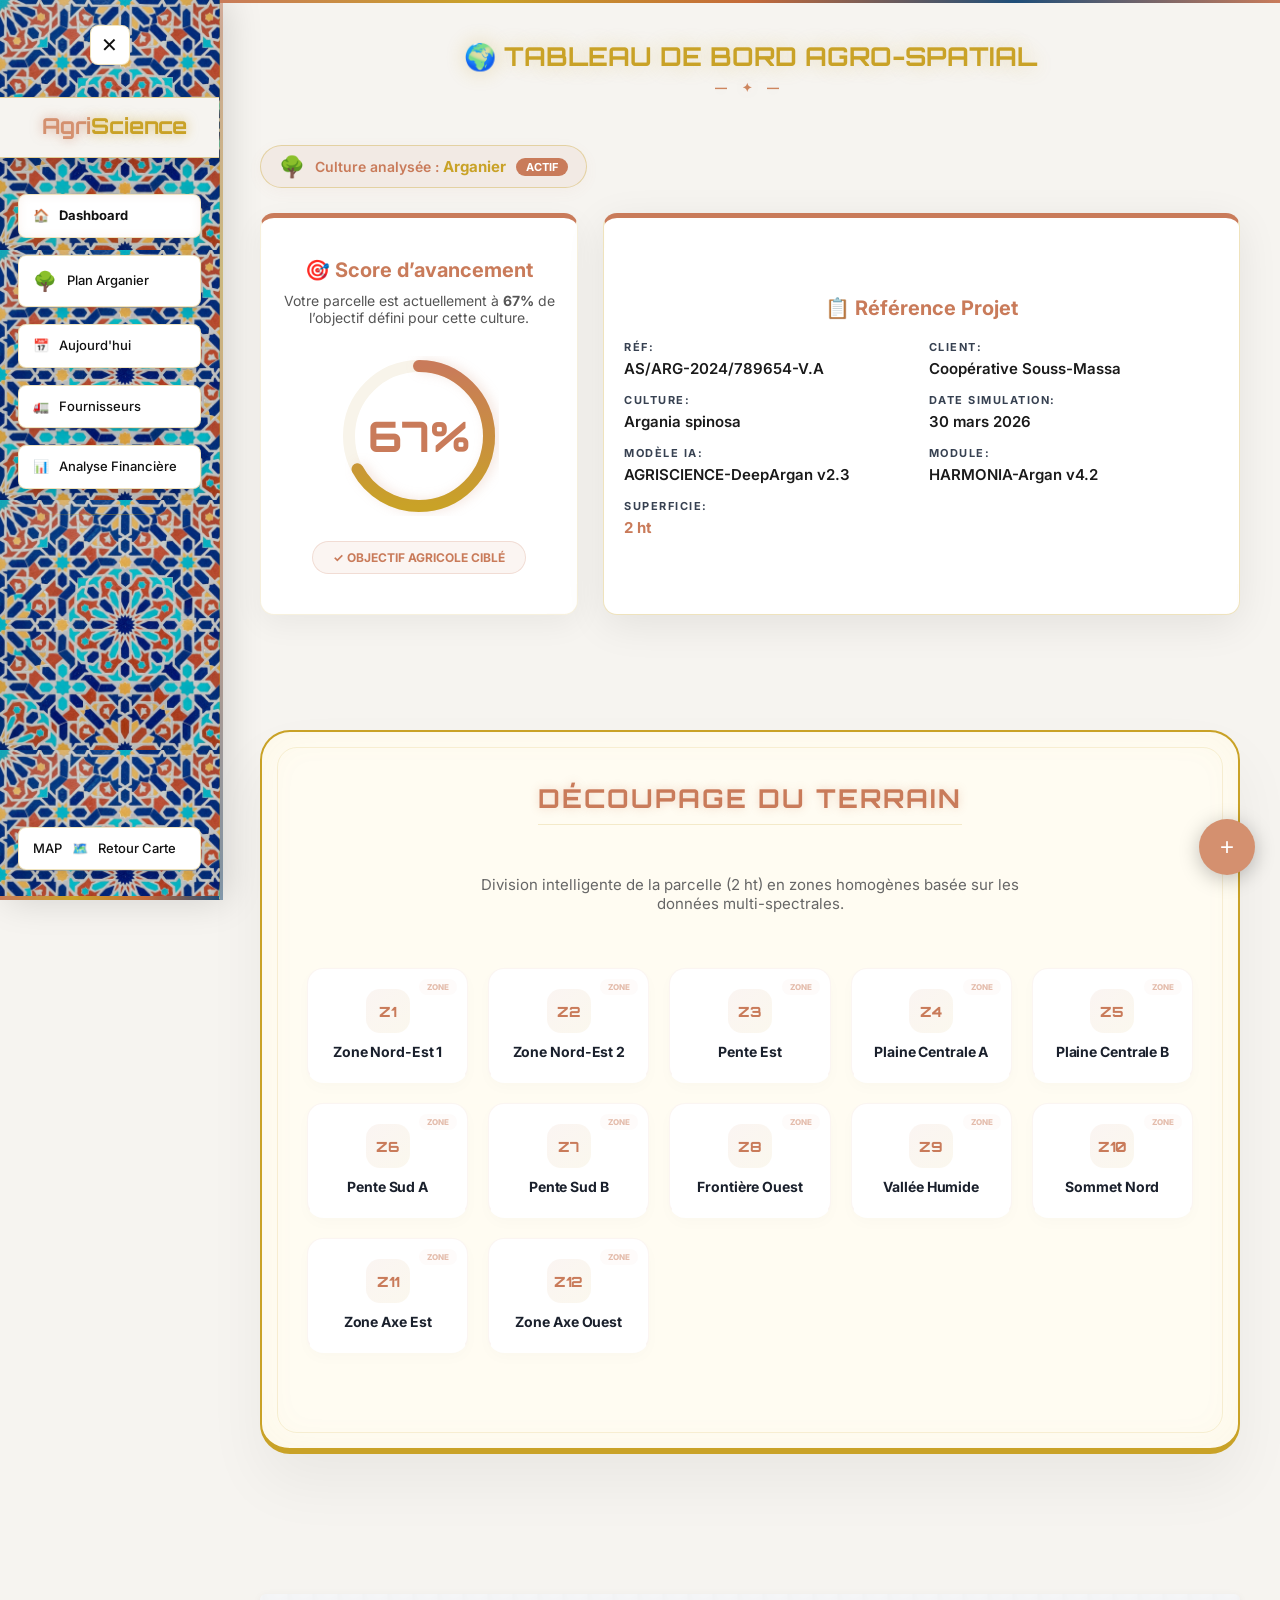
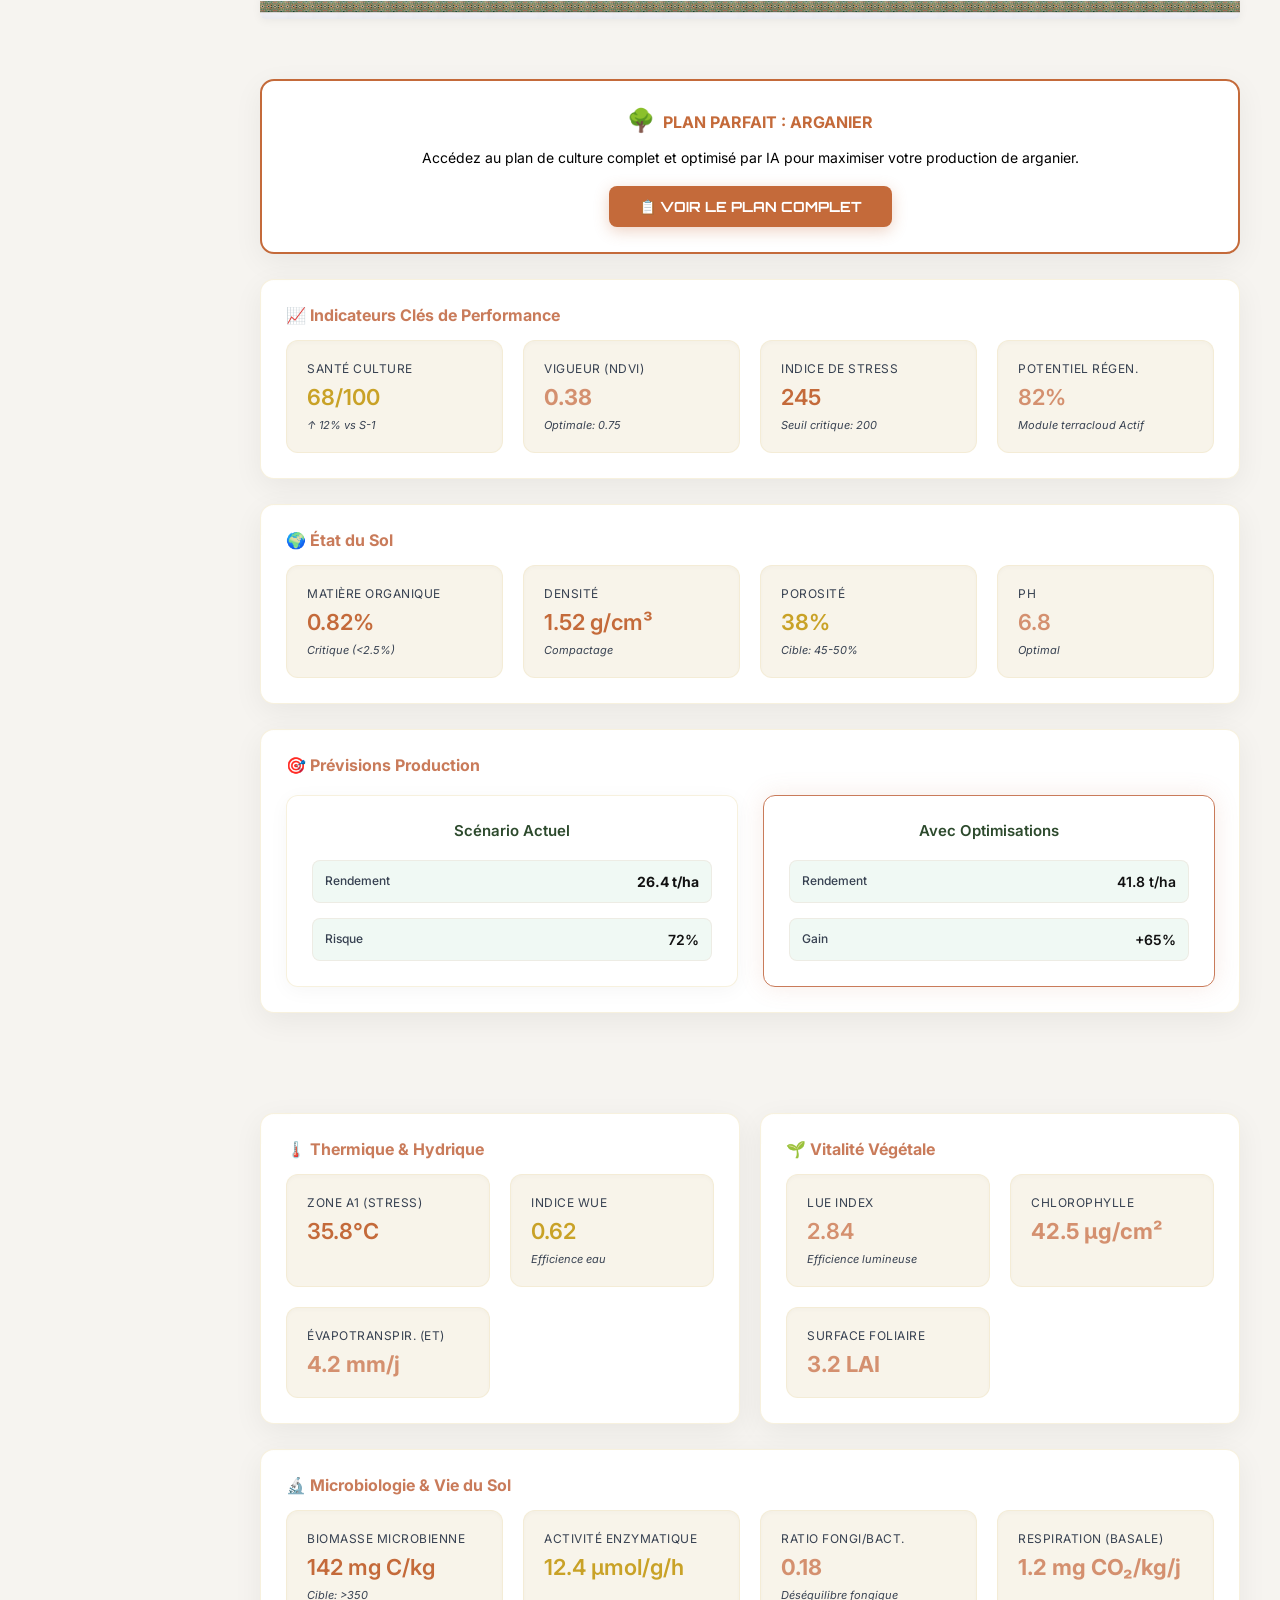
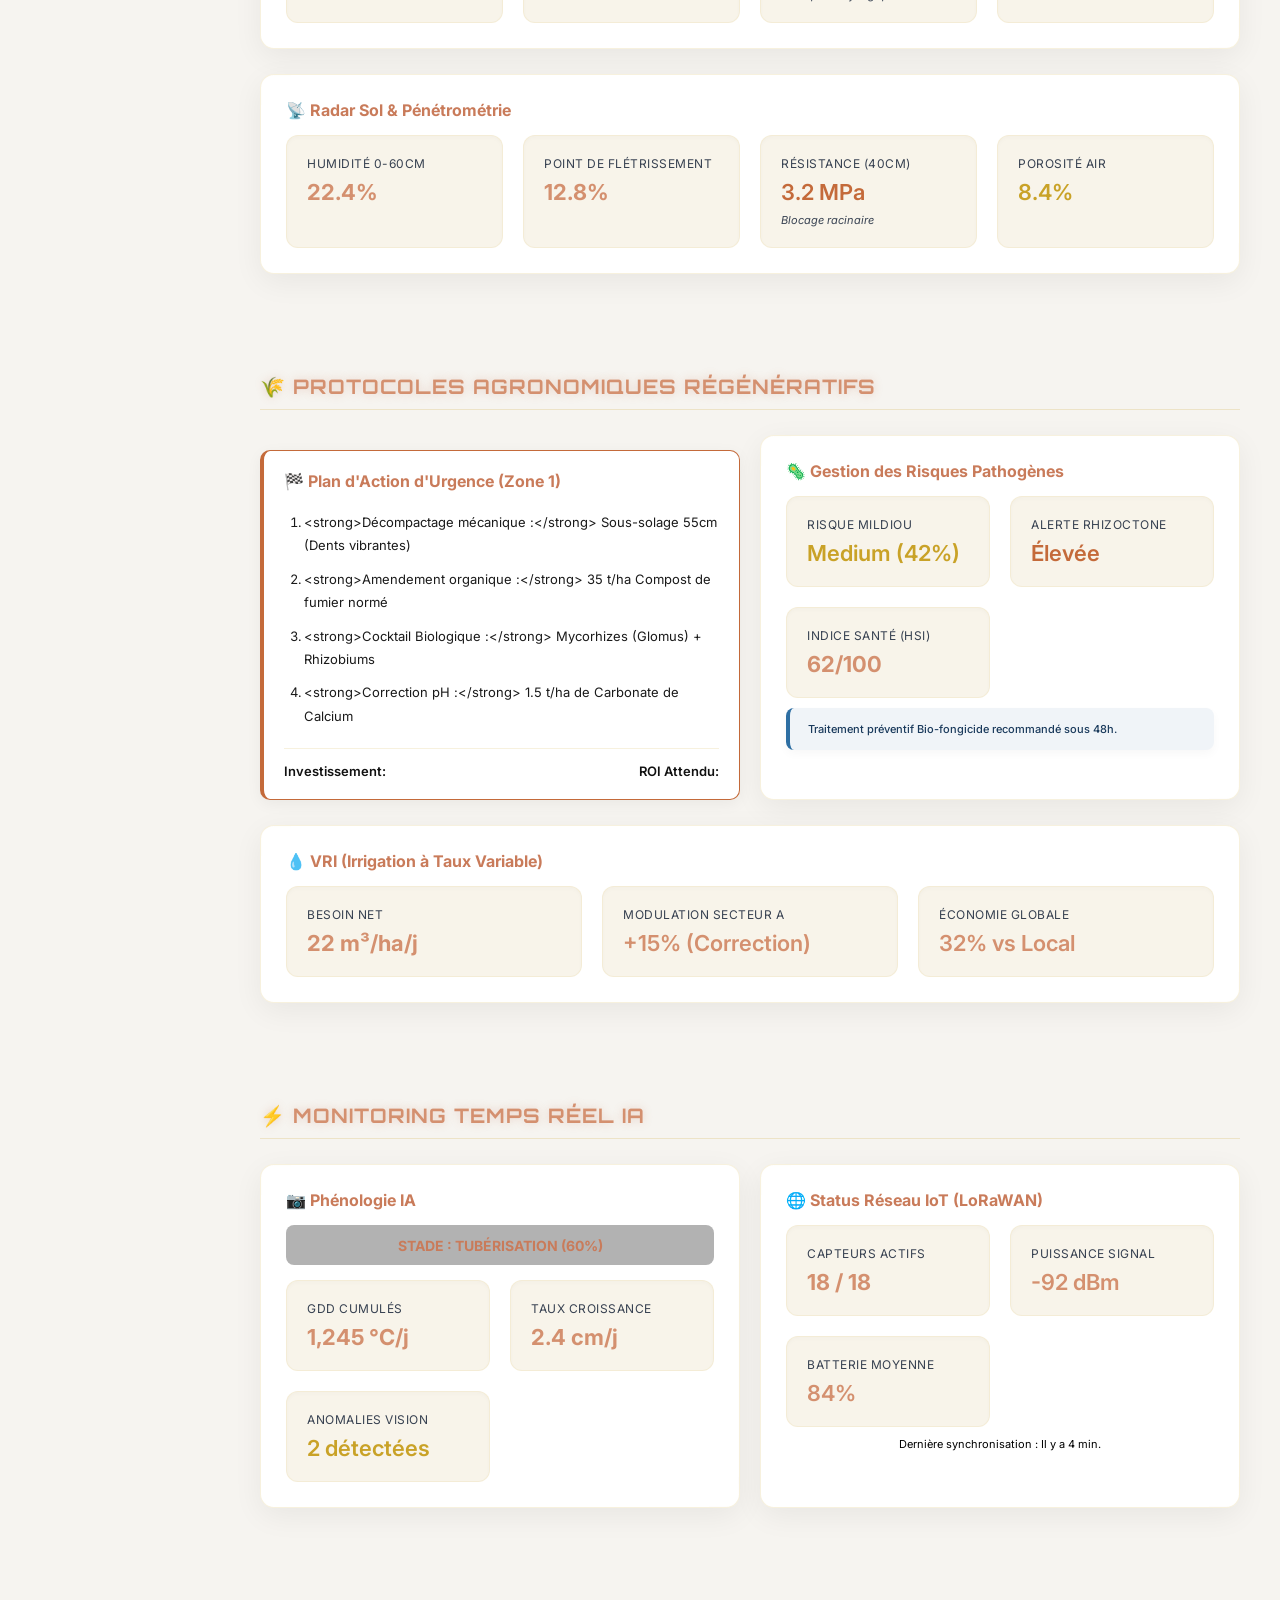
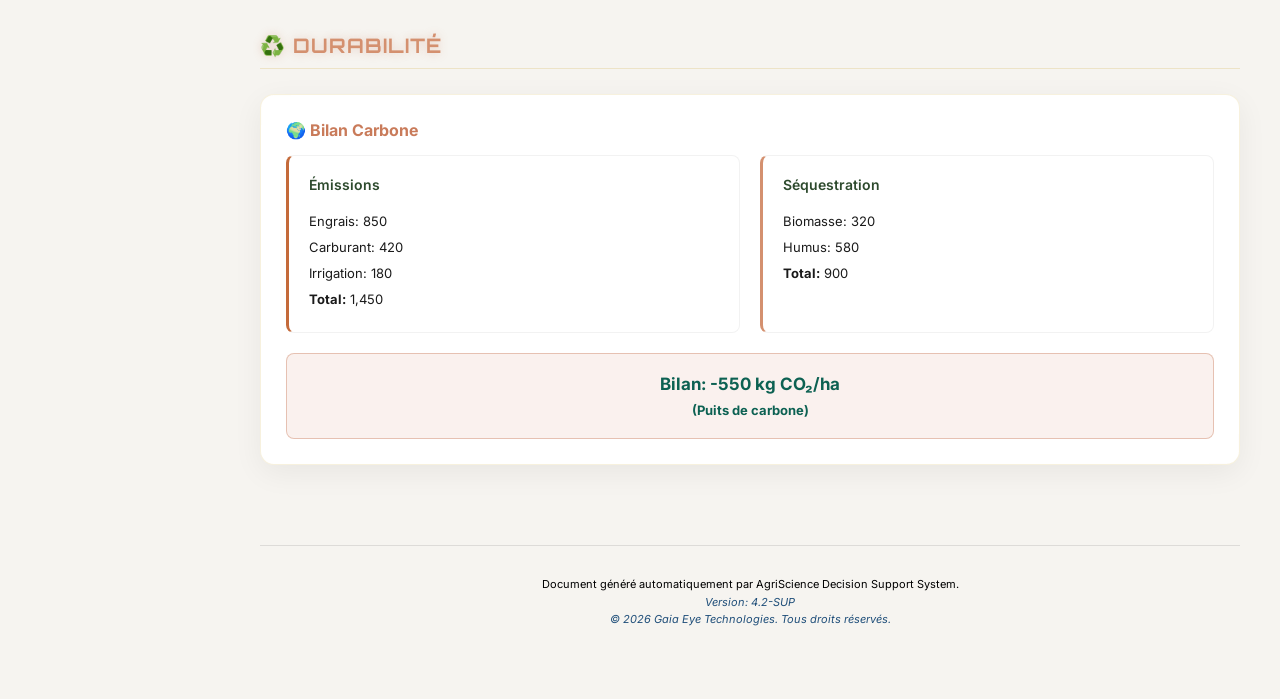
==== gaia_dashboard/index.html @ a6a8529f "Initial project import" ====
﻿<!DOCTYPE html>
<html lang="fr">

<head>
    <meta charset="UTF-8">
    <meta name="viewport" content="width=device-width, initial-scale=1.0">
    <meta name="theme-color" content="#C97B5A">
    <link rel="icon" type="image/png" href="../images/imagefav.png">
    <link rel="apple-touch-icon" href="../images/imagefav.png">
    <link rel="manifest" href="manifest.json">
    <title>AGRISCIENCE - Dashboard Agro-Spatial</title>
    <link
        href="https://fonts.googleapis.com/css2?family=Inter:wght@400;500;600&family=Orbitron:wght@400;700&display=swap"
        rel="stylesheet">
    <link rel="stylesheet" href="styles/moroccan-theme.css">
    <link rel="stylesheet" href="styles/responsive.css">
    <script src="data/crop_config.js"></script>
    <script src="scripts/crop_manager.js"></script>
    <script src="../lang-data.js"></script>
    <script src="../lang-data.js"></script>
    <script src="../lang-system.js"></script>
    <style>
        /* Modern Zone Buttons Styles */
        /* Modern Zone Buttons Styles */
        .zones-buttons-grid {
            display: grid;
            grid-template-columns: repeat(auto-fit, minmax(160px, 1fr));
            gap: 20px;
            margin-bottom: 30px;
            max-width: 1200px;
            margin-left: auto;
            margin-right: auto;
            padding: 15px;
        }

        .royal-frame {
            background: #FFFCF2;
            /* Pastel version of gold/beige */
            border: 2px solid #C9A227;
            border-radius: 30px;
            padding: 50px 30px;
            position: relative;
            box-shadow: 0 30px 60px rgba(0, 0, 0, 0.05), inset 0 0 40px rgba(201, 162, 39, 0.05);
            margin: 20px 0;
            overflow: hidden;
            border-bottom: 6px solid #C9A227;
        }

        .royal-frame::before {
            content: "";
            position: absolute;
            top: 15px;
            left: 15px;
            right: 15px;
            bottom: 15px;
            border: 1px solid rgba(201, 162, 39, 0.15);
            border-radius: 20px;
            pointer-events: none;
            z-index: 0;
        }

        .royal-frame>* {
            position: relative;
            z-index: 1;
        }

        .zone-btn-card {
            background: #ffffff;
            border: 1px solid rgba(201, 123, 90, 0.08);
            border-radius: 16px;
            padding: 20px 10px;
            text-align: center;
            cursor: pointer;
            transition: all 0.5s cubic-bezier(0.175, 0.885, 0.32, 1.275);
            position: relative;
            overflow: hidden;
            display: flex;
            flex-direction: column;
            align-items: center;
            justify-content: center;
            min-height: 100px;
            box-shadow: 0 5px 15px rgba(0, 0, 0, 0.02);
            z-index: 1;
            border-bottom: 3px solid transparent;
        }

        .zone-btn-card::after {
            content: "";
            position: absolute;
            top: 0;
            left: 0;
            width: 100%;
            height: 100%;
            background: linear-gradient(135deg, rgba(201, 123, 90, 0.04) 0%, rgba(201, 162, 39, 0.04) 100%);
            opacity: 0;
            transition: opacity 0.3s ease;
            z-index: -1;
        }

        .zone-btn-card:hover {
            transform: translateY(-5px) scale(1.02);
            box-shadow: 0 15px 30px rgba(201, 123, 90, 0.1);
            border-color: rgba(201, 123, 90, 0.2);
            border-bottom: 3px solid #C9A227;
        }

        .zone-btn-card:hover::after {
            opacity: 1;
        }

        .zone-card-icon {
            font-size: 20px;
            margin-bottom: 10px;
            background: linear-gradient(135deg, rgba(201, 123, 90, 0.08), rgba(201, 162, 39, 0.08));
            width: 44px;
            height: 44px;
            display: flex;
            align-items: center;
            justify-content: center;
            border-radius: 14px;
            color: #C97B5A;
            transition: all 0.4s ease;
        }

        .zone-btn-card:hover .zone-card-icon {
            background: linear-gradient(135deg, #C97B5A, #C9A227);
            color: #ffffff;
            transform: scale(1.1);
        }

        .zone-btn-card .zone-name {
            font-size: 14px;
            font-weight: 700;
            color: #1a202c;
            font-family: 'Inter', sans-serif;
            transition: color 0.3s ease;
            letter-spacing: -0.1px;
        }

        .zone-btn-card:hover .zone-name {
            color: #C97B5A;
        }

        .zone-btn-card .zone-badge {
            position: absolute;
            top: 10px;
            right: 10px;
            font-size: 8px;
            font-weight: 800;
            background: rgba(201, 123, 90, 0.06);
            color: #C97B5A;
            padding: 3px 8px;
            border-radius: 8px;
            text-transform: uppercase;
            opacity: 0.5;
        }

        /* Animated Detail Modal */
        #zone-popup-overlay {
            display: none;
            position: fixed;
            top: 0;
            left: 0;
            width: 100%;
            height: 100%;
            background: rgba(0, 0, 0, 0.4);
            backdrop-filter: blur(8px);
            z-index: 5000;
            justify-content: center;
            align-items: center;
            opacity: 0;
            transition: opacity 0.3s ease;
        }

        #zone-popup-overlay.active {
            display: flex;
            opacity: 1;
        }

        .zone-popup-content {
            background: #ffffff;
            width: 90%;
            max-width: 550px;
            border-radius: 24px;
            padding: 40px;
            position: relative;
            box-shadow: 0 25px 60px rgba(0, 0, 0, 0.2);
            transform: scale(0.9);
            transition: transform 0.3s cubic-bezier(0.34, 1.56, 0.64, 1);
            border-top: 8px solid #C97B5A;
        }

        #zone-popup-overlay.active .zone-popup-content {
            transform: scale(1);
        }

        .close-popup {
            position: absolute;
            top: 20px;
            right: 20px;
            width: 32px;
            height: 32px;
            background: #f3f4f6;
            border-radius: 50%;
            display: flex;
            align-items: center;
            justify-content: center;
            cursor: pointer;
            font-size: 18px;
            color: #4b5563;
            transition: all 0.2s;
        }

        .close-popup:hover {
            background: #e5e7eb;
            color: #C97B5A;
            transform: rotate(90deg);
        }

        .popup-title {
            color: #C97B5A;
            font-family: 'Orbitron', sans-serif;
            font-size: 20px;
            margin-bottom: 20px;
            border-bottom: 1px solid rgba(201, 123, 90, 0.1);
            padding-bottom: 15px;
        }

        .popup-desc {
            font-size: 14px;
            line-height: 1.8;
            color: #2d3748;
            margin-bottom: 20px;
        }

        .start-point-box {
            background: rgba(201, 162, 39, 0.08);
            border-left: 4px solid #C9A227;
            padding: 15px;
            border-radius: 0 12px 12px 0;
            margin-bottom: 25px;
        }

        [dir="rtl"] .start-point-box {
            border-left: none;
            border-right: 4px solid #C9A227;
            border-radius: 12px 0 0 12px;
        }

        .start-point-label {
            display: block;
            font-weight: 700;
            font-size: 12px;
            color: #8a6d0a;
            text-transform: uppercase;
            margin-bottom: 5px;
        }

        .steps-container {
            display: grid;
            gap: 12px;
        }

        .step-item {
            display: flex;
            gap: 12px;
            font-size: 13px;
        }

        .step-number {
            width: 24px;
            height: 24px;
            background: #C97B5A;
            color: white;
            border-radius: 50%;
            display: flex;
            align-items: center;
            justify-content: center;
            flex-shrink: 0;
            font-weight: 700;
            font-size: 11px;
        }

        /* RTL Specifics */
        [dir="rtl"] .close-popup {
            right: auto;
            left: 20px;
        }

        @media (max-width: 600px) {
            .zones-buttons-grid {
                grid-template-columns: repeat(auto-fit, minmax(140px, 1fr));
                gap: 15px;
            }

            .royal-frame {
                padding: 30px 15px;
                border-radius: 20px;
            }
        }

        @media (max-width: 400px) {
            .zones-buttons-grid {
                grid-template-columns: 1fr;
            }
        }
    </style>
</head>

<body>
    <div class="dashboard-container">
        <!-- Hamburger Menu Button (mobile/tablet) -->
        <button class="hamburger-btn" id="hamburgerBtn" aria-label="Menu" onclick="toggleMobileSidebar()">
            <span></span><span></span><span></span>
        </button>

        <!-- Sidebar Overlay -->
        <div class="sidebar-overlay" id="sidebarOverlay" onclick="closeMobileSidebar()"></div>

        <!-- Sidebar Navigation -->
        <div class="sidebar-nav">
            <button class="sidebar-toggle-btn"
                onclick="document.querySelector('.dashboard-container').classList.toggle('sidebar-collapsed'); document.querySelector('.dashboard-container').classList.toggle('sidebar-open')"
                title="Toggle Sidebar"></button>
            <div class="sidebar-header"><span class="gaia-text">Agri</span><span class="eye-text">Science</span></div>
            <div class="nav-item active" data-tooltip="Dashboard" data-i18n="nav_dashboard"><span
                    class="nav-icon">🏠</span> <span class="nav-text">Dashboard</span></div>
            <div class="nav-item" id="nav-plan" onclick="window.location.href='plan_parfait_arganier.html'"
                data-tooltip="Plan Arganier" data-i18n="nav_plan"><span class="nav-icon"><img
                        src="../images/arganier.png" style="width:20px; height:20px; vertical-align:middle;"></span>
                <span class="nav-text">Plan
                    Arganier</span>
            </div>
            <div class="nav-item" id="nav-today" onclick="window.location.href='plan_parfait_arganier.html?view=today'"
                data-tooltip="Aujourd'hui" data-i18n="nav_today"><span class="nav-icon">📅</span> <span
                    class="nav-text">Aujourd'hui</span>
            </div>
            <div class="nav-item" onclick="window.location.href='fournisseurs.html'" data-tooltip="Fournisseurs"
                data-i18n="nav_suppliers"><span class="nav-icon">🚛</span> <span class="nav-text">Fournisseurs</span>
            </div>
            <div class="nav-item" onclick="window.location.href='analyse_financiere.html'"
                data-tooltip="Analyse Financière" data-i18n="nav_finance"><span class="nav-icon">📊</span> <span
                    class="nav-text">Analyse Financière</span></div>

            <div class="nav-divider"></div>
            <div class="nav-item back-btn" onclick="window.location.href='../map/index.html'"
                data-tooltip="Retour Carte" data-i18n="nav_back_map">MAP <span class="nav-icon">🗺️</span> <span
                    class="nav-text">Retour Carte</span>
            </div>

        </div>

        <!-- Main Content -->
        <div class="main-content">
            <h1 class="main-title" data-i18n="dash_main_title">🌍 TABLEAU DE BORD AGRO-SPATIAL</h1>

            <!-- Active Crop Indicator Banner -->
            <div id="active-crop-indicator" class="active-crop-banner" style="display: inline-flex; align-items: center; gap: 10px; background: rgba(201, 123, 90, 0.08); border: 1px solid rgba(201, 162, 39, 0.35); padding: 8px 18px; border-radius: 25px; margin-top: 5px; margin-bottom: 25px; font-size: 14px; font-weight: 600; color: #C97B5A; box-shadow: 0 4px 15px rgba(201, 123, 90, 0.05);">
                <span id="active-crop-icon" style="font-size: 1.3rem;">🌳</span>
                <span><span data-i18n="crop_active_label">Culture analysée :</span> <strong id="active-crop-name" style="color: #C9A227; font-size: 15px;">Arganier</strong></span>
                <span style="background: #C97B5A; color: #fff; padding: 2px 10px; border-radius: 12px; font-size: 11px; font-weight: 700; text-transform: uppercase;">Actif</span>
            </div>

            <!-- Horizontal Layout for Score & Reference -->
            <div class="top-score-grid"
                style="display: grid; grid-template-columns: 1fr 2fr; gap: 25px; margin-bottom: 30px; align-items: stretch;">

                <!-- Global Advancement Score Card -->
                <div class="card"
                    style="border-top: 5px solid #C97B5A; background: #FFFFFF; box-shadow: 0 10px 30px rgba(0,0,0,0.05); text-align: center; display: flex; flex-direction: column; align-items: center; justify-content: center; padding: 40px 20px;">
                    <h3 data-i18n="dash_matching_score"
                        style="margin: 0 0 10px 0; color: #C97B5A; display: flex; align-items: center; justify-content: center; gap: 10px; font-size: 20px;">
                        🎯 Score d’avancement
                    </h3>
                    <p id="matching-score-desc" data-i18n="dash_matching_desc"
                        style="margin: 0 0 30px 0; color: #555; font-size: 14px;">
                        Votre parcelle progresse vers les conditions agricoles ciblées pour votre culture.
                    </p>

                    <!-- Circular Score -->
                    <div style="position: relative; width: 160px; height: 160px; margin-bottom: 25px;">
                        <svg width="160" height="160" viewBox="0 0 160 160" style="transform: rotate(-90deg);">
                            <circle cx="80" cy="80" r="70" fill="none" stroke="#F8F4EA" stroke-width="12" />
                            <!-- Circumference = 2 * pi * 70 = 439.82. 67% = 294.68. Offset = 439.82 - 294.68 = 145.14 -->
                            <circle cx="80" cy="80" r="70" fill="none" stroke="url(#scoreGrad)" stroke-width="12"
                                stroke-dasharray="439.82" stroke-dashoffset="439.82" stroke-linecap="round"
                                style="transition: stroke-dashoffset 2s cubic-bezier(0.1, 0.7, 0.1, 1); filter: drop-shadow(0 4px 6px rgba(201,123,90,0.2));"
                                id="circle-score" />
                            <defs>
                                <linearGradient id="scoreGrad" x1="0%" y1="0%" x2="100%" y2="0%">
                                    <stop offset="0%" stop-color="#C9A227" />
                                    <stop offset="100%" stop-color="#C97B5A" />
                                </linearGradient>
                            </defs>
                        </svg>
                        <div
                            style="position: absolute; top: 0; left: 0; width: 100%; height: 100%; display: flex; flex-direction: column; justify-content: center; align-items: center;">
                            <span id="matching-score-text"
                                style="font-size: 42px; font-weight: 800; color: #C97B5A; font-family: 'Orbitron', sans-serif;">67%</span>
                        </div>
                    </div>

                    <div
                        style="background: rgba(201,123,90,0.08); padding: 8px 20px; border-radius: 20px; color: #C97B5A; font-weight: 700; font-size: 12px; text-transform: uppercase; border: 1px solid rgba(201,123,90,0.2);"
                        data-i18n="dash_certified">
                        ✓ Objectif agricole ciblé
                    </div>
                </div>

                <!-- Reference Card -->
                <div class="card ref-card"
                    style="border-top: 5px solid #C97B5A !important; background: #FFFFFF; box-shadow: 0 10px 30px rgba(0,0,0,0.05); padding: 40px 20px; display: flex; flex-direction: column; justify-content: center;">
                    <h3
                        style="margin: 0 0 20px 0; color: #C97B5A; display: flex; align-items: center; justify-content: center; gap: 10px; font-size: 20px; border-bottom: none;">
                        📋 Référence Projet</h3>
                    <div class="ref-grid"
                        style="display: grid; grid-template-columns: repeat(auto-fit, minmax(200px, 1fr)); gap: 15px;">
                        <div class="ref-item">
                            <span class="ref-label" data-i18n="dash_ref_id_label">Réf:</span>
                            <span id="ref-id" class="ref-value">TN/DS/2024/789654/P01/V4.2-FR-SUP</span>
                        </div>
                        <div class="ref-item">
                            <span class="ref-label" data-i18n="dash_ref_client">Client:</span>
                            <span id="ref-client" class="ref-value"><span data-i18n="dash_client_val">Exploitation
                                    Agricole</span> #789654</span>
                        </div>
                        <div class="ref-item">
                            <span class="ref-label" data-i18n="dash_ref_culture">Culture:</span>
                            <span id="ref-culture" class="ref-value">Solanum tuberosum L. cv. 'Désirée'</span>
                        </div>
                        <div class="ref-item">
                            <span class="ref-label" data-i18n="dash_ref_date">Date Simulation:</span>
                            <span id="ref-date" class="ref-value">30 mars 2026</span>
                        </div>
                        <div class="ref-item">
                            <span class="ref-label" data-i18n="dash_ref_ia">Modèle IA:</span>
                            <span id="ref-ia" class="ref-value">AGRISCIENCE-DeepSoil v5.3</span>
                        </div>
                        <div class="ref-item">
                            <span class="ref-label" data-i18n="dash_ref_module">Module:</span>
                            <span id="ref-module" class="ref-value">agriscience v2.1</span>
                        </div>
                        <div class="ref-item">
                            <span class="ref-label" data-i18n="dash_ref_area">Superficie:</span>
                            <span id="display-area" class="ref-value" style="color: #C97B5A; font-weight: 700;">2
                                ht</span>
                        </div>
                    </div>
                </div>
            </div>

            <!-- Section Découpage du terrain -->
            <section id="terrain-split-section" class="section" style="padding: 40px 0;">
                <div class="royal-frame">
                    <div style="text-align: center; margin-bottom: 40px;">
                        <h2 data-i18n="zone_split_title"
                            style="color: #C97B5A; display: inline-block; font-family: 'Orbitron', sans-serif; font-size: 26px; position: relative; letter-spacing: 2px; text-transform: uppercase;">
                            Découpage du terrain
                            <div
                                style="position: absolute; bottom: -12px; left: 50%; transform: translateX(-50%); width: 100px; height: 4px; background: linear-gradient(90deg, #C97B5A, #C9A227, #C97B5A); border-radius: 2px;">
                            </div>
                        </h2>
                        <p style="color: #666; margin-top: 25px; font-size: 15px; max-width: 600px; margin-left: auto; margin-right: auto;"
                            data-i18n="dash_zoning_desc">Division intelligente de la parcelle en zones homogènes basée
                            sur les données multi-spectrales pour une précision agronomique absolue.</p>
                    </div>

                    <div class="zones-buttons-grid" id="zones-buttons-container">
                        <!-- Généré par JS -->
                    </div>
                </div>
            </section>

            <!-- Popups Detail Overlay -->
            <div id="zone-popup-overlay" onclick="if(event.target === this) closeZonePopup()">
                <div class="zone-popup-content">
                    <span class="close-popup" onclick="closeZonePopup()">✕</span>
                    <h3 id="popup-zone-name" class="popup-title"></h3>
                    <div class="start-point-box">
                        <span class="start-point-label" data-i18n="zone_point_depart">Point de départ</span>
                        <p id="popup-zone-desc" class="popup-desc" style="margin:0;"></p>
                    </div>
                </div>
            </div>

            <!-- Zellige Decorative Strip -->
            <div
                style="width: 100%; height: 25px; background: url('../../images/zellige_pattern_secondary.png') repeat-x center; background-size: contain; margin-bottom: 40px; border-radius: 6px; box-shadow: 0 2px 10px rgba(0,0,0,0.05);">
            </div>
            <!-- Overview Section -->
            <section id="overview" class="section">

                <!-- Quick Access to Plan Fruits de l'arganier -->
                <div class="card" style="background: #FFFFFF; border: 2px solid #C46A3A; text-align: center;">
                    <h3 style="color: #C46A3A; margin-bottom: 15px;"><img src="../images/arganier.png"
                            style="width:24px; height:24px; vertical-align:middle; margin-right:8px;"><span
                            data-i18n="plan_hero_title">PLAN PARFAIT
                            FRUITS DE L'ARGANIER</span></h3>
                    <p style="margin-bottom: 20px; color: #000000; font-size: 14px;" data-i18n="dash_plan_desc">Accédez
                        au plan de
                        culture complet et optimisé par IA pour maximiser votre production de arganier.</p>
                    <button id="quick-access-btn"
                        style="padding: 12px 30px; background: #C46A3A; color: #fff; border: none; border-radius: 8px; font-weight: 700; cursor: pointer; font-family: 'Orbitron', sans-serif; transition: 0.3s; box-shadow: 0 4px 15px rgba(196, 106, 58, 0.3); font-size: 14px;"
                        onmouseover="this.style.background='#a1562e'; this.style.transform='scale(1.05)'"
                        onmouseout="this.style.background='#C46A3A'; this.style.transform='scale(1)'"
                        data-i18n="dash_view_plan">
                        📋 VOIR LE PLAN COMPLET
                    </button>
                </div>



                <!-- Key Metrics -->
                <div class="card">
                    <h3 data-i18n="dash_kpi_title">📈 Indicateurs Clés de Performance</h3>
                    <div class="data-grid">
                        <div class="metric">
                            <span class="metric-label" data-i18n="dash_kpi_health">Santé Culture</span>
                            <span class="metric-value warning">68/100</span>
                            <span class="metric-note" data-i18n="dash_kpi_health_note">↑ 12% vs S-1</span>
                        </div>
                        <div class="metric">
                            <span class="metric-label" data-i18n="dash_kpi_vigueur">Vigueur (NDVI)</span>
                            <span class="metric-value">0.38</span>
                            <span class="metric-note" data-i18n="dash_kpi_vigueur_note">Optimale: 0.75</span>
                        </div>
                        <div class="metric">
                            <span class="metric-label" data-i18n="dash_kpi_stress">Indice de Stress</span>
                            <span class="metric-value alert">245</span>
                            <span class="metric-note" data-i18n="dash_kpi_stress_note">Seuil critique: 200</span>
                        </div>
                        <div class="metric">
                            <span class="metric-label" data-i18n="dash_kpi_regen">Potentiel Régen.</span>
                            <span class="metric-value success">82%</span>
                            <span class="metric-note" data-i18n="dash_kpi_regen_note">Module terracloud Actif</span>
                        </div>
                    </div>
                </div>

                <!-- Soil Analysis -->
                <div class="card">
                    <h3 data-i18n="dash_soil_title">🌍 État du Sol</h3>
                    <div class="data-grid">
                        <div class="metric">
                            <span class="metric-label" data-i18n="dash_soil_mo">Matière Organique</span>
                            <span class="metric-value alert">0.82%</span>
                            <span class="metric-note" data-i18n="dash_soil_mo_note">Critique (<2.5%)< /span>
                        </div>
                        <div class="metric">
                            <span class="metric-label" data-i18n="dash_soil_density">Densité</span>
                            <span class="metric-value alert">1.52 g/cm³</span>
                            <span class="metric-note" data-i18n="dash_soil_density_note">Compactage</span>
                        </div>
                        <div class="metric">
                            <span class="metric-label" data-i18n="dash_soil_porosity">Porosité</span>
                            <span class="metric-value warning">38%</span>
                            <span class="metric-note" data-i18n="dash_soil_porosity_note">Cible: 45-50%</span>
                        </div>
                        <div class="metric">
                            <span class="metric-label" data-i18n="dash_soil_ph">pH</span>
                            <span class="metric-value success">6.8</span>
                            <span class="metric-note" data-i18n="dash_soil_ph_note">Optimal</span>
                        </div>
                    </div>
                </div>

                <!-- Production Forecast -->
                <div class="card">
                    <h3 data-i18n="dash_forecast_title">🎯 Prévisions Production</h3>
                    <div class="scenario-comparison">
                        <div class="scenario-card base">
                            <h4 data-i18n="dash_forecast_current">Scénario Actuel</h4>
                            <div class="scenario-stats">
                                <div class="stat">
                                    <span class="stat-label" data-i18n="dash_forecast_yield">Rendement</span>
                                    <span class="stat-value">26.4 t/ha</span>
                                </div>
                                <div class="stat">
                                    <span class="stat-label" data-i18n="dash_forecast_risk">Risque</span>
                                    <span class="stat-value alert">72%</span>
                                </div>
                            </div>
                        </div>
                        <div class="scenario-card optimized">
                            <h4 data-i18n="dash_forecast_opt">Avec Optimisations</h4>
                            <div class="scenario-stats">
                                <div class="stat">
                                    <span class="stat-label" data-i18n="dash_forecast_yield">Rendement</span>
                                    <span class="stat-value success">41.8 t/ha</span>
                                </div>
                                <div class="stat">
                                    <span class="stat-label" data-i18n="dash_forecast_gain">Gain</span>
                                    <span class="stat-value success">+65%</span>
                                </div>
                            </div>
                        </div>
                    </div>
                </div>

            </section>

            <!-- Diagnostics Section -->
            <section id="diagnostics" class="section">

                <div class="detail-grid">
                    <div class="card">
                        <h3 data-i18n="dash_thermal_hydro_title">🌡️ Thermique & Hydrique</h3>
                        <div class="data-grid">
                            <div class="metric">
                                <span class="metric-label" data-i18n="dash_metric_stress_zone">Zone A1 (Stress)</span>
                                <span class="metric-value alert">35.8°C</span>
                            </div>
                            <div class="metric">
                                <span class="metric-label" data-i18n="dash_metric_wue">Indice WUE</span>
                                <span class="metric-value warning">0.62</span>
                                <span class="metric-note" data-i18n="dash_metric_wue_note">Efficience eau</span>
                            </div>
                            <div class="metric">
                                <span class="metric-label" data-i18n="dash_metric_et">Évapotranspir. (ET)</span>
                                <span class="metric-value">4.2 mm/j</span>
                            </div>
                        </div>
                    </div>

                    <div class="card">
                        <h3 data-i18n="dash_veg_vitality_title">🌱 Vitalité Végétale</h3>
                        <div class="data-grid">
                            <div class="metric">
                                <span class="metric-label" data-i18n="dash_metric_lue">LUE Index</span>
                                <span class="metric-value success">2.84</span>
                                <span class="metric-note" data-i18n="dash_metric_lue_note">Efficience lumineuse</span>
                            </div>
                            <div class="metric">
                                <span class="metric-label" data-i18n="dash_metric_chloro">Chlorophylle</span>
                                <span class="metric-value">42.5 µg/cm²</span>
                            </div>
                            <div class="metric">
                                <span class="metric-label" data-i18n="dash_metric_lai">Surface Foliaire</span>
                                <span class="metric-value">3.2 LAI</span>
                            </div>
                        </div>
                    </div>
                </div>

                <div class="card">
                    <h3 data-i18n="dash_microbio_title">🔬 Microbiologie & Vie du Sol</h3>
                    <div class="data-grid">
                        <div class="metric">
                            <span class="metric-label" data-i18n="dash_micro_biomass">Biomasse Microbienne</span>
                            <span class="metric-value alert">142 mg C/kg</span>
                            <span class="metric-note" data-i18n="dash_micro_target">Cible: >350</span>
                        </div>
                        <div class="metric">
                            <span class="metric-label" data-i18n="dash_enzymatic_activity">Activité Enzymatique</span>
                            <span class="metric-value warning">12.4 µmol/g/h</span>
                        </div>
                        <div class="metric">
                            <span class="metric-label" data-i18n="dash_fungi_bact_ratio">Ratio Fongi/Bact.</span>
                            <span class="metric-value">0.18</span>
                            <span class="metric-note" data-i18n="dash_fungi_note">Déséquilibre fongique</span>
                        </div>
                        <div class="metric">
                            <span class="metric-label" data-i18n="dash_basal_respiration">Respiration (Basale)</span>
                            <span class="metric-value">1.2 mg CO₂/kg/j</span>
                        </div>
                    </div>
                </div>

                <div class="card">
                    <h3 data-i18n="dash_radar_soil_title">📡 Radar Sol & Pénétrométrie</h3>
                    <div class="data-grid">
                        <div class="metric">
                            <span class="metric-label" data-i18n="dash_moisture_depth">Humidité 0-60cm</span>
                            <span class="metric-value info">22.4%</span>
                        </div>
                        <div class="metric">
                            <span class="metric-label" data-i18n="dash_wilting_point">Point de Flétrissement</span>
                            <span class="metric-value">12.8%</span>
                        </div>
                        <div class="metric">
                            <span class="metric-label" data-i18n="dash_soil_resistance">Résistance (40cm)</span>
                            <span class="metric-value alert">3.2 MPa</span>
                            <span class="metric-note" data-i18n="dash_soil_resistance_note">Blocage racinaire</span>
                        </div>
                        <div class="metric">
                            <span class="metric-label" data-i18n="dash_air_porosity">Porosité Air</span>
                            <span class="metric-value warning">8.4%</span>
                        </div>
                    </div>
                </div>
            </section>

            <!-- Agronomie Section -->
            <section id="agronomie" class="section">
                <h2 data-i18n="dash_agro_protocols_title">🌾 PROTOCOLES AGRONOMIQUES RÉGÉNÉRATIFS</h2>
                <div class="detail-grid">
                    <div class="card zone-card critical">
                        <h3 data-i18n="dash_emergency_plan_title">🏁 Plan d'Action d'Urgence (Zone 1)</h3>
                        <ol style="font-size: 12px; line-height: 1.8;">
                            <li data-i18n="dash_ep_step1"><strong>Décompactage mécanique :</strong> Sous-solage 55cm
                                (Dents vibrantes)</li>
                            <li data-i18n="dash_ep_step2"><strong>Amendement organique :</strong> 35 t/ha Compost de
                                fumier normé</li>
                            <li data-i18n="dash_ep_step3"><strong>Cocktail Biologique :</strong> Mycorhizes (Glomus) +
                                Rhizobiums</li>
                            <li data-i18n="dash_ep_step4"><strong>Correction pH :</strong> 1.5 t/ha de Carbonate de
                                Calcium</li>
                        </ol>
                        <div class="cost-roi">
                            <span data-i18n="dash_ep_invest">Investissement: €2,450</span>
                            <span class="success" data-i18n="dash_ep_roi">ROI Attendu: 380%</span>
                        </div>
                    </div>

                    <div class="card">
                        <h3 data-i18n="dash_pathogen_risk_title">🦠 Gestion des Risques Pathogènes</h3>
                        <div class="data-grid">
                            <div class="metric">
                                <span class="metric-label" data-i18n="dash_mildew_risk">Risque Mildiou</span>
                                <span class="metric-value warning" data-i18n="dash_risk_medium">Medium (42%)</span>
                            </div>
                            <div class="metric">
                                <span class="metric-label" data-i18n="dash_rhizo_alert">Alerte Rhizoctone</span>
                                <span class="metric-value alert" data-i18n="dash_risk_high">Élevée</span>
                            </div>
                            <div class="metric">
                                <span class="metric-label" data-i18n="dash_hsi_index">Indice Santé (HSI)</span>
                                <span class="metric-value">62/100</span>
                            </div>
                        </div>
                        <div class="alert-box info" style="margin-top: 10px; font-size: 11px;"
                            data-i18n="dash_pathogen_note">
                            Traitement préventif Bio-fongicide recommandé sous 48h.
                        </div>
                    </div>
                </div>

                <div class="card">
                    <h3 data-i18n="dash_vri_title">💧 VRI (Irrigation à Taux Variable)</h3>
                    <div class="irrigation-summary">
                        <div class="metric">
                            <span class="metric-label" data-i18n="dash_net_need">Besoin Net</span>
                            <span class="metric-value">22 m³/ha/j</span>
                        </div>
                        <div class="metric">
                            <span class="metric-label" data-i18n="dash_vri_modulation">Modulation Secteur A</span>
                            <span class="metric-value success" data-i18n="dash_vri_correction">+15% (Correction)</span>
                        </div>
                        <div class="metric">
                            <span class="metric-label" data-i18n="dash_vri_savings">Économie Globale</span>
                            <span class="metric-value success" data-i18n="dash_vri_savings_note">32% vs Local</span>
                        </div>
                    </div>
                </div>
            </section>

            <!-- Monitoring Section -->
            <section id="monitoring" class="section">
                <h2 data-i18n="dash_monitoring_title">⚡ MONITORING TEMPS RÉEL IA</h2>
                <div class="detail-grid">
                    <div class="card">
                        <h3 data-i18n="dash_monitoring_phenology">📷 Phénologie IA</h3>
                        <div style="text-align: center; margin-bottom: 15px;">
                            <div style="background: rgba(0,0,0,0.3); padding: 10px; border-radius: 8px;">
                                <span style="font-size: 14px; font-weight: 700; color: #C97B5A;"
                                    data-i18n="dash_phenology_stage">STADE : TUBÉRISATION
                                    (60%)</span>
                            </div>
                        </div>
                        <div class="data-grid">
                            <div class="metric">
                                <span class="metric-label" data-i18n="dash_gdd_cumul">GDD Cumulés</span>
                                <span class="metric-value">1,245 °C/j</span>
                            </div>
                            <div class="metric">
                                <span class="metric-label" data-i18n="dash_growth_rate">Taux Croissance</span>
                                <span class="metric-value">2.4 cm/j</span>
                            </div>
                            <div class="metric">
                                <span class="metric-label" data-i18n="dash_vision_anomalies">Anomalies Vision</span>
                                <span class="metric-value warning"><span>2</span> <span
                                        data-i18n="dash_vision_detected">détectées</span></span>
                            </div>
                        </div>
                    </div>

                    <div class="card">
                        <h3 data-i18n="dash_iot_status_title">🌐 Status Réseau IoT (LoRaWAN)</h3>
                        <div class="data-grid">
                            <div class="metric">
                                <span class="metric-label" data-i18n="dash_active_sensors">Capteurs Actifs</span>
                                <span class="metric-value">18 / 18</span>
                            </div>
                            <div class="metric">
                                <span class="metric-label" data-i18n="dash_signal_power">Puissance Signal</span>
                                <span class="metric-value success">-92 dBm</span>
                            </div>
                            <div class="metric">
                                <span class="metric-label" data-i18n="dash_avg_battery">Batterie Moyenne</span>
                                <span class="metric-value success">84%</span>
                            </div>
                        </div>
                        <div style="margin-top: 10px; font-size: 11px; text-align: center; color: #000000;"
                            data-i18n="dash_iot_sync">
                            Dernière synchronisation : Il y a 4 min.
                        </div>
                    </div>
                </div>

            </section>


            <!-- Durabilité Section -->
            <section id="durabilite" class="section">
                <h2 data-i18n="dash_durability_title">♻️ DURABILITÉ</h2>
                <div class="card">
                    <h3 data-i18n="dash_carbon_title">🌍 Bilan Carbone</h3>
                    <div class="carbon-balance">
                        <div class="carbon-section emissions">
                            <h4 data-i18n="dash_carbon_emissions">Émissions</h4>
                            <ul style="font-size: 12px;">
                                <li><span data-i18n="dash_carbon_fertilizer">Engrais:</span> 850</li>
                                <li><span data-i18n="dash_carbon_fuel">Carburant:</span> 420</li>
                                <li><span data-i18n="dash_carbon_irrig">Irrigation:</span> 180</li>
                                <li><strong data-i18n="dash_total">Total:</strong> 1,450</li>
                            </ul>
                        </div>
                        <div class="carbon-section sequestration">
                            <h4 data-i18n="dash_carbon_seq">Séquestration</h4>
                            <ul style="font-size: 12px;">
                                <li><span data-i18n="dash_carbon_biomass">Biomasse:</span> 320</li>
                                <li><span data-i18n="dash_carbon_humus">Humus:</span> 580</li>
                                <li><strong data-i18n="dash_total">Total:</strong> 900</li>
                            </ul>
                        </div>
                        <div class="carbon-balance-result success">
                            <strong>Bilan: -550 kg CO₂/ha</strong>
                            <p data-i18n="dash_carbon_sink">(Puits de carbone)</p>
                        </div>
                    </div>
                </div>
            </section>

            <footer
                style="margin-top: 50px; padding: 30px; border-top: 1px solid rgba(0,0,0,0.1); text-align: center; color: #000000; font-size: 11px; line-height: 1.6;">
                <p data-i18n="dash_footer">Document généré automatiquement par AgriScience Decision Support System.</p>
                <p><em data-i18n="dash_footer_validity"> Version: 4.2-SUP </em></p>
                <p><em data-i18n="dash_copyright">© 2026 AgriScience Technologies. Tous droits réservés. </em></p>
            </footer>
        </div>
    </div>

    <script>
        // Chat Toggle Logic
        function toggleChat() {
            const chat = document.getElementById('chat-widget');
            if (chat.style.opacity === '1') {
                chat.style.opacity = '0';
                chat.style.transform = 'translateY(20px)';
                setTimeout(() => chat.style.display = 'none', 300);
            } else {
                chat.style.display = 'flex';
                setTimeout(() => {
                    chat.style.opacity = '1';
                    chat.style.transform = 'translateY(0)';
                }, 10);
            }
        }

        function sendMessage() {
            const input = document.getElementById('chat-input');
            const msgs = document.getElementById('chat-messages');
            if (input.value.trim() === '') return;

            // User msg
            msgs.innerHTML += `<div style="margin-bottom:10px; text-align:right;"><span style="background:#C97B5A; color:#0a0e27; padding:6px 12px; border-radius:12px; font-size:12px; display:inline-block;">${input.value}</span></div>`;

            const userText = input.value.toLowerCase();
            input.value = '';
            msgs.scrollTop = msgs.scrollHeight;

            // Simple Auto-reply
            setTimeout(() => {
                const config = (typeof getCropConfig === 'function') ? getCropConfig(getSelectedCrop()) : CROP_CONFIG[getSelectedCrop()];
                let reply = "Merci pour votre message. Un expert AgriScience va vous répondre sous peu.";
                if (userText.includes("plan") || (config && userText.includes(config.name.toLowerCase()))) reply = `Le plan ${config ? config.display : ''} est optimisé pour votre zone. Souhaitez-vous des détails sur un jour précis ?`;
                if (userText.includes("prix") || userText.includes("coût")) reply = "Les coûts sont estimés selon votre surface. Contactez-nous pour un devis précis.";

                msgs.innerHTML += `<div style="margin-bottom:10px;"><span style="background:rgba(201, 123, 90, 0.1); color:#C97B5A; padding:8px 14px; border-radius:12px; font-size:12px; display:inline-block; border:1px solid rgba(201, 123, 90, 0.2)">${reply}</span></div>`;
                msgs.scrollTop = msgs.scrollHeight;
            }, 1000);
        }

        function toggleFeedback() {
            const modal = document.getElementById('feedback-modal');
            modal.style.display = (modal.style.display === 'block') ? 'none' : 'block';
            if (modal.style.display === 'block') {
                document.getElementById('chat-widget').style.display = 'none';
                document.getElementById('chat-widget').style.opacity = '0';
            }
        }

        function sendFeedback() {
            const text = document.getElementById('feedback-text').value;
            if (text.trim() === '') return;

            const btn = document.querySelector('.submit-feedback-btn');
            btn.innerText = 'ENVOI EN COURS...';
            btn.disabled = true;

            setTimeout(() => {
                alert('Merci pour votre message ! Votre commentaire a été envoyé avec succès à l\'équipe AgriScience.');
                document.getElementById('feedback-text').value = '';
                toggleFeedback();
                btn.innerText = 'ENVOYER';
                btn.disabled = false;
            }, 1500);
        }

        // Zoning Simulation Logic
        function loadZoning() {
            const container = document.getElementById('zoning-container');
            const visualMap = document.getElementById('zoning-visual-map');

            // Scaled Zones logic
            const urlParams = new URLSearchParams(window.location.search);
            const rawArea = urlParams.get('area');
            const selectedTotalArea = rawArea ? parseFloat(rawArea.replace(',', '.')) : 2;
            const originalTotalArea = 2;
            const scaleFactor = selectedTotalArea / originalTotalArea;

            // Inject List Cards with scaled areas
            container.innerHTML = GAIA_ZONING_SIMULATION.zones.map(zone => {
                const scaledArea = (zone.area_ht * scaleFactor).toFixed(1);
                const zoneName = (typeof t === 'function' && zone.i18nName) ? t(zone.i18nName) : zone.name;
                const soilType = (typeof t === 'function' && zone.i18nSoil) ? t(zone.i18nSoil) : zone.soil;
                const unitHt = (typeof t === 'function') ? t('dash_unit_ht') : 'ht';
                const simulateBtnText = (typeof t === 'function') ? t('dash_simulate_btn') : 'SIMULER 93J';

                return `
                <div class="card" style="border-top: 4px solid ${getZoneColor(zone.ndvi)}; padding: 12px; margin-bottom:0;">
                    <div style="display:flex; justify-content:space-between; align-items:start; margin-bottom:10px;">
                        <div>
                            <h3 style="margin:0; color:#111; font-size:12px; font-weight:700;">${zoneName}</h3>
                            <span style="font-size:9px; color:#555;">${scaledArea} ${unitHt} | ${soilType}</span>
                        </div>
                        <span style="font-size:10px; font-weight:700; color:${getZoneColorDark(zone.ndvi)}">${(zone.ndvi * 100).toFixed(0)}%</span>
                    </div>
                    <button onclick="runSimulation('${zone.id}', ${scaledArea})" style="width:100%; padding:6px; background:rgba(201,123,90,0.1); color:#C97B5A; border:1px solid #C97B5A; border-radius:4px; font-size:9px; font-weight:700; cursor:pointer;">
                        ${simulateBtnText}
                    </button>
                </div>
            `;
            }).join('');

            // Inject Visual Grid Map
            visualMap.innerHTML = GAIA_ZONING_SIMULATION.zones.map(zone => `
                <div onclick="runSimulation('${zone.id}', ${(zone.area_ht * scaleFactor).toFixed(1)})" 
                     title="${zone.name} (${(zone.area_ht * scaleFactor).toFixed(1)}ht)"
                     class="zone-cell"
                     style="background: ${getZoneColor(zone.ndvi)}; opacity: 0.7; border-radius: 4px; cursor: pointer; transition: 0.2s; position: relative; border: 1px solid rgba(255,255,255,0.1);">
                     <span style="position:absolute; top:50%; left:50%; transform:translate(-50%, -50%); font-size:9px; font-weight:900; color:#000;">${zone.id}</span>
                </div>
            `).join('');

            if (typeof updatePageTerminology === 'function') updatePageTerminology();
        }

        function getZoneColor(ndvi) {
            if (ndvi < 0.35) return '#e53935'; // Red (deep)
            if (ndvi < 0.45) return '#f57f17'; // Orange-amber
            return '#2e7d32'; // Dark green
        }

        function getZoneColorDark(ndvi) {
            if (ndvi < 0.35) return '#c62828';
            if (ndvi < 0.45) return '#e65100';
            return '#1b5e20';
        }

        function runSimulation(zoneId, customArea = null) {
            const zone = GAIA_ZONING_SIMULATION.zones.find(z => z.id === zoneId);
            const area = customArea || zone.area_ht;
            const bilan = {
                eau_totale: (area * 1250).toFixed(0),
                compost_total: (area * 35).toFixed(1),
                amendements_kg: (area * 180).toFixed(0),
                co2_sequestre: (area * 2.8).toFixed(1),
                cout_estime: (area * 350).toFixed(0)
            };

            const overlay = document.getElementById('simulation-overlay');
            const content = document.getElementById('sim-content');
            const title = document.getElementById('sim-title');

            const zoneName = (typeof t === 'function' && zone.i18nName) ? t(zone.i18nName) : zone.name;
            const resTitle = (typeof t === 'function') ? t('dash_sim_results_title') : '🚀 RÉSULTATS DE SIMULATION';
            title.innerText = `${resTitle} : ${zoneName}`;
            overlay.style.display = 'block';
            overlay.scrollIntoView({ behavior: 'smooth' });

            content.innerHTML = `
                <div class="detail-grid">
                    <div style="border: 1px solid rgba(0,0,0,0.1); padding:15px; border-radius:10px; background:#fff;">
                        <h4 style="color:#1F4E79; margin-top:0; font-weight:700;" data-i18n="dash_sim_status_current">📊 ÉTAT ACTUEL VS SOL PARFAIT</h4>
                        <div class="metric-row" style="display:flex; justify-content:space-between; padding:8px 0; border-bottom:1px solid rgba(0,0,0,0.05); color:#111;">
                            <span data-i18n="dash_kpi_vigueur">Vigueur (NDVI)</span>
                            <span>${zone.ndvi} ➔ <b style="color:#C97B5A">0.75</b></span>
                        </div>
                        <div class="metric-row" style="display:flex; justify-content:space-between; padding:8px 0; border-bottom:1px solid rgba(0,0,0,0.05); color:#111;">
                            <span data-i18n="dash_sim_moisture">Humidité Sol</span>
                            <span>${zone.moisture} ➔ <b style="color:#C97B5A">22%</b></span>
                        </div>
                        <div class="metric-row" style="display:flex; justify-content:space-between; padding:8px 0; color:#111;">
                            <span data-i18n="dash_sim_potential">Potentiel de Rendement</span>
                            <span style="color:#C97B5A; font-weight:700;">${zone.target_yield}</span>
                        </div>
                    </div>

                    <div style="border: 1px solid rgba(201,123,90,0.3); background:rgba(201,123,90,0.04); padding:15px; border-radius:10px;">
                        <h4 style="color:#0a4a3d; margin-top:0; font-weight:700;"><span data-i18n="dash_sim_status_93d">📈 BILAN 93 JOURS</span> (${area} ${typeof t === 'function' ? t('dash_unit_ht') : 'ht'})</h4>
                        <div class="data-grid" style="grid-template-columns: 1fr 1fr; gap:10px;">
                            <div class="metric" style="padding:10px; position:relative; overflow:hidden;">
                                <div style="position:absolute; bottom:0; left:0; height:4px; background:#C97B5A; width:85%; opacity:0.3;"></div>
                                <span class="metric-label" style="font-size:9px;" data-i18n="dash_sim_water">💧 EAU TOTALE</span>
                                <span class="metric-value success" style="font-size:18px;">${bilan.eau_totale} m³</span>
                            </div>
                            <div class="metric" style="padding:10px; position:relative; overflow:hidden;">
                                <div style="position:absolute; bottom:0; left:0; height:4px; background:#C97B5A; width:65%; opacity:0.3;"></div>
                                <span class="metric-label" style="font-size:9px;" data-i18n="dash_sim_compost">🍂 COMPOST MÛR</span>
                                <span class="metric-value success" style="font-size:18px;">${bilan.compost_total} T</span>
                            </div>
                            <div class="metric" style="padding:10px; position:relative; overflow:hidden;">
                                <div style="position:absolute; bottom:0; left:0; height:4px; background:#C46A3A; width:45%; opacity:0.3;"></div>
                                <span class="metric-label" style="font-size:9px;" data-i18n="dash_sim_amendments">🧪 AMENDEMENTS</span>
                                <span class="metric-value" style="font-size:18px; color:#7c4500;">${bilan.amendements_kg} kg</span>
                            </div>
                            <div class="metric" style="padding:10px; position:relative; overflow:hidden;">
                                <div style="position:absolute; bottom:0; left:0; height:4px; background:#C97B5A; width:95%; opacity:0.3;"></div>
                                <span class="metric-label" style="font-size:9px;" data-i18n="dash_sim_co2">🌳 CO₂ SÉQUESTRÉ</span>
                                <span class="metric-value" style="font-size:18px; color:#0a4a3d;">${bilan.co2_sequestre} T</span>
                            </div>
                        </div>
                    </div>
                </div>

                <div style="margin-top:20px; background:#FFF9F0; padding:20px; border-radius:10px; border-top:2px solid #C46A3A; border:1px solid rgba(196,106,58,0.25);">
                    <h4 style="color:#7c4500; margin-top:0; font-weight:700;" data-i18n="dash_sim_action_title">🤖 ACTION DIRECTIVE GAIA EYE (AUTO-PILOT)</h4>
                    <p style="font-size:12px; color:#2d3748;" data-i18n="dash_sim_action_desc">Simulation complète effectuée pour le cycle de 93 jours. Le plan sera exécuté par la Box Gaia Eye par micro-secteurs pour maximiser l'homogénéité.</p>
                    <div style="display:flex; gap:15px; margin-top:10px; flex-wrap:wrap;">
                        <span style="font-size:10px; background:rgba(196,106,58,0.1); color:#7c4500; padding:5px 10px; border-radius:15px; border:1px solid rgba(196,106,58,0.2);"><span data-i18n="dash_sim_global_cost">Coût Global:</span> ${bilan.cout_estime}€</span>
                        <span style="font-size:10px; background:rgba(201,123,90,0.1); color:#0a4a3d; padding:5px 10px; border-radius:15px; border:1px solid rgba(201,123,90,0.2);"><span data-i18n="dash_sim_ai_eff">Efficacité IA:</span> 98.4%</span>
                    </div>
                </div>
            `;
            if (typeof updatePageTerminology === 'function') updatePageTerminology();
        }

        // Initialize on load
        window.addEventListener('load', () => {
            loadZoning();
            handleCropParameter();
        });

        function randomizeMetrics(mode = 'standard') {
            const isAdvanced = mode === 'advanced';
            const uRand = (min, max) => (min + Math.random() * (max - min));

            // Primary Metrics
            const metrics = document.querySelectorAll('.metric-value');
            if (metrics.length >= 22) {
                // Top Row
                metrics[0].innerText = Math.round((isAdvanced ? 58 : 68) + uRand(0, 5)) + "/100";
                metrics[1].innerText = (isAdvanced ? (0.32 + uRand(0, 0.04)) : (0.42 + uRand(0, 0.06))).toFixed(2);
                metrics[2].innerText = Math.round((isAdvanced ? 262 : 212) + uRand(0, 25));
                metrics[3].innerText = (isAdvanced ? "92%" : "85%");

                // Soil Grid
                metrics[4].innerText = (isAdvanced ? (0.68 + uRand(0, 0.05)) : (0.82 + uRand(0, 0.1))).toFixed(2) + "%";
                metrics[5].innerText = (isAdvanced ? (1.54 + uRand(0, 0.05)) : (1.48 + uRand(0, 0.05))).toFixed(2) + " g/cm³";
                metrics[6].innerText = Math.round((isAdvanced ? 36 : 41) + uRand(0, 3)) + "%";
                metrics[7].innerText = (6.4 + uRand(0.1, 0.3)).toFixed(1);

                // 🌡️ Thermique & Hydrique
                metrics[8].innerText = (isAdvanced ? (34.2 + uRand(0, 2.5)) : (29.5 + uRand(0, 2))).toFixed(1) + "°C";
                metrics[9].innerText = (isAdvanced ? (0.58 + uRand(0, 0.08)) : (0.78 + uRand(0, 0.1))).toFixed(2);
                metrics[10].innerText = (isAdvanced ? (4.6 + uRand(0, 0.6)) : (3.8 + uRand(0, 0.4))).toFixed(1) + " mm/j";

                // 🌱 Vitalité Végétale
                metrics[11].innerText = (isAdvanced ? (2.1 + uRand(0, 0.4)) : (2.7 + uRand(0, 0.3))).toFixed(2);
                metrics[12].innerText = Math.round((isAdvanced ? 36 : 43) + uRand(0, 5)) + " µg/cm²";
                metrics[13].innerText = (isAdvanced ? (2.4 + uRand(0, 0.5)) : (3.1 + uRand(0, 0.4))).toFixed(1) + " LAI";

                // 🔬 Microbiologie
                metrics[14].innerText = Math.round((isAdvanced ? 135 : 225) + uRand(0, 40)) + " mg C/kg";
                metrics[15].innerText = (isAdvanced ? (10.2 + uRand(0, 2)) : (14.5 + uRand(0, 3))).toFixed(1) + " µmol/g/h";
                metrics[16].innerText = (isAdvanced ? (0.14 + uRand(0, 0.04)) : (0.22 + uRand(0, 0.06))).toFixed(2);
                metrics[17].innerText = (isAdvanced ? (0.9 + uRand(0, 0.3)) : (1.4 + uRand(0, 0.4))).toFixed(1) + " mg CO₂/kg/j";

                // 📡 Radar & Pénétrométrie
                metrics[18].innerText = (isAdvanced ? (19.4 + uRand(0, 3)) : (23.2 + uRand(0, 2))).toFixed(1) + "%";
                metrics[19].innerText = (isAdvanced ? (13.8 + uRand(0, 1)) : (11.5 + uRand(0, 1))).toFixed(1) + "%";
                metrics[20].innerText = (isAdvanced ? (3.2 + uRand(0, 0.6)) : (2.3 + uRand(0, 0.4))).toFixed(1) + " MPa";
                metrics[21].innerText = (isAdvanced ? (7.8 + uRand(0, 1.5)) : (9.2 + uRand(0, 1.5))).toFixed(1) + "%";
            }

            // Forecast & Results
            const stats = document.querySelectorAll('.stat-value');
            if (stats.length >= 4) {
                stats[0].innerText = (24 + uRand(0, 3)).toFixed(1) + " t/ha";
                stats[1].innerText = Math.round((isAdvanced ? 65 : 45) + uRand(0, 10)) + "%";
                stats[2].innerText = (40 + uRand(0, 5)).toFixed(1) + " t/ha";
                stats[3].innerText = "+" + Math.round((isAdvanced ? 55 : 45) + uRand(0, 10)) + "%";
            }

            // Deductions Logic
            const deductions = isAdvanced ? [
                "Variabilité micro-hydrique du sol détectée.",
                "Signaux de fatigue biologique localisée.",
                "Interactions sol-racines complexes.",
                "Optimisation recommandée selon zones internes."
            ] : [
                "Données agro-spatiales standards validées.",
                "Humidité moyenne du sol : Niveau stable.",
                "Évolution végétative progressive constatée.",
                "Surveillance régulière recommandée."
            ];

            const footerNote = document.querySelector('footer p em');
            if (footerNote) {
                footerNote.innerText = `Analyse Agro-Spatiale | Statut: ${isAdvanced ? 'Précision' : 'Standard'} | Déduction: ` + deductions[Math.floor(Math.random() * deductions.length)];
            }
        }

        function handleCropParameter() {
            const urlParams = new URLSearchParams(window.location.search);
            const crop = urlParams.get('crop');
            const rawArea = urlParams.get('area');
            const area = rawArea ? parseFloat(rawArea.replace(',', '.')) : 2;
            const mode = urlParams.get('mode') || 'standard';
            const dateParam = urlParams.get('date') || '';

            // Re-run randomization with the correct mode
            randomizeMetrics(mode);

            if (rawArea) {
                // Update display area value
                const displayArea = document.getElementById('display-area');
                if (displayArea) displayArea.innerText = area + " ht";

                // Update zoning section text
                const zoningText = document.querySelector('#zoning p');
                if (zoningText) {
                    zoningText.innerHTML = zoningText.innerHTML.replace(/83[.,]5/g, area);
                }
            }

            // If a specific date is provided, reflect it in the reference block
            if (dateParam) {
                const refDate = document.getElementById('ref-date');
                if (refDate) {
                    const d = new Date(dateParam);
                    if (!isNaN(d.getTime())) {
                        refDate.innerText = d.toLocaleDateString('fr-FR', {
                            day: 'numeric',
                            month: 'long',
                            year: 'numeric'
                        });
                    }
                }
            }

            if (crop) {
                const config = (typeof getCropConfig === 'function') ? getCropConfig(crop) : (CROP_CONFIG[crop] || CROP_CONFIG.argan);
                const standardizedCrop = config ? config.id : crop;
                const btn = document.getElementById('go-to-plan-btn');

                // Update redirection with area and mode
                if (btn) {
                    btn.onclick = () => {
                        const dateQuery = dateParam ? `&date=${encodeURIComponent(dateParam)}` : '';
                        window.location.href = `plan_parfait_arganier.html?area=${area || 2}&mode=${mode}&crop=${encodeURIComponent(crop)}${dateQuery}`;
                    };
                }

                // Update the fixed quick access button too
                const quickAccessBtn = document.getElementById('quick-access-btn');
                if (quickAccessBtn) {
                    quickAccessBtn.onclick = () => {
                        const dateQuery = dateParam ? `&date=${encodeURIComponent(dateParam)}` : '';
                        window.location.href = `plan_parfait_arganier.html?crop=${encodeURIComponent(crop)}&area=${area || 2}&mode=${mode}${dateQuery}`;
                    };
                }

                // Update sidebar navigation items to respect crop, area, mode & date
                const navPlan = document.getElementById('nav-plan');
                if (navPlan) {
                    navPlan.onclick = () => {
                        const dateQuery = dateParam ? `&date=${encodeURIComponent(dateParam)}` : '';
                        window.location.href = `plan_parfait_arganier.html?crop=${encodeURIComponent(crop)}&area=${area || 2}&mode=${mode}${dateQuery}`;
                    };
                }

                const navToday = document.getElementById('nav-today');
                if (navToday) {
                    navToday.onclick = () => {
                        const dateQuery = dateParam ? `&date=${encodeURIComponent(dateParam)}` : '';
                        window.location.href = `plan_parfait_arganier.html?view=today&crop=${encodeURIComponent(crop)}&area=${area || 2}&mode=${mode}${dateQuery}`;
                    };
                }

                // Keep crop parameter across all sidebar links
                document.querySelectorAll('.sidebar-nav .nav-item').forEach(item => {
                    const onclickStr = item.getAttribute('onclick');
                    if (onclickStr && !onclickStr.includes('crop=')) {
                        if (onclickStr.includes('fournisseurs.html')) {
                            item.onclick = () => window.location.href = `fournisseurs.html?crop=${encodeURIComponent(crop)}&area=${area || 2}&mode=${mode}`;
                        } else if (onclickStr.includes('analyse_financiere.html')) {
                            item.onclick = () => window.location.href = `analyse_financiere.html?crop=${encodeURIComponent(crop)}&area=${area || 2}&mode=${mode}`;
                        }
                    }
                });
            }
        }

        // New Terrain Split Logic
        function initTerrainSplit() {
            const container = document.getElementById('zones-buttons-container');
            const zones = [
                { id: 'z01', icon: 'Z1' },
                { id: 'z02', icon: 'Z2' },
                { id: 'z03', icon: 'Z3' },
                { id: 'z04', icon: 'Z4' },
                { id: 'z05', icon: 'Z5' },
                { id: 'z06', icon: 'Z6' },
                { id: 'z07', icon: 'Z7' },
                { id: 'z08', icon: 'Z8' },
                { id: 'z09', icon: 'Z9' },
                { id: 'z10', icon: 'Z10' },
                { id: 'z11', icon: 'Z11' },
                { id: 'z12', icon: 'Z12' }
            ];

            container.innerHTML = zones.map(zone => `
                <div class="zone-btn-card" onclick="openZonePopup('${zone.id}')" data-zone-id="${zone.id}">
                    <div class="zone-badge">ZONE</div>
                    <div class="zone-card-icon" style="font-weight: 800; font-family: 'Orbitron', sans-serif; font-size: 14px;">${zone.icon}</div>
                    <span class="zone-name" data-i18n="zone_${zone.id}">Zone ${zone.id}</span>
                </div>
            `).join('');

            // Update translations
            if (window.updatePageTerminology) window.updatePageTerminology();
        }

        function openZonePopup(id) {
            const overlay = document.getElementById('zone-popup-overlay');
            const nameEl = document.getElementById('popup-zone-name');
            const descEl = document.getElementById('popup-zone-desc');

            // Force translation update for content
            const zoneName = t('zone_' + id);
            const zoneDesc = t('zone_' + id + '_desc');

            nameEl.innerText = zoneName;
            descEl.innerText = zoneDesc;

            overlay.style.display = 'flex';
            setTimeout(() => overlay.classList.add('active'), 10);
        }

        function closeZonePopup() {
            const overlay = document.getElementById('zone-popup-overlay');
            overlay.classList.remove('active');
            setTimeout(() => overlay.style.display = 'none', 300);
        }

        // Add to existing window load
        const originalLoad = window.onload;
        window.addEventListener('load', () => {
            initTerrainSplit();
        });

    </script>
    <!-- Floating Action Button (FAB) -->
    <div class="fab-wrapper">
        <button class="fab-main">
            <span>+</span>
        </button>
        <div class="fab-options">
            <button class="fab-btn" data-tooltip="Support" onclick="toggleChat()" data-i18n="[title]chat_title">
                <span>💬</span>
            </button>
            <button class="fab-btn" data-tooltip="Envoyer un commentaire" onclick="toggleFeedback()"
                data-i18n="[title]fb_title">
                <span>📝</span>
            </button>
        </div>
    </div>

    <!-- Feedback Modal -->
    <div id="feedback-modal">
        <div class="feedback-header">
            <h4 data-i18n="fb_title">Envoyer un commentaire</h4>
            <span class="feedback-close" onclick="toggleFeedback()">✕</span>
        </div>
        <div class="feedback-body">
            <label data-i18n="fb_label">Votre message ou feedback :</label>
            <textarea id="feedback-text" placeholder="Dites-nous ce que vous en pensez..."
                data-i18n="[placeholder]fb_placeholder"></textarea>
        </div>
        <div class="feedback-footer">
            <button class="submit-feedback-btn" onclick="sendFeedback()" data-i18n="fb_submit">ENVOYER</button>
        </div>
    </div>

    <!-- Chat Widget -->
    <div id="chat-widget"
        style="display:none; position:fixed; bottom:100px; right:25px; width:350px; height:450px; background:#f0f9f7; border:2px solid #C9A227; border-radius:15px; flex-direction:column; z-index:2000; box-shadow:0 10px 40px rgba(0,0,0,0.1); overflow:hidden; backdrop-filter:blur(20px); opacity: 0; transform: translateY(20px); transition: opacity 0.3s ease, transform 0.3s ease;">
        <div
            style="background:linear-gradient(90deg, #C97B5A, #C9A227); color:#f0ebe2; padding:15px; font-weight:700; font-family:'Orbitron', sans-serif; display:flex; justify-content:space-between; align-items:center; border-bottom:1px solid rgba(201, 162, 39, 0.3);">
            <span data-i18n="chat_title">💬 SUPPORT AGRISCIENCE</span>
            <button onclick="toggleChat()"
                style="background:none; border:none; color:#f0ebe2; cursor:pointer; font-weight:700; font-size:18px;">✕</button>
        </div>
        <div id="chat-messages"
            style="flex:1; padding:15px; overflow-y:auto; display:flex; flex-direction:column; gap:10px; font-size:13px; color:#111; background:#e8f5f2; background-image:url('images/moroccan_zellige.png'); background-size:100px; background-blend-mode:multiply;">
            <div style="margin-bottom:10px;"><span
                    style="background:rgba(201, 123, 90, 0.1); color:#C97B5A; padding:8px 14px; border-radius:12px; font-size:12px; display:inline-block; border:1px solid rgba(201, 123, 90, 0.2)"
                    data-i18n="chat_welcome">Bienvenue
                    dans l'espace de communication AgriScience. Comment pouvons-nous vous aider aujourd'hui ?</span>
            </div>
        </div>
        <div
            style="padding:15px; border-top:1px solid rgba(201, 162, 39, 0.2); display:flex; gap:10px; background:#f0f9f7;">
            <input type="text" id="chat-input" placeholder="Tapez votre message..."
                data-i18n="[placeholder]chat_placeholder"
                style="flex:1; background:#FFFFFF; border:1px solid rgba(201, 162, 39, 0.3); border-radius:8px; padding:8px 12px; color:#111; outline:none;"
                onkeypress="if(event.key === 'Enter') sendMessage()">
            <button onclick="sendMessage()"
                style="background:#C9A227; color:#FFFFFF; border:none; border-radius:8px; padding:8px 15px; cursor:pointer; font-weight:700; transition:all 0.3s;"
                onmouseover="this.style.transform='scale(1.05)'; this.style.backgroundColor='#f0c843';"
                onmouseout="this.style.transform='scale(1)'; this.style.backgroundColor='#C9A227';"
                data-i18n="chat_send">ENVOYER</button>
        </div>
    </div>
    <!-- Mobile Sidebar Toggle -->
    <script>
        function toggleMobileSidebar() {
            const sidebar = document.querySelector('.sidebar-nav');
            const overlay = document.getElementById('sidebarOverlay');
            const btn = document.getElementById('hamburgerBtn');
            const isOpen = sidebar.classList.toggle('is-sidebar-open');
            overlay.classList.toggle('is-sidebar-open', isOpen);
            btn.classList.toggle('is-open', isOpen);
            document.body.style.overflow = isOpen ? 'hidden' : '';
        }
        function closeMobileSidebar() {
            const sidebar = document.querySelector('.sidebar-nav');
            const overlay = document.getElementById('sidebarOverlay');
            const btn = document.getElementById('hamburgerBtn');
            sidebar.classList.remove('is-sidebar-open');
            overlay.classList.remove('is-sidebar-open');
            btn.classList.remove('is-open');
            document.body.style.overflow = '';
        }
        // Close sidebar on resize to desktop
        window.addEventListener('resize', () => {
            if (window.innerWidth > 1024) { closeMobileSidebar(); }
        });
    </script>
    <!-- PWA Service Worker Registration -->
    <script>
        if ('serviceWorker' in navigator) {
            window.addEventListener('load', () => {
                navigator.serviceWorker.register('sw.js')
                    .then(reg => console.log('ServiceWorker registered'))
                    .catch(err => console.log('ServiceWorker registration failed: ', err));
            });
        }
    </script>
    <script src="../lang-system.js"></script>
</body>

</html>
---- gaia_dashboard/styles/moroccan-theme.css ----
/* ============================================================
   AGRISCIENCE — MOROCCAN INNOVATION THEME
   Palette: Emerald Green, Gold, Terracotta, Atlas Blue, Sand
   ============================================================ */

/* --- CSS Variables --- */
:root {
  --moroccan-emerald: #C97B5A;
  --moroccan-emerald-light: #D4906F;
  --moroccan-gold: #C9A227;
  --moroccan-gold-light: #f0c843;
  --moroccan-terracotta: #C46A3A;
  --moroccan-blue: #1F4E79;
  --moroccan-blue-light: #2e6fa3;
  --moroccan-sand: #E8DCCB;
  --moroccan-sand-dark: #c9b99a;
  --bg-dark: #F6F4F0;
  --bg-medium: #E8DCCB;
  --bg-light: #FFFFFF;
  --text-primary: #000000;
  --text-secondary: #000000;
  --text-muted: #000000;
  --card-bg: #FFFFFF;
}

/* --- Global RTL Support --- */
[dir="rtl"], .rtl-mode {
  direction: rtl;
  text-align: right;
}

[dir="rtl"] .sidebar-nav, .rtl-mode .sidebar-nav {
  left: auto;
  right: 0;
  border-right: none;
  border-left: 4px solid var(--moroccan-gold);
}

[dir="rtl"] .main-content, .rtl-mode .main-content {
  margin-left: 0;
  margin-right: 220px;
}

[dir="rtl"] .sidebar-nav .nav-item, .rtl-mode .sidebar-nav .nav-item {
  flex-direction: row-reverse;
  justify-content: flex-start;
}

[dir="rtl"] .sidebar-nav .nav-item:hover, .rtl-mode .sidebar-nav .nav-item:hover {
  transform: translateX(-4px);
}

/* Sidebar toggle adjustment for RTL */
[dir="rtl"] .dashboard-container::before, .rtl-mode .dashboard-container::before {
  left: auto;
  right: 220px;
}


/* --- Zellige SVG Background Pattern (ultra-subtle) ---
   Applied via pseudo-element on body */

/* ============================
   GLOBAL RESET + BASE
   ============================ */
* {
  margin: 0;
  padding: 0;
  box-sizing: border-box;
}

body {
  font-family: 'Inter', sans-serif;
  background-color: var(--bg-dark);
  background-image:
    url("../../images/moroccan_zellige.png"),
    url("data:image/svg+xml,%3Csvg xmlns='http://www.w3.org/2000/svg' width='60' height='60' viewBox='0 0 60 60'%3E%3Cg fill='none' stroke='%23C9A227' stroke-opacity='0.1' stroke-width='0.7'%3E%3Cpolygon points='30,2 58,17 58,43 30,58 2,43 2,17'/%3E%3Cpolygon points='30,10 50,20 50,40 30,50 10,40 10,20'/%3E%3C/g%3E%3C/svg%3E");
  background-size: 120px 120px, 60px 60px;
  background-blend-mode: multiply;
  background-attachment: fixed;
  color: var(--text-primary);
  overflow-y: auto;
  scroll-behavior: smooth;
}

/* ============================
   KEYFRAMES — Animations
   ============================ */

/* Shimmer sweep across card */
@keyframes shimmerSweep {
  0% {
    transform: translateX(-100%) skewX(-12deg);
  }

  100% {
    transform: translateX(250%) skewX(-12deg);
  }
}

/* Pulse gold border glow */
@keyframes goldPulse {

  0%,
  100% {
    box-shadow: 0 0 8px rgba(201, 162, 39, 0.1), 0 2px 20px rgba(0, 0, 0, 0.05);
  }

  50% {
    box-shadow: 0 0 20px rgba(201, 162, 39, 0.2), 0 2px 30px rgba(0, 0, 0, 0.1);
  }
}

/* Emerald glow for data metrics */
@keyframes emeraldGlow {

  0%,
  100% {
    text-shadow: 0 0 6px rgba(212, 144, 111, 0.3);
  }

  50% {
    text-shadow: 0 0 16px rgba(212, 144, 111, 0.7), 0 0 30px rgba(201, 162, 39, 0.2);
  }
}

/* Float / levitate animation */
@keyframes floatUp {

  0%,
  100% {
    transform: translateY(0);
  }

  50% {
    transform: translateY(-4px);
  }
}

/* Moroccan border shimmer */
@keyframes borderFlow {
  0% {
    background-position: 0% 50%;
  }

  50% {
    background-position: 100% 50%;
  }

  100% {
    background-position: 0% 50%;
  }
}

/* Fade slide in for sections */
@keyframes fadeIn {
  from {
    opacity: 0;
    transform: translateY(12px);
  }

  to {
    opacity: 1;
    transform: translateY(0);
  }
}

/* ============================
   DASHBOARD CONTAINER
   ============================ */
.dashboard-container {
  display: flex;
  flex-direction: column;
  min-height: 100vh;
  position: relative;
}

.dashboard-container::before {
  content: '';
  position: fixed;
  left: 220px;
  top: 0;
  height: 100%;
  width: 3px;
  background: linear-gradient(180deg,
      var(--moroccan-emerald),
      var(--moroccan-gold),
      var(--moroccan-terracotta),
      var(--moroccan-blue));
  background-size: 100% 300%;
  animation: borderFlow 6s ease infinite;
  opacity: 0.6;
  z-index: 50;
  pointer-events: none;
}

/* ============================
   SIDEBAR NAVIGATION
   ============================ */
.sidebar-nav {
  width: 260px;
  /* Fond TOTALEMENT Zellige - Pas de couleur, pas de voile */
  background: url("../images/zellige_pattern_nano.jpg") repeat !important;
  background-size: 250px !important;
  position: fixed;
  left: 0;
  top: 0;
  height: 100vh;
  z-index: 100;
  border-right: 4px solid var(--moroccan-gold);
  padding: 25px 15px;
  display: flex;
  flex-direction: column;
  gap: 10px;
  box-shadow: 8px 0 40px rgba(0, 0, 0, 0.3);
  overflow: hidden;
  transition: width 0.3s ease;
}

/* On s'assure qu'aucun pseudo-élément ne vient cacher le motif */
.sidebar-nav::before {
  display: none !important;
}

/* Amélioration de la lisibilité des menus sur le motif intense */
.nav-item {
  background: rgba(255, 255, 255, 0.85) !important;
  backdrop-filter: blur(5px);
  margin-bottom: 5px;
  box-shadow: 0 4px 10px rgba(0,0,0,0.1);
}

.nav-item:hover {
  background: #FFFFFF !important;
  transform: translateX(8px);
}

.sidebar-nav::after {
  content: '';
  position: absolute;
  bottom: 0;
  left: 0;
  width: 100%;
  height: 4px;
  background: linear-gradient(90deg,
      var(--moroccan-emerald),
      var(--moroccan-gold),
      var(--moroccan-terracotta),
      var(--moroccan-blue));
  background-size: 200% 100%;
  animation: borderFlow 4s ease infinite;
}

.sidebar-header {
  font-family: 'Orbitron', sans-serif;
  font-size: 22px;
  font-weight: 700;
  text-align: center;
  margin-bottom: 20px;
  padding-bottom: 18px;
  border-bottom: 1px solid rgba(201, 162, 39, 0.3);
  position: relative;
}

.sidebar-header::after {
  content: '✦ ✦ ✦';
  display: block;
  font-size: 8px;
  color: var(--moroccan-gold);
  letter-spacing: 4px;
  margin-top: 8px;
  opacity: 0.7;
}

.gaia-text {
  color: var(--moroccan-emerald-light);
  text-shadow: 0 0 12px rgba(201, 123, 90, 0.6);
}

.eye-text {
  color: var(--moroccan-gold);
  text-shadow: 0 0 12px rgba(201, 162, 39, 0.6);
}

.nav-item {
  padding: 11px 14px;
  background: rgba(201, 123, 90, 0.04);
  border: 1px solid rgba(201, 162, 39, 0.1);
  border-radius: 8px;
  color: #4a5d4a;
  cursor: pointer;
  transition: all 0.3s ease;
  font-size: 13px;
  font-weight: 500;
  display: flex;
  align-items: center;
  gap: 10px;
  position: relative;
  overflow: hidden;
}

.nav-item::before {
  content: '';
  position: absolute;
  left: 0;
  top: 0;
  height: 100%;
  width: 0;
  background: linear-gradient(90deg, rgba(201, 162, 39, 0.08), transparent);
  transition: width 0.3s ease;
}

.nav-item:hover {
  background: rgba(201, 123, 90, 0.1);
  border-color: rgba(201, 162, 39, 0.4);
  color: var(--moroccan-emerald);
  transform: translateX(4px);
  box-shadow: 0 4px 12px rgba(0, 0, 0, 0.05);
}

.nav-item:hover::before {
  width: 100%;
}

.nav-item.active {
  background: linear-gradient(135deg, rgba(201, 123, 90, 0.1), rgba(201, 162, 39, 0.05));
  border-color: var(--moroccan-emerald);
  color: var(--moroccan-emerald);
  font-weight: 700;
  box-shadow: 0 4px 16px rgba(201, 123, 90, 0.1);
}

.nav-divider {
  height: 1px;
  background: linear-gradient(90deg, transparent, rgba(201, 162, 39, 0.4), transparent);
  margin: 8px 0;
}

.nav-item.back-btn {
  margin-top: auto;
  background: rgba(31, 78, 121, 0.05);
  border-color: rgba(31, 78, 121, 0.2);
  color: #1F4E79;
}

.nav-item.back-btn:hover {
  background: rgba(31, 78, 121, 0.1);
  border-color: var(--moroccan-blue);
  color: var(--moroccan-blue);
}

/* ============================
   MAIN CONTENT
   ============================ */
.main-content {
  flex: 1;
  padding: 40px;
  background: var(--bg-dark);
  margin-left: 220px;
  position: relative;
}

.main-content::before {
  content: '';
  position: fixed;
  top: 0;
  left: 220px;
  right: 0;
  height: 3px;
  background: linear-gradient(90deg,
      var(--moroccan-emerald),
      var(--moroccan-gold),
      var(--moroccan-terracotta),
      var(--moroccan-blue),
      var(--moroccan-emerald));
  background-size: 300% 100%;
  animation: borderFlow 5s ease infinite;
  z-index: 200;
}

/* Banner removed as per user request to keep Zellige only in sidebar */
.main-content::after {
  content: none;
}

.main-content::-webkit-scrollbar {
  width: 8px;
}

.main-content::-webkit-scrollbar-track {
  background: #F1F5F9;
}

.main-content::-webkit-scrollbar-thumb {
  background: var(--moroccan-emerald);
  border-radius: 4px;
  opacity: 0.5;
}

.main-content::-webkit-scrollbar-thumb:hover {
  background: var(--moroccan-emerald-light);
}

/* ============================
   SECTIONS
   ============================ */
.section {
  display: block;
  margin-bottom: 80px;
  animation: fadeIn 0.5s ease-out;
  padding-top: 20px;
}

.section.active {
  display: block;
}

.main-title {
  font-family: 'Orbitron', sans-serif;
  font-size: 26px;
  color: var(--moroccan-emerald);
  margin-bottom: 30px;
  text-align: center;
  position: relative;
  padding-bottom: 15px;
}

.main-title::after {
  content: '— ✦ —';
  display: block;
  font-size: 12px;
  color: var(--moroccan-terracotta);
  letter-spacing: 6px;
  margin-top: 8px;
  font-family: 'Inter', sans-serif;
  opacity: 0.8;
}

h2 {
  font-family: 'Orbitron', sans-serif;
  font-size: 20px;
  color: var(--moroccan-emerald-light);
  margin-bottom: 25px;
  padding-bottom: 10px;
  border-bottom: 1px solid rgba(201, 162, 39, 0.2);
  text-shadow: 0 0 10px rgba(201, 123, 90, 0.3);
  letter-spacing: 1px;
}

h3 {
  font-size: 16px;
  color: var(--moroccan-emerald);
  margin-bottom: 15px;
}

h4 {
  font-size: 14px;
  color: #444;
  margin-bottom: 10px;
}

/* ============================
   CARDS — Animated
   ============================ */
.card {
  background: #FFFFFF;
  border: 1px solid rgba(201, 162, 39, 0.15);
  border-radius: 14px;
  padding: 25px;
  margin-bottom: 25px;
  backdrop-filter: blur(20px);
  transition: all 0.4s ease;
  position: relative;
  overflow: hidden;
  box-shadow: 0 8px 30px rgba(0, 0, 0, 0.06);
  color: var(--text-primary);
}

/* Shimmer sweep effect on hover */
.card::before {
  content: '';
  position: absolute;
  top: 0;
  left: -60%;
  width: 40%;
  height: 100%;
  background: linear-gradient(105deg,
      transparent 40%,
      rgba(201, 162, 39, 0.06) 50%,
      transparent 60%);
  transition: none;
  pointer-events: none;
}

.card:hover::before {
  animation: shimmerSweep 0.9s ease forwards;
}

/* Top left Moroccan corner accent */
.card::after {
  content: '';
  position: absolute;
  top: 0;
  left: 0;
  width: 100%;
  height: 100%;
  background:
    url("../../images/moroccan_corner.png") no-repeat top left / 60px 60px,
    url("../../images/moroccan_corner.png") no-repeat bottom right / 60px 60px;
  opacity: 0.04;
  pointer-events: none;
  transform: none;
  border-radius: 14px;
}

.card:hover {
  border-color: rgba(201, 162, 39, 0.45);
  box-shadow:
    0 8px 35px rgba(201, 162, 39, 0.1),
    0 0 0 1px rgba(201, 162, 39, 0.08),
    inset 0 1px 0 rgba(201, 162, 39, 0.05);
  transform: translateY(-2px);
}

.ref-card {
  background: #FFFFFF !important;
  border: 1px solid rgba(201, 162, 39, 0.3) !important;
  box-shadow: 0 10px 40px rgba(0, 0, 0, 0.08) !important;
}



/* ============================
   DASHBOARD CONTAINER
   ============================ */
.dashboard-container {
  display: flex;
  flex-direction: column;
  min-height: 100vh;
  position: relative;
}

/* Moroccan geometric left-border decoration */
.dashboard-container::before {
  content: '';
  position: fixed;
  left: 220px;
  top: 0;
  height: 100%;
  width: 3px;
  background: linear-gradient(180deg,
      var(--moroccan-emerald) 0%,
      var(--moroccan-gold) 30%,
      var(--moroccan-terracotta) 60%,
      var(--moroccan-blue) 100%);
  opacity: 0.5;
  z-index: 50;
  pointer-events: none;
}

/* ============================
   SIDEBAR NAVIGATION
   ============================ */
.sidebar-nav {
  width: 220px;
  background: linear-gradient(180deg, #FFFFFF 0%, #F8F4EA 100%);
  border-right: 1px solid rgba(201, 162, 39, 0.3);
  padding: 25px 18px;
  display: flex;
  flex-direction: column;
  gap: 12px;
  position: fixed;
  left: 0;
  top: 0;
  height: 100vh;
  z-index: 100;
  backdrop-filter: blur(22px);
  box-shadow: 6px 0 35px rgba(0, 0, 0, 0.15);
}

/* Zellige ornament at bottom of sidebar */
.sidebar-nav::after {
  content: '';
  position: absolute;
  bottom: 0;
  left: 0;
  width: 100%;
  height: 4px;
  background: linear-gradient(90deg,
      var(--moroccan-emerald),
      var(--moroccan-gold),
      var(--moroccan-terracotta),
      var(--moroccan-blue));
}

.sidebar-header {
  font-family: 'Orbitron', sans-serif;
  font-size: 22px;
  font-weight: 700;
  text-align: center;
  margin-bottom: 24px;
  padding: 14px 12px 18px 12px;
  border-radius: 0;
  border-top: 1px solid rgba(201, 162, 39, 0.45);
  border-bottom: 1px solid rgba(201, 162, 39, 0.45);
  border-left: none;
  border-right: none;
  margin-left: -18px;
  margin-right: -28px;
  width: calc(100% + 46px);
  position: relative;
  background: var(--bg-dark);
  box-shadow: 0 6px 20px rgba(0, 0, 0, 0.12);
  box-sizing: border-box;
}

/* Moroccan star ornament below header */
.sidebar-header::after {
  content: none;
}

.gaia-text {
  color: var(--moroccan-emerald-light);
  text-shadow: 0 0 12px rgba(201, 123, 90, 0.6);
}

.eye-text {
  color: var(--moroccan-gold);
  text-shadow: 0 0 12px rgba(201, 162, 39, 0.6);
}

.nav-item {
  padding: 11px 14px;
  background: rgba(201, 123, 90, 0.06);
  border: 1px solid rgba(201, 162, 39, 0.15);
  border-radius: 8px;
  color: #2d4a2d;
  cursor: pointer;
  transition: all 0.3s ease;
  font-size: 13px;
  font-weight: 500;
  display: flex;
  align-items: center;
  gap: 10px;
  position: relative;
  overflow: hidden;
  white-space: nowrap;
  text-overflow: ellipsis;
}

.nav-item::before {
  content: '';
  position: absolute;
  left: 0;
  top: 0;
  height: 100%;
  width: 0;
  background: linear-gradient(90deg, rgba(201, 162, 39, 0.08), transparent);
  transition: width 0.3s ease;
}

.nav-item:hover {
  background: rgba(201, 123, 90, 0.12);
  border-color: rgba(201, 162, 39, 0.4);
  color: var(--moroccan-gold);
  transform: translateX(4px);
}

.nav-item:hover::before {
  width: 100%;
}

.nav-item.active {
  background: linear-gradient(135deg,
      rgba(201, 123, 90, 0.25),
      rgba(201, 162, 39, 0.12));
  border-color: var(--moroccan-gold);
  color: var(--moroccan-gold);
  font-weight: 700;
  box-shadow: 0 0 16px rgba(201, 162, 39, 0.15), inset 0 0 10px rgba(201, 123, 90, 0.1);
}

.nav-divider {
  height: 1px;
  background: linear-gradient(90deg,
      transparent,
      rgba(201, 162, 39, 0.4),
      transparent);
  margin: 8px 0;
}

.nav-item.back-btn {
  margin-top: auto;
  background: rgba(31, 78, 121, 0.1);
  border-color: rgba(31, 78, 121, 0.3);
  color: #1F4E79;
}

.nav-item.back-btn:hover {
  border-color: var(--moroccan-blue-light);
  color: #1F4E79;
}

/* ============================
   MAIN CONTENT
   ============================ */
.main-content {
  flex: 1;
  padding: 40px;
  background: var(--bg-dark);
  margin-left: 220px;
  position: relative;
}

/* Moroccan Zellige strip at top of content */
.main-content::before {
  content: '';
  position: fixed;
  top: 0;
  left: 220px;
  right: 0;
  height: 3px;
  background: linear-gradient(90deg,
      var(--moroccan-emerald),
      var(--moroccan-gold),
      var(--moroccan-terracotta),
      var(--moroccan-blue),
      var(--moroccan-emerald));
  z-index: 200;
}

.main-content::-webkit-scrollbar {
  width: 8px;
}

.main-content::-webkit-scrollbar-track {
  background: rgba(0, 0, 0, 0.3);
}

.main-content::-webkit-scrollbar-thumb {
  background: rgba(201, 162, 39, 0.3);
  border-radius: 4px;
}

.main-content::-webkit-scrollbar-thumb:hover {
  background: rgba(201, 162, 39, 0.5);
}

/* ============================
   SECTIONS
   ============================ */
.section {
  display: block;
  margin-bottom: 80px;
  animation: fadeIn 0.4s ease-in;
  padding-top: 20px;
}

.section.active {
  display: block;
}

@keyframes fadeIn {
  from {
    opacity: 0;
    transform: translateY(10px);
  }

  to {
    opacity: 1;
    transform: translateY(0);
  }
}

/* Section heading with Moroccan geometric ornament */
.main-title {
  font-family: 'Orbitron', sans-serif;
  font-size: 26px;
  color: var(--moroccan-gold);
  margin-bottom: 30px;
  text-align: center;
  text-shadow: 0 0 20px rgba(201, 162, 39, 0.3);
  position: relative;
  padding-bottom: 15px;
}

.main-title::after {
  content: '— ✦ —';
  display: block;
  font-size: 12px;
  color: var(--moroccan-terracotta);
  letter-spacing: 6px;
  margin-top: 8px;
  font-family: 'Inter', sans-serif;
  opacity: 0.8;
}

h2 {
  font-family: 'Orbitron', sans-serif;
  font-size: 20px;
  color: var(--moroccan-emerald-light);
  margin-bottom: 25px;
  padding-bottom: 10px;
  border-bottom: 1px solid rgba(201, 162, 39, 0.2);
  text-shadow: 0 0 10px rgba(201, 123, 90, 0.3);
  letter-spacing: 1px;
}

h3 {
  font-size: 16px;
  color: var(--moroccan-emerald);
  margin-bottom: 15px;
  font-weight: 700;
  word-wrap: break-word;
  overflow-wrap: break-word;
}

h4 {
  font-size: 14px;
  color: #2d4a2d;
  margin-bottom: 10px;
  font-weight: 600;
  word-wrap: break-word;
  overflow-wrap: break-word;
}

/* ============================
   CARDS — Animated & Alive
   ============================ */
.card {
  background: #FFFFFF;
  border: 1px solid rgba(201, 162, 39, 0.15);
  border-radius: 14px;
  padding: 25px;
  margin-bottom: 25px;
  backdrop-filter: blur(20px);
  transition: transform 0.3s ease-out, box-shadow 0.3s ease-out, border-color 0.3s ease;
  will-change: transform;
  position: relative;
  overflow: hidden;
  box-shadow: 0 8px 30px rgba(0, 0, 0, 0.06);
  color: #1a1a1a;
}

/* Shimmer sweep on hover */
.card::before {
  content: '';
  position: absolute;
  top: 0;
  left: -100%;
  width: 50%;
  height: 100%;
  background: linear-gradient(105deg,
      transparent 30%,
      rgba(201, 162, 39, 0.055) 50%,
      transparent 70%);
  pointer-events: none;
  transition: none;
  z-index: 1;
}

.card:hover::before {
  animation: shimmerSweep 0.85s ease-out forwards;
}

/* Full-card Moroccan corner decoration using pure CSS (no image overflow issue) */
.card::after {
  content: '';
  position: absolute;
  inset: 0;
  border-radius: 14px;
  background:
    /* TL corner gold lines */
    linear-gradient(to right, rgba(201, 162, 39, 0.3) 0px, rgba(201, 162, 39, 0.3) 30px, transparent 30px) 0 0 / 100% 1.5px no-repeat,
    linear-gradient(to bottom, rgba(201, 162, 39, 0.3) 0px, rgba(201, 162, 39, 0.3) 30px, transparent 30px) 0 0 / 1.5px 100% no-repeat,
    /* BR corner emerald lines */
    linear-gradient(to left, rgba(201, 123, 90, 0.3) 0px, rgba(201, 123, 90, 0.3) 30px, transparent 30px) 100% 100% / 100% 1.5px no-repeat,
    linear-gradient(to top, rgba(201, 123, 90, 0.3) 0px, rgba(201, 123, 90, 0.3) 30px, transparent 30px) 100% 100% / 1.5px 100% no-repeat;
  pointer-events: none;
  z-index: 2;
}

.card:hover {
  transform: translateY(-3px) scale(1.012);
  border-color: rgba(201, 162, 39, 0.45);
  box-shadow:
    0 12px 40px rgba(0, 0, 0, 0.45),
    0 0 0 1px rgba(201, 162, 39, 0.1),
    0 0 20px rgba(201, 162, 39, 0.07);
}

.ref-card {
  background: #FFFFFF !important;
  border: 1px solid rgba(201, 162, 39, 0.3) !important;
  box-shadow: 0 10px 40px rgba(0, 0, 0, 0.08) !important;
}


.ref-grid {
  display: grid;
  grid-template-columns: repeat(auto-fit, minmax(300px, 1fr));
  gap: 20px;
}

.ref-item {
  display: flex;
  flex-direction: column;
  gap: 5px;
}

.ref-label {
  font-size: 11px;
  color: #000000;
  text-transform: uppercase;
  letter-spacing: 1.5px;
  font-weight: 700;
}

.ref-value {
  font-size: 15px;
  color: #111;
  font-weight: 600;
}

/* ============================
   DATA GRIDS & METRICS
   ============================ */
.data-grid {
  display: grid;
  grid-template-columns: repeat(auto-fit, minmax(200px, 1fr));
  gap: 20px;
  margin-top: 15px;
}

.metric {
  background: #F8F4EA;
  padding: 20px;
  border-radius: 12px;
  border: 1px solid rgba(201, 162, 39, 0.1);
  display: flex;
  flex-direction: column;
  gap: 8px;
  box-shadow: inset 0 2px 4px rgba(0, 0, 0, 0.02);
}

.metric-label {
  font-size: 12px;
  color: var(--text-muted);
  text-transform: uppercase;
  letter-spacing: 0.5px;
}

.metric-value {
  font-size: 22px;
  font-weight: 700;
  color: var(--moroccan-emerald-light);
}

.metric-value.alert {
  color: var(--moroccan-terracotta);
}

.metric-value.warning {
  color: var(--moroccan-gold);
}

.metric-value.success {
  color: var(--moroccan-emerald-light);
}

.metric-note {
  font-size: 11px;
  color: var(--text-muted);
  font-style: italic;
}

/* ============================
   TABLES
   ============================ */
.data-table {
  width: 100%;
  border-collapse: collapse;
  margin-top: 15px;
}

.data-table thead {
  background: rgba(201, 123, 90, 0.08);
}

.data-table th {
  padding: 12px;
  text-align: left;
  font-size: 12px;
  color: var(--moroccan-gold);
  border-bottom: 1px solid rgba(201, 162, 39, 0.25);
  text-transform: uppercase;
  letter-spacing: 1px;
}

.data-table td {
  padding: 12px;
  border-bottom: 1px solid rgba(201, 162, 39, 0.08);
  font-size: 13px;
  color: var(--text-secondary);
}

.data-table tbody tr:hover {
  background: rgba(201, 123, 90, 0.05);
}

.data-table td.alert {
  color: var(--moroccan-terracotta);
  font-weight: 600;
}

.data-table td.warning {
  color: var(--moroccan-gold);
  font-weight: 600;
}

.data-table td.success {
  color: var(--moroccan-emerald-light);
  font-weight: 600;
}

.data-table.financial .category-header td {
  background: rgba(31, 78, 121, 0.1);
  font-weight: 600;
  color: var(--moroccan-blue-light);
  padding-top: 15px;
}

.data-table.financial .total-row td {
  background: rgba(201, 162, 39, 0.08);
  font-weight: 700;
  color: var(--moroccan-gold);
  border-top: 1px solid rgba(201, 162, 39, 0.3);
  padding-top: 15px;
  font-size: 15px;
}

.data-table tr.highlight {
  background: rgba(201, 123, 90, 0.08);
}

/* ============================
   ALERT BOXES
   ============================ */
.alert-box {
  padding: 14px 18px;
  border-radius: 8px;
  margin-top: 15px;
  font-size: 13px;
  border-left: 4px solid;
  box-shadow: 0 4px 10px rgba(0, 0, 0, 0.03);
}

.alert-box.warning {
  background: #FFF9F0;
  border-color: var(--moroccan-terracotta);
  color: #7c4500;
  font-weight: 500;
}

.alert-box.info {
  background: #F0F4F8;
  border-color: var(--moroccan-blue-light);
  color: #1a3a5c;
  font-weight: 500;
}

.alert-box.success {
  background: #F0F9F4;
  border-color: var(--moroccan-emerald);
  color: #0a4a3d;
  font-weight: 500;
}

/* ============================
   SOIL PROFILE
   ============================ */
.soil-profile {
  display: flex;
  flex-direction: column;
  gap: 20px;
  margin-top: 15px;
}

.horizon {
  background: #FFFFFF;
  padding: 18px;
  border-radius: 8px;
  border: 1px solid rgba(0, 0, 0, 0.05);
  border-left: 4px solid var(--moroccan-blue-light);
  box-shadow: 0 4px 12px rgba(0, 0, 0, 0.04);
}

.horizon h4 {
  color: var(--moroccan-blue-light);
  margin-bottom: 12px;
  font-weight: 700;
}

.horizon ul {
  list-style: none;
  padding-left: 0;
}

.horizon li {
  padding: 5px 0;
  font-size: 13px;
  color: #2d3748;
  word-wrap: break-word;
  line-height: 1.5;
}

.horizon li strong.alert {
  color: var(--moroccan-terracotta);
}

.horizon li strong.warning {
  color: #7c4d00;
}

/* ============================
   ZONE CARDS
   ============================ */
.zone-card {
  background: #FFFFFF;
  padding: 20px;
  border-radius: 10px;
  margin-top: 15px;
  border: 1px solid rgba(0, 0, 0, 0.05);
  border-left: 4px solid;
  box-shadow: 0 4px 15px rgba(0, 0, 0, 0.05);
}

.zone-card.critical {
  border-color: var(--moroccan-terracotta);
}

.zone-card.medium {
  border-color: var(--moroccan-gold);
}

.zone-card.good {
  border-color: var(--moroccan-emerald-light);
}

.zone-card h4 {
  margin-bottom: 15px;
}

.zone-card ol {
  margin-left: 20px;
  margin-bottom: 15px;
}

.zone-card li {
  padding: 5px 0;
  font-size: 13px;
  color: var(--text-secondary);
}

.cost-roi {
  display: flex;
  justify-content: space-between;
  padding-top: 14px;
  border-top: 1px solid rgba(201, 162, 39, 0.15);
  font-size: 13px;
  font-weight: 600;
  color: #111;
  flex-wrap: wrap;
  gap: 8px;
}

.cost-roi .success {
  color: var(--moroccan-emerald);
}

/* ============================
   SCENARIO COMPARISON
   ============================ */
.scenario-comparison {
  display: grid;
  grid-template-columns: repeat(auto-fit, minmax(300px, 1fr));
  gap: 25px;
  margin-top: 20px;
}

.scenario-card {
  background: #FFFFFF;
  padding: 25px;
  border-radius: 12px;
  border: 1px solid rgba(0, 0, 0, 0.08);
  box-shadow: 0 4px 20px rgba(0, 0, 0, 0.04);
}

.scenario-card.base {
  border-color: rgba(201, 162, 39, 0.15);
}

.scenario-card.optimized {
  border-color: var(--moroccan-emerald);
  box-shadow: 0 0 25px rgba(201, 123, 90, 0.15);
}

.scenario-card h4 {
  text-align: center;
  margin-bottom: 20px;
  font-size: 15px;
}

.scenario-stats {
  display: flex;
  flex-direction: column;
  gap: 15px;
}

.stat {
  display: flex;
  justify-content: space-between;
  padding: 12px;
  background: #F0F9F4;
  border-radius: 8px;
  border: 1px solid rgba(201, 123, 90, 0.1);
}

.stat-label {
  font-size: 12px;
  color: #000000;
  font-weight: 500;
}

.stat-value {
  font-size: 14px;
  font-weight: 700;
  color: #111;
}

.stat-value.success {
  color: #0c6152;
}

.stat-value.alert {
  color: #a1562e;
}

.gain-indicator {
  margin-top: 25px;
  text-align: center;
  padding: 20px;
  background: linear-gradient(135deg,
      rgba(201, 123, 90, 0.12),
      rgba(201, 162, 39, 0.08));
  border-radius: 12px;
  border: 1px solid rgba(201, 162, 39, 0.3);
}

.gain-label {
  font-size: 15px;
  color: var(--text-secondary);
  margin-right: 10px;
}

.gain-value {
  font-size: 24px;
  font-weight: 700;
  color: var(--moroccan-gold);
}

/* ============================
   SENSOR GRID & ALERT LEVELS
   ============================ */
.sensor-grid {
  display: grid;
  grid-template-columns: repeat(auto-fit, minmax(280px, 1fr));
  gap: 20px;
  margin-top: 15px;
}

.sensor-type {
  background: #FFFFFF;
  padding: 20px;
  border-radius: 8px;
  border: 1px solid rgba(0, 0, 0, 0.06);
  box-shadow: 0 4px 12px rgba(0, 0, 0, 0.04);
}

.sensor-type h4 {
  margin-bottom: 12px;
  color: var(--moroccan-blue-light);
}

.sensor-type ul {
  list-style: none;
  padding: 0;
}

.sensor-type li {
  padding: 5px 0;
  font-size: 12px;
  color: var(--text-secondary);
}

.alert-levels {
  display: grid;
  grid-template-columns: repeat(auto-fit, minmax(250px, 1fr));
  gap: 20px;
  margin-top: 15px;
}

.alert-level {
  padding: 18px;
  border-radius: 8px;
  border-left: 3px solid;
}

.alert-level.info {
  background: rgba(31, 78, 121, 0.08);
  border-color: var(--moroccan-blue-light);
}

.alert-level.warning {
  background: rgba(196, 106, 58, 0.08);
  border-color: var(--moroccan-terracotta);
}

.alert-level.critical {
  background: rgba(196, 106, 58, 0.12);
  border-color: #d43a18;
}

.alert-level h4 {
  margin-bottom: 12px;
}

.alert-level p {
  font-size: 12px;
  color: var(--text-secondary);
  margin-bottom: 8px;
}

/* ============================
   METRIC CARDS
   ============================ */
.metrics-grid {
  display: grid;
  grid-template-columns: repeat(auto-fit, minmax(200px, 1fr));
  gap: 20px;
  margin-top: 15px;
}

.metric-card {
  background: #FFFFFF;
  padding: 20px;
  border-radius: 10px;
  border: 1px solid rgba(201, 162, 39, 0.2);
  display: flex;
  flex-direction: column;
  gap: 10px;
  text-align: center;
  transition: transform 0.3s ease-out, box-shadow 0.3s ease-out, border-color 0.3s ease;
  will-change: transform;
  box-shadow: 0 4px 15px rgba(0, 0, 0, 0.03);
}

.metric-card:hover {
  border-color: rgba(201, 162, 39, 0.45);
  box-shadow: 0 10px 30px rgba(201, 162, 39, 0.1), 0 0 15px rgba(201, 162, 39, 0.06);
  transform: translateY(-4px) scale(1.03);
}

.metric-name {
  font-size: 11px;
  color: #000000;
  text-transform: uppercase;
  letter-spacing: 1px;
  font-weight: 700;
}

.metric-current {
  font-size: 24px;
  font-weight: 700;
  color: var(--moroccan-emerald);
}

.metric-target {
  font-size: 10px;
  color: #000000;
  font-weight: 500;
}

/* ============================
   FINANCIAL INDICATORS
   ============================ */
.financial-indicators {
  display: grid;
  grid-template-columns: repeat(auto-fit, minmax(200px, 1fr));
  gap: 20px;
  margin-top: 20px;
}

.indicator {
  background: #FFFFFF;
  padding: 20px;
  border-radius: 10px;
  display: flex;
  flex-direction: column;
  gap: 10px;
  text-align: center;
  border: 1px solid rgba(201, 162, 39, 0.2);
  box-shadow: 0 4px 15px rgba(0, 0, 0, 0.03);
}

.indicator-label {
  font-size: 12px;
  color: #000000;
  text-transform: uppercase;
  letter-spacing: 0.5px;
  font-weight: 700;
}

.indicator-value {
  font-size: 26px;
  font-weight: 700;
  color: #111;
}

.indicator-value.success {
  color: var(--moroccan-emerald);
}

/* ============================
   CARBON BALANCE
   ============================ */
.carbon-balance {
  display: grid;
  grid-template-columns: 1fr 1fr;
  gap: 20px;
  margin-top: 15px;
}

.carbon-section {
  background: #FFFFFF;
  padding: 20px;
  border-radius: 8px;
  border: 1px solid rgba(0, 0, 0, 0.05);
}

.carbon-section.emissions {
  border-left: 3px solid var(--moroccan-terracotta);
}

.carbon-section.sequestration {
  border-left: 3px solid var(--moroccan-emerald-light);
}

.carbon-section h4 {
  margin-bottom: 15px;
}

.carbon-section ul {
  list-style: none;
  padding: 0;
}

.carbon-section li {
  padding: 5px 0;
  font-size: 13px;
  color: var(--text-secondary);
}

.carbon-balance-result {
  grid-column: 1 / -1;
  text-align: center;
  padding: 20px;
  border-radius: 8px;
  font-size: 17px;
}

.carbon-balance-result.success {
  background: rgba(201, 123, 90, 0.1);
  border: 1px solid rgba(201, 123, 90, 0.4);
  color: #0c6152;
  font-weight: 700;
}

.carbon-balance-result p {
  margin-top: 8px;
  font-size: 13px;
  color: var(--text-muted);
}

/* ============================
   TIMELINE
   ============================ */
.timeline {
  display: flex;
  flex-direction: column;
  gap: 20px;
  margin-top: 15px;
  position: relative;
  padding-left: 40px;
}

.timeline::before {
  content: '';
  position: absolute;
  left: 15px;
  top: 0;
  bottom: 0;
  width: 2px;
  background: linear-gradient(180deg,
      var(--moroccan-blue-light),
      var(--moroccan-emerald-light));
}

.timeline-item {
  position: relative;
}

.timeline-item::before {
  content: '';
  position: absolute;
  left: -32px;
  top: 8px;
  width: 14px;
  height: 14px;
  background: var(--moroccan-gold);
  border-radius: 50%;
  border: 2px solid var(--bg-dark);
  box-shadow: 0 0 12px rgba(201, 162, 39, 0.4);
}

.timeline-year {
  font-size: 15px;
  font-weight: 700;
  color: var(--moroccan-gold);
  margin-bottom: 8px;
}

.timeline-content {
  background: #FFFFFF;
  padding: 14px;
  border-radius: 8px;
  border: 1px solid rgba(201, 162, 39, 0.15);
  box-shadow: 0 4px 12px rgba(0, 0, 0, 0.04);
}

.timeline-content p {
  font-size: 13px;
  color: #2d3748;
  margin-bottom: 8px;
  line-height: 1.6;
  word-wrap: break-word;
}

.timeline-content p:last-child {
  margin-bottom: 0;
}

/* ============================
   CERTIFICATIONS
   ============================ */
.certifications {
  display: grid;
  grid-template-columns: repeat(auto-fit, minmax(300px, 1fr));
  gap: 25px;
  margin-top: 15px;
}

.cert-card {
  background: #FFFFFF;
  padding: 22px;
  border-radius: 12px;
  border: 1px solid rgba(201, 162, 39, 0.25);
  box-shadow: 0 4px 15px rgba(0, 0, 0, 0.05);
}

.cert-card h4 {
  color: var(--moroccan-gold);
  margin-bottom: 12px;
}

.cert-status {
  display: inline-block;
  padding: 5px 12px;
  border-radius: 6px;
  font-size: 12px;
  font-weight: 600;
  margin-bottom: 14px;
}

.cert-status.success {
  background: rgba(201, 123, 90, 0.15);
  color: #0a4a3d;
}

.cert-status.warning {
  background: rgba(196, 106, 58, 0.15);
  color: #7c4500;
}

.cert-card ul {
  list-style: none;
  padding: 0;
}

.cert-card li {
  padding: 5px 0;
  font-size: 13px;
  color: #2d3748;
  word-wrap: break-word;
}

.cert-card p {
  font-size: 13px;
  color: #374151;
  margin: 14px 0 10px;
}

/* ============================
   EXECUTIVE SUMMARY
   ============================ */
.footer-card {
  background: linear-gradient(135deg,
      rgba(201, 123, 90, 0.05),
      rgba(201, 162, 39, 0.05));
  border: 1px solid rgba(201, 162, 39, 0.25);
}

.executive-summary {
  display: grid;
  grid-template-columns: repeat(auto-fit, minmax(400px, 1fr));
  gap: 25px;
  margin-top: 20px;
}

.summary-section h4 {
  color: var(--moroccan-gold);
  margin-bottom: 15px;
}

.summary-section ol {
  margin-left: 20px;
}

.summary-section li {
  padding: 8px 0;
  font-size: 13px;
  color: var(--text-secondary);
}

.summary-section strong {
  color: var(--moroccan-blue-light);
}

.quote {
  text-align: center;
  font-size: 18px;
  font-style: italic;
  color: var(--moroccan-gold);
  margin: 30px 0;
  padding: 20px;
  border-top: 1px solid rgba(201, 162, 39, 0.25);
  border-bottom: 1px solid rgba(201, 162, 39, 0.25);
}

.document-footer {
  text-align: center;
  margin-top: 30px;
  font-size: 11px;
  color: #374151;
}

.document-footer p {
  margin: 8px 0;
}

.metadata {
  font-size: 12px;
  color: #374151;
  font-style: italic;
  margin-bottom: 10px;
}

em {
  color: var(--moroccan-blue);
  font-style: italic;
}

/* ============================
   INLINE SUCCESS/WARNING COLORS (on light backgrounds)
   ============================ */
.success {
  color: var(--moroccan-emerald);
  font-weight: 600;
}

.warning {
  color: #7c4d00;
  font-weight: 600;
}

.alert {
  color: var(--moroccan-terracotta);
  font-weight: 600;
}

/* ============================
   IRRIGATION / MISC
   ============================ */
.irrigation-summary {
  display: grid;
  grid-template-columns: repeat(auto-fit, minmax(200px, 1fr));
  gap: 20px;
  margin-top: 15px;
}

.detail-grid {
  display: grid;
  grid-template-columns: repeat(auto-fit, minmax(350px, 1fr));
  gap: 20px;
}

.detail-card {
  background: #FFFFFF;
  border: 1px solid rgba(201, 162, 39, 0.14);
  border-radius: 12px;
  padding: 20px;
  position: relative;
  overflow: hidden;
  box-shadow: 0 4px 15px rgba(0, 0, 0, 0.05);
}

.detail-card h3 {
  color: var(--moroccan-emerald);
  margin-bottom: 14px;
  font-size: 14px;
  font-weight: 700;
}

.metric-row {
  display: flex;
  justify-content: space-between;
  align-items: center;
  padding: 8px 0;
  border-bottom: 1px solid rgba(201, 162, 39, 0.08);
  font-size: 13px;
  color: #111;
  flex-wrap: wrap;
  gap: 5px;
}

/* ============================
   IOT PANEL
   ============================ */
.iot-panel {
  display: flex;
  gap: 10px;
  margin: 12px 0;
  flex-wrap: wrap;
}

.iot-stat {
  flex: 1;
  background: rgba(201, 123, 90, 0.06);
  border: 1px solid rgba(201, 162, 39, 0.1);
  border-radius: 6px;
  padding: 8px;
  text-align: center;
  font-size: 10px;
  display: flex;
  flex-direction: column;
  gap: 4px;
}

.iot-stat span:first-child {
  color: #374151;
  text-transform: uppercase;
  letter-spacing: 0.5px;
  font-weight: 600;
}

.iot-stat span:last-child {
  color: var(--moroccan-emerald);
  font-weight: 700;
  font-size: 12px;
}

/* ============================
   PARAMS GRID
   ============================ */
.params-grid {
  display: grid;
  grid-template-columns: 1fr 1fr;
  gap: 8px;
}

@media (max-width: 1024px) {
  .main-content {
    padding: 20px;
    margin-left: 70px;
  }

  .dashboard-container::before,
  .main-content::before {
    left: 70px;
  }

  .ref-grid,
  .data-grid,
  .scenario-comparison,
  .carbon-balance,
  .metrics-grid,
  .financial-indicators,
  .sensor-grid,
  .alert-levels {
    grid-template-columns: 1fr;
  }
}

@media (max-width: 600px) {
  .main-content {
    padding: 15px;
    margin-left: 0;
  }

  .sidebar-nav {
    transform: translateX(-100%);
    position: fixed;
    top: 0;
    left: 0;
    height: 100vh;
    z-index: 2001; /* Above overlay */
    background: #0f4137 !important; /* Solid background for mobile */
  }

  .sidebar-open .sidebar-nav {
    transform: translateX(0);
    width: 260px;
    box-shadow: 10px 0 30px rgba(0,0,0,0.5);
  }

  .sidebar-open .nav-text {
    display: inline;
  }

  .sidebar-overlay {
    position: fixed;
    top: 0;
    left: 0;
    width: 100vw;
    height: 100vh;
    background: rgba(0, 0, 0, 0.7);
    backdrop-filter: blur(4px);
    z-index: 2000;
    opacity: 0;
    pointer-events: none;
    transition: opacity 0.3s ease;
  }

  .sidebar-open .sidebar-overlay {
    opacity: 1;
    pointer-events: auto;
  }

  /* Shared Toggle Button for Mobile */
  .sidebar-toggle-btn {
    position: fixed;
    top: 15px;
    left: 15px;
    margin: 0;
    width: 45px;
    height: 45px;
    box-shadow: 0 4px 15px rgba(0,0,0,0.2);
    z-index: 2002; /* Above sidebar */
  }

  /* When sidebar is open on mobile, show close icon correctly in place */
  .sidebar-open .sidebar-toggle-btn {
    left: 215px; /* Adjust to sit at edge of 260px sidebar */
  }

  .dashboard-container::before,
  .main-content::before {
    display: none;
  }

  .main-title {
    font-size: 18px;
    word-break: break-word;
  }

  h2 {
    font-size: 16px;
  }

  .card {
    padding: 15px;
  }

  .metric-value {
    font-size: 20px;
  }
}

/* ============================================================
   UNIVERSAL HOVER ZOOM SYSTEM
   GPU-accelerated, consistent across ALL elements
   ============================================================ */

/* --- Zoom base: all interactive panels --- */
.detail-card,
.zone-card,
.scenario-card,
.cert-card,
.sensor-type,
.alert-level,
.horizon,
.timeline-content,
.indicator,
.stat,
.fert-item,
.iot-stat,
.alert-box,
.carbon-section,
.concept-step,
.crop-item,
.analysis-card,
.crop-selection-card,
.dashboard-section,
.gain-indicator {
  transition: transform 0.3s ease-out, box-shadow 0.3s ease-out, border-color 0.25s ease;
  will-change: transform;
}

/* --- Hover Zoom Effects per element type --- */

/* Detail cards (plan day-view panels) */
.detail-card:hover {
  transform: translateY(-3px) scale(1.015);
  border-color: rgba(201, 162, 39, 0.4) !important;
  box-shadow: 0 10px 30px rgba(0, 0, 0, 0.4), 0 0 18px rgba(201, 162, 39, 0.09);
}

/* Zone cards */
.zone-card:hover {
  transform: translateX(4px) scale(1.01);
  box-shadow: 0 8px 25px rgba(0, 0, 0, 0.35);
}

/* Scenario & cert cards */
.scenario-card:hover,
.cert-card:hover {
  transform: translateY(-4px) scale(1.02);
  box-shadow: 0 12px 35px rgba(201, 162, 39, 0.1);
  border-color: rgba(201, 162, 39, 0.4) !important;
}

/* Sensor & alert panels */
.sensor-type:hover,
.alert-level:hover {
  transform: translateY(-2px) scale(1.015);
  box-shadow: 0 8px 20px rgba(0, 0, 0, 0.35);
}

/* Horizon soil cards */
.horizon:hover {
  transform: translateX(4px);
  box-shadow: -3px 0 15px rgba(46, 111, 163, 0.15);
}

/* Timeline content */
.timeline-content:hover {
  transform: translateX(5px) scale(1.01);
  border-color: rgba(201, 162, 39, 0.25) !important;
  box-shadow: 0 4px 15px rgba(0, 0, 0, 0.3);
}

/* Financial indicators */
.indicator:hover {
  transform: translateY(-4px) scale(1.04);
  border-color: rgba(201, 162, 39, 0.4) !important;
  box-shadow: 0 12px 30px rgba(201, 162, 39, 0.1);
}

/* Stat rows */
.stat:hover {
  transform: scale(1.02);
  background: rgba(201, 123, 90, 0.08) !important;
  border-color: rgba(201, 162, 39, 0.2) !important;
}

/* Fert items */
.fert-item:hover {
  transform: scale(1.03);
  box-shadow: 0 4px 12px rgba(0, 0, 0, 0.3);
}

/* IoT stat boxes */
.iot-stat:hover {
  transform: translateY(-3px) scale(1.06);
  border-color: rgba(201, 162, 39, 0.3) !important;
  box-shadow: 0 6px 18px rgba(201, 162, 39, 0.1);
}

/* Alert boxes */
.alert-box:hover {
  transform: translateX(4px);
  box-shadow: 0 4px 20px rgba(0, 0, 0, 0.3);
}

/* Carbon sections */
.carbon-section:hover {
  transform: translateY(-2px) scale(1.01);
  box-shadow: 0 8px 20px rgba(0, 0, 0, 0.3);
}

/* Concept steps */
.concept-step:hover {
  transform: translateX(5px);
  background: rgba(201, 123, 90, 0.1) !important;
}

/* Crop items (selection overlay) */
.crop-item:hover {
  transform: translateY(-6px) scale(1.04);
  border-color: var(--moroccan-gold) !important;
  box-shadow: 0 15px 40px rgba(201, 162, 39, 0.2);
}

/* Gain indicator */
.gain-indicator:hover {
  transform: scale(1.02);
  box-shadow: 0 0 25px rgba(201, 162, 39, 0.15);
}

/* Dashboard sections (in overlay) */
.dashboard-section:hover {
  transform: translateY(-2px);
  border-color: rgba(201, 162, 39, 0.25) !important;
  box-shadow: 0 8px 25px rgba(0, 0, 0, 0.4);
}

/* ============================================================
   RÈGLES GLOBALES DE LISIBILITÉ
   Garantit que tout texte sur fond clair est toujours lisible
   ============================================================ */

/* Règle de sécurité : tout texte dans les cards (fond blanc) doit être sombre */
.card,
.card *:not(button):not(.gaia-text):not(.eye-text):not(.metric-value):not(.metric-value *):not(.main-title):not(h2):not(.nav-item *) {
  word-wrap: break-word;
  overflow-wrap: break-word;
  word-break: break-word;
}

/* Texte dans les éléments sur fond clairement blanc ou sable */
.card p,
.card li,
.card td,
.card span:not(.metric-value):not(.metric-label):not(.gaia-text):not(.eye-text) {
  color: inherit;
}

/* Garantir lisibilité dans tous les backgrounds clairs */
.ref-card *,
.zone-card *,
.scenario-card *,
.cert-card *,
.timeline-content *,
.horizon *,
.sensor-type *,
.alert-level * {
  word-wrap: break-word;
  overflow-wrap: break-word;
  hyphens: auto;
}

/* Tooltips et cartes flottantes */
[title],
.tooltip,
.instruction-tooltip,
[data-tooltip] {
  color: #111 !important;
  background: #FFFFFF !important;
  border: 1px solid rgba(201, 162, 39, 0.3) !important;
  word-wrap: break-word;
  overflow-wrap: break-word;
  max-width: 300px;
  font-size: 13px;
  line-height: 1.5;
}

/* Adaptation des tailles de polices pour éviter les débordements */
@media (max-width: 1200px) {
  .main-title {
    font-size: 22px;
  }

  h2 {
    font-size: 18px;
  }

  h3 {
    font-size: 14px;
  }

  h4 {
    font-size: 13px;
  }

  .metric-value {
    font-size: 18px;
  }

  .indicator-value {
    font-size: 20px;
  }

  .metric-current {
    font-size: 20px;
  }
}

/* Texte dans les stats et indicateurs financiers (fond #FFFFFF) */
.stat-label,
.indicator-label,
.metric-label,
.metric-name,
.metric-note,
.metric-target,
.ref-label {
  color: #374151 !important;
}

/* Garantir textes foncés sur les fonds clairs des cards */
.indicator {
  color: #111;
}

.stat {
  color: #111;
}

.metric {
  color: #111;
}

.sensor-type {
  color: #111;
}

.alert-level {
  color: #111;
}

/* ============================================================
   DYNAMIC COLLAPSIBLE SIDEBAR
   ============================================================ */
.sidebar-nav {
  transition: width 0.3s ease, transform 0.3s ease;
  overflow-x: visible;
  white-space: nowrap;
}

.sidebar-toggle-btn {
  background: var(--moroccan-emerald);
  border: none;
  font-size: 20px;
  color: white;
  cursor: pointer;
  margin-bottom: 20px;
  width: 40px;
  height: 40px;
  border-radius: 8px;
  display: flex;
  align-items: center;
  justify-content: center;
  margin-left: auto;
  margin-right: auto;
  transition: all 0.3s ease;
  z-index: 1001;
}

.sidebar-toggle-btn::before {
  content: '✕';
}

.sidebar-toggle-btn:hover {
  background: var(--moroccan-gold);
}

.dashboard-container.sidebar-collapsed .sidebar-nav {
  width: 70px;
}

.dashboard-container.sidebar-collapsed .sidebar-toggle-btn::before {
  content: '☰';
}

.dashboard-container.sidebar-collapsed .sidebar-header {
  border-bottom: none;
  padding-bottom: 10px;
}

.dashboard-container.sidebar-collapsed .sidebar-header .gaia-text,
.dashboard-container.sidebar-collapsed .sidebar-header .eye-text,
.dashboard-container.sidebar-collapsed .sidebar-header::after {
  display: none;
}

.dashboard-container.sidebar-collapsed .nav-item {
  justify-content: center;
  padding: 11px 0;
  overflow: visible;
}

.dashboard-container.sidebar-collapsed .nav-text {
  display: none;
}

.dashboard-container.sidebar-collapsed .nav-icon {
  margin: 0;
  font-size: 18px;
}

.dashboard-container.sidebar-collapsed .main-content {
  margin-left: 70px;
}

.dashboard-container.sidebar-collapsed::before,
.dashboard-container.sidebar-collapsed .main-content::before {
  left: 70px;
}

.main-content {
  transition: margin-left 0.3s ease;
}

/* Tooltips for collapsed mode */
.nav-item {
  position: relative;
  overflow: visible !important;
}

.nav-item::after {
  content: attr(data-tooltip);
  position: absolute;
  left: 80px;
  background: #C97B5A;
  color: #FFFFFF !important;
  padding: 6px 12px !important;
  border-radius: 6px;
  font-size: 12px;
  font-weight: 600;
  white-space: nowrap;
  opacity: 0;
  pointer-events: none;
  transition: opacity 0.2s ease, transform 0.2s ease;
  transform: translateX(-10px);
  z-index: 1000;
  box-shadow: 0 4px 15px rgba(0, 0, 0, 0.2);
  display: none;
}

.dashboard-container.sidebar-collapsed .nav-item:hover::after {
  opacity: 1;
  transform: translateX(0);
  display: block;
}

/* ============================
   FLOATING ACTION BUTTON (FAB)
   ============================ */
.fab-wrapper {
  position: fixed;
  bottom: 25px;
  right: 25px;
  display: flex;
  flex-direction: column-reverse;
  align-items: center;
  gap: 15px;
  z-index: 2100;
}

.fab-main {
  width: 56px;
  height: 56px;
  background: #D4906F; /* Main FAB: Medium Light Green */
  color: #ffffff;
  border-radius: 50%;
  border: none;
  display: flex;
  align-items: center;
  justify-content: center;
  font-size: 24px;
  box-shadow: 0 4px 20px rgba(0, 0, 0, 0.25);
  cursor: pointer;
  z-index: 2102;
  transition: all 0.3s cubic-bezier(0.175, 0.885, 0.32, 1.275);
}

.fab-wrapper:hover .fab-main {
  transform: scale(1.1) rotate(45deg);
  background: #C97B5A; /* Vibrant Green on hover */
}

.fab-options {
  display: flex;
  flex-direction: column-reverse;
  gap: 15px;
  opacity: 0;
  pointer-events: none;
  transform: translateY(20px) scale(0.8);
  transition: all 0.3s cubic-bezier(0.175, 0.885, 0.32, 1.275);
}

.fab-wrapper:hover .fab-options {
  opacity: 1;
  pointer-events: auto;
  transform: translateY(0) scale(1);
}

.fab-btn {
  width: 46px;
  height: 46px;
  border-radius: 50%;
  border: none;
  background: #fdf0ea; /* Soft Sky Logic changed to Light Green */
  background: #fde8d8; /* Very Light Green */
  color: #7a3820; /* Dark Green for icon contrast */
  display: flex;
  align-items: center;
  justify-content: center;
  font-size: 20px;
  box-shadow: 0 4px 15px rgba(0, 0, 0, 0.15);
  cursor: pointer;
  transition: all 0.2s ease;
  position: relative;
}

.fab-btn:hover {
  transform: scale(1.1);
  background: #f5c9aa; /* Light Green on hover */
  color: #7a3820;
}

.fab-btn::after {
  content: attr(data-tooltip);
  position: absolute;
  right: 60px;
  background: rgba(0, 0, 0, 0.8);
  color: #fff;
  padding: 6px 12px;
  border-radius: 6px;
  font-size: 11px;
  white-space: nowrap;
  opacity: 0;
  pointer-events: none;
  transition: all 0.2s ease;
  transform: translateX(10px);
}

.fab-btn:hover::after {
  opacity: 1;
  transform: translateX(0);
}

/* Feedback Modal */
#feedback-modal {
  display: none;
  position: fixed;
  bottom: 100px;
  right: 25px;
  width: 320px;
  background: #f0f9f7;
  border-radius: 12px;
  box-shadow: 0 15px 50px rgba(0, 0, 0, 0.25);
  z-index: 2200;
  border: 1px solid rgba(201, 162, 39, 0.3);
  overflow: hidden;
  animation: fabSlideUp 0.3s cubic-bezier(0.4, 0, 0.2, 1);
}

@keyframes fabSlideUp {
  from {
    opacity: 0;
    transform: translateY(30px) scale(0.95);
  }

  to {
    opacity: 1;
    transform: translateY(0) scale(1);
  }
}

.feedback-header {
  background: var(--moroccan-emerald);
  color: #FFFFFF;
  padding: 15px 20px;
  display: flex;
  justify-content: space-between;
  align-items: center;
}

.feedback-header h4 {
  margin: 0;
  font-family: 'Orbitron', sans-serif;
  font-size: 14px;
}

.feedback-close {
  cursor: pointer;
  font-size: 18px;
  font-weight: bold;
}

.feedback-body {
  padding: 20px;
}

.feedback-body label {
  display: block;
  font-size: 12px;
  font-weight: 700;
  color: #444;
  margin-bottom: 8px;
}

.feedback-body textarea {
  width: 100%;
  height: 120px;
  border: 1px solid rgba(201, 162, 39, 0.2);
  border-radius: 8px;
  padding: 12px;
  font-size: 13px;
  resize: none;
  background: #e8f5f2;
  outline: none;
  transition: border-color 0.3s ease;
}

.feedback-body textarea:focus {
  border-color: var(--moroccan-emerald);
}

.feedback-footer {
  padding: 10px 20px 20px;
  text-align: right;
}

.submit-feedback-btn {
  background: var(--moroccan-emerald);
  color: #fff;
  border: none;
  padding: 10px 20px;
  border-radius: 8px;
  font-weight: 700;
  font-family: 'Orbitron', sans-serif;
  font-size: 12px;
  cursor: pointer;
  transition: all 0.3s ease;
}

.submit-feedback-btn:hover {
  background: var(--moroccan-emerald-light);
  transform: translateY(-2px);
  box-shadow: 0 4px 12px rgba(201, 123, 90, 0.3);
}

/* Mobile Menu Toggle Button Styles - Redundant now */
.mobile-menu-toggle {
  display: none !important;
}
---- gaia_dashboard/styles/responsive.css ----
﻿/* ============================================================
   AGRISCIENCE — RESPONSIVE STYLES (Mobile-First)
   Breakpoints:
     Mobile : 320px – 480px
     Tablet : 481px – 1024px
     Desktop: 1025px+
   ============================================================ */

/* ── Global fluid foundation ── */
*, *::before, *::after { box-sizing: border-box; }

img, video, canvas, svg {
  max-width: 100%;
  height: auto;
}

table {
  width: 100%;
}

/* ── Prevent horizontal overflow globally ── */
body {
  overflow-x: hidden;
}

/* ============================================================
   HAMBURGER MENU BUTTON (visible on mobile / tablet)
   ============================================================ */
.hamburger-btn {
  display: none;
  position: fixed;
  top: 12px;
  left: 12px;
  z-index: 9999;
  background: var(--moroccan-emerald, #C97B5A);
  border: none;
  border-radius: 10px;
  width: 46px;
  height: 46px;
  cursor: pointer;
  flex-direction: column;
  align-items: center;
  justify-content: center;
  gap: 5px;
  box-shadow: 0 4px 20px rgba(15, 107, 91, 0.35);
  transition: all 0.3s ease;
}

.hamburger-btn:hover {
  background: var(--moroccan-gold, #C9A227);
  transform: scale(1.05);
}

.hamburger-btn span {
  display: block;
  width: 22px;
  height: 2px;
  background: #fff;
  border-radius: 2px;
  transition: all 0.3s ease;
  transform-origin: center;
}

/* X state when open */
.hamburger-btn.is-open span:nth-child(1) {
  transform: translateY(7px) rotate(45deg);
}
.hamburger-btn.is-open span:nth-child(2) {
  opacity: 0;
  transform: scaleX(0);
}
.hamburger-btn.is-open span:nth-child(3) {
  transform: translateY(-7px) rotate(-45deg);
}

/* ── Sidebar Overlay (dark backdrop on mobile) ── */
.sidebar-overlay {
  display: none;
  position: fixed;
  inset: 0;
  background: rgba(0, 0, 0, 0.55);
  z-index: 500;
  backdrop-filter: blur(3px);
  opacity: 0;
  transition: opacity 0.3s ease;
}

/* ============================================================
   TABLET: 481px – 1024px
   ============================================================ */
@media (max-width: 1024px) {

  /* Sidebar: slide off-screen, overlay activated by JS */
  .sidebar-nav {
    width: 260px !important;
    transform: translateX(-100%);
    position: fixed;
    left: 0;
    top: 0;
    height: 100vh;
    z-index: 600;
    transition: transform 0.35s cubic-bezier(0.4, 0, 0.2, 1) !important;
    overflow-y: auto;
    overflow-x: hidden;
  }

  /* Show sidebar when open class is present */
  .sidebar-nav.is-sidebar-open {
    transform: translateX(0) !important;
  }

  /* Show overlay when sidebar open */
  .sidebar-overlay.is-sidebar-open {
    display: block;
    opacity: 1;
  }

  /* Ensure all sidebar texts and icons are visible on the sliding sidebar */
  .sidebar-header .gaia-text,
  .sidebar-header .eye-text,
  .sidebar-header::after {
    display: inline !important;
  }
  .nav-text {
    display: inline-block !important;
  }
  .nav-item {
    justify-content: flex-start !important;
  }

  /* Hamburger visible on tablet */
  .hamburger-btn {
    display: flex;
  }

  /* Main content takes full width */
  .main-content {
    margin-left: 0 !important;
    padding: 70px 20px 30px !important;
  }

  /* Hide the old sidebar-toggle-btn (replaced by hamburger) */
  .sidebar-toggle-btn {
    display: none !important;
  }

  /* Suppress the decorative bar that references the old sidebar width */
  .dashboard-container::before,
  .main-content::before {
    left: 0 !important;
  }

  /* Grid layouts → 2 cols on tablet */
  .detail-grid {
    grid-template-columns: 1fr 1fr !important;
    gap: 16px;
  }

  /* Scoring + Reference top section → stack vertically on tablet/mobile */
  .top-score-grid,
  .main-content > div[style*="grid-template-columns: 1fr 2fr"] {
    display: flex !important;
    flex-direction: column !important;
    gap: 20px !important;
  }

  /* Zoning container */
  #zoning-container[style*="grid-template-columns: repeat(3, 1fr)"] {
    grid-template-columns: repeat(2, 1fr) !important;
  }

  /* Map bottom panel full-width adaptation */
  .bottom-panel {
    width: 90% !important;
    flex-wrap: wrap !important;
    gap: 8px !important;
    padding: 10px 14px !important;
  }

  .date-controls {
    width: 100% !important;
  }

  /* Ref grid: 2-column on tablet */
  .ref-grid {
    grid-template-columns: repeat(auto-fit, minmax(200px, 1fr)) !important;
  }

  /* Financial page chart grid */
  .chart-grid {
    grid-template-columns: 1fr !important;
  }

  /* Fournisseurs grid */
  .fournisseurs-grid {
    grid-template-columns: repeat(auto-fit, minmax(280px, 1fr)) !important;
  }

  /* KPI strip */
  .kpi-strip {
    grid-template-columns: repeat(2, 1fr) !important;
  }

  /* Fin section padding */
  .fin-section {
    padding: 22px 18px !important;
  }

  /* Hero banner */
  .fin-hero {
    padding: 28px 22px !important;
  }

  .fin-hero h1 {
    font-size: 20px !important;
  }

  /* Tables: allow horizontal scroll within container */
  .fin-table,
  table {
    display: block;
    overflow-x: auto;
    -webkit-overflow-scrolling: touch;
    white-space: nowrap;
  }

  .fin-table th,
  .fin-table td {
    white-space: normal;
    min-width: 100px;
  }

  /* Main title reduce */
  .main-title {
    font-size: 20px !important;
  }

  h2 {
    font-size: 17px !important;
  }

  h3 {
    font-size: 14px !important;
  }

  /* Detail grid in diagnostics/agro sections */
  .detail-grid {
    display: grid !important;
    grid-template-columns: 1fr 1fr !important;
  }

  /* carbon balance */
  .carbon-balance {
    grid-template-columns: 1fr !important;
  }

  /* scenario comparison */
  .scenario-comparison {
    grid-template-columns: 1fr !important;
  }

  /* Budget layout */
  .budget-layout {
    grid-template-columns: 1fr !important;
  }

  /* Rec grid */
  .rec-grid {
    grid-template-columns: 1fr !important;
  }

  /* Data grid */
  .data-grid {
    grid-template-columns: repeat(2, 1fr) !important;
    gap: 12px;
  }

  /* Irrigation */
  .irrigation-summary {
    grid-template-columns: repeat(2, 1fr) !important;
  }

  /* ROI row */
  .roi-row {
    grid-template-columns: 70px 1fr 100px !important;
    font-size: 12px;
  }

  /* Metric values scale */
  .metric-value {
    font-size: 18px !important;
  }

  /* FAB – keep but adjust position */
  .fab-wrapper {
    bottom: 15px;
    right: 15px;
  }

  /* Feedback modal width */
  #feedback-modal {
    width: 280px !important;
    right: 15px !important;
  }

  /* Chat widget */
  #chat-widget {
    width: 300px !important;
    right: 15px !important;
  }

  /* Map page sidebar (right strip) */
  .sidebar {
    width: 70px !important;
  }

  .sidebar-item {
    padding: 10px 8px !important;
    font-size: 0.9rem !important;
  }

  /* Crop grid */
  .crop-grid {
    grid-template-columns: repeat(2, 1fr) !important;
    gap: 14px !important;
  }

  /* Analysis card */
  .analysis-card {
    padding: 30px 24px !important;
    max-width: 94vw !important;
  }

  /* Map bottom panel */
  .bottom-panel {
    bottom: 12px;
  }
}

/* ============================================================
   MOBILE: 320px – 480px
   ============================================================ */
@media (max-width: 480px) {

  /* Sidebar same as tablet but full-width on mobile */
  .sidebar-nav {
    width: 80vw !important;
    max-width: 280px;
  }

  .hamburger-btn {
    top: 10px;
    left: 10px;
    width: 42px;
    height: 42px;
  }

  /* Main content */
  .main-content {
    padding: 65px 12px 20px !important;
  }

  /* Title sizes */
  .main-title {
    font-size: 16px !important;
    line-height: 1.4;
  }

  h2 {
    font-size: 14px !important;
  }

  h3 {
    font-size: 13px !important;
  }

  h4 {
    font-size: 12px !important;
  }

  /* Cards */
  .card {
    padding: 16px !important;
    margin-bottom: 16px !important;
    border-radius: 10px !important;
  }

  /* Score circle – scale down */
  .card svg[width="160"] {
    width: 130px !important;
    height: 130px !important;
  }

  /* Top section (score + ref) */
  .top-score-grid,
  .main-content > div[style*="grid-template-columns: 1fr 2fr"] {
    display: flex !important;
    flex-direction: column !important;
    gap: 14px !important;
  }

  /* Data grid: single column on small mobile */
  .data-grid {
    grid-template-columns: 1fr 1fr !important;
    gap: 10px;
  }

  /* Detail grid: full column */
  .detail-grid {
    grid-template-columns: 1fr !important;
    gap: 12px;
  }

  /* Zoning */
  #zoning-container[style*="grid-template-columns: repeat(3, 1fr)"] {
    grid-template-columns: repeat(2, 1fr) !important;
  }

  /* Ref grid: single column */
  .ref-grid {
    grid-template-columns: 1fr !important;
  }

  /* Metric values */
  .metric-value {
    font-size: 16px !important;
  }

  .metric-label {
    font-size: 11px !important;
  }

  /* Buttons – larger touch targets */
  button, .nav-item, .nav-btn, .access-btn {
    min-height: 44px;
  }

  /* Bigger inputs for touch */
  input[type="email"],
  input[type="password"],
  input[type="text"],
  input[type="number"],
  select,
  textarea {
    font-size: 16px !important; /* Prevents zoom on iOS */
    padding: 12px !important;
    min-height: 44px;
  }

  /* Irrigation summary */
  .irrigation-summary {
    grid-template-columns: 1fr !important;
  }

  /* Scenario comparison */
  .scenario-comparison {
    grid-template-columns: 1fr !important;
  }

  /* Carbon balance */
  .carbon-balance {
    grid-template-columns: 1fr !important;
  }

  /* Executive summary / certifications */
  .certifications,
  .executive-summary {
    grid-template-columns: 1fr !important;
  }

  /* KPI strip */
  .kpi-strip {
    grid-template-columns: 1fr 1fr !important;
    gap: 10px !important;
  }

  .kpi-card {
    padding: 14px 10px !important;
  }

  .kpi-value {
    font-size: 16px !important;
  }

  /* Financial hero */
  .fin-hero {
    padding: 20px 16px !important;
    border-radius: 14px !important;
  }

  .fin-hero h1 {
    font-size: 16px !important;
  }

  .fin-hero p {
    font-size: 13px !important;
  }

  /* Fin section */
  .fin-section {
    padding: 16px 14px !important;
    border-radius: 12px !important;
  }

  /* Chart containers */
  .chart-grid {
    grid-template-columns: 1fr !important;
    gap: 14px !important;
  }

  .chart-box canvas {
    max-height: 220px !important;
  }

  /* Budget layout */
  .budget-layout {
    grid-template-columns: 1fr !important;
    gap: 16px !important;
  }

  /* Rec grid */
  .rec-grid {
    grid-template-columns: 1fr !important;
    gap: 12px !important;
  }

  /* ROI row */
  .roi-row {
    grid-template-columns: 60px 1fr 90px !important;
    gap: 8px !important;
    font-size: 11px;
  }

  .roi-year {
    font-size: 10px !important;
  }

  /* Tables: scroll container */
  .fin-table,
  table[style*="width: 100%"] {
    display: block;
    overflow-x: auto;
    -webkit-overflow-scrolling: touch;
  }

  /* Fournisseurs grid */
  .fournisseurs-grid {
    grid-template-columns: 1fr !important;
    gap: 14px !important;
  }

  .fournisseur-card {
    padding: 16px !important;
  }

  .company-name {
    font-size: 15px !important;
  }

  /* Cost/ROI flex row */
  .cost-roi {
    flex-direction: column;
    gap: 6px;
  }

  /* Sidebar map: hide on small mobile, show toggle */
  .map-page .sidebar {
    width: 60px !important;
  }

  .sidebar-item span:last-child {
    display: none;
  }

  /* Bottom panel map */
  .bottom-panel {
    width: 96% !important;
    flex-wrap: wrap;
    gap: 6px;
    padding: 8px 10px !important;
  }

  .brand {
    font-size: 0.65rem !important;
  }

  #date-display {
    font-size: 0.8rem !important;
  }

  /* Crop selection card */
  .crop-selection-card {
    padding: 24px 16px !important;
    max-width: 96vw !important;
  }

  .crop-grid {
    grid-template-columns: 1fr 1fr !important;
    gap: 10px !important;
  }

  .crop-item {
    padding: 16px 10px !important;
  }

  .crop-image-container {
    width: 80px !important;
    height: 80px !important;
  }

  .crop-icon {
    font-size: 2.5rem !important;
  }

  .culture-question {
    font-size: 1.4rem !important;
    margin: 20px 0 16px !important;
  }

  .analysis-card {
    padding: 20px 14px !important;
    max-width: 96vw !important;
    border-radius: 14px !important;
  }

  /* Security card */
  .security-card {
    padding: 24px 18px !important;
    max-width: 92vw !important;
    border-radius: 14px !important;
  }

  /* FAB & feedback */
  .fab-wrapper {
    bottom: 12px;
    right: 12px;
  }

  .fab-main {
    width: 48px !important;
    height: 48px !important;
  }

  #feedback-modal {
    width: calc(100vw - 24px) !important;
    right: 12px !important;
    bottom: 80px !important;
  }

  #chat-widget {
    width: calc(100vw - 24px) !important;
    right: 12px !important;
    bottom: 80px !important;
  }

  /* Sidebar navigation items text size */
  .nav-item {
    font-size: 13px !important;
    padding: 10px 12px !important;
  }

  /* Scenario cards */
  .scenario-card {
    padding: 16px !important;
  }

  /* Alert box */
  .alert-box {
    font-size: 13px !important;
    padding: 12px 14px !important;
  }

  /* Hero badge */
  .hero-badge {
    font-size: 10px !important;
    padding: 5px 12px !important;
  }

  /* Ref value */
  .ref-value {
    font-size: 13px !important;
    word-break: break-all;
  }

  /* Zellige strip */
  div[style*="background: url"] {
    background-size: auto 100% !important;
  }

  /* Quick access button */
  #quick-access-btn {
    padding: 12px 20px !important;
    font-size: 12px !important;
    width: 100%;
  }

  /* Guide overlay modal */
  .guide-modal {
    max-width: 96vw !important;
    max-height: 90vh !important;
    overflow-y: auto;
  }
}

/* ============================================================
   EXTRA SMALL: below 360px safety rules
   ============================================================ */
@media (max-width: 360px) {
  .kpi-strip {
    grid-template-columns: 1fr !important;
  }

  .data-grid {
    grid-template-columns: 1fr !important;
  }

  .crop-grid {
    grid-template-columns: 1fr !important;
  }

  .main-title {
    font-size: 14px !important;
  }
}

/* ============================================================
   SMOOTH TRANSITIONS (performance-optimized)
   ============================================================ */
.sidebar-nav {
  will-change: transform;
}

.main-content {
  will-change: margin-left;
  transition: margin-left 0.35s cubic-bezier(0.4, 0, 0.2, 1);
}

/* ============================================================
   TOUCH IMPROVEMENTS
   ============================================================ */
@media (hover: none) and (pointer: coarse) {
  /* Remove hover transforms that feel odd on touch */
  .card:hover {
    transform: none !important;
  }

  .nav-item:hover {
    transform: none !important;
  }

  .fournisseur-card:hover {
    transform: none !important;
  }

  .crop-item:hover {
    transform: none !important;
  }

  .kpi-card:hover {
    transform: none !important;
  }

  /* Bigger touch targets */
  .nav-item {
    min-height: 48px;
  }

  .fab-main {
    width: 56px !important;
    height: 56px !important;
  }

  .fab-btn {
    width: 50px !important;
    height: 50px !important;
  }
}

/* ============================================================
   MAP PAGE — responsive overrides for index.html
   (the body has overflow: hidden for map, so use fixed positioning)
   ============================================================ */
@media (max-width: 1024px) {
  /* Map sidebar (right strip) */
  .sidebar {
    width: 72px !important;
    padding: 16px 0 !important;
  }

  .sidebar-item {
    width: 90% !important;
    gap: 6px !important;
    padding: 10px 8px !important;
    font-size: 0.9rem !important;
    flex-direction: column !important;
    gap: 4px !important;
  }

  .sidebar-item span:last-of-type {
    display: none;
  }

  /* Map extra controls move lower on tablet to avoid crowding */
  .map-extra-controls {
    top: 140px !important;
    left: 12px !important;
  }

  /* Bottom panel */
  .bottom-panel {
    width: 88% !important;
    flex-wrap: wrap;
    gap: 6px;
  }

  /* Crop selection in overlay */
  .crop-selection-card {
    padding: 28px 20px !important;
  }
}

@media (max-width: 480px) {
  /* Make map sidebar even slimmer or collapse it */
  .sidebar {
    width: 58px !important;
  }

  .sidebar-icon {
    font-size: 1.6rem !important;
    margin-bottom: 2px !important;
  }

  .dashboard-main {
    padding: 6px 3px !important;
  }

  /* Bottom panel – full-width */
  .bottom-panel {
    width: 96% !important;
    padding: 8px 10px !important;
  }

  #date-display {
    font-size: 0.75rem !important;
  }

  /* Analysis card – full width */
  .analysis-overlay > .analysis-card {
    width: 96vw !important;
    padding: 18px 12px !important;
  }

  .crop-selection-card {
    width: 96vw !important;
    padding: 18px 12px !important;
  }

  /* Map extra controls */
  .map-extra-controls {
    top: 120px !important;
    left: 8px !important;
    gap: 6px !important;
  }

  .map-extra-controls button {
    width: 38px !important;
    height: 38px !important;
  }

  /* Leaflet zoom controls */
  .leaflet-control-zoom {
    margin-top: 60px !important;
  }

  /* Guide modal */
  .guide-modal {
    width: 94vw !important;
    padding: 0;
  }
}

/* ============================================================
   GUIDE OVERLAY — responsive
   ============================================================ */
.guide-overlay {
  z-index: 4000;
  position: fixed;
  inset: 0;
  background: rgba(0,0,0,0.6);
  backdrop-filter: blur(8px);
  display: flex;
  align-items: center;
  justify-content: center;
  padding: 16px;
}

.guide-modal {
  background: #fff;
  border-radius: 18px;
  max-width: 600px;
  width: 100%;
  max-height: 90vh;
  overflow-y: auto;
  box-shadow: 0 20px 60px rgba(0,0,0,0.3);
}

@media (max-width: 480px) {
  .guide-modal {
    border-radius: 14px;
    max-height: 85vh;
  }
}
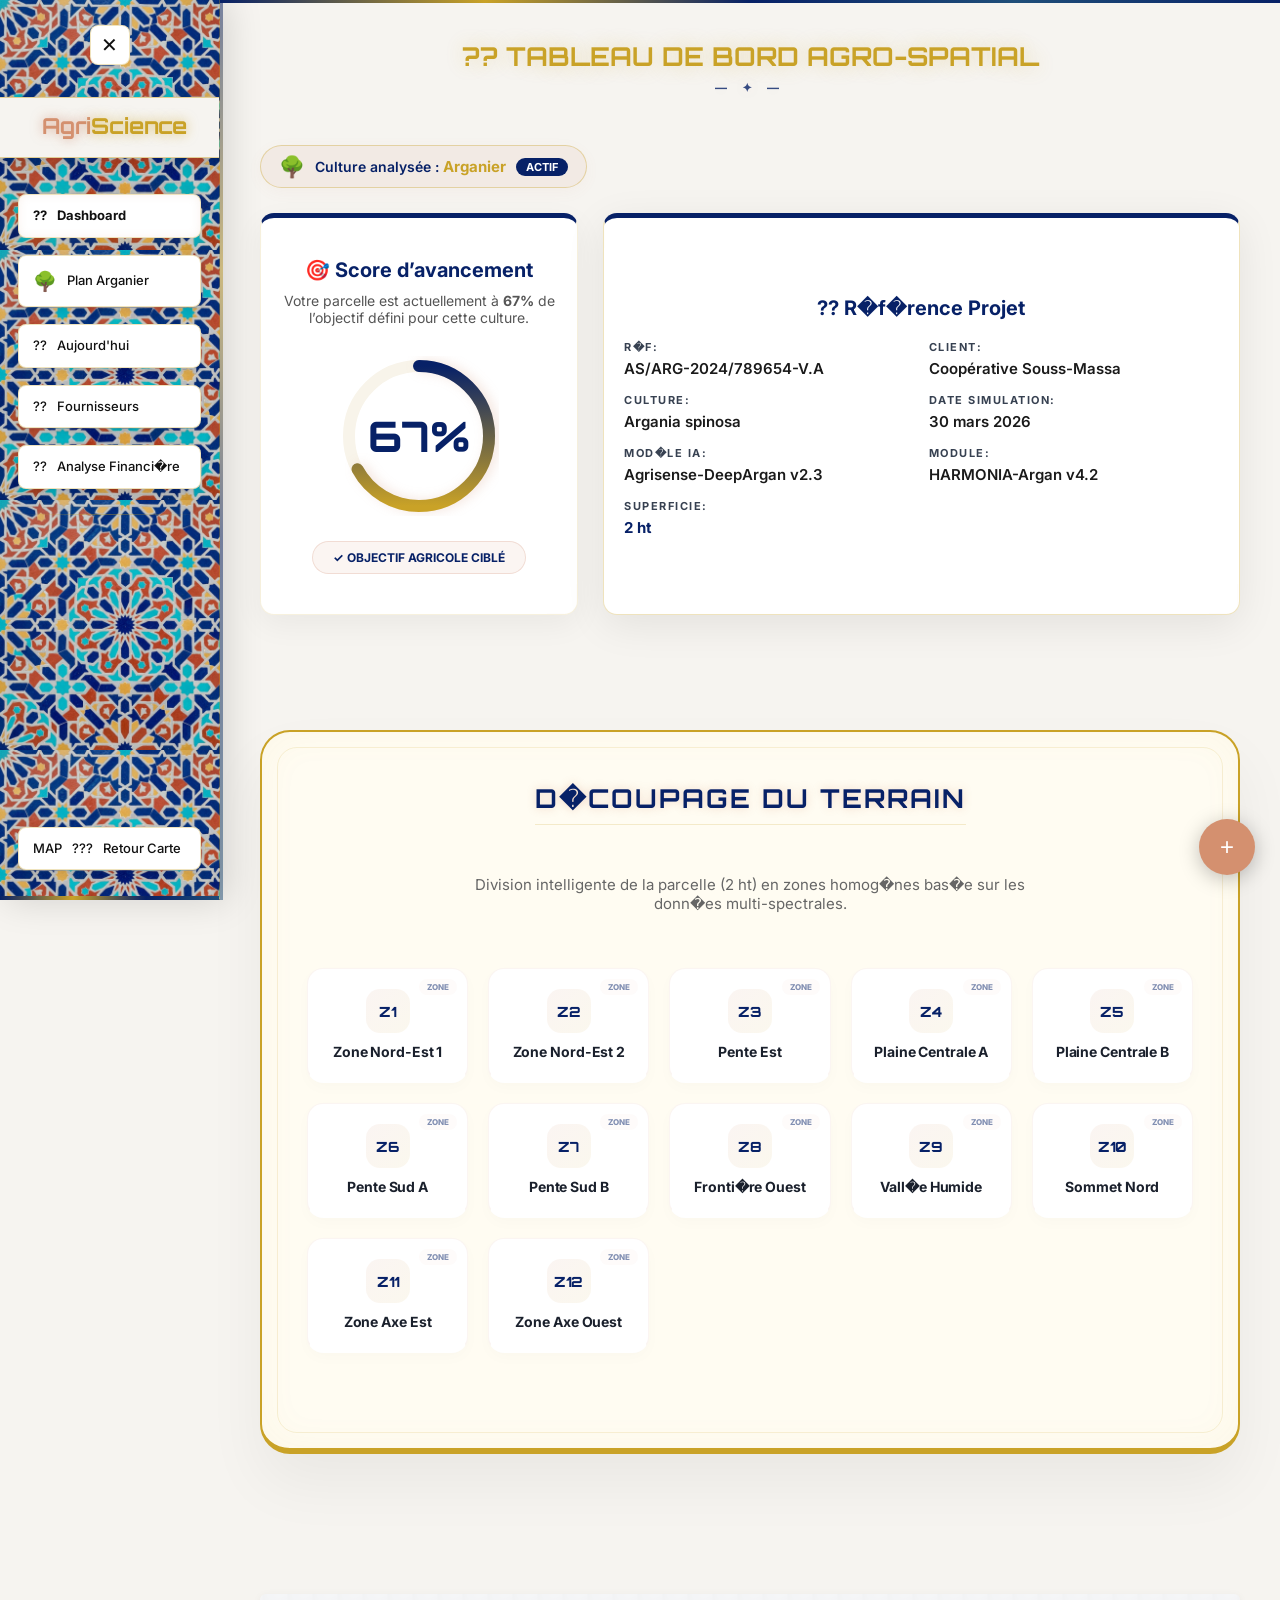
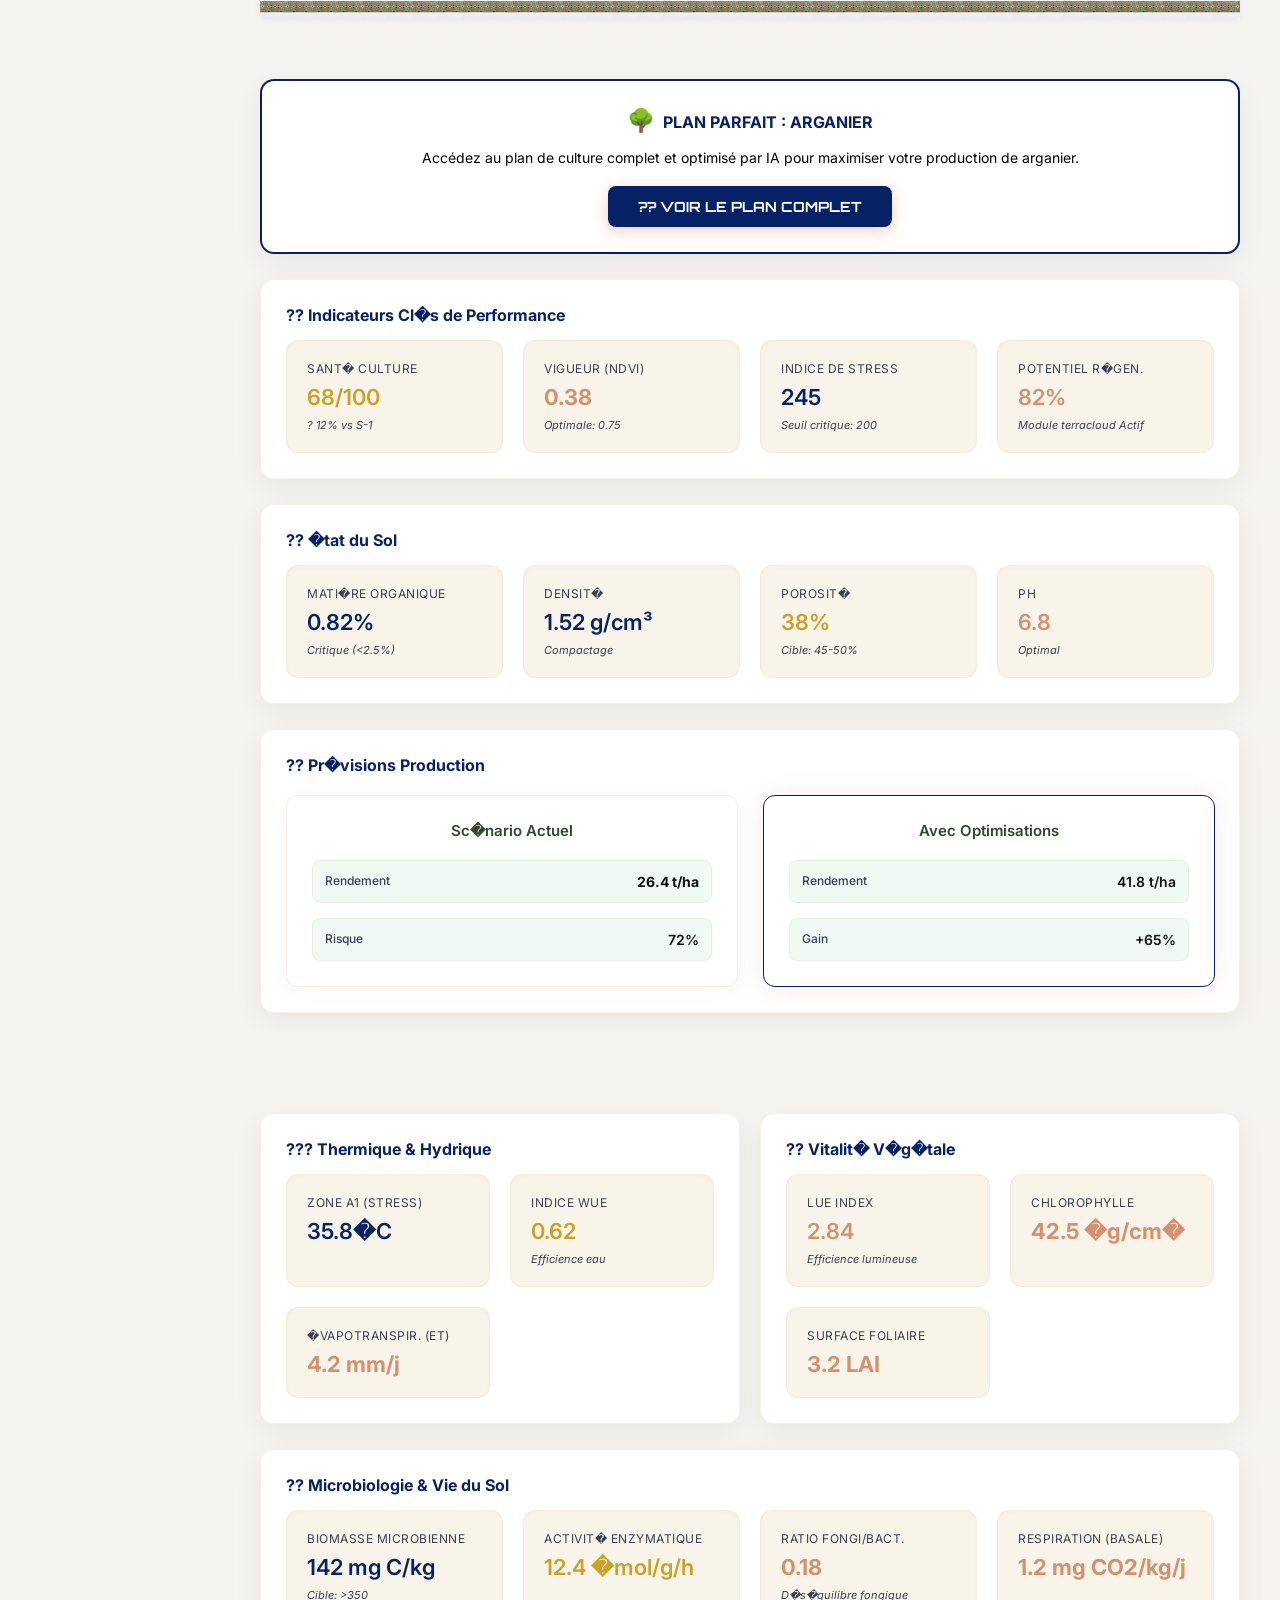
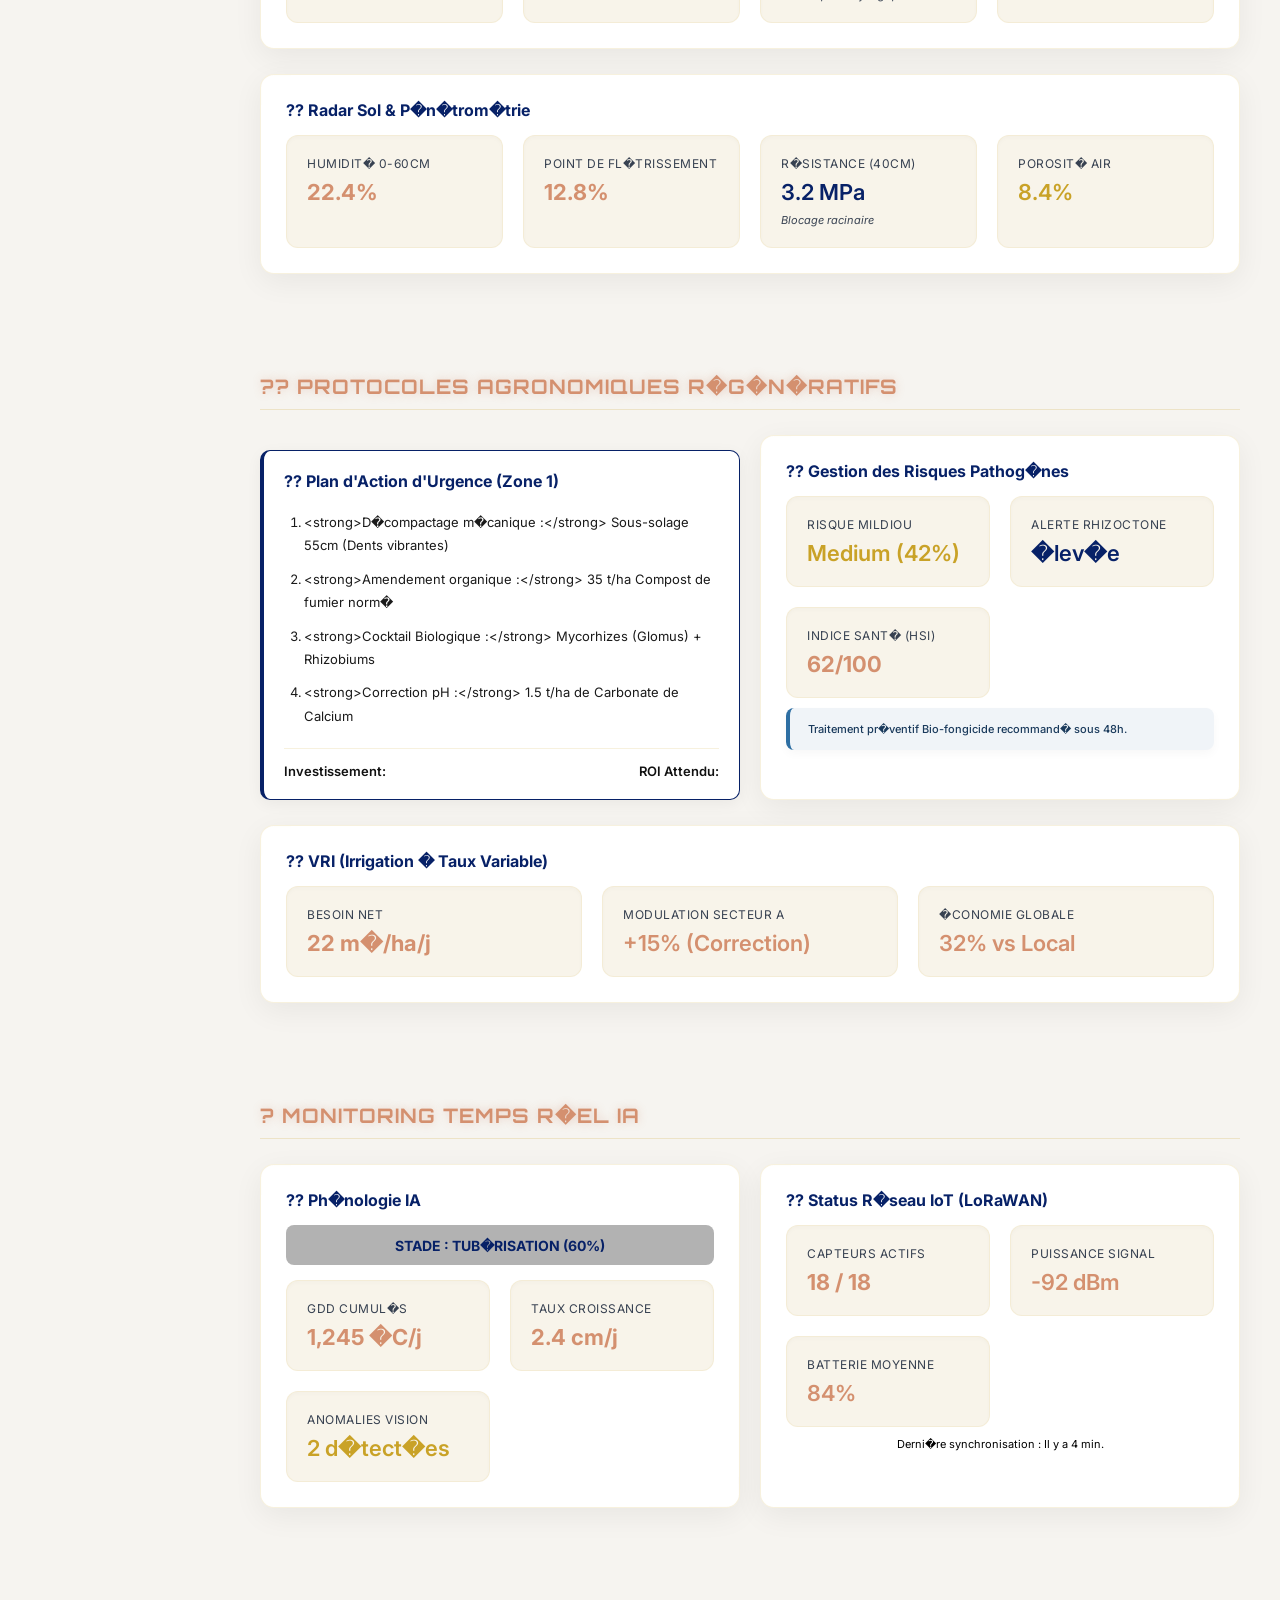
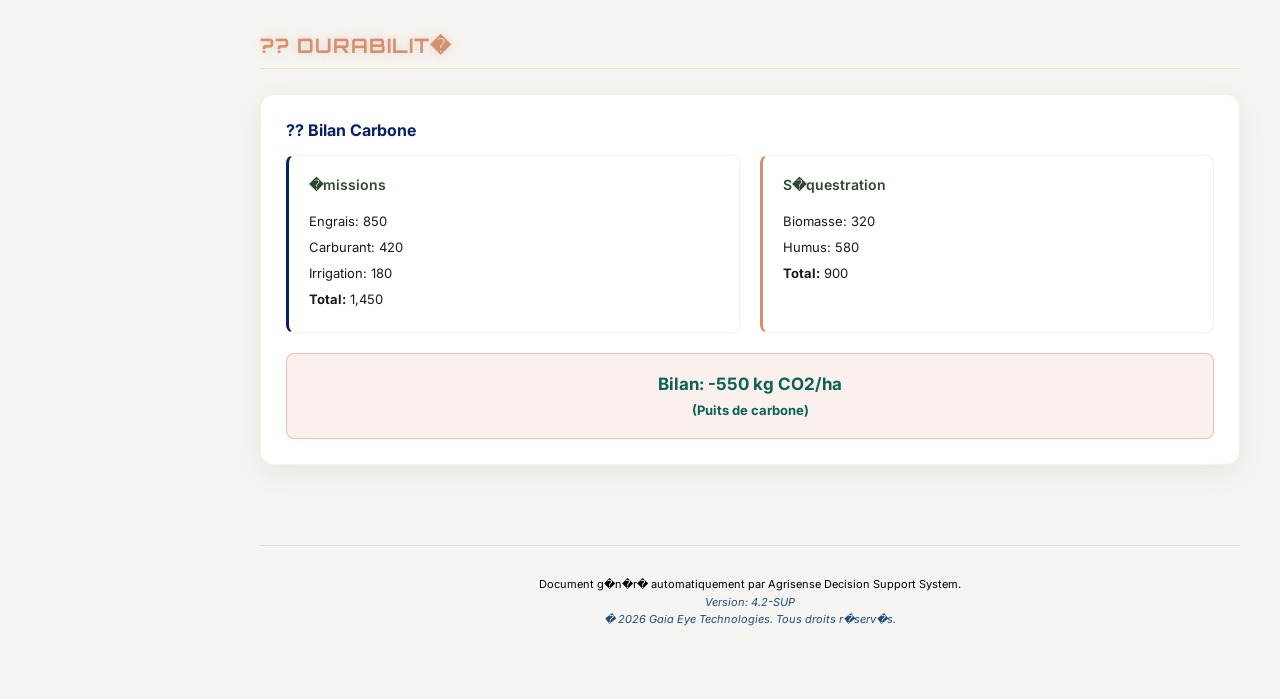
==== commit dfc04fb4: "cc" ====
--- a/gaia_dashboard/index.html
+++ b/gaia_dashboard/index.html
@@ -1,14 +1,14 @@
-﻿<!DOCTYPE html>
+<!DOCTYPE html>
 <html lang="fr">
 
 <head>
     <meta charset="UTF-8">
     <meta name="viewport" content="width=device-width, initial-scale=1.0">
-    <meta name="theme-color" content="#C97B5A">
+    <meta name="theme-color" content="#072167">
     <link rel="icon" type="image/png" href="../images/imagefav.png">
     <link rel="apple-touch-icon" href="../images/imagefav.png">
     <link rel="manifest" href="manifest.json">
-    <title>AGRISCIENCE - Dashboard Agro-Spatial</title>
+    <title>Agrisense - Dashboard Agro-Spatial</title>
     <link
         href="https://fonts.googleapis.com/css2?family=Inter:wght@400;500;600&family=Orbitron:wght@400;700&display=swap"
         rel="stylesheet">
@@ -118,12 +118,12 @@
             align-items: center;
             justify-content: center;
             border-radius: 14px;
-            color: #C97B5A;
+            color: #072167;
             transition: all 0.4s ease;
         }
 
         .zone-btn-card:hover .zone-card-icon {
-            background: linear-gradient(135deg, #C97B5A, #C9A227);
+            background: linear-gradient(135deg, #072167, #C9A227);
             color: #ffffff;
             transform: scale(1.1);
         }
@@ -138,7 +138,7 @@
         }
 
         .zone-btn-card:hover .zone-name {
-            color: #C97B5A;
+            color: #072167;
         }
 
         .zone-btn-card .zone-badge {
@@ -148,7 +148,7 @@
             font-size: 8px;
             font-weight: 800;
             background: rgba(201, 123, 90, 0.06);
-            color: #C97B5A;
+            color: #072167;
             padding: 3px 8px;
             border-radius: 8px;
             text-transform: uppercase;
@@ -187,7 +187,7 @@
             box-shadow: 0 25px 60px rgba(0, 0, 0, 0.2);
             transform: scale(0.9);
             transition: transform 0.3s cubic-bezier(0.34, 1.56, 0.64, 1);
-            border-top: 8px solid #C97B5A;
+            border-top: 8px solid #072167;
         }
 
         #zone-popup-overlay.active .zone-popup-content {
@@ -213,12 +213,12 @@
 
         .close-popup:hover {
             background: #e5e7eb;
-            color: #C97B5A;
+            color: #072167;
             transform: rotate(90deg);
         }
 
         .popup-title {
-            color: #C97B5A;
+            color: #072167;
             font-family: 'Orbitron', sans-serif;
             font-size: 20px;
             margin-bottom: 20px;
@@ -270,7 +270,7 @@
         .step-number {
             width: 24px;
             height: 24px;
-            background: #C97B5A;
+            background: #072167;
             color: white;
             border-radius: 50%;
             display: flex;
@@ -324,7 +324,7 @@
                 title="Toggle Sidebar"></button>
             <div class="sidebar-header"><span class="gaia-text">Agri</span><span class="eye-text">Science</span></div>
             <div class="nav-item active" data-tooltip="Dashboard" data-i18n="nav_dashboard"><span
-                    class="nav-icon">🏠</span> <span class="nav-text">Dashboard</span></div>
+                    class="nav-icon">??</span> <span class="nav-text">Dashboard</span></div>
             <div class="nav-item" id="nav-plan" onclick="window.location.href='plan_parfait_arganier.html'"
                 data-tooltip="Plan Arganier" data-i18n="nav_plan"><span class="nav-icon"><img
                         src="../images/arganier.png" style="width:20px; height:20px; vertical-align:middle;"></span>
@@ -332,19 +332,19 @@
                     Arganier</span>
             </div>
             <div class="nav-item" id="nav-today" onclick="window.location.href='plan_parfait_arganier.html?view=today'"
-                data-tooltip="Aujourd'hui" data-i18n="nav_today"><span class="nav-icon">📅</span> <span
+                data-tooltip="Aujourd'hui" data-i18n="nav_today"><span class="nav-icon">??</span> <span
                     class="nav-text">Aujourd'hui</span>
             </div>
             <div class="nav-item" onclick="window.location.href='fournisseurs.html'" data-tooltip="Fournisseurs"
-                data-i18n="nav_suppliers"><span class="nav-icon">🚛</span> <span class="nav-text">Fournisseurs</span>
+                data-i18n="nav_suppliers"><span class="nav-icon">??</span> <span class="nav-text">Fournisseurs</span>
             </div>
             <div class="nav-item" onclick="window.location.href='analyse_financiere.html'"
-                data-tooltip="Analyse Financière" data-i18n="nav_finance"><span class="nav-icon">📊</span> <span
-                    class="nav-text">Analyse Financière</span></div>
+                data-tooltip="Analyse Financi�re" data-i18n="nav_finance"><span class="nav-icon">??</span> <span
+                    class="nav-text">Analyse Financi�re</span></div>
 
             <div class="nav-divider"></div>
             <div class="nav-item back-btn" onclick="window.location.href='../map/index.html'"
-                data-tooltip="Retour Carte" data-i18n="nav_back_map">MAP <span class="nav-icon">🗺️</span> <span
+                data-tooltip="Retour Carte" data-i18n="nav_back_map">MAP <span class="nav-icon">???</span> <span
                     class="nav-text">Retour Carte</span>
             </div>
 
@@ -352,13 +352,13 @@
 
         <!-- Main Content -->
         <div class="main-content">
-            <h1 class="main-title" data-i18n="dash_main_title">🌍 TABLEAU DE BORD AGRO-SPATIAL</h1>
+            <h1 class="main-title" data-i18n="dash_main_title">?? TABLEAU DE BORD AGRO-SPATIAL</h1>
 
             <!-- Active Crop Indicator Banner -->
-            <div id="active-crop-indicator" class="active-crop-banner" style="display: inline-flex; align-items: center; gap: 10px; background: rgba(201, 123, 90, 0.08); border: 1px solid rgba(201, 162, 39, 0.35); padding: 8px 18px; border-radius: 25px; margin-top: 5px; margin-bottom: 25px; font-size: 14px; font-weight: 600; color: #C97B5A; box-shadow: 0 4px 15px rgba(201, 123, 90, 0.05);">
-                <span id="active-crop-icon" style="font-size: 1.3rem;">🌳</span>
-                <span><span data-i18n="crop_active_label">Culture analysée :</span> <strong id="active-crop-name" style="color: #C9A227; font-size: 15px;">Arganier</strong></span>
-                <span style="background: #C97B5A; color: #fff; padding: 2px 10px; border-radius: 12px; font-size: 11px; font-weight: 700; text-transform: uppercase;">Actif</span>
+            <div id="active-crop-indicator" class="active-crop-banner" style="display: inline-flex; align-items: center; gap: 10px; background: rgba(201, 123, 90, 0.08); border: 1px solid rgba(201, 162, 39, 0.35); padding: 8px 18px; border-radius: 25px; margin-top: 5px; margin-bottom: 25px; font-size: 14px; font-weight: 600; color: #072167; box-shadow: 0 4px 15px rgba(201, 123, 90, 0.05);">
+                <span id="active-crop-icon" style="font-size: 1.3rem;">??</span>
+                <span><span data-i18n="crop_active_label">Culture analys�e :</span> <strong id="active-crop-name" style="color: #C9A227; font-size: 15px;">Arganier</strong></span>
+                <span style="background: #072167; color: #fff; padding: 2px 10px; border-radius: 12px; font-size: 11px; font-weight: 700; text-transform: uppercase;">Actif</span>
             </div>
 
             <!-- Horizontal Layout for Score & Reference -->
@@ -367,14 +367,14 @@
 
                 <!-- Global Advancement Score Card -->
                 <div class="card"
-                    style="border-top: 5px solid #C97B5A; background: #FFFFFF; box-shadow: 0 10px 30px rgba(0,0,0,0.05); text-align: center; display: flex; flex-direction: column; align-items: center; justify-content: center; padding: 40px 20px;">
+                    style="border-top: 5px solid #072167; background: #FFFFFF; box-shadow: 0 10px 30px rgba(0,0,0,0.05); text-align: center; display: flex; flex-direction: column; align-items: center; justify-content: center; padding: 40px 20px;">
                     <h3 data-i18n="dash_matching_score"
-                        style="margin: 0 0 10px 0; color: #C97B5A; display: flex; align-items: center; justify-content: center; gap: 10px; font-size: 20px;">
-                        🎯 Score d’avancement
+                        style="margin: 0 0 10px 0; color: #072167; display: flex; align-items: center; justify-content: center; gap: 10px; font-size: 20px;">
+                        ?? Score d�avancement
                     </h3>
                     <p id="matching-score-desc" data-i18n="dash_matching_desc"
                         style="margin: 0 0 30px 0; color: #555; font-size: 14px;">
-                        Votre parcelle progresse vers les conditions agricoles ciblées pour votre culture.
+                        Votre parcelle progresse vers les conditions agricoles cibl�es pour votre culture.
                     </p>
 
                     <!-- Circular Score -->
@@ -389,34 +389,34 @@
                             <defs>
                                 <linearGradient id="scoreGrad" x1="0%" y1="0%" x2="100%" y2="0%">
                                     <stop offset="0%" stop-color="#C9A227" />
-                                    <stop offset="100%" stop-color="#C97B5A" />
+                                    <stop offset="100%" stop-color="#072167" />
                                 </linearGradient>
                             </defs>
                         </svg>
                         <div
                             style="position: absolute; top: 0; left: 0; width: 100%; height: 100%; display: flex; flex-direction: column; justify-content: center; align-items: center;">
                             <span id="matching-score-text"
-                                style="font-size: 42px; font-weight: 800; color: #C97B5A; font-family: 'Orbitron', sans-serif;">67%</span>
+                                style="font-size: 42px; font-weight: 800; color: #072167; font-family: 'Orbitron', sans-serif;">67%</span>
                         </div>
                     </div>
 
                     <div
-                        style="background: rgba(201,123,90,0.08); padding: 8px 20px; border-radius: 20px; color: #C97B5A; font-weight: 700; font-size: 12px; text-transform: uppercase; border: 1px solid rgba(201,123,90,0.2);"
+                        style="background: rgba(201,123,90,0.08); padding: 8px 20px; border-radius: 20px; color: #072167; font-weight: 700; font-size: 12px; text-transform: uppercase; border: 1px solid rgba(201,123,90,0.2);"
                         data-i18n="dash_certified">
-                        ✓ Objectif agricole ciblé
+                        ? Objectif agricole cibl�
                     </div>
                 </div>
 
                 <!-- Reference Card -->
                 <div class="card ref-card"
-                    style="border-top: 5px solid #C97B5A !important; background: #FFFFFF; box-shadow: 0 10px 30px rgba(0,0,0,0.05); padding: 40px 20px; display: flex; flex-direction: column; justify-content: center;">
+                    style="border-top: 5px solid #072167 !important; background: #FFFFFF; box-shadow: 0 10px 30px rgba(0,0,0,0.05); padding: 40px 20px; display: flex; flex-direction: column; justify-content: center;">
                     <h3
-                        style="margin: 0 0 20px 0; color: #C97B5A; display: flex; align-items: center; justify-content: center; gap: 10px; font-size: 20px; border-bottom: none;">
-                        📋 Référence Projet</h3>
+                        style="margin: 0 0 20px 0; color: #072167; display: flex; align-items: center; justify-content: center; gap: 10px; font-size: 20px; border-bottom: none;">
+                        ?? R�f�rence Projet</h3>
                     <div class="ref-grid"
                         style="display: grid; grid-template-columns: repeat(auto-fit, minmax(200px, 1fr)); gap: 15px;">
                         <div class="ref-item">
-                            <span class="ref-label" data-i18n="dash_ref_id_label">Réf:</span>
+                            <span class="ref-label" data-i18n="dash_ref_id_label">R�f:</span>
                             <span id="ref-id" class="ref-value">TN/DS/2024/789654/P01/V4.2-FR-SUP</span>
                         </div>
                         <div class="ref-item">
@@ -426,47 +426,47 @@
                         </div>
                         <div class="ref-item">
                             <span class="ref-label" data-i18n="dash_ref_culture">Culture:</span>
-                            <span id="ref-culture" class="ref-value">Solanum tuberosum L. cv. 'Désirée'</span>
+                            <span id="ref-culture" class="ref-value">Solanum tuberosum L. cv. 'D�sir�e'</span>
                         </div>
                         <div class="ref-item">
                             <span class="ref-label" data-i18n="dash_ref_date">Date Simulation:</span>
                             <span id="ref-date" class="ref-value">30 mars 2026</span>
                         </div>
                         <div class="ref-item">
-                            <span class="ref-label" data-i18n="dash_ref_ia">Modèle IA:</span>
-                            <span id="ref-ia" class="ref-value">AGRISCIENCE-DeepSoil v5.3</span>
+                            <span class="ref-label" data-i18n="dash_ref_ia">Mod�le IA:</span>
+                            <span id="ref-ia" class="ref-value">Agrisense-DeepSoil v5.3</span>
                         </div>
                         <div class="ref-item">
                             <span class="ref-label" data-i18n="dash_ref_module">Module:</span>
-                            <span id="ref-module" class="ref-value">agriscience v2.1</span>
+                            <span id="ref-module" class="ref-value">Agrisense v2.1</span>
                         </div>
                         <div class="ref-item">
                             <span class="ref-label" data-i18n="dash_ref_area">Superficie:</span>
-                            <span id="display-area" class="ref-value" style="color: #C97B5A; font-weight: 700;">2
+                            <span id="display-area" class="ref-value" style="color: #072167; font-weight: 700;">2
                                 ht</span>
                         </div>
                     </div>
                 </div>
             </div>
 
-            <!-- Section Découpage du terrain -->
+            <!-- Section D�coupage du terrain -->
             <section id="terrain-split-section" class="section" style="padding: 40px 0;">
                 <div class="royal-frame">
                     <div style="text-align: center; margin-bottom: 40px;">
                         <h2 data-i18n="zone_split_title"
-                            style="color: #C97B5A; display: inline-block; font-family: 'Orbitron', sans-serif; font-size: 26px; position: relative; letter-spacing: 2px; text-transform: uppercase;">
-                            Découpage du terrain
+                            style="color: #072167; display: inline-block; font-family: 'Orbitron', sans-serif; font-size: 26px; position: relative; letter-spacing: 2px; text-transform: uppercase;">
+                            D�coupage du terrain
                             <div
-                                style="position: absolute; bottom: -12px; left: 50%; transform: translateX(-50%); width: 100px; height: 4px; background: linear-gradient(90deg, #C97B5A, #C9A227, #C97B5A); border-radius: 2px;">
+                                style="position: absolute; bottom: -12px; left: 50%; transform: translateX(-50%); width: 100px; height: 4px; background: linear-gradient(90deg, #072167, #C9A227, #072167); border-radius: 2px;">
                             </div>
                         </h2>
                         <p style="color: #666; margin-top: 25px; font-size: 15px; max-width: 600px; margin-left: auto; margin-right: auto;"
-                            data-i18n="dash_zoning_desc">Division intelligente de la parcelle en zones homogènes basée
-                            sur les données multi-spectrales pour une précision agronomique absolue.</p>
+                            data-i18n="dash_zoning_desc">Division intelligente de la parcelle en zones homog�nes bas�e
+                            sur les donn�es multi-spectrales pour une pr�cision agronomique absolue.</p>
                     </div>
 
                     <div class="zones-buttons-grid" id="zones-buttons-container">
-                        <!-- Généré par JS -->
+                        <!-- G�n�r� par JS -->
                     </div>
                 </div>
             </section>
@@ -474,10 +474,10 @@
             <!-- Popups Detail Overlay -->
             <div id="zone-popup-overlay" onclick="if(event.target === this) closeZonePopup()">
                 <div class="zone-popup-content">
-                    <span class="close-popup" onclick="closeZonePopup()">✕</span>
+                    <span class="close-popup" onclick="closeZonePopup()">?</span>
                     <h3 id="popup-zone-name" class="popup-title"></h3>
                     <div class="start-point-box">
-                        <span class="start-point-label" data-i18n="zone_point_depart">Point de départ</span>
+                        <span class="start-point-label" data-i18n="zone_point_depart">Point de d�part</span>
                         <p id="popup-zone-desc" class="popup-desc" style="margin:0;"></p>
                     </div>
                 </div>
@@ -491,20 +491,20 @@
             <section id="overview" class="section">
 
                 <!-- Quick Access to Plan Fruits de l'arganier -->
-                <div class="card" style="background: #FFFFFF; border: 2px solid #C46A3A; text-align: center;">
-                    <h3 style="color: #C46A3A; margin-bottom: 15px;"><img src="../images/arganier.png"
+                <div class="card" style="background: #FFFFFF; border: 2px solid #072167; text-align: center;">
+                    <h3 style="color: #072167; margin-bottom: 15px;"><img src="../images/arganier.png"
                             style="width:24px; height:24px; vertical-align:middle; margin-right:8px;"><span
                             data-i18n="plan_hero_title">PLAN PARFAIT
                             FRUITS DE L'ARGANIER</span></h3>
-                    <p style="margin-bottom: 20px; color: #000000; font-size: 14px;" data-i18n="dash_plan_desc">Accédez
+                    <p style="margin-bottom: 20px; color: #000000; font-size: 14px;" data-i18n="dash_plan_desc">Acc�dez
                         au plan de
-                        culture complet et optimisé par IA pour maximiser votre production de arganier.</p>
+                        culture complet et optimis� par IA pour maximiser votre production de arganier.</p>
                     <button id="quick-access-btn"
-                        style="padding: 12px 30px; background: #C46A3A; color: #fff; border: none; border-radius: 8px; font-weight: 700; cursor: pointer; font-family: 'Orbitron', sans-serif; transition: 0.3s; box-shadow: 0 4px 15px rgba(196, 106, 58, 0.3); font-size: 14px;"
+                        style="padding: 12px 30px; background: #072167; color: #fff; border: none; border-radius: 8px; font-weight: 700; cursor: pointer; font-family: 'Orbitron', sans-serif; transition: 0.3s; box-shadow: 0 4px 15px rgba(196, 106, 58, 0.3); font-size: 14px;"
                         onmouseover="this.style.background='#a1562e'; this.style.transform='scale(1.05)'"
-                        onmouseout="this.style.background='#C46A3A'; this.style.transform='scale(1)'"
+                        onmouseout="this.style.background='#072167'; this.style.transform='scale(1)'"
                         data-i18n="dash_view_plan">
-                        📋 VOIR LE PLAN COMPLET
+                        ?? VOIR LE PLAN COMPLET
                     </button>
                 </div>
 
@@ -512,12 +512,12 @@
 
                 <!-- Key Metrics -->
                 <div class="card">
-                    <h3 data-i18n="dash_kpi_title">📈 Indicateurs Clés de Performance</h3>
+                    <h3 data-i18n="dash_kpi_title">?? Indicateurs Cl�s de Performance</h3>
                     <div class="data-grid">
                         <div class="metric">
-                            <span class="metric-label" data-i18n="dash_kpi_health">Santé Culture</span>
+                            <span class="metric-label" data-i18n="dash_kpi_health">Sant� Culture</span>
                             <span class="metric-value warning">68/100</span>
-                            <span class="metric-note" data-i18n="dash_kpi_health_note">↑ 12% vs S-1</span>
+                            <span class="metric-note" data-i18n="dash_kpi_health_note">? 12% vs S-1</span>
                         </div>
                         <div class="metric">
                             <span class="metric-label" data-i18n="dash_kpi_vigueur">Vigueur (NDVI)</span>
@@ -530,7 +530,7 @@
                             <span class="metric-note" data-i18n="dash_kpi_stress_note">Seuil critique: 200</span>
                         </div>
                         <div class="metric">
-                            <span class="metric-label" data-i18n="dash_kpi_regen">Potentiel Régen.</span>
+                            <span class="metric-label" data-i18n="dash_kpi_regen">Potentiel R�gen.</span>
                             <span class="metric-value success">82%</span>
                             <span class="metric-note" data-i18n="dash_kpi_regen_note">Module terracloud Actif</span>
                         </div>
@@ -539,20 +539,20 @@
 
                 <!-- Soil Analysis -->
                 <div class="card">
-                    <h3 data-i18n="dash_soil_title">🌍 État du Sol</h3>
+                    <h3 data-i18n="dash_soil_title">?? �tat du Sol</h3>
                     <div class="data-grid">
                         <div class="metric">
-                            <span class="metric-label" data-i18n="dash_soil_mo">Matière Organique</span>
+                            <span class="metric-label" data-i18n="dash_soil_mo">Mati�re Organique</span>
                             <span class="metric-value alert">0.82%</span>
                             <span class="metric-note" data-i18n="dash_soil_mo_note">Critique (<2.5%)< /span>
                         </div>
                         <div class="metric">
-                            <span class="metric-label" data-i18n="dash_soil_density">Densité</span>
-                            <span class="metric-value alert">1.52 g/cm³</span>
+                            <span class="metric-label" data-i18n="dash_soil_density">Densit�</span>
+                            <span class="metric-value alert">1.52 g/cm�</span>
                             <span class="metric-note" data-i18n="dash_soil_density_note">Compactage</span>
                         </div>
                         <div class="metric">
-                            <span class="metric-label" data-i18n="dash_soil_porosity">Porosité</span>
+                            <span class="metric-label" data-i18n="dash_soil_porosity">Porosit�</span>
                             <span class="metric-value warning">38%</span>
                             <span class="metric-note" data-i18n="dash_soil_porosity_note">Cible: 45-50%</span>
                         </div>
@@ -566,10 +566,10 @@
 
                 <!-- Production Forecast -->
                 <div class="card">
-                    <h3 data-i18n="dash_forecast_title">🎯 Prévisions Production</h3>
+                    <h3 data-i18n="dash_forecast_title">?? Pr�visions Production</h3>
                     <div class="scenario-comparison">
                         <div class="scenario-card base">
-                            <h4 data-i18n="dash_forecast_current">Scénario Actuel</h4>
+                            <h4 data-i18n="dash_forecast_current">Sc�nario Actuel</h4>
                             <div class="scenario-stats">
                                 <div class="stat">
                                     <span class="stat-label" data-i18n="dash_forecast_yield">Rendement</span>
@@ -604,11 +604,11 @@
 
                 <div class="detail-grid">
                     <div class="card">
-                        <h3 data-i18n="dash_thermal_hydro_title">🌡️ Thermique & Hydrique</h3>
+                        <h3 data-i18n="dash_thermal_hydro_title">??? Thermique & Hydrique</h3>
                         <div class="data-grid">
                             <div class="metric">
                                 <span class="metric-label" data-i18n="dash_metric_stress_zone">Zone A1 (Stress)</span>
-                                <span class="metric-value alert">35.8°C</span>
+                                <span class="metric-value alert">35.8�C</span>
                             </div>
                             <div class="metric">
                                 <span class="metric-label" data-i18n="dash_metric_wue">Indice WUE</span>
@@ -616,14 +616,14 @@
                                 <span class="metric-note" data-i18n="dash_metric_wue_note">Efficience eau</span>
                             </div>
                             <div class="metric">
-                                <span class="metric-label" data-i18n="dash_metric_et">Évapotranspir. (ET)</span>
+                                <span class="metric-label" data-i18n="dash_metric_et">�vapotranspir. (ET)</span>
                                 <span class="metric-value">4.2 mm/j</span>
                             </div>
                         </div>
                     </div>
 
                     <div class="card">
-                        <h3 data-i18n="dash_veg_vitality_title">🌱 Vitalité Végétale</h3>
+                        <h3 data-i18n="dash_veg_vitality_title">?? Vitalit� V�g�tale</h3>
                         <div class="data-grid">
                             <div class="metric">
                                 <span class="metric-label" data-i18n="dash_metric_lue">LUE Index</span>
@@ -632,7 +632,7 @@
                             </div>
                             <div class="metric">
                                 <span class="metric-label" data-i18n="dash_metric_chloro">Chlorophylle</span>
-                                <span class="metric-value">42.5 µg/cm²</span>
+                                <span class="metric-value">42.5 �g/cm�</span>
                             </div>
                             <div class="metric">
                                 <span class="metric-label" data-i18n="dash_metric_lai">Surface Foliaire</span>
@@ -643,7 +643,7 @@
                 </div>
 
                 <div class="card">
-                    <h3 data-i18n="dash_microbio_title">🔬 Microbiologie & Vie du Sol</h3>
+                    <h3 data-i18n="dash_microbio_title">?? Microbiologie & Vie du Sol</h3>
                     <div class="data-grid">
                         <div class="metric">
                             <span class="metric-label" data-i18n="dash_micro_biomass">Biomasse Microbienne</span>
@@ -651,39 +651,39 @@
                             <span class="metric-note" data-i18n="dash_micro_target">Cible: >350</span>
                         </div>
                         <div class="metric">
-                            <span class="metric-label" data-i18n="dash_enzymatic_activity">Activité Enzymatique</span>
-                            <span class="metric-value warning">12.4 µmol/g/h</span>
+                            <span class="metric-label" data-i18n="dash_enzymatic_activity">Activit� Enzymatique</span>
+                            <span class="metric-value warning">12.4 �mol/g/h</span>
                         </div>
                         <div class="metric">
                             <span class="metric-label" data-i18n="dash_fungi_bact_ratio">Ratio Fongi/Bact.</span>
                             <span class="metric-value">0.18</span>
-                            <span class="metric-note" data-i18n="dash_fungi_note">Déséquilibre fongique</span>
+                            <span class="metric-note" data-i18n="dash_fungi_note">D�s�quilibre fongique</span>
                         </div>
                         <div class="metric">
                             <span class="metric-label" data-i18n="dash_basal_respiration">Respiration (Basale)</span>
-                            <span class="metric-value">1.2 mg CO₂/kg/j</span>
+                            <span class="metric-value">1.2 mg CO2/kg/j</span>
                         </div>
                     </div>
                 </div>
 
                 <div class="card">
-                    <h3 data-i18n="dash_radar_soil_title">📡 Radar Sol & Pénétrométrie</h3>
+                    <h3 data-i18n="dash_radar_soil_title">?? Radar Sol & P�n�trom�trie</h3>
                     <div class="data-grid">
                         <div class="metric">
-                            <span class="metric-label" data-i18n="dash_moisture_depth">Humidité 0-60cm</span>
+                            <span class="metric-label" data-i18n="dash_moisture_depth">Humidit� 0-60cm</span>
                             <span class="metric-value info">22.4%</span>
                         </div>
                         <div class="metric">
-                            <span class="metric-label" data-i18n="dash_wilting_point">Point de Flétrissement</span>
+                            <span class="metric-label" data-i18n="dash_wilting_point">Point de Fl�trissement</span>
                             <span class="metric-value">12.8%</span>
                         </div>
                         <div class="metric">
-                            <span class="metric-label" data-i18n="dash_soil_resistance">Résistance (40cm)</span>
+                            <span class="metric-label" data-i18n="dash_soil_resistance">R�sistance (40cm)</span>
                             <span class="metric-value alert">3.2 MPa</span>
                             <span class="metric-note" data-i18n="dash_soil_resistance_note">Blocage racinaire</span>
                         </div>
                         <div class="metric">
-                            <span class="metric-label" data-i18n="dash_air_porosity">Porosité Air</span>
+                            <span class="metric-label" data-i18n="dash_air_porosity">Porosit� Air</span>
                             <span class="metric-value warning">8.4%</span>
                         </div>
                     </div>
@@ -692,28 +692,28 @@
 
             <!-- Agronomie Section -->
             <section id="agronomie" class="section">
-                <h2 data-i18n="dash_agro_protocols_title">🌾 PROTOCOLES AGRONOMIQUES RÉGÉNÉRATIFS</h2>
+                <h2 data-i18n="dash_agro_protocols_title">?? PROTOCOLES AGRONOMIQUES R�G�N�RATIFS</h2>
                 <div class="detail-grid">
                     <div class="card zone-card critical">
-                        <h3 data-i18n="dash_emergency_plan_title">🏁 Plan d'Action d'Urgence (Zone 1)</h3>
+                        <h3 data-i18n="dash_emergency_plan_title">?? Plan d'Action d'Urgence (Zone 1)</h3>
                         <ol style="font-size: 12px; line-height: 1.8;">
-                            <li data-i18n="dash_ep_step1"><strong>Décompactage mécanique :</strong> Sous-solage 55cm
+                            <li data-i18n="dash_ep_step1"><strong>D�compactage m�canique :</strong> Sous-solage 55cm
                                 (Dents vibrantes)</li>
                             <li data-i18n="dash_ep_step2"><strong>Amendement organique :</strong> 35 t/ha Compost de
-                                fumier normé</li>
+                                fumier norm�</li>
                             <li data-i18n="dash_ep_step3"><strong>Cocktail Biologique :</strong> Mycorhizes (Glomus) +
                                 Rhizobiums</li>
                             <li data-i18n="dash_ep_step4"><strong>Correction pH :</strong> 1.5 t/ha de Carbonate de
                                 Calcium</li>
                         </ol>
                         <div class="cost-roi">
-                            <span data-i18n="dash_ep_invest">Investissement: €2,450</span>
+                            <span data-i18n="dash_ep_invest">Investissement: �2,450</span>
                             <span class="success" data-i18n="dash_ep_roi">ROI Attendu: 380%</span>
                         </div>
                     </div>
 
                     <div class="card">
-                        <h3 data-i18n="dash_pathogen_risk_title">🦠 Gestion des Risques Pathogènes</h3>
+                        <h3 data-i18n="dash_pathogen_risk_title">?? Gestion des Risques Pathog�nes</h3>
                         <div class="data-grid">
                             <div class="metric">
                                 <span class="metric-label" data-i18n="dash_mildew_risk">Risque Mildiou</span>
@@ -721,33 +721,33 @@
                             </div>
                             <div class="metric">
                                 <span class="metric-label" data-i18n="dash_rhizo_alert">Alerte Rhizoctone</span>
-                                <span class="metric-value alert" data-i18n="dash_risk_high">Élevée</span>
-                            </div>
-                            <div class="metric">
-                                <span class="metric-label" data-i18n="dash_hsi_index">Indice Santé (HSI)</span>
+                                <span class="metric-value alert" data-i18n="dash_risk_high">�lev�e</span>
+                            </div>
+                            <div class="metric">
+                                <span class="metric-label" data-i18n="dash_hsi_index">Indice Sant� (HSI)</span>
                                 <span class="metric-value">62/100</span>
                             </div>
                         </div>
                         <div class="alert-box info" style="margin-top: 10px; font-size: 11px;"
                             data-i18n="dash_pathogen_note">
-                            Traitement préventif Bio-fongicide recommandé sous 48h.
+                            Traitement pr�ventif Bio-fongicide recommand� sous 48h.
                         </div>
                     </div>
                 </div>
 
                 <div class="card">
-                    <h3 data-i18n="dash_vri_title">💧 VRI (Irrigation à Taux Variable)</h3>
+                    <h3 data-i18n="dash_vri_title">?? VRI (Irrigation � Taux Variable)</h3>
                     <div class="irrigation-summary">
                         <div class="metric">
                             <span class="metric-label" data-i18n="dash_net_need">Besoin Net</span>
-                            <span class="metric-value">22 m³/ha/j</span>
+                            <span class="metric-value">22 m�/ha/j</span>
                         </div>
                         <div class="metric">
                             <span class="metric-label" data-i18n="dash_vri_modulation">Modulation Secteur A</span>
                             <span class="metric-value success" data-i18n="dash_vri_correction">+15% (Correction)</span>
                         </div>
                         <div class="metric">
-                            <span class="metric-label" data-i18n="dash_vri_savings">Économie Globale</span>
+                            <span class="metric-label" data-i18n="dash_vri_savings">�conomie Globale</span>
                             <span class="metric-value success" data-i18n="dash_vri_savings_note">32% vs Local</span>
                         </div>
                     </div>
@@ -756,21 +756,21 @@
 
             <!-- Monitoring Section -->
             <section id="monitoring" class="section">
-                <h2 data-i18n="dash_monitoring_title">⚡ MONITORING TEMPS RÉEL IA</h2>
+                <h2 data-i18n="dash_monitoring_title">? MONITORING TEMPS R�EL IA</h2>
                 <div class="detail-grid">
                     <div class="card">
-                        <h3 data-i18n="dash_monitoring_phenology">📷 Phénologie IA</h3>
+                        <h3 data-i18n="dash_monitoring_phenology">?? Ph�nologie IA</h3>
                         <div style="text-align: center; margin-bottom: 15px;">
                             <div style="background: rgba(0,0,0,0.3); padding: 10px; border-radius: 8px;">
-                                <span style="font-size: 14px; font-weight: 700; color: #C97B5A;"
-                                    data-i18n="dash_phenology_stage">STADE : TUBÉRISATION
+                                <span style="font-size: 14px; font-weight: 700; color: #072167;"
+                                    data-i18n="dash_phenology_stage">STADE : TUB�RISATION
                                     (60%)</span>
                             </div>
                         </div>
                         <div class="data-grid">
                             <div class="metric">
-                                <span class="metric-label" data-i18n="dash_gdd_cumul">GDD Cumulés</span>
-                                <span class="metric-value">1,245 °C/j</span>
+                                <span class="metric-label" data-i18n="dash_gdd_cumul">GDD Cumul�s</span>
+                                <span class="metric-value">1,245 �C/j</span>
                             </div>
                             <div class="metric">
                                 <span class="metric-label" data-i18n="dash_growth_rate">Taux Croissance</span>
@@ -779,13 +779,13 @@
                             <div class="metric">
                                 <span class="metric-label" data-i18n="dash_vision_anomalies">Anomalies Vision</span>
                                 <span class="metric-value warning"><span>2</span> <span
-                                        data-i18n="dash_vision_detected">détectées</span></span>
+                                        data-i18n="dash_vision_detected">d�tect�es</span></span>
                             </div>
                         </div>
                     </div>
 
                     <div class="card">
-                        <h3 data-i18n="dash_iot_status_title">🌐 Status Réseau IoT (LoRaWAN)</h3>
+                        <h3 data-i18n="dash_iot_status_title">?? Status R�seau IoT (LoRaWAN)</h3>
                         <div class="data-grid">
                             <div class="metric">
                                 <span class="metric-label" data-i18n="dash_active_sensors">Capteurs Actifs</span>
@@ -802,7 +802,7 @@
                         </div>
                         <div style="margin-top: 10px; font-size: 11px; text-align: center; color: #000000;"
                             data-i18n="dash_iot_sync">
-                            Dernière synchronisation : Il y a 4 min.
+                            Derni�re synchronisation : Il y a 4 min.
                         </div>
                     </div>
                 </div>
@@ -810,14 +810,14 @@
             </section>
 
 
-            <!-- Durabilité Section -->
+            <!-- Durabilit� Section -->
             <section id="durabilite" class="section">
-                <h2 data-i18n="dash_durability_title">♻️ DURABILITÉ</h2>
+                <h2 data-i18n="dash_durability_title">?? DURABILIT�</h2>
                 <div class="card">
-                    <h3 data-i18n="dash_carbon_title">🌍 Bilan Carbone</h3>
+                    <h3 data-i18n="dash_carbon_title">?? Bilan Carbone</h3>
                     <div class="carbon-balance">
                         <div class="carbon-section emissions">
-                            <h4 data-i18n="dash_carbon_emissions">Émissions</h4>
+                            <h4 data-i18n="dash_carbon_emissions">�missions</h4>
                             <ul style="font-size: 12px;">
                                 <li><span data-i18n="dash_carbon_fertilizer">Engrais:</span> 850</li>
                                 <li><span data-i18n="dash_carbon_fuel">Carburant:</span> 420</li>
@@ -826,7 +826,7 @@
                             </ul>
                         </div>
                         <div class="carbon-section sequestration">
-                            <h4 data-i18n="dash_carbon_seq">Séquestration</h4>
+                            <h4 data-i18n="dash_carbon_seq">S�questration</h4>
                             <ul style="font-size: 12px;">
                                 <li><span data-i18n="dash_carbon_biomass">Biomasse:</span> 320</li>
                                 <li><span data-i18n="dash_carbon_humus">Humus:</span> 580</li>
@@ -834,7 +834,7 @@
                             </ul>
                         </div>
                         <div class="carbon-balance-result success">
-                            <strong>Bilan: -550 kg CO₂/ha</strong>
+                            <strong>Bilan: -550 kg CO2/ha</strong>
                             <p data-i18n="dash_carbon_sink">(Puits de carbone)</p>
                         </div>
                     </div>
@@ -843,9 +843,9 @@
 
             <footer
                 style="margin-top: 50px; padding: 30px; border-top: 1px solid rgba(0,0,0,0.1); text-align: center; color: #000000; font-size: 11px; line-height: 1.6;">
-                <p data-i18n="dash_footer">Document généré automatiquement par AgriScience Decision Support System.</p>
+                <p data-i18n="dash_footer">Document g�n�r� automatiquement par Agrisense Decision Support System.</p>
                 <p><em data-i18n="dash_footer_validity"> Version: 4.2-SUP </em></p>
-                <p><em data-i18n="dash_copyright">© 2026 AgriScience Technologies. Tous droits réservés. </em></p>
+                <p><em data-i18n="dash_copyright">� 2026 Agrisense Technologies. Tous droits r�serv�s. </em></p>
             </footer>
         </div>
     </div>
@@ -873,7 +873,7 @@
             if (input.value.trim() === '') return;
 
             // User msg
-            msgs.innerHTML += `<div style="margin-bottom:10px; text-align:right;"><span style="background:#C97B5A; color:#0a0e27; padding:6px 12px; border-radius:12px; font-size:12px; display:inline-block;">${input.value}</span></div>`;
+            msgs.innerHTML += `<div style="margin-bottom:10px; text-align:right;"><span style="background:#072167; color:#0a0e27; padding:6px 12px; border-radius:12px; font-size:12px; display:inline-block;">${input.value}</span></div>`;
 
             const userText = input.value.toLowerCase();
             input.value = '';
@@ -882,11 +882,11 @@
             // Simple Auto-reply
             setTimeout(() => {
                 const config = (typeof getCropConfig === 'function') ? getCropConfig(getSelectedCrop()) : CROP_CONFIG[getSelectedCrop()];
-                let reply = "Merci pour votre message. Un expert AgriScience va vous répondre sous peu.";
-                if (userText.includes("plan") || (config && userText.includes(config.name.toLowerCase()))) reply = `Le plan ${config ? config.display : ''} est optimisé pour votre zone. Souhaitez-vous des détails sur un jour précis ?`;
-                if (userText.includes("prix") || userText.includes("coût")) reply = "Les coûts sont estimés selon votre surface. Contactez-nous pour un devis précis.";
-
-                msgs.innerHTML += `<div style="margin-bottom:10px;"><span style="background:rgba(201, 123, 90, 0.1); color:#C97B5A; padding:8px 14px; border-radius:12px; font-size:12px; display:inline-block; border:1px solid rgba(201, 123, 90, 0.2)">${reply}</span></div>`;
+                let reply = "Merci pour votre message. Un expert Agrisense va vous r�pondre sous peu.";
+                if (userText.includes("plan") || (config && userText.includes(config.name.toLowerCase()))) reply = `Le plan ${config ? config.display : ''} est optimis� pour votre zone. Souhaitez-vous des d�tails sur un jour pr�cis ?`;
+                if (userText.includes("prix") || userText.includes("co�t")) reply = "Les co�ts sont estim�s selon votre surface. Contactez-nous pour un devis pr�cis.";
+
+                msgs.innerHTML += `<div style="margin-bottom:10px;"><span style="background:rgba(201, 123, 90, 0.1); color:#072167; padding:8px 14px; border-radius:12px; font-size:12px; display:inline-block; border:1px solid rgba(201, 123, 90, 0.2)">${reply}</span></div>`;
                 msgs.scrollTop = msgs.scrollHeight;
             }, 1000);
         }
@@ -909,7 +909,7 @@
             btn.disabled = true;
 
             setTimeout(() => {
-                alert('Merci pour votre message ! Votre commentaire a été envoyé avec succès à l\'équipe AgriScience.');
+                alert('Merci pour votre message ! Votre commentaire a �t� envoy� avec succ�s � l\'�quipe Agrisense.');
                 document.getElementById('feedback-text').value = '';
                 toggleFeedback();
                 btn.innerText = 'ENVOYER';
@@ -946,7 +946,7 @@
                         </div>
                         <span style="font-size:10px; font-weight:700; color:${getZoneColorDark(zone.ndvi)}">${(zone.ndvi * 100).toFixed(0)}%</span>
                     </div>
-                    <button onclick="runSimulation('${zone.id}', ${scaledArea})" style="width:100%; padding:6px; background:rgba(201,123,90,0.1); color:#C97B5A; border:1px solid #C97B5A; border-radius:4px; font-size:9px; font-weight:700; cursor:pointer;">
+                    <button onclick="runSimulation('${zone.id}', ${scaledArea})" style="width:100%; padding:6px; background:rgba(201,123,90,0.1); color:#072167; border:1px solid #072167; border-radius:4px; font-size:9px; font-weight:700; cursor:pointer;">
                         ${simulateBtnText}
                     </button>
                 </div>
@@ -994,7 +994,7 @@
             const title = document.getElementById('sim-title');
 
             const zoneName = (typeof t === 'function' && zone.i18nName) ? t(zone.i18nName) : zone.name;
-            const resTitle = (typeof t === 'function') ? t('dash_sim_results_title') : '🚀 RÉSULTATS DE SIMULATION';
+            const resTitle = (typeof t === 'function') ? t('dash_sim_results_title') : '?? R�SULTATS DE SIMULATION';
             title.innerText = `${resTitle} : ${zoneName}`;
             overlay.style.display = 'block';
             overlay.scrollIntoView({ behavior: 'smooth' });
@@ -1002,54 +1002,54 @@
             content.innerHTML = `
                 <div class="detail-grid">
                     <div style="border: 1px solid rgba(0,0,0,0.1); padding:15px; border-radius:10px; background:#fff;">
-                        <h4 style="color:#1F4E79; margin-top:0; font-weight:700;" data-i18n="dash_sim_status_current">📊 ÉTAT ACTUEL VS SOL PARFAIT</h4>
+                        <h4 style="color:#1F4E79; margin-top:0; font-weight:700;" data-i18n="dash_sim_status_current">?? �TAT ACTUEL VS SOL PARFAIT</h4>
                         <div class="metric-row" style="display:flex; justify-content:space-between; padding:8px 0; border-bottom:1px solid rgba(0,0,0,0.05); color:#111;">
                             <span data-i18n="dash_kpi_vigueur">Vigueur (NDVI)</span>
-                            <span>${zone.ndvi} ➔ <b style="color:#C97B5A">0.75</b></span>
+                            <span>${zone.ndvi} ? <b style="color:#072167">0.75</b></span>
                         </div>
                         <div class="metric-row" style="display:flex; justify-content:space-between; padding:8px 0; border-bottom:1px solid rgba(0,0,0,0.05); color:#111;">
-                            <span data-i18n="dash_sim_moisture">Humidité Sol</span>
-                            <span>${zone.moisture} ➔ <b style="color:#C97B5A">22%</b></span>
+                            <span data-i18n="dash_sim_moisture">Humidit� Sol</span>
+                            <span>${zone.moisture} ? <b style="color:#072167">22%</b></span>
                         </div>
                         <div class="metric-row" style="display:flex; justify-content:space-between; padding:8px 0; color:#111;">
                             <span data-i18n="dash_sim_potential">Potentiel de Rendement</span>
-                            <span style="color:#C97B5A; font-weight:700;">${zone.target_yield}</span>
+                            <span style="color:#072167; font-weight:700;">${zone.target_yield}</span>
                         </div>
                     </div>
 
                     <div style="border: 1px solid rgba(201,123,90,0.3); background:rgba(201,123,90,0.04); padding:15px; border-radius:10px;">
-                        <h4 style="color:#0a4a3d; margin-top:0; font-weight:700;"><span data-i18n="dash_sim_status_93d">📈 BILAN 93 JOURS</span> (${area} ${typeof t === 'function' ? t('dash_unit_ht') : 'ht'})</h4>
+                        <h4 style="color:#0a4a3d; margin-top:0; font-weight:700;"><span data-i18n="dash_sim_status_93d">?? BILAN 93 JOURS</span> (${area} ${typeof t === 'function' ? t('dash_unit_ht') : 'ht'})</h4>
                         <div class="data-grid" style="grid-template-columns: 1fr 1fr; gap:10px;">
                             <div class="metric" style="padding:10px; position:relative; overflow:hidden;">
-                                <div style="position:absolute; bottom:0; left:0; height:4px; background:#C97B5A; width:85%; opacity:0.3;"></div>
-                                <span class="metric-label" style="font-size:9px;" data-i18n="dash_sim_water">💧 EAU TOTALE</span>
-                                <span class="metric-value success" style="font-size:18px;">${bilan.eau_totale} m³</span>
+                                <div style="position:absolute; bottom:0; left:0; height:4px; background:#072167; width:85%; opacity:0.3;"></div>
+                                <span class="metric-label" style="font-size:9px;" data-i18n="dash_sim_water">?? EAU TOTALE</span>
+                                <span class="metric-value success" style="font-size:18px;">${bilan.eau_totale} m�</span>
                             </div>
                             <div class="metric" style="padding:10px; position:relative; overflow:hidden;">
-                                <div style="position:absolute; bottom:0; left:0; height:4px; background:#C97B5A; width:65%; opacity:0.3;"></div>
-                                <span class="metric-label" style="font-size:9px;" data-i18n="dash_sim_compost">🍂 COMPOST MÛR</span>
+                                <div style="position:absolute; bottom:0; left:0; height:4px; background:#072167; width:65%; opacity:0.3;"></div>
+                                <span class="metric-label" style="font-size:9px;" data-i18n="dash_sim_compost">?? COMPOST M�R</span>
                                 <span class="metric-value success" style="font-size:18px;">${bilan.compost_total} T</span>
                             </div>
                             <div class="metric" style="padding:10px; position:relative; overflow:hidden;">
-                                <div style="position:absolute; bottom:0; left:0; height:4px; background:#C46A3A; width:45%; opacity:0.3;"></div>
-                                <span class="metric-label" style="font-size:9px;" data-i18n="dash_sim_amendments">🧪 AMENDEMENTS</span>
+                                <div style="position:absolute; bottom:0; left:0; height:4px; background:#072167; width:45%; opacity:0.3;"></div>
+                                <span class="metric-label" style="font-size:9px;" data-i18n="dash_sim_amendments">?? AMENDEMENTS</span>
                                 <span class="metric-value" style="font-size:18px; color:#7c4500;">${bilan.amendements_kg} kg</span>
                             </div>
                             <div class="metric" style="padding:10px; position:relative; overflow:hidden;">
-                                <div style="position:absolute; bottom:0; left:0; height:4px; background:#C97B5A; width:95%; opacity:0.3;"></div>
-                                <span class="metric-label" style="font-size:9px;" data-i18n="dash_sim_co2">🌳 CO₂ SÉQUESTRÉ</span>
+                                <div style="position:absolute; bottom:0; left:0; height:4px; background:#072167; width:95%; opacity:0.3;"></div>
+                                <span class="metric-label" style="font-size:9px;" data-i18n="dash_sim_co2">?? CO2 S�QUESTR�</span>
                                 <span class="metric-value" style="font-size:18px; color:#0a4a3d;">${bilan.co2_sequestre} T</span>
                             </div>
                         </div>
                     </div>
                 </div>
 
-                <div style="margin-top:20px; background:#FFF9F0; padding:20px; border-radius:10px; border-top:2px solid #C46A3A; border:1px solid rgba(196,106,58,0.25);">
-                    <h4 style="color:#7c4500; margin-top:0; font-weight:700;" data-i18n="dash_sim_action_title">🤖 ACTION DIRECTIVE GAIA EYE (AUTO-PILOT)</h4>
-                    <p style="font-size:12px; color:#2d3748;" data-i18n="dash_sim_action_desc">Simulation complète effectuée pour le cycle de 93 jours. Le plan sera exécuté par la Box Gaia Eye par micro-secteurs pour maximiser l'homogénéité.</p>
+                <div style="margin-top:20px; background:#FFF9F0; padding:20px; border-radius:10px; border-top:2px solid #072167; border:1px solid rgba(196,106,58,0.25);">
+                    <h4 style="color:#7c4500; margin-top:0; font-weight:700;" data-i18n="dash_sim_action_title">?? ACTION DIRECTIVE GAIA EYE (AUTO-PILOT)</h4>
+                    <p style="font-size:12px; color:#2d3748;" data-i18n="dash_sim_action_desc">Simulation compl�te effectu�e pour le cycle de 93 jours. Le plan sera ex�cut� par la Box Gaia Eye par micro-secteurs pour maximiser l'homog�n�it�.</p>
                     <div style="display:flex; gap:15px; margin-top:10px; flex-wrap:wrap;">
-                        <span style="font-size:10px; background:rgba(196,106,58,0.1); color:#7c4500; padding:5px 10px; border-radius:15px; border:1px solid rgba(196,106,58,0.2);"><span data-i18n="dash_sim_global_cost">Coût Global:</span> ${bilan.cout_estime}€</span>
-                        <span style="font-size:10px; background:rgba(201,123,90,0.1); color:#0a4a3d; padding:5px 10px; border-radius:15px; border:1px solid rgba(201,123,90,0.2);"><span data-i18n="dash_sim_ai_eff">Efficacité IA:</span> 98.4%</span>
+                        <span style="font-size:10px; background:rgba(196,106,58,0.1); color:#7c4500; padding:5px 10px; border-radius:15px; border:1px solid rgba(196,106,58,0.2);"><span data-i18n="dash_sim_global_cost">Co�t Global:</span> ${bilan.cout_estime}�</span>
+                        <span style="font-size:10px; background:rgba(201,123,90,0.1); color:#0a4a3d; padding:5px 10px; border-radius:15px; border:1px solid rgba(201,123,90,0.2);"><span data-i18n="dash_sim_ai_eff">Efficacit� IA:</span> 98.4%</span>
                     </div>
                 </div>
             `;
@@ -1077,27 +1077,27 @@
 
                 // Soil Grid
                 metrics[4].innerText = (isAdvanced ? (0.68 + uRand(0, 0.05)) : (0.82 + uRand(0, 0.1))).toFixed(2) + "%";
-                metrics[5].innerText = (isAdvanced ? (1.54 + uRand(0, 0.05)) : (1.48 + uRand(0, 0.05))).toFixed(2) + " g/cm³";
+                metrics[5].innerText = (isAdvanced ? (1.54 + uRand(0, 0.05)) : (1.48 + uRand(0, 0.05))).toFixed(2) + " g/cm�";
                 metrics[6].innerText = Math.round((isAdvanced ? 36 : 41) + uRand(0, 3)) + "%";
                 metrics[7].innerText = (6.4 + uRand(0.1, 0.3)).toFixed(1);
 
-                // 🌡️ Thermique & Hydrique
-                metrics[8].innerText = (isAdvanced ? (34.2 + uRand(0, 2.5)) : (29.5 + uRand(0, 2))).toFixed(1) + "°C";
+                // ??? Thermique & Hydrique
+                metrics[8].innerText = (isAdvanced ? (34.2 + uRand(0, 2.5)) : (29.5 + uRand(0, 2))).toFixed(1) + "�C";
                 metrics[9].innerText = (isAdvanced ? (0.58 + uRand(0, 0.08)) : (0.78 + uRand(0, 0.1))).toFixed(2);
                 metrics[10].innerText = (isAdvanced ? (4.6 + uRand(0, 0.6)) : (3.8 + uRand(0, 0.4))).toFixed(1) + " mm/j";
 
-                // 🌱 Vitalité Végétale
+                // ?? Vitalit� V�g�tale
                 metrics[11].innerText = (isAdvanced ? (2.1 + uRand(0, 0.4)) : (2.7 + uRand(0, 0.3))).toFixed(2);
-                metrics[12].innerText = Math.round((isAdvanced ? 36 : 43) + uRand(0, 5)) + " µg/cm²";
+                metrics[12].innerText = Math.round((isAdvanced ? 36 : 43) + uRand(0, 5)) + " �g/cm�";
                 metrics[13].innerText = (isAdvanced ? (2.4 + uRand(0, 0.5)) : (3.1 + uRand(0, 0.4))).toFixed(1) + " LAI";
 
-                // 🔬 Microbiologie
+                // ?? Microbiologie
                 metrics[14].innerText = Math.round((isAdvanced ? 135 : 225) + uRand(0, 40)) + " mg C/kg";
-                metrics[15].innerText = (isAdvanced ? (10.2 + uRand(0, 2)) : (14.5 + uRand(0, 3))).toFixed(1) + " µmol/g/h";
+                metrics[15].innerText = (isAdvanced ? (10.2 + uRand(0, 2)) : (14.5 + uRand(0, 3))).toFixed(1) + " �mol/g/h";
                 metrics[16].innerText = (isAdvanced ? (0.14 + uRand(0, 0.04)) : (0.22 + uRand(0, 0.06))).toFixed(2);
-                metrics[17].innerText = (isAdvanced ? (0.9 + uRand(0, 0.3)) : (1.4 + uRand(0, 0.4))).toFixed(1) + " mg CO₂/kg/j";
-
-                // 📡 Radar & Pénétrométrie
+                metrics[17].innerText = (isAdvanced ? (0.9 + uRand(0, 0.3)) : (1.4 + uRand(0, 0.4))).toFixed(1) + " mg CO2/kg/j";
+
+                // ?? Radar & P�n�trom�trie
                 metrics[18].innerText = (isAdvanced ? (19.4 + uRand(0, 3)) : (23.2 + uRand(0, 2))).toFixed(1) + "%";
                 metrics[19].innerText = (isAdvanced ? (13.8 + uRand(0, 1)) : (11.5 + uRand(0, 1))).toFixed(1) + "%";
                 metrics[20].innerText = (isAdvanced ? (3.2 + uRand(0, 0.6)) : (2.3 + uRand(0, 0.4))).toFixed(1) + " MPa";
@@ -1115,20 +1115,20 @@
 
             // Deductions Logic
             const deductions = isAdvanced ? [
-                "Variabilité micro-hydrique du sol détectée.",
-                "Signaux de fatigue biologique localisée.",
+                "Variabilit� micro-hydrique du sol d�tect�e.",
+                "Signaux de fatigue biologique localis�e.",
                 "Interactions sol-racines complexes.",
-                "Optimisation recommandée selon zones internes."
+                "Optimisation recommand�e selon zones internes."
             ] : [
-                "Données agro-spatiales standards validées.",
-                "Humidité moyenne du sol : Niveau stable.",
-                "Évolution végétative progressive constatée.",
-                "Surveillance régulière recommandée."
+                "Donn�es agro-spatiales standards valid�es.",
+                "Humidit� moyenne du sol : Niveau stable.",
+                "�volution v�g�tative progressive constat�e.",
+                "Surveillance r�guli�re recommand�e."
             ];
 
             const footerNote = document.querySelector('footer p em');
             if (footerNote) {
-                footerNote.innerText = `Analyse Agro-Spatiale | Statut: ${isAdvanced ? 'Précision' : 'Standard'} | Déduction: ` + deductions[Math.floor(Math.random() * deductions.length)];
+                footerNote.innerText = `Analyse Agro-Spatiale | Statut: ${isAdvanced ? 'Pr�cision' : 'Standard'} | D�duction: ` + deductions[Math.floor(Math.random() * deductions.length)];
             }
         }
 
@@ -1289,11 +1289,11 @@
         </button>
         <div class="fab-options">
             <button class="fab-btn" data-tooltip="Support" onclick="toggleChat()" data-i18n="[title]chat_title">
-                <span>💬</span>
+                <span>??</span>
             </button>
             <button class="fab-btn" data-tooltip="Envoyer un commentaire" onclick="toggleFeedback()"
                 data-i18n="[title]fb_title">
-                <span>📝</span>
+                <span>??</span>
             </button>
         </div>
     </div>
@@ -1302,7 +1302,7 @@
     <div id="feedback-modal">
         <div class="feedback-header">
             <h4 data-i18n="fb_title">Envoyer un commentaire</h4>
-            <span class="feedback-close" onclick="toggleFeedback()">✕</span>
+            <span class="feedback-close" onclick="toggleFeedback()">?</span>
         </div>
         <div class="feedback-body">
             <label data-i18n="fb_label">Votre message ou feedback :</label>
@@ -1318,17 +1318,17 @@
     <div id="chat-widget"
         style="display:none; position:fixed; bottom:100px; right:25px; width:350px; height:450px; background:#f0f9f7; border:2px solid #C9A227; border-radius:15px; flex-direction:column; z-index:2000; box-shadow:0 10px 40px rgba(0,0,0,0.1); overflow:hidden; backdrop-filter:blur(20px); opacity: 0; transform: translateY(20px); transition: opacity 0.3s ease, transform 0.3s ease;">
         <div
-            style="background:linear-gradient(90deg, #C97B5A, #C9A227); color:#f0ebe2; padding:15px; font-weight:700; font-family:'Orbitron', sans-serif; display:flex; justify-content:space-between; align-items:center; border-bottom:1px solid rgba(201, 162, 39, 0.3);">
-            <span data-i18n="chat_title">💬 SUPPORT AGRISCIENCE</span>
+            style="background:linear-gradient(90deg, #072167, #C9A227); color:#f0ebe2; padding:15px; font-weight:700; font-family:'Orbitron', sans-serif; display:flex; justify-content:space-between; align-items:center; border-bottom:1px solid rgba(201, 162, 39, 0.3);">
+            <span data-i18n="chat_title">?? SUPPORT Agrisense</span>
             <button onclick="toggleChat()"
-                style="background:none; border:none; color:#f0ebe2; cursor:pointer; font-weight:700; font-size:18px;">✕</button>
+                style="background:none; border:none; color:#f0ebe2; cursor:pointer; font-weight:700; font-size:18px;">?</button>
         </div>
         <div id="chat-messages"
             style="flex:1; padding:15px; overflow-y:auto; display:flex; flex-direction:column; gap:10px; font-size:13px; color:#111; background:#e8f5f2; background-image:url('images/moroccan_zellige.png'); background-size:100px; background-blend-mode:multiply;">
             <div style="margin-bottom:10px;"><span
-                    style="background:rgba(201, 123, 90, 0.1); color:#C97B5A; padding:8px 14px; border-radius:12px; font-size:12px; display:inline-block; border:1px solid rgba(201, 123, 90, 0.2)"
+                    style="background:rgba(201, 123, 90, 0.1); color:#072167; padding:8px 14px; border-radius:12px; font-size:12px; display:inline-block; border:1px solid rgba(201, 123, 90, 0.2)"
                     data-i18n="chat_welcome">Bienvenue
-                    dans l'espace de communication AgriScience. Comment pouvons-nous vous aider aujourd'hui ?</span>
+                    dans l'espace de communication Agrisense. Comment pouvons-nous vous aider aujourd'hui ?</span>
             </div>
         </div>
         <div
--- a/gaia_dashboard/styles/moroccan-theme.css
+++ b/gaia_dashboard/styles/moroccan-theme.css
@@ -1,15 +1,15 @@
 /* ============================================================
-   AGRISCIENCE — MOROCCAN INNOVATION THEME
+   Agrisense — MOROCCAN INNOVATION THEME
    Palette: Emerald Green, Gold, Terracotta, Atlas Blue, Sand
    ============================================================ */
 
 /* --- CSS Variables --- */
 :root {
-  --moroccan-emerald: #C97B5A;
+  --moroccan-emerald: #072167;
   --moroccan-emerald-light: #D4906F;
   --moroccan-gold: #C9A227;
   --moroccan-gold-light: #f0c843;
-  --moroccan-terracotta: #C46A3A;
+  --moroccan-terracotta: #072167;
   --moroccan-blue: #1F4E79;
   --moroccan-blue-light: #2e6fa3;
   --moroccan-sand: #E8DCCB;
@@ -2250,7 +2250,7 @@
   content: attr(data-tooltip);
   position: absolute;
   left: 80px;
-  background: #C97B5A;
+  background: #072167;
   color: #FFFFFF !important;
   padding: 6px 12px !important;
   border-radius: 6px;
@@ -2305,7 +2305,7 @@
 
 .fab-wrapper:hover .fab-main {
   transform: scale(1.1) rotate(45deg);
-  background: #C97B5A; /* Vibrant Green on hover */
+  background: #072167; /* Vibrant Green on hover */
 }
 
 .fab-options {
--- a/gaia_dashboard/styles/responsive.css
+++ b/gaia_dashboard/styles/responsive.css
@@ -1,12 +1,12 @@
-﻿/* ============================================================
-   AGRISCIENCE — RESPONSIVE STYLES (Mobile-First)
+/* ============================================================
+   Agrisense � RESPONSIVE STYLES (Mobile-First)
    Breakpoints:
-     Mobile : 320px – 480px
-     Tablet : 481px – 1024px
+     Mobile : 320px � 480px
+     Tablet : 481px � 1024px
      Desktop: 1025px+
    ============================================================ */
 
-/* ── Global fluid foundation ── */
+/* -- Global fluid foundation -- */
 *, *::before, *::after { box-sizing: border-box; }
 
 img, video, canvas, svg {
@@ -18,7 +18,7 @@
   width: 100%;
 }
 
-/* ── Prevent horizontal overflow globally ── */
+/* -- Prevent horizontal overflow globally -- */
 body {
   overflow-x: hidden;
 }
@@ -32,7 +32,7 @@
   top: 12px;
   left: 12px;
   z-index: 9999;
-  background: var(--moroccan-emerald, #C97B5A);
+  background: var(--moroccan-emerald, #072167);
   border: none;
   border-radius: 10px;
   width: 46px;
@@ -73,7 +73,7 @@
   transform: translateY(-7px) rotate(-45deg);
 }
 
-/* ── Sidebar Overlay (dark backdrop on mobile) ── */
+/* -- Sidebar Overlay (dark backdrop on mobile) -- */
 .sidebar-overlay {
   display: none;
   position: fixed;
@@ -86,7 +86,7 @@
 }
 
 /* ============================================================
-   TABLET: 481px – 1024px
+   TABLET: 481px � 1024px
    ============================================================ */
 @media (max-width: 1024px) {
 
@@ -150,13 +150,13 @@
     left: 0 !important;
   }
 
-  /* Grid layouts → 2 cols on tablet */
+  /* Grid layouts ? 2 cols on tablet */
   .detail-grid {
     grid-template-columns: 1fr 1fr !important;
     gap: 16px;
   }
 
-  /* Scoring + Reference top section → stack vertically on tablet/mobile */
+  /* Scoring + Reference top section ? stack vertically on tablet/mobile */
   .top-score-grid,
   .main-content > div[style*="grid-template-columns: 1fr 2fr"] {
     display: flex !important;
@@ -291,7 +291,7 @@
     font-size: 18px !important;
   }
 
-  /* FAB – keep but adjust position */
+  /* FAB � keep but adjust position */
   .fab-wrapper {
     bottom: 15px;
     right: 15px;
@@ -338,7 +338,7 @@
 }
 
 /* ============================================================
-   MOBILE: 320px – 480px
+   MOBILE: 320px � 480px
    ============================================================ */
 @media (max-width: 480px) {
 
@@ -385,7 +385,7 @@
     border-radius: 10px !important;
   }
 
-  /* Score circle – scale down */
+  /* Score circle � scale down */
   .card svg[width="160"] {
     width: 130px !important;
     height: 130px !important;
@@ -430,7 +430,7 @@
     font-size: 11px !important;
   }
 
-  /* Buttons – larger touch targets */
+  /* Buttons � larger touch targets */
   button, .nav-item, .nav-btn, .access-btn {
     min-height: 44px;
   }
@@ -777,7 +777,7 @@
 }
 
 /* ============================================================
-   MAP PAGE — responsive overrides for index.html
+   MAP PAGE � responsive overrides for index.html
    (the body has overflow: hidden for map, so use fixed positioning)
    ============================================================ */
 @media (max-width: 1024px) {
@@ -834,7 +834,7 @@
     padding: 6px 3px !important;
   }
 
-  /* Bottom panel – full-width */
+  /* Bottom panel � full-width */
   .bottom-panel {
     width: 96% !important;
     padding: 8px 10px !important;
@@ -844,7 +844,7 @@
     font-size: 0.75rem !important;
   }
 
-  /* Analysis card – full width */
+  /* Analysis card � full width */
   .analysis-overlay > .analysis-card {
     width: 96vw !important;
     padding: 18px 12px !important;
@@ -880,7 +880,7 @@
 }
 
 /* ============================================================
-   GUIDE OVERLAY — responsive
+   GUIDE OVERLAY � responsive
    ============================================================ */
 .guide-overlay {
   z-index: 4000;
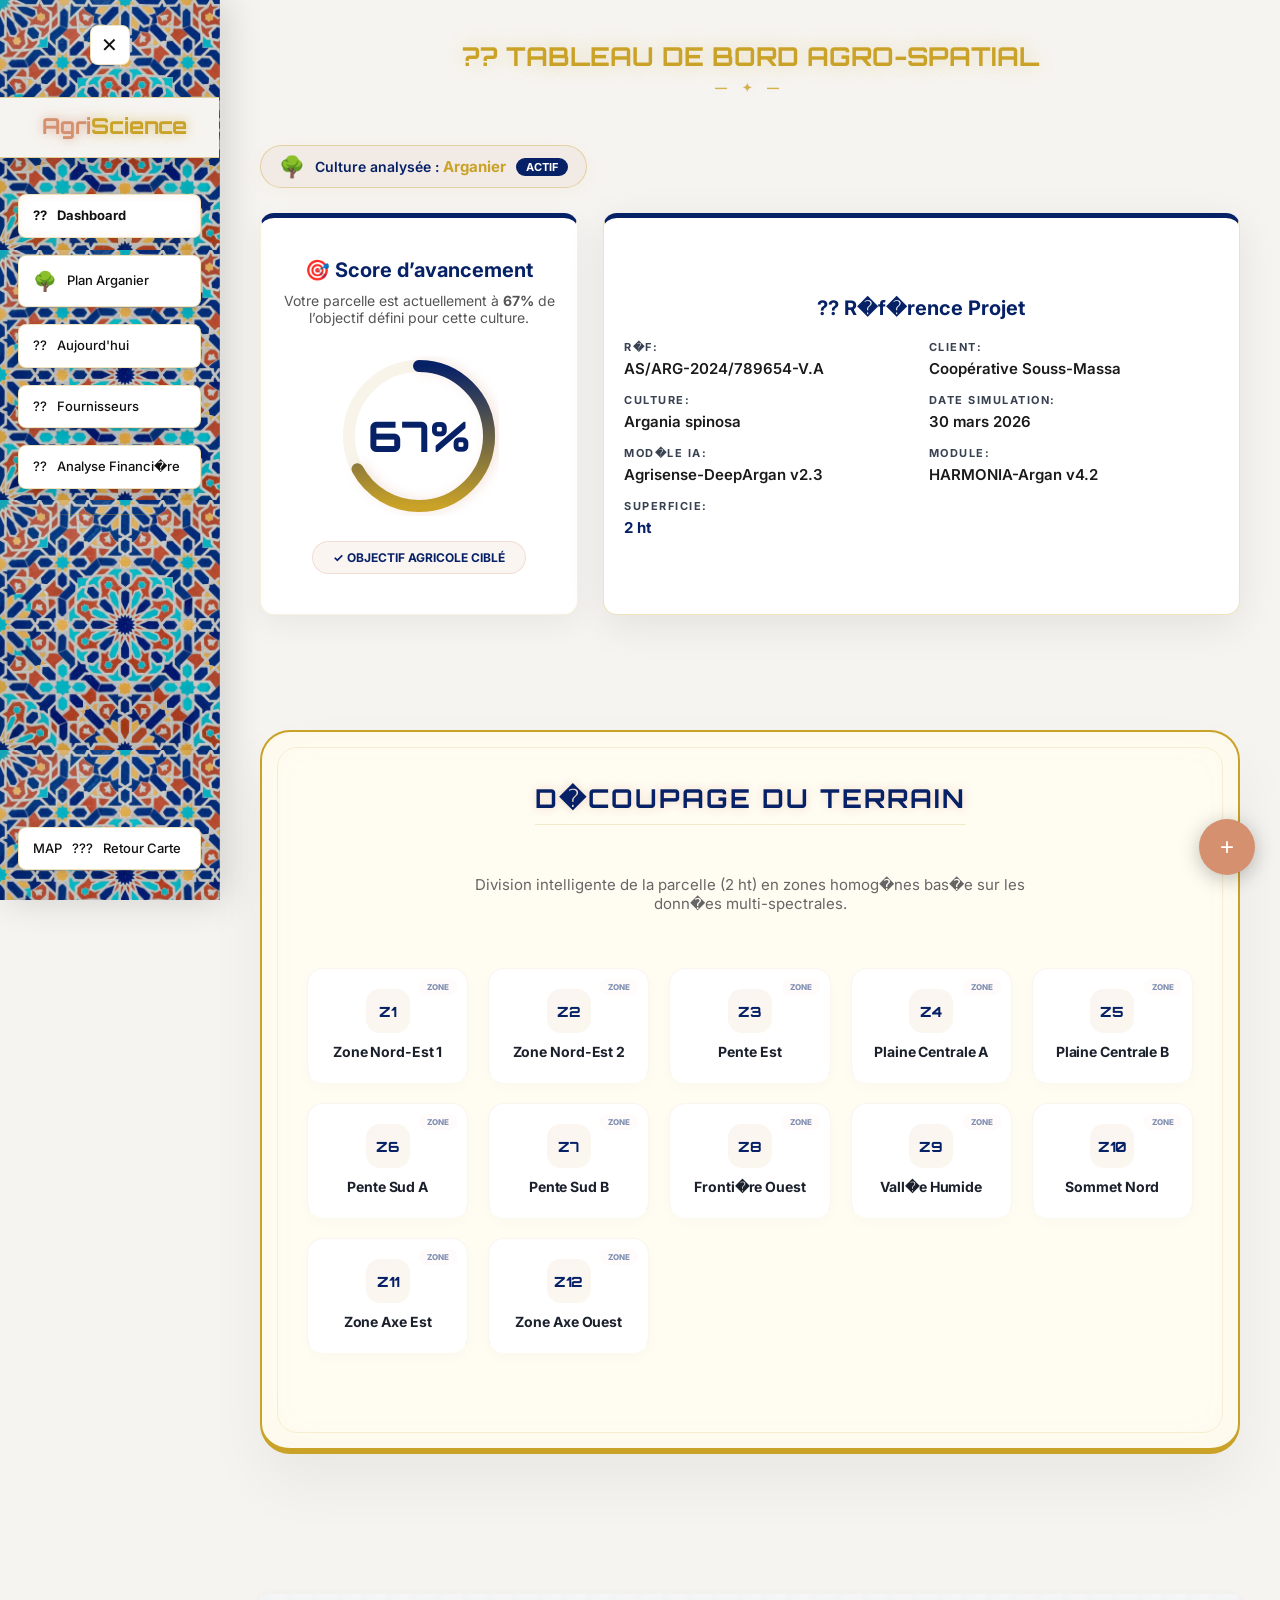
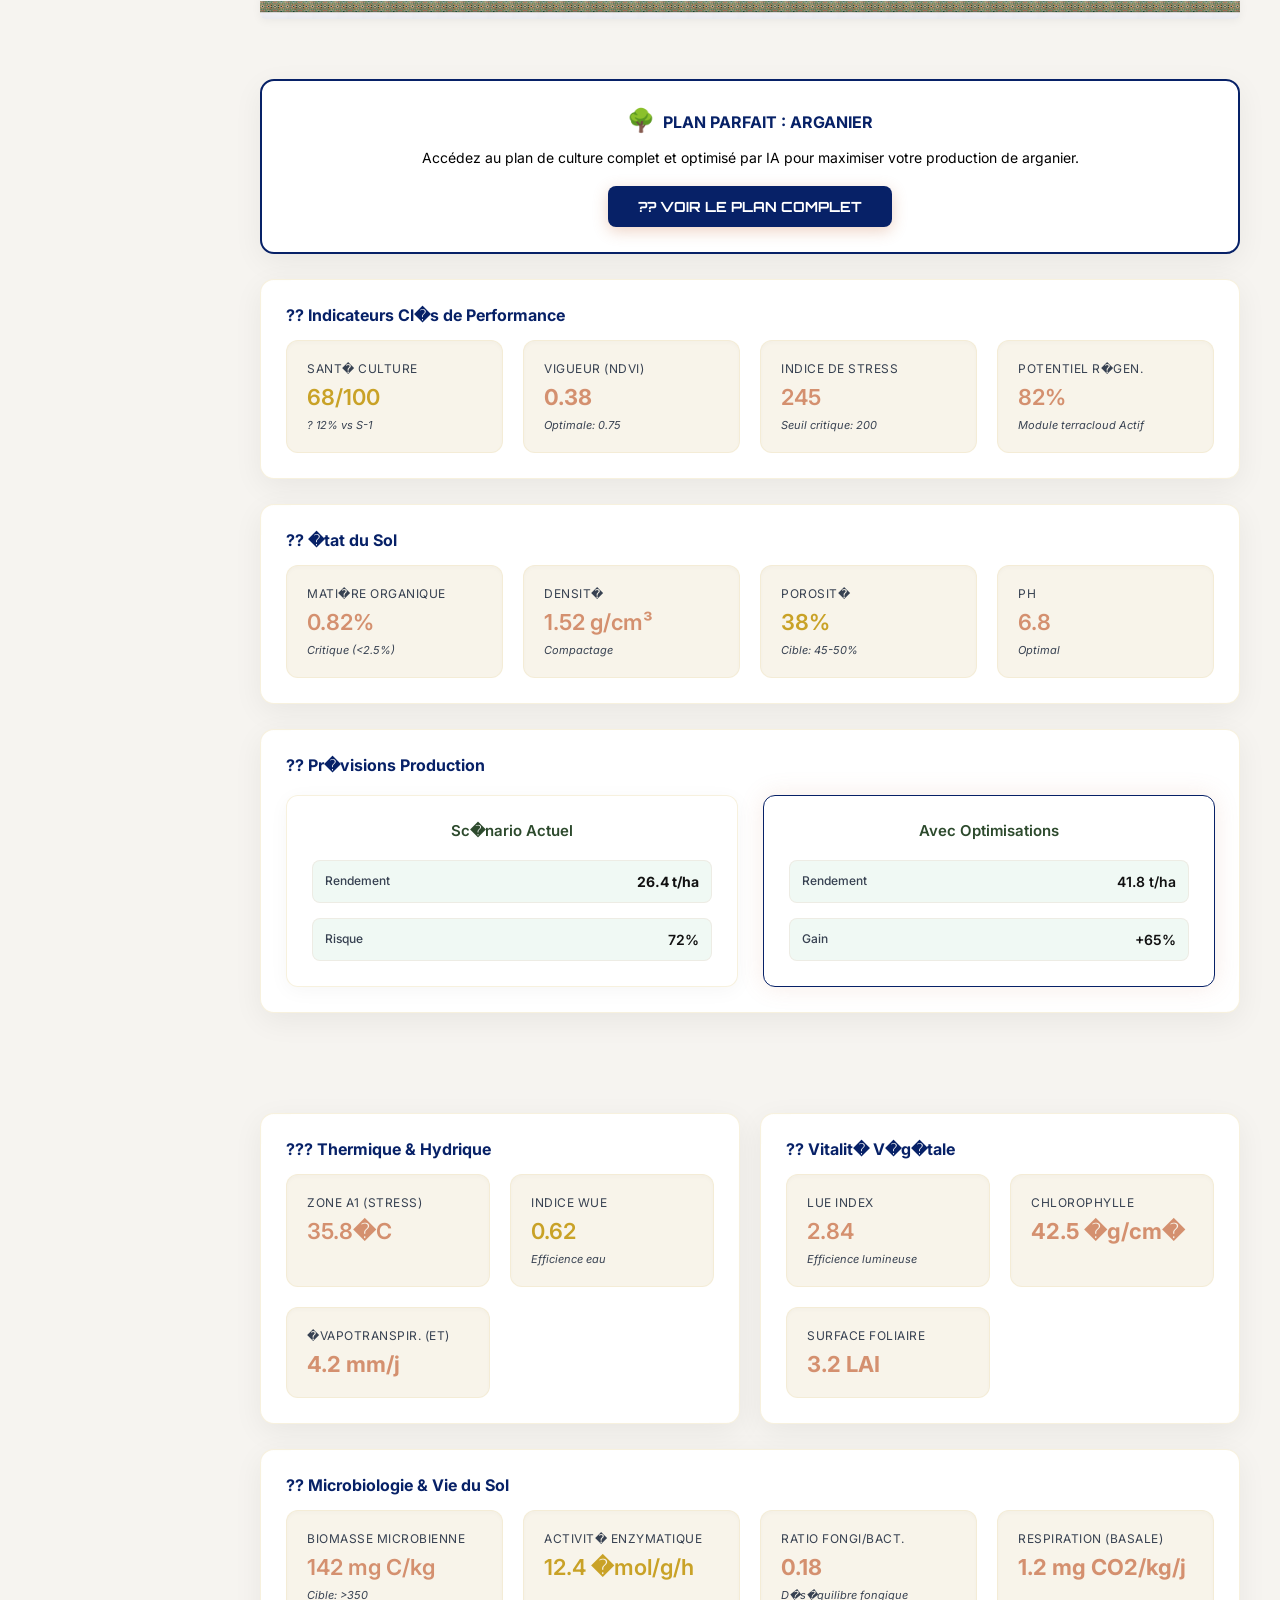
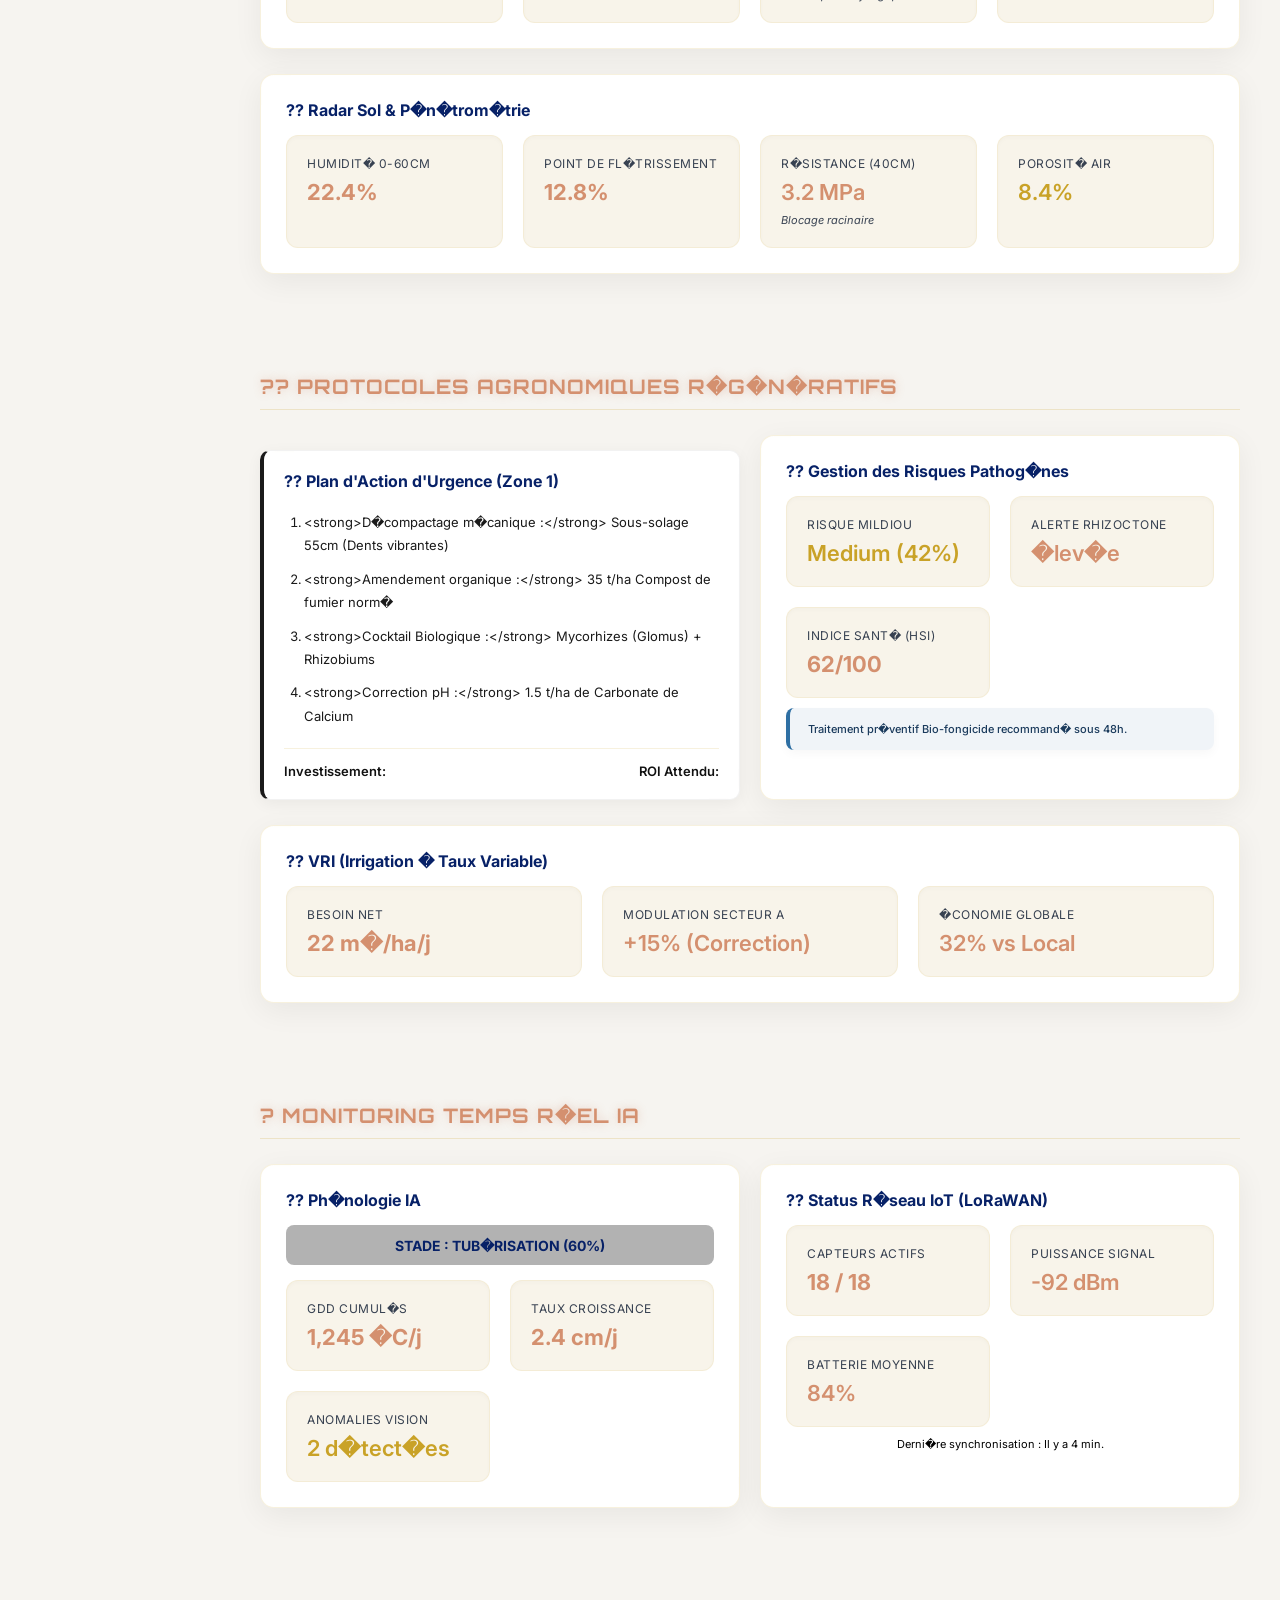
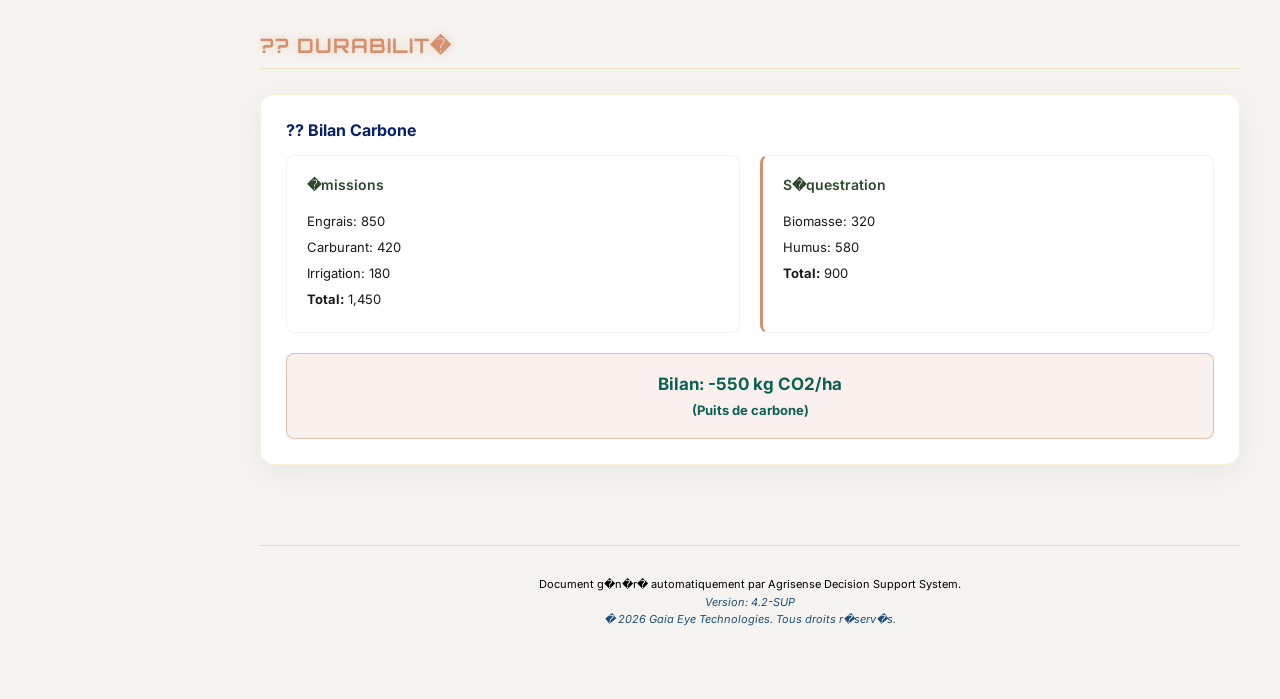
==== commit ae377f5e: "bb" ====
--- a/gaia_dashboard/index.html
+++ b/gaia_dashboard/index.html
@@ -322,7 +322,7 @@
             <button class="sidebar-toggle-btn"
                 onclick="document.querySelector('.dashboard-container').classList.toggle('sidebar-collapsed'); document.querySelector('.dashboard-container').classList.toggle('sidebar-open')"
                 title="Toggle Sidebar"></button>
-            <div class="sidebar-header"><span class="gaia-text">Agri</span><span class="eye-text">Science</span></div>
+            <div class="sidebar-header"><span class="gaia-text">Agri</span><span class="eye-text">sense</span></div>
             <div class="nav-item active" data-tooltip="Dashboard" data-i18n="nav_dashboard"><span
                     class="nav-icon">??</span> <span class="nav-text">Dashboard</span></div>
             <div class="nav-item" id="nav-plan" onclick="window.location.href='plan_parfait_arganier.html'"
--- a/gaia_dashboard/styles/moroccan-theme.css
+++ b/gaia_dashboard/styles/moroccan-theme.css
@@ -1,6 +1,6 @@
 /* ============================================================
    Agrisense — MOROCCAN INNOVATION THEME
-   Palette: Emerald Green, Gold, Terracotta, Atlas Blue, Sand
+   Palette: Emerald Green, Gold, #072167, Atlas Blue, Sand
    ============================================================ */
 
 /* --- CSS Variables --- */
@@ -9,7 +9,7 @@
   --moroccan-emerald-light: #D4906F;
   --moroccan-gold: #C9A227;
   --moroccan-gold-light: #f0c843;
-  --moroccan-terracotta: #072167;
+  --moroccan-#072167: #072167;
   --moroccan-blue: #1F4E79;
   --moroccan-blue-light: #2e6fa3;
   --moroccan-sand: #E8DCCB;
@@ -185,7 +185,7 @@
   background: linear-gradient(180deg,
       var(--moroccan-emerald),
       var(--moroccan-gold),
-      var(--moroccan-terracotta),
+      var(--moroccan-#072167),
       var(--moroccan-blue));
   background-size: 100% 300%;
   animation: borderFlow 6s ease infinite;
@@ -245,7 +245,7 @@
   background: linear-gradient(90deg,
       var(--moroccan-emerald),
       var(--moroccan-gold),
-      var(--moroccan-terracotta),
+      var(--moroccan-#072167),
       var(--moroccan-blue));
   background-size: 200% 100%;
   animation: borderFlow 4s ease infinite;
@@ -370,7 +370,7 @@
   background: linear-gradient(90deg,
       var(--moroccan-emerald),
       var(--moroccan-gold),
-      var(--moroccan-terracotta),
+      var(--moroccan-#072167),
       var(--moroccan-blue),
       var(--moroccan-emerald));
   background-size: 300% 100%;
@@ -429,7 +429,7 @@
   content: '— ✦ —';
   display: block;
   font-size: 12px;
-  color: var(--moroccan-terracotta);
+  color: var(--moroccan-#072167);
   letter-spacing: 6px;
   margin-top: 8px;
   font-family: 'Inter', sans-serif;
@@ -551,7 +551,7 @@
   background: linear-gradient(180deg,
       var(--moroccan-emerald) 0%,
       var(--moroccan-gold) 30%,
-      var(--moroccan-terracotta) 60%,
+      var(--moroccan-#072167) 60%,
       var(--moroccan-blue) 100%);
   opacity: 0.5;
   z-index: 50;
@@ -589,7 +589,7 @@
   background: linear-gradient(90deg,
       var(--moroccan-emerald),
       var(--moroccan-gold),
-      var(--moroccan-terracotta),
+      var(--moroccan-#072167),
       var(--moroccan-blue));
 }
 
@@ -723,7 +723,7 @@
   background: linear-gradient(90deg,
       var(--moroccan-emerald),
       var(--moroccan-gold),
-      var(--moroccan-terracotta),
+      var(--moroccan-#072167),
       var(--moroccan-blue),
       var(--moroccan-emerald));
   z-index: 200;
@@ -788,7 +788,7 @@
   content: '— ✦ —';
   display: block;
   font-size: 12px;
-  color: var(--moroccan-terracotta);
+  color: var(--moroccan-#072167);
   letter-spacing: 6px;
   margin-top: 8px;
   font-family: 'Inter', sans-serif;
@@ -957,7 +957,7 @@
 }
 
 .metric-value.alert {
-  color: var(--moroccan-terracotta);
+  color: var(--moroccan-#072167);
 }
 
 .metric-value.warning {
@@ -1009,7 +1009,7 @@
 }
 
 .data-table td.alert {
-  color: var(--moroccan-terracotta);
+  color: var(--moroccan-#072167);
   font-weight: 600;
 }
 
@@ -1057,7 +1057,7 @@
 
 .alert-box.warning {
   background: #FFF9F0;
-  border-color: var(--moroccan-terracotta);
+  border-color: var(--moroccan-#072167);
   color: #7c4500;
   font-weight: 500;
 }
@@ -1115,7 +1115,7 @@
 }
 
 .horizon li strong.alert {
-  color: var(--moroccan-terracotta);
+  color: var(--moroccan-#072167);
 }
 
 .horizon li strong.warning {
@@ -1136,7 +1136,7 @@
 }
 
 .zone-card.critical {
-  border-color: var(--moroccan-terracotta);
+  border-color: var(--moroccan-#072167);
 }
 
 .zone-card.medium {
@@ -1323,7 +1323,7 @@
 
 .alert-level.warning {
   background: rgba(196, 106, 58, 0.08);
-  border-color: var(--moroccan-terracotta);
+  border-color: var(--moroccan-#072167);
 }
 
 .alert-level.critical {
@@ -1449,7 +1449,7 @@
 }
 
 .carbon-section.emissions {
-  border-left: 3px solid var(--moroccan-terracotta);
+  border-left: 3px solid var(--moroccan-#072167);
 }
 
 .carbon-section.sequestration {
@@ -1704,7 +1704,7 @@
 }
 
 .alert {
-  color: var(--moroccan-terracotta);
+  color: var(--moroccan-#072167);
   font-weight: 600;
 }
 
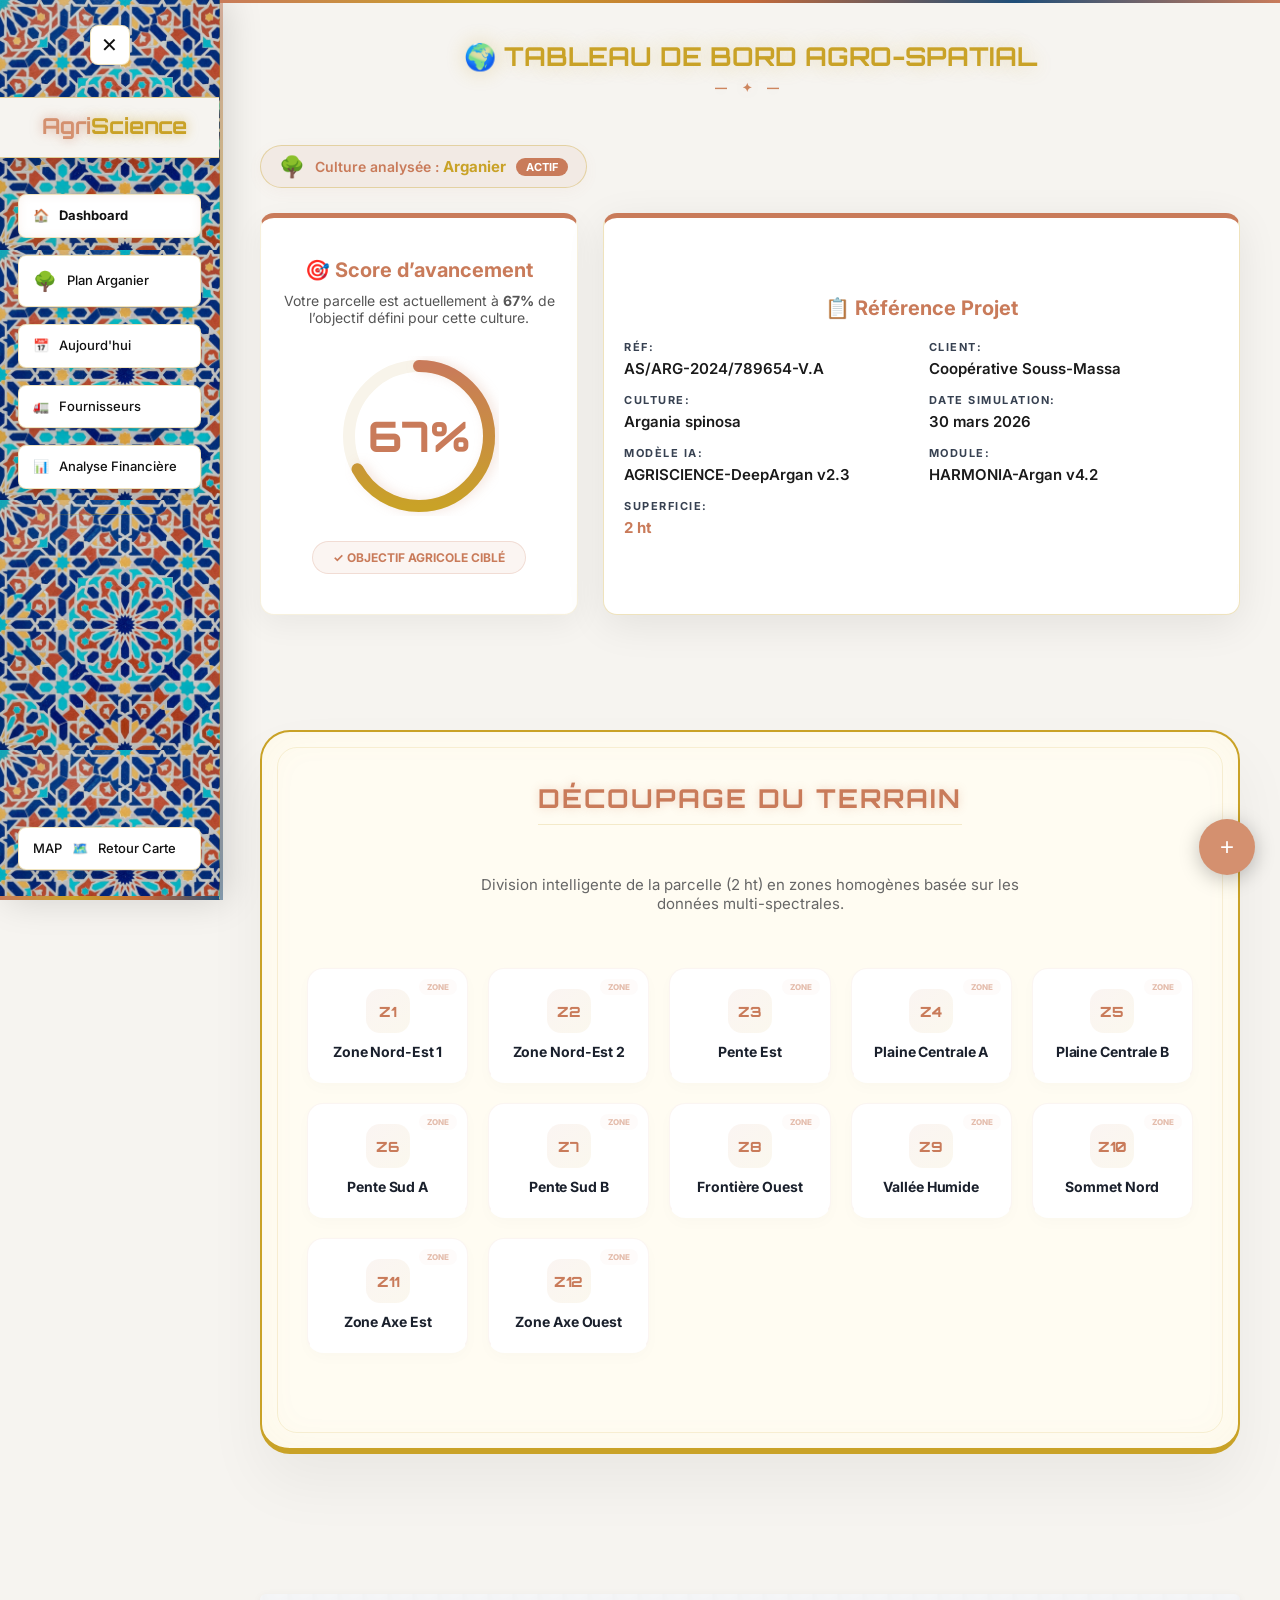
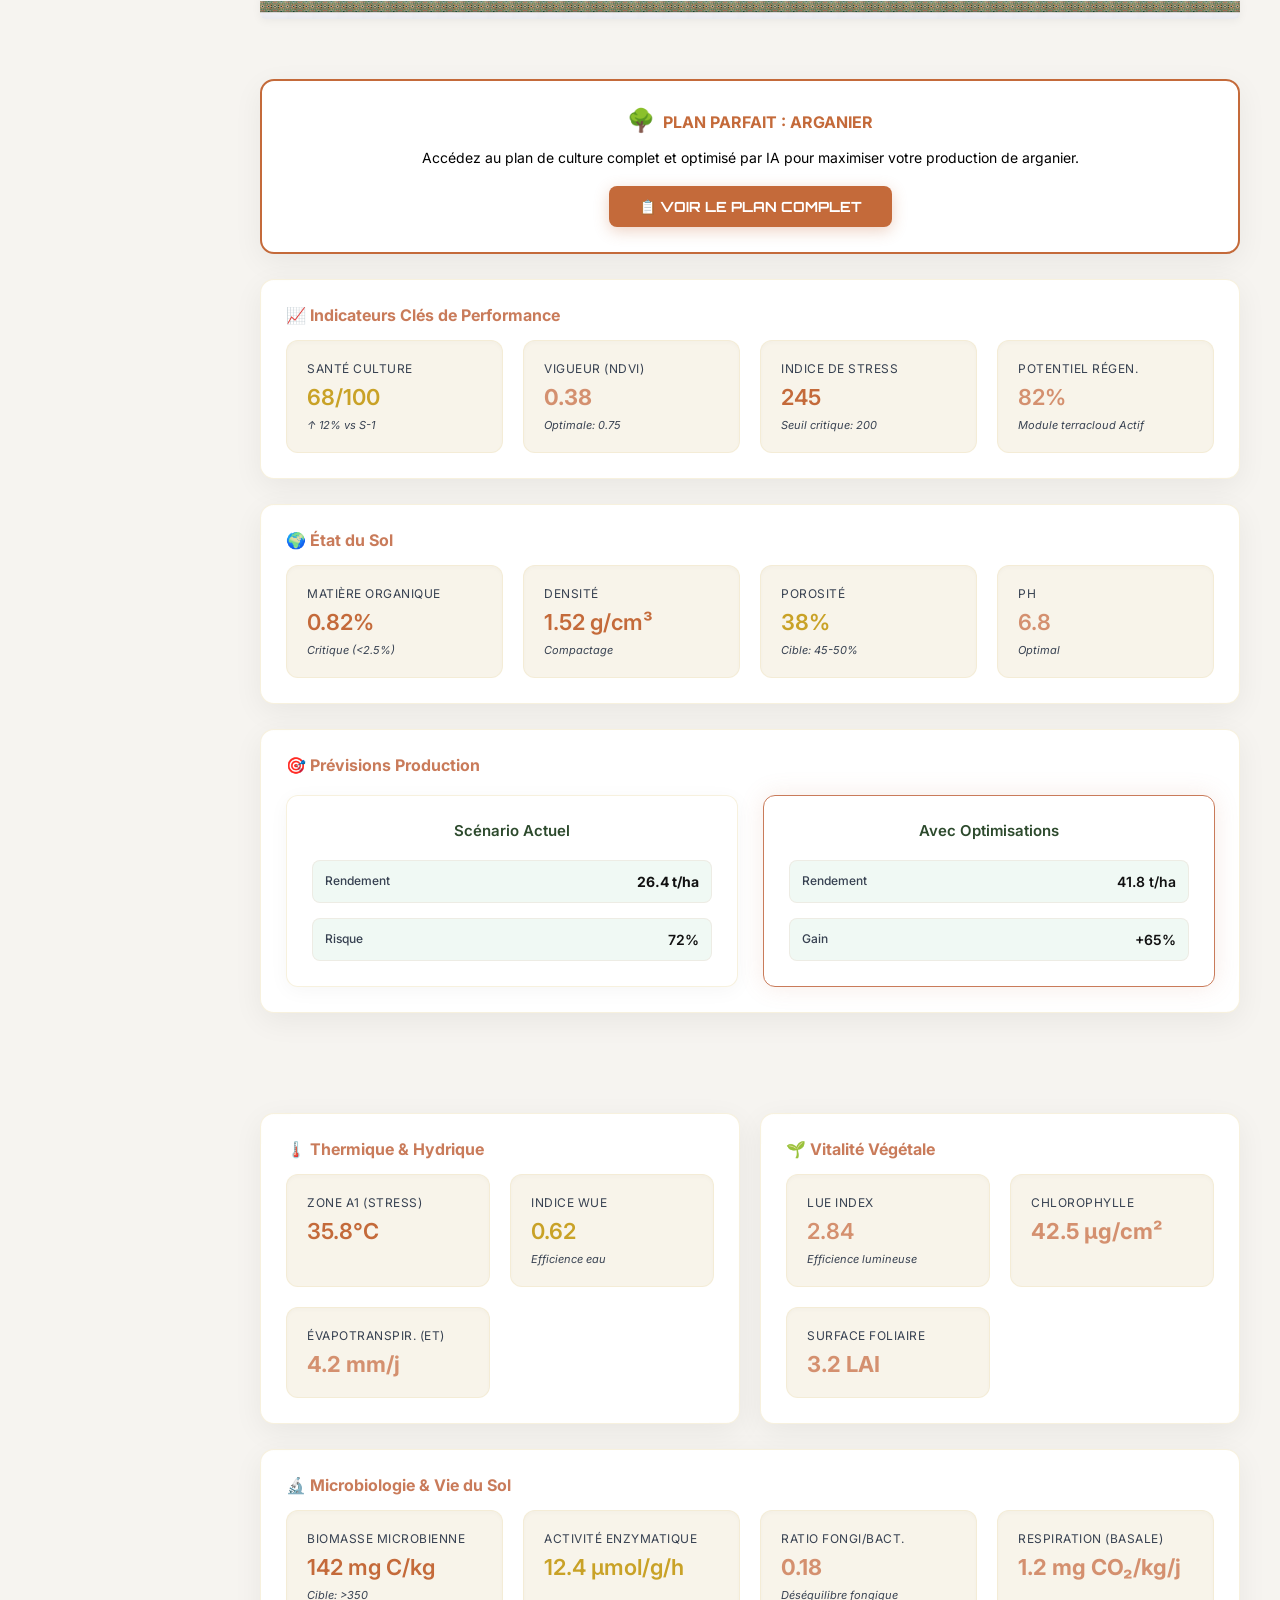
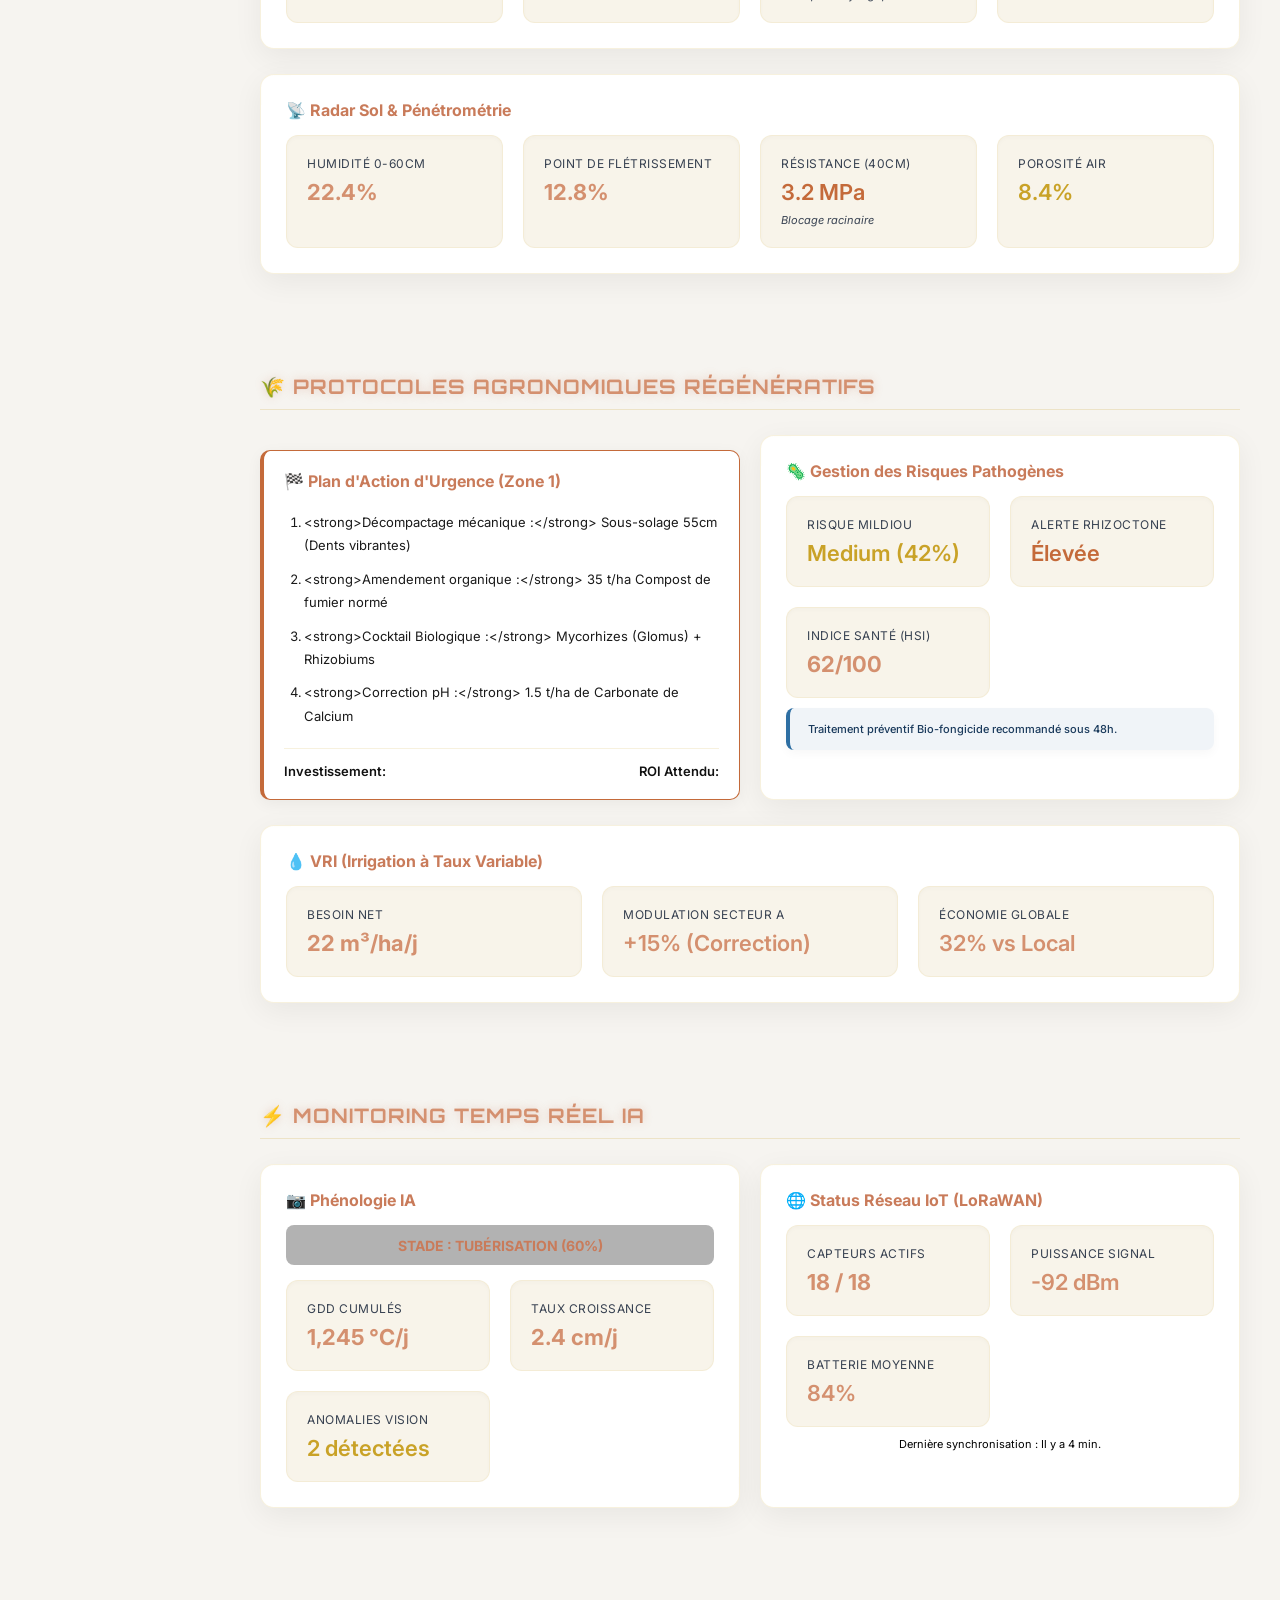
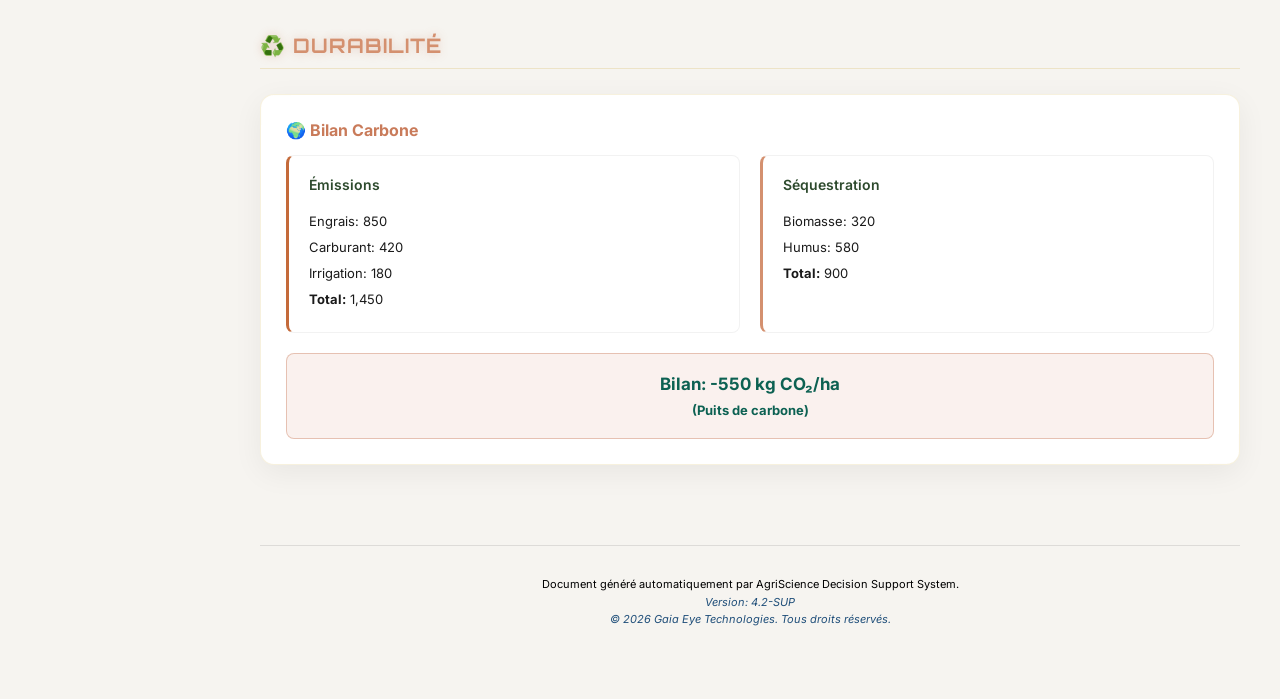
==== commit 31452bc7: "vv" ====
--- a/gaia_dashboard/index.html
+++ b/gaia_dashboard/index.html
@@ -1,14 +1,14 @@
-<!DOCTYPE html>
+﻿<!DOCTYPE html>
 <html lang="fr">
 
 <head>
     <meta charset="UTF-8">
     <meta name="viewport" content="width=device-width, initial-scale=1.0">
-    <meta name="theme-color" content="#072167">
+    <meta name="theme-color" content="#C97B5A">
     <link rel="icon" type="image/png" href="../images/imagefav.png">
     <link rel="apple-touch-icon" href="../images/imagefav.png">
     <link rel="manifest" href="manifest.json">
-    <title>Agrisense - Dashboard Agro-Spatial</title>
+    <title>AGRISCIENCE - Dashboard Agro-Spatial</title>
     <link
         href="https://fonts.googleapis.com/css2?family=Inter:wght@400;500;600&family=Orbitron:wght@400;700&display=swap"
         rel="stylesheet">
@@ -118,12 +118,12 @@
             align-items: center;
             justify-content: center;
             border-radius: 14px;
-            color: #072167;
+            color: #C97B5A;
             transition: all 0.4s ease;
         }
 
         .zone-btn-card:hover .zone-card-icon {
-            background: linear-gradient(135deg, #072167, #C9A227);
+            background: linear-gradient(135deg, #C97B5A, #C9A227);
             color: #ffffff;
             transform: scale(1.1);
         }
@@ -138,7 +138,7 @@
         }
 
         .zone-btn-card:hover .zone-name {
-            color: #072167;
+            color: #C97B5A;
         }
 
         .zone-btn-card .zone-badge {
@@ -148,7 +148,7 @@
             font-size: 8px;
             font-weight: 800;
             background: rgba(201, 123, 90, 0.06);
-            color: #072167;
+            color: #C97B5A;
             padding: 3px 8px;
             border-radius: 8px;
             text-transform: uppercase;
@@ -187,7 +187,7 @@
             box-shadow: 0 25px 60px rgba(0, 0, 0, 0.2);
             transform: scale(0.9);
             transition: transform 0.3s cubic-bezier(0.34, 1.56, 0.64, 1);
-            border-top: 8px solid #072167;
+            border-top: 8px solid #C97B5A;
         }
 
         #zone-popup-overlay.active .zone-popup-content {
@@ -213,12 +213,12 @@
 
         .close-popup:hover {
             background: #e5e7eb;
-            color: #072167;
+            color: #C97B5A;
             transform: rotate(90deg);
         }
 
         .popup-title {
-            color: #072167;
+            color: #C97B5A;
             font-family: 'Orbitron', sans-serif;
             font-size: 20px;
             margin-bottom: 20px;
@@ -270,7 +270,7 @@
         .step-number {
             width: 24px;
             height: 24px;
-            background: #072167;
+            background: #C97B5A;
             color: white;
             border-radius: 50%;
             display: flex;
@@ -322,9 +322,9 @@
             <button class="sidebar-toggle-btn"
                 onclick="document.querySelector('.dashboard-container').classList.toggle('sidebar-collapsed'); document.querySelector('.dashboard-container').classList.toggle('sidebar-open')"
                 title="Toggle Sidebar"></button>
-            <div class="sidebar-header"><span class="gaia-text">Agri</span><span class="eye-text">sense</span></div>
+            <div class="sidebar-header"><span class="gaia-text">Agri</span><span class="eye-text">Science</span></div>
             <div class="nav-item active" data-tooltip="Dashboard" data-i18n="nav_dashboard"><span
-                    class="nav-icon">??</span> <span class="nav-text">Dashboard</span></div>
+                    class="nav-icon">🏠</span> <span class="nav-text">Dashboard</span></div>
             <div class="nav-item" id="nav-plan" onclick="window.location.href='plan_parfait_arganier.html'"
                 data-tooltip="Plan Arganier" data-i18n="nav_plan"><span class="nav-icon"><img
                         src="../images/arganier.png" style="width:20px; height:20px; vertical-align:middle;"></span>
@@ -332,19 +332,19 @@
                     Arganier</span>
             </div>
             <div class="nav-item" id="nav-today" onclick="window.location.href='plan_parfait_arganier.html?view=today'"
-                data-tooltip="Aujourd'hui" data-i18n="nav_today"><span class="nav-icon">??</span> <span
+                data-tooltip="Aujourd'hui" data-i18n="nav_today"><span class="nav-icon">📅</span> <span
                     class="nav-text">Aujourd'hui</span>
             </div>
             <div class="nav-item" onclick="window.location.href='fournisseurs.html'" data-tooltip="Fournisseurs"
-                data-i18n="nav_suppliers"><span class="nav-icon">??</span> <span class="nav-text">Fournisseurs</span>
+                data-i18n="nav_suppliers"><span class="nav-icon">🚛</span> <span class="nav-text">Fournisseurs</span>
             </div>
             <div class="nav-item" onclick="window.location.href='analyse_financiere.html'"
-                data-tooltip="Analyse Financi�re" data-i18n="nav_finance"><span class="nav-icon">??</span> <span
-                    class="nav-text">Analyse Financi�re</span></div>
+                data-tooltip="Analyse Financière" data-i18n="nav_finance"><span class="nav-icon">📊</span> <span
+                    class="nav-text">Analyse Financière</span></div>
 
             <div class="nav-divider"></div>
             <div class="nav-item back-btn" onclick="window.location.href='../map/index.html'"
-                data-tooltip="Retour Carte" data-i18n="nav_back_map">MAP <span class="nav-icon">???</span> <span
+                data-tooltip="Retour Carte" data-i18n="nav_back_map">MAP <span class="nav-icon">🗺️</span> <span
                     class="nav-text">Retour Carte</span>
             </div>
 
@@ -352,13 +352,13 @@
 
         <!-- Main Content -->
         <div class="main-content">
-            <h1 class="main-title" data-i18n="dash_main_title">?? TABLEAU DE BORD AGRO-SPATIAL</h1>
+            <h1 class="main-title" data-i18n="dash_main_title">🌍 TABLEAU DE BORD AGRO-SPATIAL</h1>
 
             <!-- Active Crop Indicator Banner -->
-            <div id="active-crop-indicator" class="active-crop-banner" style="display: inline-flex; align-items: center; gap: 10px; background: rgba(201, 123, 90, 0.08); border: 1px solid rgba(201, 162, 39, 0.35); padding: 8px 18px; border-radius: 25px; margin-top: 5px; margin-bottom: 25px; font-size: 14px; font-weight: 600; color: #072167; box-shadow: 0 4px 15px rgba(201, 123, 90, 0.05);">
-                <span id="active-crop-icon" style="font-size: 1.3rem;">??</span>
-                <span><span data-i18n="crop_active_label">Culture analys�e :</span> <strong id="active-crop-name" style="color: #C9A227; font-size: 15px;">Arganier</strong></span>
-                <span style="background: #072167; color: #fff; padding: 2px 10px; border-radius: 12px; font-size: 11px; font-weight: 700; text-transform: uppercase;">Actif</span>
+            <div id="active-crop-indicator" class="active-crop-banner" style="display: inline-flex; align-items: center; gap: 10px; background: rgba(201, 123, 90, 0.08); border: 1px solid rgba(201, 162, 39, 0.35); padding: 8px 18px; border-radius: 25px; margin-top: 5px; margin-bottom: 25px; font-size: 14px; font-weight: 600; color: #C97B5A; box-shadow: 0 4px 15px rgba(201, 123, 90, 0.05);">
+                <span id="active-crop-icon" style="font-size: 1.3rem;">🌳</span>
+                <span><span data-i18n="crop_active_label">Culture analysée :</span> <strong id="active-crop-name" style="color: #C9A227; font-size: 15px;">Arganier</strong></span>
+                <span style="background: #C97B5A; color: #fff; padding: 2px 10px; border-radius: 12px; font-size: 11px; font-weight: 700; text-transform: uppercase;">Actif</span>
             </div>
 
             <!-- Horizontal Layout for Score & Reference -->
@@ -367,14 +367,14 @@
 
                 <!-- Global Advancement Score Card -->
                 <div class="card"
-                    style="border-top: 5px solid #072167; background: #FFFFFF; box-shadow: 0 10px 30px rgba(0,0,0,0.05); text-align: center; display: flex; flex-direction: column; align-items: center; justify-content: center; padding: 40px 20px;">
+                    style="border-top: 5px solid #C97B5A; background: #FFFFFF; box-shadow: 0 10px 30px rgba(0,0,0,0.05); text-align: center; display: flex; flex-direction: column; align-items: center; justify-content: center; padding: 40px 20px;">
                     <h3 data-i18n="dash_matching_score"
-                        style="margin: 0 0 10px 0; color: #072167; display: flex; align-items: center; justify-content: center; gap: 10px; font-size: 20px;">
-                        ?? Score d�avancement
+                        style="margin: 0 0 10px 0; color: #C97B5A; display: flex; align-items: center; justify-content: center; gap: 10px; font-size: 20px;">
+                        🎯 Score d’avancement
                     </h3>
                     <p id="matching-score-desc" data-i18n="dash_matching_desc"
                         style="margin: 0 0 30px 0; color: #555; font-size: 14px;">
-                        Votre parcelle progresse vers les conditions agricoles cibl�es pour votre culture.
+                        Votre parcelle progresse vers les conditions agricoles ciblées pour votre culture.
                     </p>
 
                     <!-- Circular Score -->
@@ -389,34 +389,34 @@
                             <defs>
                                 <linearGradient id="scoreGrad" x1="0%" y1="0%" x2="100%" y2="0%">
                                     <stop offset="0%" stop-color="#C9A227" />
-                                    <stop offset="100%" stop-color="#072167" />
+                                    <stop offset="100%" stop-color="#C97B5A" />
                                 </linearGradient>
                             </defs>
                         </svg>
                         <div
                             style="position: absolute; top: 0; left: 0; width: 100%; height: 100%; display: flex; flex-direction: column; justify-content: center; align-items: center;">
                             <span id="matching-score-text"
-                                style="font-size: 42px; font-weight: 800; color: #072167; font-family: 'Orbitron', sans-serif;">67%</span>
+                                style="font-size: 42px; font-weight: 800; color: #C97B5A; font-family: 'Orbitron', sans-serif;">67%</span>
                         </div>
                     </div>
 
                     <div
-                        style="background: rgba(201,123,90,0.08); padding: 8px 20px; border-radius: 20px; color: #072167; font-weight: 700; font-size: 12px; text-transform: uppercase; border: 1px solid rgba(201,123,90,0.2);"
+                        style="background: rgba(201,123,90,0.08); padding: 8px 20px; border-radius: 20px; color: #C97B5A; font-weight: 700; font-size: 12px; text-transform: uppercase; border: 1px solid rgba(201,123,90,0.2);"
                         data-i18n="dash_certified">
-                        ? Objectif agricole cibl�
+                        ✓ Objectif agricole ciblé
                     </div>
                 </div>
 
                 <!-- Reference Card -->
                 <div class="card ref-card"
-                    style="border-top: 5px solid #072167 !important; background: #FFFFFF; box-shadow: 0 10px 30px rgba(0,0,0,0.05); padding: 40px 20px; display: flex; flex-direction: column; justify-content: center;">
+                    style="border-top: 5px solid #C97B5A !important; background: #FFFFFF; box-shadow: 0 10px 30px rgba(0,0,0,0.05); padding: 40px 20px; display: flex; flex-direction: column; justify-content: center;">
                     <h3
-                        style="margin: 0 0 20px 0; color: #072167; display: flex; align-items: center; justify-content: center; gap: 10px; font-size: 20px; border-bottom: none;">
-                        ?? R�f�rence Projet</h3>
+                        style="margin: 0 0 20px 0; color: #C97B5A; display: flex; align-items: center; justify-content: center; gap: 10px; font-size: 20px; border-bottom: none;">
+                        📋 Référence Projet</h3>
                     <div class="ref-grid"
                         style="display: grid; grid-template-columns: repeat(auto-fit, minmax(200px, 1fr)); gap: 15px;">
                         <div class="ref-item">
-                            <span class="ref-label" data-i18n="dash_ref_id_label">R�f:</span>
+                            <span class="ref-label" data-i18n="dash_ref_id_label">Réf:</span>
                             <span id="ref-id" class="ref-value">TN/DS/2024/789654/P01/V4.2-FR-SUP</span>
                         </div>
                         <div class="ref-item">
@@ -426,47 +426,47 @@
                         </div>
                         <div class="ref-item">
                             <span class="ref-label" data-i18n="dash_ref_culture">Culture:</span>
-                            <span id="ref-culture" class="ref-value">Solanum tuberosum L. cv. 'D�sir�e'</span>
+                            <span id="ref-culture" class="ref-value">Solanum tuberosum L. cv. 'Désirée'</span>
                         </div>
                         <div class="ref-item">
                             <span class="ref-label" data-i18n="dash_ref_date">Date Simulation:</span>
                             <span id="ref-date" class="ref-value">30 mars 2026</span>
                         </div>
                         <div class="ref-item">
-                            <span class="ref-label" data-i18n="dash_ref_ia">Mod�le IA:</span>
-                            <span id="ref-ia" class="ref-value">Agrisense-DeepSoil v5.3</span>
+                            <span class="ref-label" data-i18n="dash_ref_ia">Modèle IA:</span>
+                            <span id="ref-ia" class="ref-value">AGRISCIENCE-DeepSoil v5.3</span>
                         </div>
                         <div class="ref-item">
                             <span class="ref-label" data-i18n="dash_ref_module">Module:</span>
-                            <span id="ref-module" class="ref-value">Agrisense v2.1</span>
+                            <span id="ref-module" class="ref-value">agriscience v2.1</span>
                         </div>
                         <div class="ref-item">
                             <span class="ref-label" data-i18n="dash_ref_area">Superficie:</span>
-                            <span id="display-area" class="ref-value" style="color: #072167; font-weight: 700;">2
+                            <span id="display-area" class="ref-value" style="color: #C97B5A; font-weight: 700;">2
                                 ht</span>
                         </div>
                     </div>
                 </div>
             </div>
 
-            <!-- Section D�coupage du terrain -->
+            <!-- Section Découpage du terrain -->
             <section id="terrain-split-section" class="section" style="padding: 40px 0;">
                 <div class="royal-frame">
                     <div style="text-align: center; margin-bottom: 40px;">
                         <h2 data-i18n="zone_split_title"
-                            style="color: #072167; display: inline-block; font-family: 'Orbitron', sans-serif; font-size: 26px; position: relative; letter-spacing: 2px; text-transform: uppercase;">
-                            D�coupage du terrain
+                            style="color: #C97B5A; display: inline-block; font-family: 'Orbitron', sans-serif; font-size: 26px; position: relative; letter-spacing: 2px; text-transform: uppercase;">
+                            Découpage du terrain
                             <div
-                                style="position: absolute; bottom: -12px; left: 50%; transform: translateX(-50%); width: 100px; height: 4px; background: linear-gradient(90deg, #072167, #C9A227, #072167); border-radius: 2px;">
+                                style="position: absolute; bottom: -12px; left: 50%; transform: translateX(-50%); width: 100px; height: 4px; background: linear-gradient(90deg, #C97B5A, #C9A227, #C97B5A); border-radius: 2px;">
                             </div>
                         </h2>
                         <p style="color: #666; margin-top: 25px; font-size: 15px; max-width: 600px; margin-left: auto; margin-right: auto;"
-                            data-i18n="dash_zoning_desc">Division intelligente de la parcelle en zones homog�nes bas�e
-                            sur les donn�es multi-spectrales pour une pr�cision agronomique absolue.</p>
+                            data-i18n="dash_zoning_desc">Division intelligente de la parcelle en zones homogènes basée
+                            sur les données multi-spectrales pour une précision agronomique absolue.</p>
                     </div>
 
                     <div class="zones-buttons-grid" id="zones-buttons-container">
-                        <!-- G�n�r� par JS -->
+                        <!-- Généré par JS -->
                     </div>
                 </div>
             </section>
@@ -474,10 +474,10 @@
             <!-- Popups Detail Overlay -->
             <div id="zone-popup-overlay" onclick="if(event.target === this) closeZonePopup()">
                 <div class="zone-popup-content">
-                    <span class="close-popup" onclick="closeZonePopup()">?</span>
+                    <span class="close-popup" onclick="closeZonePopup()">✕</span>
                     <h3 id="popup-zone-name" class="popup-title"></h3>
                     <div class="start-point-box">
-                        <span class="start-point-label" data-i18n="zone_point_depart">Point de d�part</span>
+                        <span class="start-point-label" data-i18n="zone_point_depart">Point de départ</span>
                         <p id="popup-zone-desc" class="popup-desc" style="margin:0;"></p>
                     </div>
                 </div>
@@ -491,20 +491,20 @@
             <section id="overview" class="section">
 
                 <!-- Quick Access to Plan Fruits de l'arganier -->
-                <div class="card" style="background: #FFFFFF; border: 2px solid #072167; text-align: center;">
-                    <h3 style="color: #072167; margin-bottom: 15px;"><img src="../images/arganier.png"
+                <div class="card" style="background: #FFFFFF; border: 2px solid #C46A3A; text-align: center;">
+                    <h3 style="color: #C46A3A; margin-bottom: 15px;"><img src="../images/arganier.png"
                             style="width:24px; height:24px; vertical-align:middle; margin-right:8px;"><span
                             data-i18n="plan_hero_title">PLAN PARFAIT
                             FRUITS DE L'ARGANIER</span></h3>
-                    <p style="margin-bottom: 20px; color: #000000; font-size: 14px;" data-i18n="dash_plan_desc">Acc�dez
+                    <p style="margin-bottom: 20px; color: #000000; font-size: 14px;" data-i18n="dash_plan_desc">Accédez
                         au plan de
-                        culture complet et optimis� par IA pour maximiser votre production de arganier.</p>
+                        culture complet et optimisé par IA pour maximiser votre production de arganier.</p>
                     <button id="quick-access-btn"
-                        style="padding: 12px 30px; background: #072167; color: #fff; border: none; border-radius: 8px; font-weight: 700; cursor: pointer; font-family: 'Orbitron', sans-serif; transition: 0.3s; box-shadow: 0 4px 15px rgba(196, 106, 58, 0.3); font-size: 14px;"
+                        style="padding: 12px 30px; background: #C46A3A; color: #fff; border: none; border-radius: 8px; font-weight: 700; cursor: pointer; font-family: 'Orbitron', sans-serif; transition: 0.3s; box-shadow: 0 4px 15px rgba(196, 106, 58, 0.3); font-size: 14px;"
                         onmouseover="this.style.background='#a1562e'; this.style.transform='scale(1.05)'"
-                        onmouseout="this.style.background='#072167'; this.style.transform='scale(1)'"
+                        onmouseout="this.style.background='#C46A3A'; this.style.transform='scale(1)'"
                         data-i18n="dash_view_plan">
-                        ?? VOIR LE PLAN COMPLET
+                        📋 VOIR LE PLAN COMPLET
                     </button>
                 </div>
 
@@ -512,12 +512,12 @@
 
                 <!-- Key Metrics -->
                 <div class="card">
-                    <h3 data-i18n="dash_kpi_title">?? Indicateurs Cl�s de Performance</h3>
+                    <h3 data-i18n="dash_kpi_title">📈 Indicateurs Clés de Performance</h3>
                     <div class="data-grid">
                         <div class="metric">
-                            <span class="metric-label" data-i18n="dash_kpi_health">Sant� Culture</span>
+                            <span class="metric-label" data-i18n="dash_kpi_health">Santé Culture</span>
                             <span class="metric-value warning">68/100</span>
-                            <span class="metric-note" data-i18n="dash_kpi_health_note">? 12% vs S-1</span>
+                            <span class="metric-note" data-i18n="dash_kpi_health_note">↑ 12% vs S-1</span>
                         </div>
                         <div class="metric">
                             <span class="metric-label" data-i18n="dash_kpi_vigueur">Vigueur (NDVI)</span>
@@ -530,7 +530,7 @@
                             <span class="metric-note" data-i18n="dash_kpi_stress_note">Seuil critique: 200</span>
                         </div>
                         <div class="metric">
-                            <span class="metric-label" data-i18n="dash_kpi_regen">Potentiel R�gen.</span>
+                            <span class="metric-label" data-i18n="dash_kpi_regen">Potentiel Régen.</span>
                             <span class="metric-value success">82%</span>
                             <span class="metric-note" data-i18n="dash_kpi_regen_note">Module terracloud Actif</span>
                         </div>
@@ -539,20 +539,20 @@
 
                 <!-- Soil Analysis -->
                 <div class="card">
-                    <h3 data-i18n="dash_soil_title">?? �tat du Sol</h3>
+                    <h3 data-i18n="dash_soil_title">🌍 État du Sol</h3>
                     <div class="data-grid">
                         <div class="metric">
-                            <span class="metric-label" data-i18n="dash_soil_mo">Mati�re Organique</span>
+                            <span class="metric-label" data-i18n="dash_soil_mo">Matière Organique</span>
                             <span class="metric-value alert">0.82%</span>
                             <span class="metric-note" data-i18n="dash_soil_mo_note">Critique (<2.5%)< /span>
                         </div>
                         <div class="metric">
-                            <span class="metric-label" data-i18n="dash_soil_density">Densit�</span>
-                            <span class="metric-value alert">1.52 g/cm�</span>
+                            <span class="metric-label" data-i18n="dash_soil_density">Densité</span>
+                            <span class="metric-value alert">1.52 g/cm³</span>
                             <span class="metric-note" data-i18n="dash_soil_density_note">Compactage</span>
                         </div>
                         <div class="metric">
-                            <span class="metric-label" data-i18n="dash_soil_porosity">Porosit�</span>
+                            <span class="metric-label" data-i18n="dash_soil_porosity">Porosité</span>
                             <span class="metric-value warning">38%</span>
                             <span class="metric-note" data-i18n="dash_soil_porosity_note">Cible: 45-50%</span>
                         </div>
@@ -566,10 +566,10 @@
 
                 <!-- Production Forecast -->
                 <div class="card">
-                    <h3 data-i18n="dash_forecast_title">?? Pr�visions Production</h3>
+                    <h3 data-i18n="dash_forecast_title">🎯 Prévisions Production</h3>
                     <div class="scenario-comparison">
                         <div class="scenario-card base">
-                            <h4 data-i18n="dash_forecast_current">Sc�nario Actuel</h4>
+                            <h4 data-i18n="dash_forecast_current">Scénario Actuel</h4>
                             <div class="scenario-stats">
                                 <div class="stat">
                                     <span class="stat-label" data-i18n="dash_forecast_yield">Rendement</span>
@@ -604,11 +604,11 @@
 
                 <div class="detail-grid">
                     <div class="card">
-                        <h3 data-i18n="dash_thermal_hydro_title">??? Thermique & Hydrique</h3>
+                        <h3 data-i18n="dash_thermal_hydro_title">🌡️ Thermique & Hydrique</h3>
                         <div class="data-grid">
                             <div class="metric">
                                 <span class="metric-label" data-i18n="dash_metric_stress_zone">Zone A1 (Stress)</span>
-                                <span class="metric-value alert">35.8�C</span>
+                                <span class="metric-value alert">35.8°C</span>
                             </div>
                             <div class="metric">
                                 <span class="metric-label" data-i18n="dash_metric_wue">Indice WUE</span>
@@ -616,14 +616,14 @@
                                 <span class="metric-note" data-i18n="dash_metric_wue_note">Efficience eau</span>
                             </div>
                             <div class="metric">
-                                <span class="metric-label" data-i18n="dash_metric_et">�vapotranspir. (ET)</span>
+                                <span class="metric-label" data-i18n="dash_metric_et">Évapotranspir. (ET)</span>
                                 <span class="metric-value">4.2 mm/j</span>
                             </div>
                         </div>
                     </div>
 
                     <div class="card">
-                        <h3 data-i18n="dash_veg_vitality_title">?? Vitalit� V�g�tale</h3>
+                        <h3 data-i18n="dash_veg_vitality_title">🌱 Vitalité Végétale</h3>
                         <div class="data-grid">
                             <div class="metric">
                                 <span class="metric-label" data-i18n="dash_metric_lue">LUE Index</span>
@@ -632,7 +632,7 @@
                             </div>
                             <div class="metric">
                                 <span class="metric-label" data-i18n="dash_metric_chloro">Chlorophylle</span>
-                                <span class="metric-value">42.5 �g/cm�</span>
+                                <span class="metric-value">42.5 µg/cm²</span>
                             </div>
                             <div class="metric">
                                 <span class="metric-label" data-i18n="dash_metric_lai">Surface Foliaire</span>
@@ -643,7 +643,7 @@
                 </div>
 
                 <div class="card">
-                    <h3 data-i18n="dash_microbio_title">?? Microbiologie & Vie du Sol</h3>
+                    <h3 data-i18n="dash_microbio_title">🔬 Microbiologie & Vie du Sol</h3>
                     <div class="data-grid">
                         <div class="metric">
                             <span class="metric-label" data-i18n="dash_micro_biomass">Biomasse Microbienne</span>
@@ -651,39 +651,39 @@
                             <span class="metric-note" data-i18n="dash_micro_target">Cible: >350</span>
                         </div>
                         <div class="metric">
-                            <span class="metric-label" data-i18n="dash_enzymatic_activity">Activit� Enzymatique</span>
-                            <span class="metric-value warning">12.4 �mol/g/h</span>
+                            <span class="metric-label" data-i18n="dash_enzymatic_activity">Activité Enzymatique</span>
+                            <span class="metric-value warning">12.4 µmol/g/h</span>
                         </div>
                         <div class="metric">
                             <span class="metric-label" data-i18n="dash_fungi_bact_ratio">Ratio Fongi/Bact.</span>
                             <span class="metric-value">0.18</span>
-                            <span class="metric-note" data-i18n="dash_fungi_note">D�s�quilibre fongique</span>
+                            <span class="metric-note" data-i18n="dash_fungi_note">Déséquilibre fongique</span>
                         </div>
                         <div class="metric">
                             <span class="metric-label" data-i18n="dash_basal_respiration">Respiration (Basale)</span>
-                            <span class="metric-value">1.2 mg CO2/kg/j</span>
+                            <span class="metric-value">1.2 mg CO₂/kg/j</span>
                         </div>
                     </div>
                 </div>
 
                 <div class="card">
-                    <h3 data-i18n="dash_radar_soil_title">?? Radar Sol & P�n�trom�trie</h3>
+                    <h3 data-i18n="dash_radar_soil_title">📡 Radar Sol & Pénétrométrie</h3>
                     <div class="data-grid">
                         <div class="metric">
-                            <span class="metric-label" data-i18n="dash_moisture_depth">Humidit� 0-60cm</span>
+                            <span class="metric-label" data-i18n="dash_moisture_depth">Humidité 0-60cm</span>
                             <span class="metric-value info">22.4%</span>
                         </div>
                         <div class="metric">
-                            <span class="metric-label" data-i18n="dash_wilting_point">Point de Fl�trissement</span>
+                            <span class="metric-label" data-i18n="dash_wilting_point">Point de Flétrissement</span>
                             <span class="metric-value">12.8%</span>
                         </div>
                         <div class="metric">
-                            <span class="metric-label" data-i18n="dash_soil_resistance">R�sistance (40cm)</span>
+                            <span class="metric-label" data-i18n="dash_soil_resistance">Résistance (40cm)</span>
                             <span class="metric-value alert">3.2 MPa</span>
                             <span class="metric-note" data-i18n="dash_soil_resistance_note">Blocage racinaire</span>
                         </div>
                         <div class="metric">
-                            <span class="metric-label" data-i18n="dash_air_porosity">Porosit� Air</span>
+                            <span class="metric-label" data-i18n="dash_air_porosity">Porosité Air</span>
                             <span class="metric-value warning">8.4%</span>
                         </div>
                     </div>
@@ -692,28 +692,28 @@
 
             <!-- Agronomie Section -->
             <section id="agronomie" class="section">
-                <h2 data-i18n="dash_agro_protocols_title">?? PROTOCOLES AGRONOMIQUES R�G�N�RATIFS</h2>
+                <h2 data-i18n="dash_agro_protocols_title">🌾 PROTOCOLES AGRONOMIQUES RÉGÉNÉRATIFS</h2>
                 <div class="detail-grid">
                     <div class="card zone-card critical">
-                        <h3 data-i18n="dash_emergency_plan_title">?? Plan d'Action d'Urgence (Zone 1)</h3>
+                        <h3 data-i18n="dash_emergency_plan_title">🏁 Plan d'Action d'Urgence (Zone 1)</h3>
                         <ol style="font-size: 12px; line-height: 1.8;">
-                            <li data-i18n="dash_ep_step1"><strong>D�compactage m�canique :</strong> Sous-solage 55cm
+                            <li data-i18n="dash_ep_step1"><strong>Décompactage mécanique :</strong> Sous-solage 55cm
                                 (Dents vibrantes)</li>
                             <li data-i18n="dash_ep_step2"><strong>Amendement organique :</strong> 35 t/ha Compost de
-                                fumier norm�</li>
+                                fumier normé</li>
                             <li data-i18n="dash_ep_step3"><strong>Cocktail Biologique :</strong> Mycorhizes (Glomus) +
                                 Rhizobiums</li>
                             <li data-i18n="dash_ep_step4"><strong>Correction pH :</strong> 1.5 t/ha de Carbonate de
                                 Calcium</li>
                         </ol>
                         <div class="cost-roi">
-                            <span data-i18n="dash_ep_invest">Investissement: �2,450</span>
+                            <span data-i18n="dash_ep_invest">Investissement: €2,450</span>
                             <span class="success" data-i18n="dash_ep_roi">ROI Attendu: 380%</span>
                         </div>
                     </div>
 
                     <div class="card">
-                        <h3 data-i18n="dash_pathogen_risk_title">?? Gestion des Risques Pathog�nes</h3>
+                        <h3 data-i18n="dash_pathogen_risk_title">🦠 Gestion des Risques Pathogènes</h3>
                         <div class="data-grid">
                             <div class="metric">
                                 <span class="metric-label" data-i18n="dash_mildew_risk">Risque Mildiou</span>
@@ -721,33 +721,33 @@
                             </div>
                             <div class="metric">
                                 <span class="metric-label" data-i18n="dash_rhizo_alert">Alerte Rhizoctone</span>
-                                <span class="metric-value alert" data-i18n="dash_risk_high">�lev�e</span>
-                            </div>
-                            <div class="metric">
-                                <span class="metric-label" data-i18n="dash_hsi_index">Indice Sant� (HSI)</span>
+                                <span class="metric-value alert" data-i18n="dash_risk_high">Élevée</span>
+                            </div>
+                            <div class="metric">
+                                <span class="metric-label" data-i18n="dash_hsi_index">Indice Santé (HSI)</span>
                                 <span class="metric-value">62/100</span>
                             </div>
                         </div>
                         <div class="alert-box info" style="margin-top: 10px; font-size: 11px;"
                             data-i18n="dash_pathogen_note">
-                            Traitement pr�ventif Bio-fongicide recommand� sous 48h.
+                            Traitement préventif Bio-fongicide recommandé sous 48h.
                         </div>
                     </div>
                 </div>
 
                 <div class="card">
-                    <h3 data-i18n="dash_vri_title">?? VRI (Irrigation � Taux Variable)</h3>
+                    <h3 data-i18n="dash_vri_title">💧 VRI (Irrigation à Taux Variable)</h3>
                     <div class="irrigation-summary">
                         <div class="metric">
                             <span class="metric-label" data-i18n="dash_net_need">Besoin Net</span>
-                            <span class="metric-value">22 m�/ha/j</span>
+                            <span class="metric-value">22 m³/ha/j</span>
                         </div>
                         <div class="metric">
                             <span class="metric-label" data-i18n="dash_vri_modulation">Modulation Secteur A</span>
                             <span class="metric-value success" data-i18n="dash_vri_correction">+15% (Correction)</span>
                         </div>
                         <div class="metric">
-                            <span class="metric-label" data-i18n="dash_vri_savings">�conomie Globale</span>
+                            <span class="metric-label" data-i18n="dash_vri_savings">Économie Globale</span>
                             <span class="metric-value success" data-i18n="dash_vri_savings_note">32% vs Local</span>
                         </div>
                     </div>
@@ -756,21 +756,21 @@
 
             <!-- Monitoring Section -->
             <section id="monitoring" class="section">
-                <h2 data-i18n="dash_monitoring_title">? MONITORING TEMPS R�EL IA</h2>
+                <h2 data-i18n="dash_monitoring_title">⚡ MONITORING TEMPS RÉEL IA</h2>
                 <div class="detail-grid">
                     <div class="card">
-                        <h3 data-i18n="dash_monitoring_phenology">?? Ph�nologie IA</h3>
+                        <h3 data-i18n="dash_monitoring_phenology">📷 Phénologie IA</h3>
                         <div style="text-align: center; margin-bottom: 15px;">
                             <div style="background: rgba(0,0,0,0.3); padding: 10px; border-radius: 8px;">
-                                <span style="font-size: 14px; font-weight: 700; color: #072167;"
-                                    data-i18n="dash_phenology_stage">STADE : TUB�RISATION
+                                <span style="font-size: 14px; font-weight: 700; color: #C97B5A;"
+                                    data-i18n="dash_phenology_stage">STADE : TUBÉRISATION
                                     (60%)</span>
                             </div>
                         </div>
                         <div class="data-grid">
                             <div class="metric">
-                                <span class="metric-label" data-i18n="dash_gdd_cumul">GDD Cumul�s</span>
-                                <span class="metric-value">1,245 �C/j</span>
+                                <span class="metric-label" data-i18n="dash_gdd_cumul">GDD Cumulés</span>
+                                <span class="metric-value">1,245 °C/j</span>
                             </div>
                             <div class="metric">
                                 <span class="metric-label" data-i18n="dash_growth_rate">Taux Croissance</span>
@@ -779,13 +779,13 @@
                             <div class="metric">
                                 <span class="metric-label" data-i18n="dash_vision_anomalies">Anomalies Vision</span>
                                 <span class="metric-value warning"><span>2</span> <span
-                                        data-i18n="dash_vision_detected">d�tect�es</span></span>
+                                        data-i18n="dash_vision_detected">détectées</span></span>
                             </div>
                         </div>
                     </div>
 
                     <div class="card">
-                        <h3 data-i18n="dash_iot_status_title">?? Status R�seau IoT (LoRaWAN)</h3>
+                        <h3 data-i18n="dash_iot_status_title">🌐 Status Réseau IoT (LoRaWAN)</h3>
                         <div class="data-grid">
                             <div class="metric">
                                 <span class="metric-label" data-i18n="dash_active_sensors">Capteurs Actifs</span>
@@ -802,7 +802,7 @@
                         </div>
                         <div style="margin-top: 10px; font-size: 11px; text-align: center; color: #000000;"
                             data-i18n="dash_iot_sync">
-                            Derni�re synchronisation : Il y a 4 min.
+                            Dernière synchronisation : Il y a 4 min.
                         </div>
                     </div>
                 </div>
@@ -810,14 +810,14 @@
             </section>
 
 
-            <!-- Durabilit� Section -->
+            <!-- Durabilité Section -->
             <section id="durabilite" class="section">
-                <h2 data-i18n="dash_durability_title">?? DURABILIT�</h2>
+                <h2 data-i18n="dash_durability_title">♻️ DURABILITÉ</h2>
                 <div class="card">
-                    <h3 data-i18n="dash_carbon_title">?? Bilan Carbone</h3>
+                    <h3 data-i18n="dash_carbon_title">🌍 Bilan Carbone</h3>
                     <div class="carbon-balance">
                         <div class="carbon-section emissions">
-                            <h4 data-i18n="dash_carbon_emissions">�missions</h4>
+                            <h4 data-i18n="dash_carbon_emissions">Émissions</h4>
                             <ul style="font-size: 12px;">
                                 <li><span data-i18n="dash_carbon_fertilizer">Engrais:</span> 850</li>
                                 <li><span data-i18n="dash_carbon_fuel">Carburant:</span> 420</li>
@@ -826,7 +826,7 @@
                             </ul>
                         </div>
                         <div class="carbon-section sequestration">
-                            <h4 data-i18n="dash_carbon_seq">S�questration</h4>
+                            <h4 data-i18n="dash_carbon_seq">Séquestration</h4>
                             <ul style="font-size: 12px;">
                                 <li><span data-i18n="dash_carbon_biomass">Biomasse:</span> 320</li>
                                 <li><span data-i18n="dash_carbon_humus">Humus:</span> 580</li>
@@ -834,7 +834,7 @@
                             </ul>
                         </div>
                         <div class="carbon-balance-result success">
-                            <strong>Bilan: -550 kg CO2/ha</strong>
+                            <strong>Bilan: -550 kg CO₂/ha</strong>
                             <p data-i18n="dash_carbon_sink">(Puits de carbone)</p>
                         </div>
                     </div>
@@ -843,9 +843,9 @@
 
             <footer
                 style="margin-top: 50px; padding: 30px; border-top: 1px solid rgba(0,0,0,0.1); text-align: center; color: #000000; font-size: 11px; line-height: 1.6;">
-                <p data-i18n="dash_footer">Document g�n�r� automatiquement par Agrisense Decision Support System.</p>
+                <p data-i18n="dash_footer">Document généré automatiquement par AgriScience Decision Support System.</p>
                 <p><em data-i18n="dash_footer_validity"> Version: 4.2-SUP </em></p>
-                <p><em data-i18n="dash_copyright">� 2026 Agrisense Technologies. Tous droits r�serv�s. </em></p>
+                <p><em data-i18n="dash_copyright">© 2026 AgriScience Technologies. Tous droits réservés. </em></p>
             </footer>
         </div>
     </div>
@@ -873,7 +873,7 @@
             if (input.value.trim() === '') return;
 
             // User msg
-            msgs.innerHTML += `<div style="margin-bottom:10px; text-align:right;"><span style="background:#072167; color:#0a0e27; padding:6px 12px; border-radius:12px; font-size:12px; display:inline-block;">${input.value}</span></div>`;
+            msgs.innerHTML += `<div style="margin-bottom:10px; text-align:right;"><span style="background:#C97B5A; color:#0a0e27; padding:6px 12px; border-radius:12px; font-size:12px; display:inline-block;">${input.value}</span></div>`;
 
             const userText = input.value.toLowerCase();
             input.value = '';
@@ -882,11 +882,11 @@
             // Simple Auto-reply
             setTimeout(() => {
                 const config = (typeof getCropConfig === 'function') ? getCropConfig(getSelectedCrop()) : CROP_CONFIG[getSelectedCrop()];
-                let reply = "Merci pour votre message. Un expert Agrisense va vous r�pondre sous peu.";
-                if (userText.includes("plan") || (config && userText.includes(config.name.toLowerCase()))) reply = `Le plan ${config ? config.display : ''} est optimis� pour votre zone. Souhaitez-vous des d�tails sur un jour pr�cis ?`;
-                if (userText.includes("prix") || userText.includes("co�t")) reply = "Les co�ts sont estim�s selon votre surface. Contactez-nous pour un devis pr�cis.";
-
-                msgs.innerHTML += `<div style="margin-bottom:10px;"><span style="background:rgba(201, 123, 90, 0.1); color:#072167; padding:8px 14px; border-radius:12px; font-size:12px; display:inline-block; border:1px solid rgba(201, 123, 90, 0.2)">${reply}</span></div>`;
+                let reply = "Merci pour votre message. Un expert AgriScience va vous répondre sous peu.";
+                if (userText.includes("plan") || (config && userText.includes(config.name.toLowerCase()))) reply = `Le plan ${config ? config.display : ''} est optimisé pour votre zone. Souhaitez-vous des détails sur un jour précis ?`;
+                if (userText.includes("prix") || userText.includes("coût")) reply = "Les coûts sont estimés selon votre surface. Contactez-nous pour un devis précis.";
+
+                msgs.innerHTML += `<div style="margin-bottom:10px;"><span style="background:rgba(201, 123, 90, 0.1); color:#C97B5A; padding:8px 14px; border-radius:12px; font-size:12px; display:inline-block; border:1px solid rgba(201, 123, 90, 0.2)">${reply}</span></div>`;
                 msgs.scrollTop = msgs.scrollHeight;
             }, 1000);
         }
@@ -909,7 +909,7 @@
             btn.disabled = true;
 
             setTimeout(() => {
-                alert('Merci pour votre message ! Votre commentaire a �t� envoy� avec succ�s � l\'�quipe Agrisense.');
+                alert('Merci pour votre message ! Votre commentaire a été envoyé avec succès à l\'équipe AgriScience.');
                 document.getElementById('feedback-text').value = '';
                 toggleFeedback();
                 btn.innerText = 'ENVOYER';
@@ -946,7 +946,7 @@
                         </div>
                         <span style="font-size:10px; font-weight:700; color:${getZoneColorDark(zone.ndvi)}">${(zone.ndvi * 100).toFixed(0)}%</span>
                     </div>
-                    <button onclick="runSimulation('${zone.id}', ${scaledArea})" style="width:100%; padding:6px; background:rgba(201,123,90,0.1); color:#072167; border:1px solid #072167; border-radius:4px; font-size:9px; font-weight:700; cursor:pointer;">
+                    <button onclick="runSimulation('${zone.id}', ${scaledArea})" style="width:100%; padding:6px; background:rgba(201,123,90,0.1); color:#C97B5A; border:1px solid #C97B5A; border-radius:4px; font-size:9px; font-weight:700; cursor:pointer;">
                         ${simulateBtnText}
                     </button>
                 </div>
@@ -994,7 +994,7 @@
             const title = document.getElementById('sim-title');
 
             const zoneName = (typeof t === 'function' && zone.i18nName) ? t(zone.i18nName) : zone.name;
-            const resTitle = (typeof t === 'function') ? t('dash_sim_results_title') : '?? R�SULTATS DE SIMULATION';
+            const resTitle = (typeof t === 'function') ? t('dash_sim_results_title') : '🚀 RÉSULTATS DE SIMULATION';
             title.innerText = `${resTitle} : ${zoneName}`;
             overlay.style.display = 'block';
             overlay.scrollIntoView({ behavior: 'smooth' });
@@ -1002,54 +1002,54 @@
             content.innerHTML = `
                 <div class="detail-grid">
                     <div style="border: 1px solid rgba(0,0,0,0.1); padding:15px; border-radius:10px; background:#fff;">
-                        <h4 style="color:#1F4E79; margin-top:0; font-weight:700;" data-i18n="dash_sim_status_current">?? �TAT ACTUEL VS SOL PARFAIT</h4>
+                        <h4 style="color:#1F4E79; margin-top:0; font-weight:700;" data-i18n="dash_sim_status_current">📊 ÉTAT ACTUEL VS SOL PARFAIT</h4>
                         <div class="metric-row" style="display:flex; justify-content:space-between; padding:8px 0; border-bottom:1px solid rgba(0,0,0,0.05); color:#111;">
                             <span data-i18n="dash_kpi_vigueur">Vigueur (NDVI)</span>
-                            <span>${zone.ndvi} ? <b style="color:#072167">0.75</b></span>
+                            <span>${zone.ndvi} ➔ <b style="color:#C97B5A">0.75</b></span>
                         </div>
                         <div class="metric-row" style="display:flex; justify-content:space-between; padding:8px 0; border-bottom:1px solid rgba(0,0,0,0.05); color:#111;">
-                            <span data-i18n="dash_sim_moisture">Humidit� Sol</span>
-                            <span>${zone.moisture} ? <b style="color:#072167">22%</b></span>
+                            <span data-i18n="dash_sim_moisture">Humidité Sol</span>
+                            <span>${zone.moisture} ➔ <b style="color:#C97B5A">22%</b></span>
                         </div>
                         <div class="metric-row" style="display:flex; justify-content:space-between; padding:8px 0; color:#111;">
                             <span data-i18n="dash_sim_potential">Potentiel de Rendement</span>
-                            <span style="color:#072167; font-weight:700;">${zone.target_yield}</span>
+                            <span style="color:#C97B5A; font-weight:700;">${zone.target_yield}</span>
                         </div>
                     </div>
 
                     <div style="border: 1px solid rgba(201,123,90,0.3); background:rgba(201,123,90,0.04); padding:15px; border-radius:10px;">
-                        <h4 style="color:#0a4a3d; margin-top:0; font-weight:700;"><span data-i18n="dash_sim_status_93d">?? BILAN 93 JOURS</span> (${area} ${typeof t === 'function' ? t('dash_unit_ht') : 'ht'})</h4>
+                        <h4 style="color:#0a4a3d; margin-top:0; font-weight:700;"><span data-i18n="dash_sim_status_93d">📈 BILAN 93 JOURS</span> (${area} ${typeof t === 'function' ? t('dash_unit_ht') : 'ht'})</h4>
                         <div class="data-grid" style="grid-template-columns: 1fr 1fr; gap:10px;">
                             <div class="metric" style="padding:10px; position:relative; overflow:hidden;">
-                                <div style="position:absolute; bottom:0; left:0; height:4px; background:#072167; width:85%; opacity:0.3;"></div>
-                                <span class="metric-label" style="font-size:9px;" data-i18n="dash_sim_water">?? EAU TOTALE</span>
-                                <span class="metric-value success" style="font-size:18px;">${bilan.eau_totale} m�</span>
+                                <div style="position:absolute; bottom:0; left:0; height:4px; background:#C97B5A; width:85%; opacity:0.3;"></div>
+                                <span class="metric-label" style="font-size:9px;" data-i18n="dash_sim_water">💧 EAU TOTALE</span>
+                                <span class="metric-value success" style="font-size:18px;">${bilan.eau_totale} m³</span>
                             </div>
                             <div class="metric" style="padding:10px; position:relative; overflow:hidden;">
-                                <div style="position:absolute; bottom:0; left:0; height:4px; background:#072167; width:65%; opacity:0.3;"></div>
-                                <span class="metric-label" style="font-size:9px;" data-i18n="dash_sim_compost">?? COMPOST M�R</span>
+                                <div style="position:absolute; bottom:0; left:0; height:4px; background:#C97B5A; width:65%; opacity:0.3;"></div>
+                                <span class="metric-label" style="font-size:9px;" data-i18n="dash_sim_compost">🍂 COMPOST MÛR</span>
                                 <span class="metric-value success" style="font-size:18px;">${bilan.compost_total} T</span>
                             </div>
                             <div class="metric" style="padding:10px; position:relative; overflow:hidden;">
-                                <div style="position:absolute; bottom:0; left:0; height:4px; background:#072167; width:45%; opacity:0.3;"></div>
-                                <span class="metric-label" style="font-size:9px;" data-i18n="dash_sim_amendments">?? AMENDEMENTS</span>
+                                <div style="position:absolute; bottom:0; left:0; height:4px; background:#C46A3A; width:45%; opacity:0.3;"></div>
+                                <span class="metric-label" style="font-size:9px;" data-i18n="dash_sim_amendments">🧪 AMENDEMENTS</span>
                                 <span class="metric-value" style="font-size:18px; color:#7c4500;">${bilan.amendements_kg} kg</span>
                             </div>
                             <div class="metric" style="padding:10px; position:relative; overflow:hidden;">
-                                <div style="position:absolute; bottom:0; left:0; height:4px; background:#072167; width:95%; opacity:0.3;"></div>
-                                <span class="metric-label" style="font-size:9px;" data-i18n="dash_sim_co2">?? CO2 S�QUESTR�</span>
+                                <div style="position:absolute; bottom:0; left:0; height:4px; background:#C97B5A; width:95%; opacity:0.3;"></div>
+                                <span class="metric-label" style="font-size:9px;" data-i18n="dash_sim_co2">🌳 CO₂ SÉQUESTRÉ</span>
                                 <span class="metric-value" style="font-size:18px; color:#0a4a3d;">${bilan.co2_sequestre} T</span>
                             </div>
                         </div>
                     </div>
                 </div>
 
-                <div style="margin-top:20px; background:#FFF9F0; padding:20px; border-radius:10px; border-top:2px solid #072167; border:1px solid rgba(196,106,58,0.25);">
-                    <h4 style="color:#7c4500; margin-top:0; font-weight:700;" data-i18n="dash_sim_action_title">?? ACTION DIRECTIVE GAIA EYE (AUTO-PILOT)</h4>
-                    <p style="font-size:12px; color:#2d3748;" data-i18n="dash_sim_action_desc">Simulation compl�te effectu�e pour le cycle de 93 jours. Le plan sera ex�cut� par la Box Gaia Eye par micro-secteurs pour maximiser l'homog�n�it�.</p>
+                <div style="margin-top:20px; background:#FFF9F0; padding:20px; border-radius:10px; border-top:2px solid #C46A3A; border:1px solid rgba(196,106,58,0.25);">
+                    <h4 style="color:#7c4500; margin-top:0; font-weight:700;" data-i18n="dash_sim_action_title">🤖 ACTION DIRECTIVE GAIA EYE (AUTO-PILOT)</h4>
+                    <p style="font-size:12px; color:#2d3748;" data-i18n="dash_sim_action_desc">Simulation complète effectuée pour le cycle de 93 jours. Le plan sera exécuté par la Box Gaia Eye par micro-secteurs pour maximiser l'homogénéité.</p>
                     <div style="display:flex; gap:15px; margin-top:10px; flex-wrap:wrap;">
-                        <span style="font-size:10px; background:rgba(196,106,58,0.1); color:#7c4500; padding:5px 10px; border-radius:15px; border:1px solid rgba(196,106,58,0.2);"><span data-i18n="dash_sim_global_cost">Co�t Global:</span> ${bilan.cout_estime}�</span>
-                        <span style="font-size:10px; background:rgba(201,123,90,0.1); color:#0a4a3d; padding:5px 10px; border-radius:15px; border:1px solid rgba(201,123,90,0.2);"><span data-i18n="dash_sim_ai_eff">Efficacit� IA:</span> 98.4%</span>
+                        <span style="font-size:10px; background:rgba(196,106,58,0.1); color:#7c4500; padding:5px 10px; border-radius:15px; border:1px solid rgba(196,106,58,0.2);"><span data-i18n="dash_sim_global_cost">Coût Global:</span> ${bilan.cout_estime}€</span>
+                        <span style="font-size:10px; background:rgba(201,123,90,0.1); color:#0a4a3d; padding:5px 10px; border-radius:15px; border:1px solid rgba(201,123,90,0.2);"><span data-i18n="dash_sim_ai_eff">Efficacité IA:</span> 98.4%</span>
                     </div>
                 </div>
             `;
@@ -1077,27 +1077,27 @@
 
                 // Soil Grid
                 metrics[4].innerText = (isAdvanced ? (0.68 + uRand(0, 0.05)) : (0.82 + uRand(0, 0.1))).toFixed(2) + "%";
-                metrics[5].innerText = (isAdvanced ? (1.54 + uRand(0, 0.05)) : (1.48 + uRand(0, 0.05))).toFixed(2) + " g/cm�";
+                metrics[5].innerText = (isAdvanced ? (1.54 + uRand(0, 0.05)) : (1.48 + uRand(0, 0.05))).toFixed(2) + " g/cm³";
                 metrics[6].innerText = Math.round((isAdvanced ? 36 : 41) + uRand(0, 3)) + "%";
                 metrics[7].innerText = (6.4 + uRand(0.1, 0.3)).toFixed(1);
 
-                // ??? Thermique & Hydrique
-                metrics[8].innerText = (isAdvanced ? (34.2 + uRand(0, 2.5)) : (29.5 + uRand(0, 2))).toFixed(1) + "�C";
+                // 🌡️ Thermique & Hydrique
+                metrics[8].innerText = (isAdvanced ? (34.2 + uRand(0, 2.5)) : (29.5 + uRand(0, 2))).toFixed(1) + "°C";
                 metrics[9].innerText = (isAdvanced ? (0.58 + uRand(0, 0.08)) : (0.78 + uRand(0, 0.1))).toFixed(2);
                 metrics[10].innerText = (isAdvanced ? (4.6 + uRand(0, 0.6)) : (3.8 + uRand(0, 0.4))).toFixed(1) + " mm/j";
 
-                // ?? Vitalit� V�g�tale
+                // 🌱 Vitalité Végétale
                 metrics[11].innerText = (isAdvanced ? (2.1 + uRand(0, 0.4)) : (2.7 + uRand(0, 0.3))).toFixed(2);
-                metrics[12].innerText = Math.round((isAdvanced ? 36 : 43) + uRand(0, 5)) + " �g/cm�";
+                metrics[12].innerText = Math.round((isAdvanced ? 36 : 43) + uRand(0, 5)) + " µg/cm²";
                 metrics[13].innerText = (isAdvanced ? (2.4 + uRand(0, 0.5)) : (3.1 + uRand(0, 0.4))).toFixed(1) + " LAI";
 
-                // ?? Microbiologie
+                // 🔬 Microbiologie
                 metrics[14].innerText = Math.round((isAdvanced ? 135 : 225) + uRand(0, 40)) + " mg C/kg";
-                metrics[15].innerText = (isAdvanced ? (10.2 + uRand(0, 2)) : (14.5 + uRand(0, 3))).toFixed(1) + " �mol/g/h";
+                metrics[15].innerText = (isAdvanced ? (10.2 + uRand(0, 2)) : (14.5 + uRand(0, 3))).toFixed(1) + " µmol/g/h";
                 metrics[16].innerText = (isAdvanced ? (0.14 + uRand(0, 0.04)) : (0.22 + uRand(0, 0.06))).toFixed(2);
-                metrics[17].innerText = (isAdvanced ? (0.9 + uRand(0, 0.3)) : (1.4 + uRand(0, 0.4))).toFixed(1) + " mg CO2/kg/j";
-
-                // ?? Radar & P�n�trom�trie
+                metrics[17].innerText = (isAdvanced ? (0.9 + uRand(0, 0.3)) : (1.4 + uRand(0, 0.4))).toFixed(1) + " mg CO₂/kg/j";
+
+                // 📡 Radar & Pénétrométrie
                 metrics[18].innerText = (isAdvanced ? (19.4 + uRand(0, 3)) : (23.2 + uRand(0, 2))).toFixed(1) + "%";
                 metrics[19].innerText = (isAdvanced ? (13.8 + uRand(0, 1)) : (11.5 + uRand(0, 1))).toFixed(1) + "%";
                 metrics[20].innerText = (isAdvanced ? (3.2 + uRand(0, 0.6)) : (2.3 + uRand(0, 0.4))).toFixed(1) + " MPa";
@@ -1115,20 +1115,20 @@
 
             // Deductions Logic
             const deductions = isAdvanced ? [
-                "Variabilit� micro-hydrique du sol d�tect�e.",
-                "Signaux de fatigue biologique localis�e.",
+                "Variabilité micro-hydrique du sol détectée.",
+                "Signaux de fatigue biologique localisée.",
                 "Interactions sol-racines complexes.",
-                "Optimisation recommand�e selon zones internes."
+                "Optimisation recommandée selon zones internes."
             ] : [
-                "Donn�es agro-spatiales standards valid�es.",
-                "Humidit� moyenne du sol : Niveau stable.",
-                "�volution v�g�tative progressive constat�e.",
-                "Surveillance r�guli�re recommand�e."
+                "Données agro-spatiales standards validées.",
+                "Humidité moyenne du sol : Niveau stable.",
+                "Évolution végétative progressive constatée.",
+                "Surveillance régulière recommandée."
             ];
 
             const footerNote = document.querySelector('footer p em');
             if (footerNote) {
-                footerNote.innerText = `Analyse Agro-Spatiale | Statut: ${isAdvanced ? 'Pr�cision' : 'Standard'} | D�duction: ` + deductions[Math.floor(Math.random() * deductions.length)];
+                footerNote.innerText = `Analyse Agro-Spatiale | Statut: ${isAdvanced ? 'Précision' : 'Standard'} | Déduction: ` + deductions[Math.floor(Math.random() * deductions.length)];
             }
         }
 
@@ -1289,11 +1289,11 @@
         </button>
         <div class="fab-options">
             <button class="fab-btn" data-tooltip="Support" onclick="toggleChat()" data-i18n="[title]chat_title">
-                <span>??</span>
+                <span>💬</span>
             </button>
             <button class="fab-btn" data-tooltip="Envoyer un commentaire" onclick="toggleFeedback()"
                 data-i18n="[title]fb_title">
-                <span>??</span>
+                <span>📝</span>
             </button>
         </div>
     </div>
@@ -1302,7 +1302,7 @@
     <div id="feedback-modal">
         <div class="feedback-header">
             <h4 data-i18n="fb_title">Envoyer un commentaire</h4>
-            <span class="feedback-close" onclick="toggleFeedback()">?</span>
+            <span class="feedback-close" onclick="toggleFeedback()">✕</span>
         </div>
         <div class="feedback-body">
             <label data-i18n="fb_label">Votre message ou feedback :</label>
@@ -1318,17 +1318,17 @@
     <div id="chat-widget"
         style="display:none; position:fixed; bottom:100px; right:25px; width:350px; height:450px; background:#f0f9f7; border:2px solid #C9A227; border-radius:15px; flex-direction:column; z-index:2000; box-shadow:0 10px 40px rgba(0,0,0,0.1); overflow:hidden; backdrop-filter:blur(20px); opacity: 0; transform: translateY(20px); transition: opacity 0.3s ease, transform 0.3s ease;">
         <div
-            style="background:linear-gradient(90deg, #072167, #C9A227); color:#f0ebe2; padding:15px; font-weight:700; font-family:'Orbitron', sans-serif; display:flex; justify-content:space-between; align-items:center; border-bottom:1px solid rgba(201, 162, 39, 0.3);">
-            <span data-i18n="chat_title">?? SUPPORT Agrisense</span>
+            style="background:linear-gradient(90deg, #C97B5A, #C9A227); color:#f0ebe2; padding:15px; font-weight:700; font-family:'Orbitron', sans-serif; display:flex; justify-content:space-between; align-items:center; border-bottom:1px solid rgba(201, 162, 39, 0.3);">
+            <span data-i18n="chat_title">💬 SUPPORT AGRISCIENCE</span>
             <button onclick="toggleChat()"
-                style="background:none; border:none; color:#f0ebe2; cursor:pointer; font-weight:700; font-size:18px;">?</button>
+                style="background:none; border:none; color:#f0ebe2; cursor:pointer; font-weight:700; font-size:18px;">✕</button>
         </div>
         <div id="chat-messages"
             style="flex:1; padding:15px; overflow-y:auto; display:flex; flex-direction:column; gap:10px; font-size:13px; color:#111; background:#e8f5f2; background-image:url('images/moroccan_zellige.png'); background-size:100px; background-blend-mode:multiply;">
             <div style="margin-bottom:10px;"><span
-                    style="background:rgba(201, 123, 90, 0.1); color:#072167; padding:8px 14px; border-radius:12px; font-size:12px; display:inline-block; border:1px solid rgba(201, 123, 90, 0.2)"
+                    style="background:rgba(201, 123, 90, 0.1); color:#C97B5A; padding:8px 14px; border-radius:12px; font-size:12px; display:inline-block; border:1px solid rgba(201, 123, 90, 0.2)"
                     data-i18n="chat_welcome">Bienvenue
-                    dans l'espace de communication Agrisense. Comment pouvons-nous vous aider aujourd'hui ?</span>
+                    dans l'espace de communication AgriScience. Comment pouvons-nous vous aider aujourd'hui ?</span>
             </div>
         </div>
         <div
--- a/gaia_dashboard/styles/moroccan-theme.css
+++ b/gaia_dashboard/styles/moroccan-theme.css
@@ -1,15 +1,15 @@
 /* ============================================================
-   Agrisense — MOROCCAN INNOVATION THEME
-   Palette: Emerald Green, Gold, #072167, Atlas Blue, Sand
+   AGRISCIENCE — MOROCCAN INNOVATION THEME
+   Palette: Emerald Green, Gold, Terracotta, Atlas Blue, Sand
    ============================================================ */
 
 /* --- CSS Variables --- */
 :root {
-  --moroccan-emerald: #072167;
+  --moroccan-emerald: #C97B5A;
   --moroccan-emerald-light: #D4906F;
   --moroccan-gold: #C9A227;
   --moroccan-gold-light: #f0c843;
-  --moroccan-#072167: #072167;
+  --moroccan-terracotta: #C46A3A;
   --moroccan-blue: #1F4E79;
   --moroccan-blue-light: #2e6fa3;
   --moroccan-sand: #E8DCCB;
@@ -185,7 +185,7 @@
   background: linear-gradient(180deg,
       var(--moroccan-emerald),
       var(--moroccan-gold),
-      var(--moroccan-#072167),
+      var(--moroccan-terracotta),
       var(--moroccan-blue));
   background-size: 100% 300%;
   animation: borderFlow 6s ease infinite;
@@ -245,7 +245,7 @@
   background: linear-gradient(90deg,
       var(--moroccan-emerald),
       var(--moroccan-gold),
-      var(--moroccan-#072167),
+      var(--moroccan-terracotta),
       var(--moroccan-blue));
   background-size: 200% 100%;
   animation: borderFlow 4s ease infinite;
@@ -370,7 +370,7 @@
   background: linear-gradient(90deg,
       var(--moroccan-emerald),
       var(--moroccan-gold),
-      var(--moroccan-#072167),
+      var(--moroccan-terracotta),
       var(--moroccan-blue),
       var(--moroccan-emerald));
   background-size: 300% 100%;
@@ -429,7 +429,7 @@
   content: '— ✦ —';
   display: block;
   font-size: 12px;
-  color: var(--moroccan-#072167);
+  color: var(--moroccan-terracotta);
   letter-spacing: 6px;
   margin-top: 8px;
   font-family: 'Inter', sans-serif;
@@ -551,7 +551,7 @@
   background: linear-gradient(180deg,
       var(--moroccan-emerald) 0%,
       var(--moroccan-gold) 30%,
-      var(--moroccan-#072167) 60%,
+      var(--moroccan-terracotta) 60%,
       var(--moroccan-blue) 100%);
   opacity: 0.5;
   z-index: 50;
@@ -589,7 +589,7 @@
   background: linear-gradient(90deg,
       var(--moroccan-emerald),
       var(--moroccan-gold),
-      var(--moroccan-#072167),
+      var(--moroccan-terracotta),
       var(--moroccan-blue));
 }
 
@@ -723,7 +723,7 @@
   background: linear-gradient(90deg,
       var(--moroccan-emerald),
       var(--moroccan-gold),
-      var(--moroccan-#072167),
+      var(--moroccan-terracotta),
       var(--moroccan-blue),
       var(--moroccan-emerald));
   z-index: 200;
@@ -788,7 +788,7 @@
   content: '— ✦ —';
   display: block;
   font-size: 12px;
-  color: var(--moroccan-#072167);
+  color: var(--moroccan-terracotta);
   letter-spacing: 6px;
   margin-top: 8px;
   font-family: 'Inter', sans-serif;
@@ -957,7 +957,7 @@
 }
 
 .metric-value.alert {
-  color: var(--moroccan-#072167);
+  color: var(--moroccan-terracotta);
 }
 
 .metric-value.warning {
@@ -1009,7 +1009,7 @@
 }
 
 .data-table td.alert {
-  color: var(--moroccan-#072167);
+  color: var(--moroccan-terracotta);
   font-weight: 600;
 }
 
@@ -1057,7 +1057,7 @@
 
 .alert-box.warning {
   background: #FFF9F0;
-  border-color: var(--moroccan-#072167);
+  border-color: var(--moroccan-terracotta);
   color: #7c4500;
   font-weight: 500;
 }
@@ -1115,7 +1115,7 @@
 }
 
 .horizon li strong.alert {
-  color: var(--moroccan-#072167);
+  color: var(--moroccan-terracotta);
 }
 
 .horizon li strong.warning {
@@ -1136,7 +1136,7 @@
 }
 
 .zone-card.critical {
-  border-color: var(--moroccan-#072167);
+  border-color: var(--moroccan-terracotta);
 }
 
 .zone-card.medium {
@@ -1323,7 +1323,7 @@
 
 .alert-level.warning {
   background: rgba(196, 106, 58, 0.08);
-  border-color: var(--moroccan-#072167);
+  border-color: var(--moroccan-terracotta);
 }
 
 .alert-level.critical {
@@ -1449,7 +1449,7 @@
 }
 
 .carbon-section.emissions {
-  border-left: 3px solid var(--moroccan-#072167);
+  border-left: 3px solid var(--moroccan-terracotta);
 }
 
 .carbon-section.sequestration {
@@ -1704,7 +1704,7 @@
 }
 
 .alert {
-  color: var(--moroccan-#072167);
+  color: var(--moroccan-terracotta);
   font-weight: 600;
 }
 
@@ -2250,7 +2250,7 @@
   content: attr(data-tooltip);
   position: absolute;
   left: 80px;
-  background: #072167;
+  background: #C97B5A;
   color: #FFFFFF !important;
   padding: 6px 12px !important;
   border-radius: 6px;
@@ -2305,7 +2305,7 @@
 
 .fab-wrapper:hover .fab-main {
   transform: scale(1.1) rotate(45deg);
-  background: #072167; /* Vibrant Green on hover */
+  background: #C97B5A; /* Vibrant Green on hover */
 }
 
 .fab-options {
--- a/gaia_dashboard/styles/responsive.css
+++ b/gaia_dashboard/styles/responsive.css
@@ -1,12 +1,12 @@
-/* ============================================================
-   Agrisense � RESPONSIVE STYLES (Mobile-First)
+﻿/* ============================================================
+   AGRISCIENCE — RESPONSIVE STYLES (Mobile-First)
    Breakpoints:
-     Mobile : 320px � 480px
-     Tablet : 481px � 1024px
+     Mobile : 320px – 480px
+     Tablet : 481px – 1024px
      Desktop: 1025px+
    ============================================================ */
 
-/* -- Global fluid foundation -- */
+/* ── Global fluid foundation ── */
 *, *::before, *::after { box-sizing: border-box; }
 
 img, video, canvas, svg {
@@ -18,7 +18,7 @@
   width: 100%;
 }
 
-/* -- Prevent horizontal overflow globally -- */
+/* ── Prevent horizontal overflow globally ── */
 body {
   overflow-x: hidden;
 }
@@ -32,7 +32,7 @@
   top: 12px;
   left: 12px;
   z-index: 9999;
-  background: var(--moroccan-emerald, #072167);
+  background: var(--moroccan-emerald, #C97B5A);
   border: none;
   border-radius: 10px;
   width: 46px;
@@ -73,7 +73,7 @@
   transform: translateY(-7px) rotate(-45deg);
 }
 
-/* -- Sidebar Overlay (dark backdrop on mobile) -- */
+/* ── Sidebar Overlay (dark backdrop on mobile) ── */
 .sidebar-overlay {
   display: none;
   position: fixed;
@@ -86,7 +86,7 @@
 }
 
 /* ============================================================
-   TABLET: 481px � 1024px
+   TABLET: 481px – 1024px
    ============================================================ */
 @media (max-width: 1024px) {
 
@@ -150,13 +150,13 @@
     left: 0 !important;
   }
 
-  /* Grid layouts ? 2 cols on tablet */
+  /* Grid layouts → 2 cols on tablet */
   .detail-grid {
     grid-template-columns: 1fr 1fr !important;
     gap: 16px;
   }
 
-  /* Scoring + Reference top section ? stack vertically on tablet/mobile */
+  /* Scoring + Reference top section → stack vertically on tablet/mobile */
   .top-score-grid,
   .main-content > div[style*="grid-template-columns: 1fr 2fr"] {
     display: flex !important;
@@ -291,7 +291,7 @@
     font-size: 18px !important;
   }
 
-  /* FAB � keep but adjust position */
+  /* FAB – keep but adjust position */
   .fab-wrapper {
     bottom: 15px;
     right: 15px;
@@ -338,7 +338,7 @@
 }
 
 /* ============================================================
-   MOBILE: 320px � 480px
+   MOBILE: 320px – 480px
    ============================================================ */
 @media (max-width: 480px) {
 
@@ -385,7 +385,7 @@
     border-radius: 10px !important;
   }
 
-  /* Score circle � scale down */
+  /* Score circle – scale down */
   .card svg[width="160"] {
     width: 130px !important;
     height: 130px !important;
@@ -430,7 +430,7 @@
     font-size: 11px !important;
   }
 
-  /* Buttons � larger touch targets */
+  /* Buttons – larger touch targets */
   button, .nav-item, .nav-btn, .access-btn {
     min-height: 44px;
   }
@@ -777,7 +777,7 @@
 }
 
 /* ============================================================
-   MAP PAGE � responsive overrides for index.html
+   MAP PAGE — responsive overrides for index.html
    (the body has overflow: hidden for map, so use fixed positioning)
    ============================================================ */
 @media (max-width: 1024px) {
@@ -834,7 +834,7 @@
     padding: 6px 3px !important;
   }
 
-  /* Bottom panel � full-width */
+  /* Bottom panel – full-width */
   .bottom-panel {
     width: 96% !important;
     padding: 8px 10px !important;
@@ -844,7 +844,7 @@
     font-size: 0.75rem !important;
   }
 
-  /* Analysis card � full width */
+  /* Analysis card – full width */
   .analysis-overlay > .analysis-card {
     width: 96vw !important;
     padding: 18px 12px !important;
@@ -880,7 +880,7 @@
 }
 
 /* ============================================================
-   GUIDE OVERLAY � responsive
+   GUIDE OVERLAY — responsive
    ============================================================ */
 .guide-overlay {
   z-index: 4000;
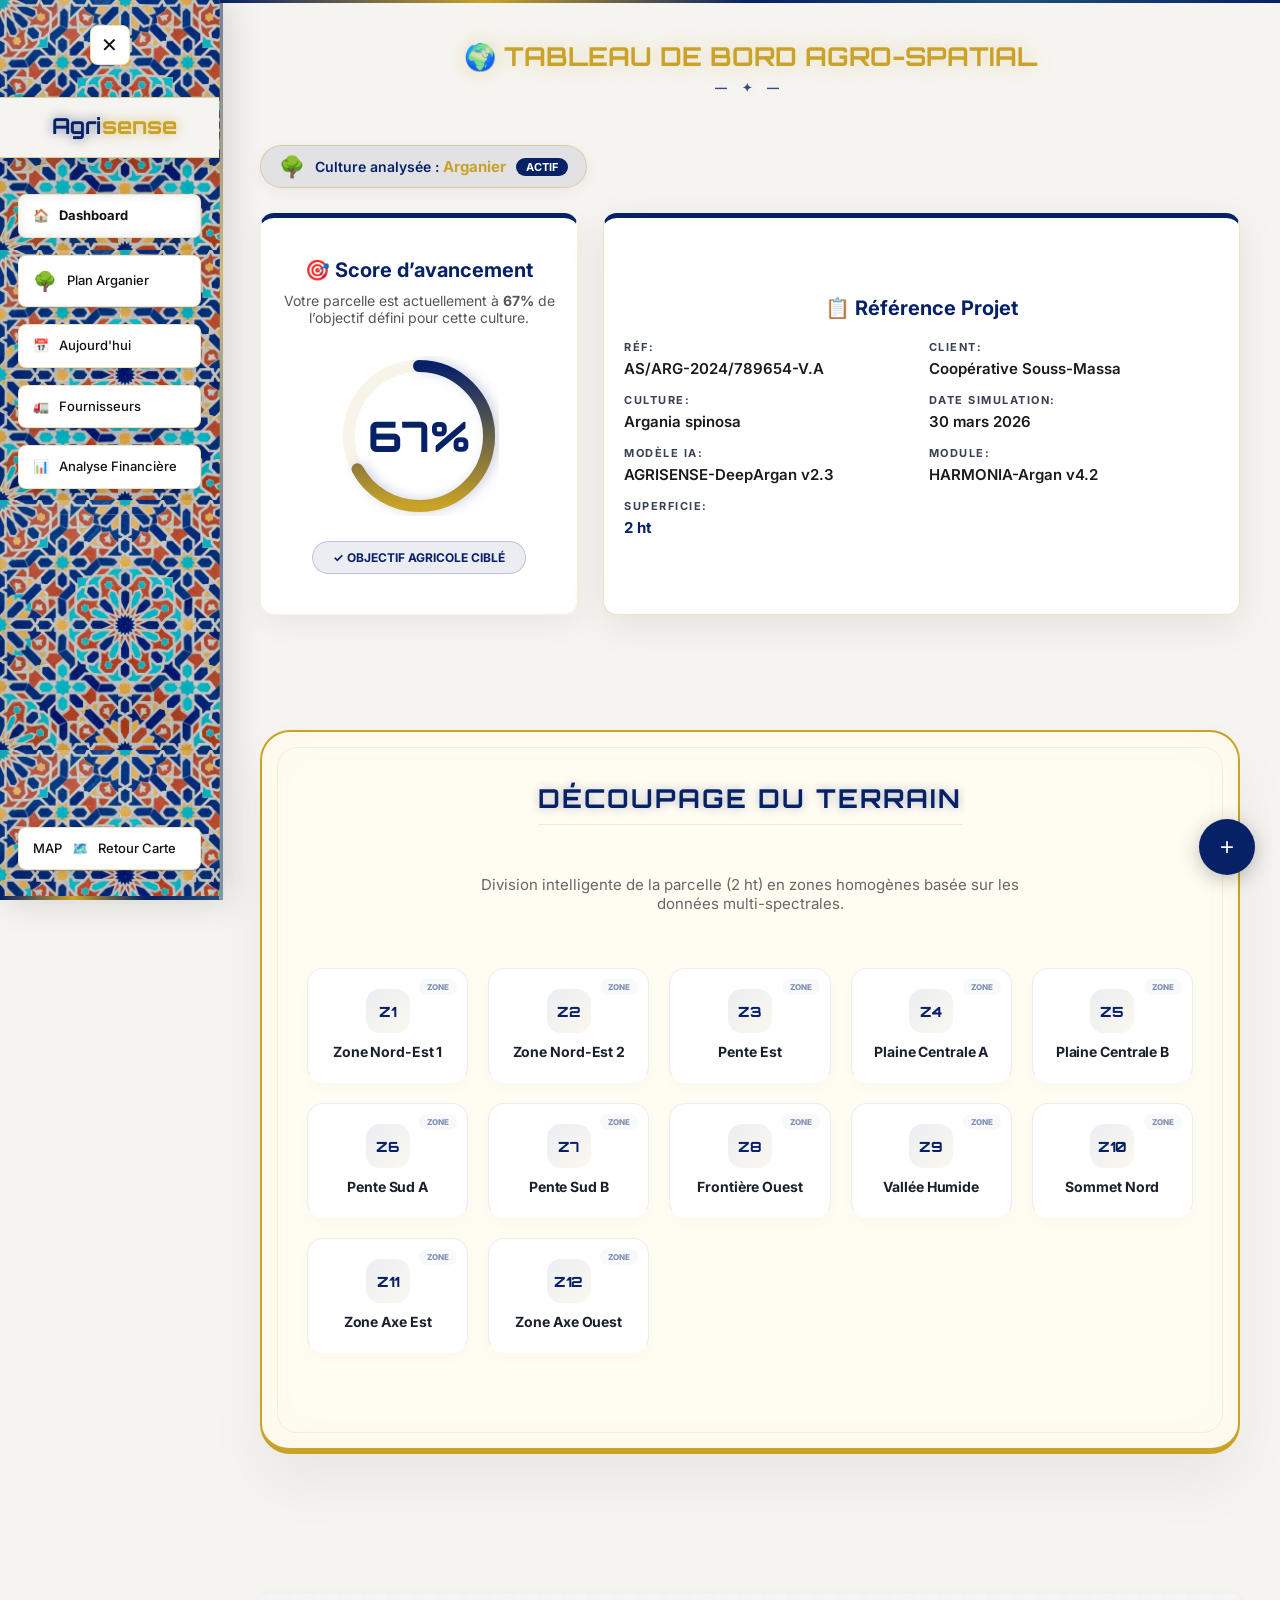
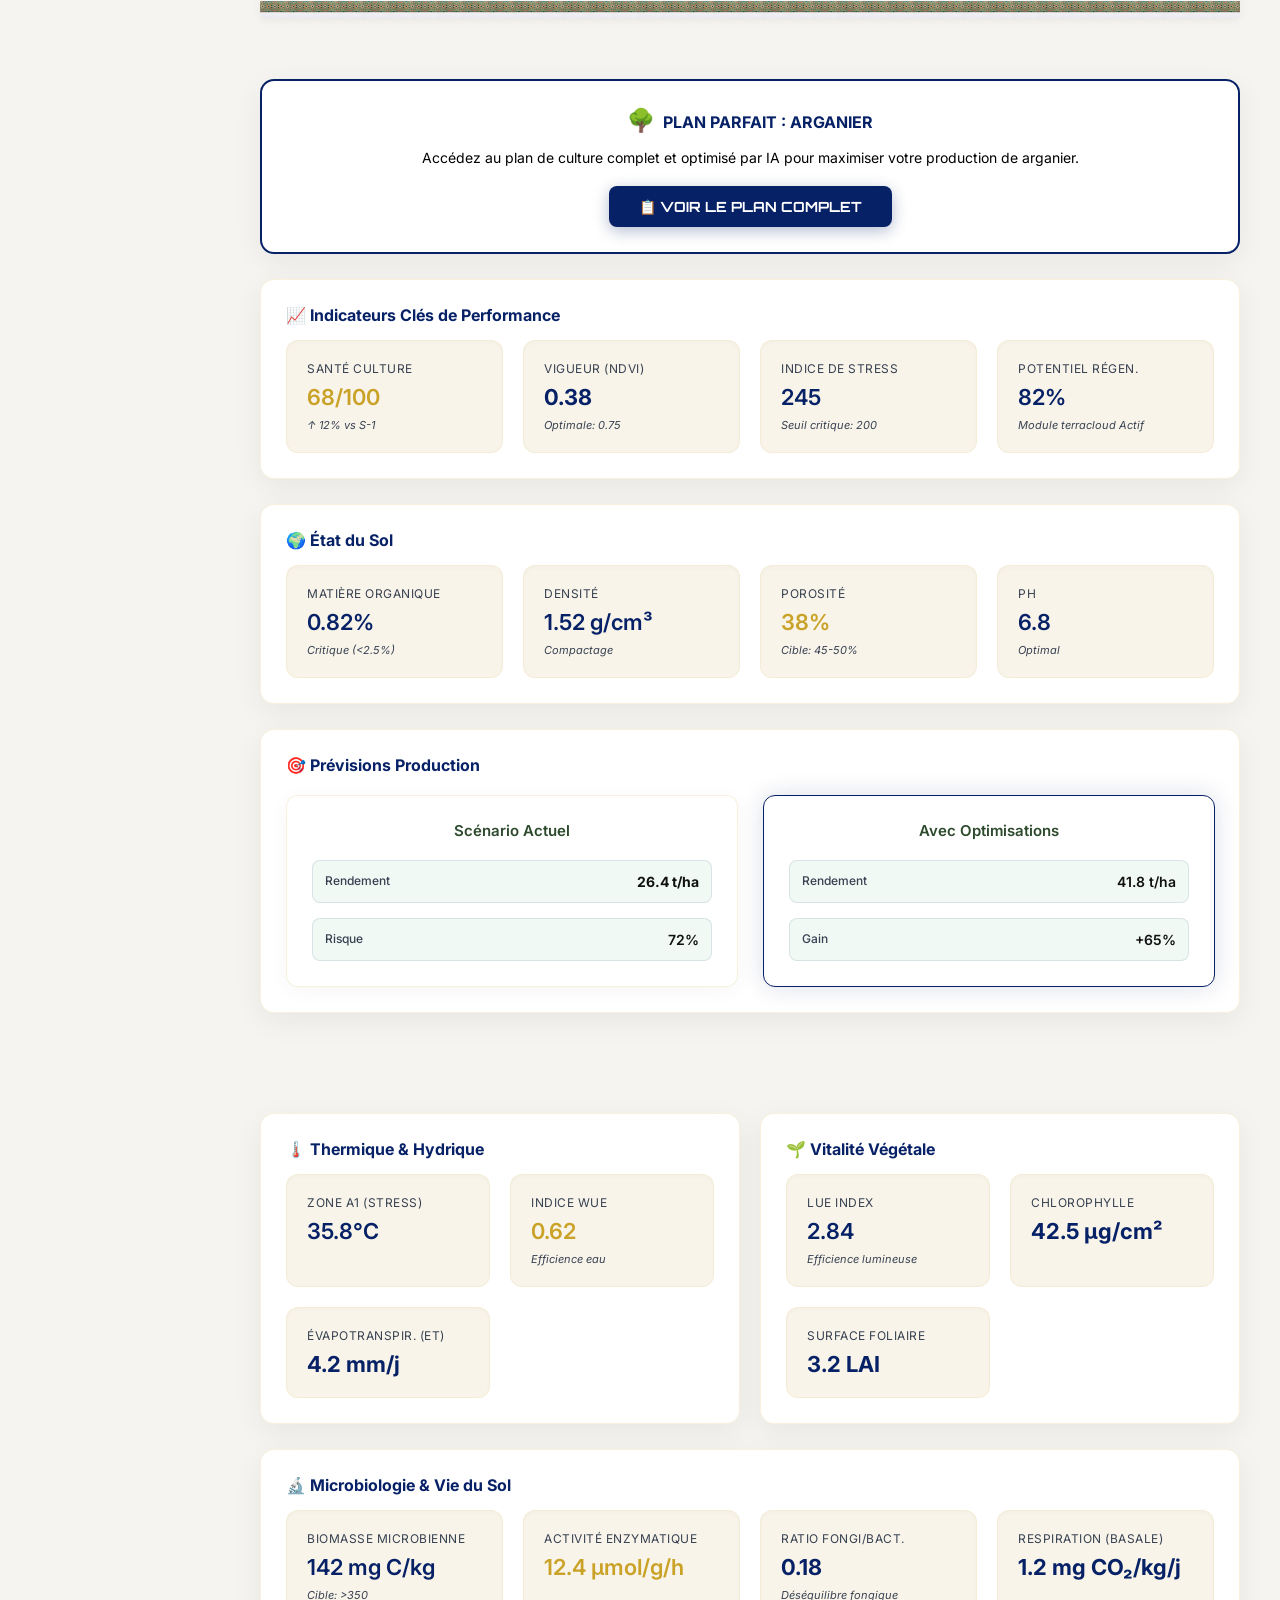
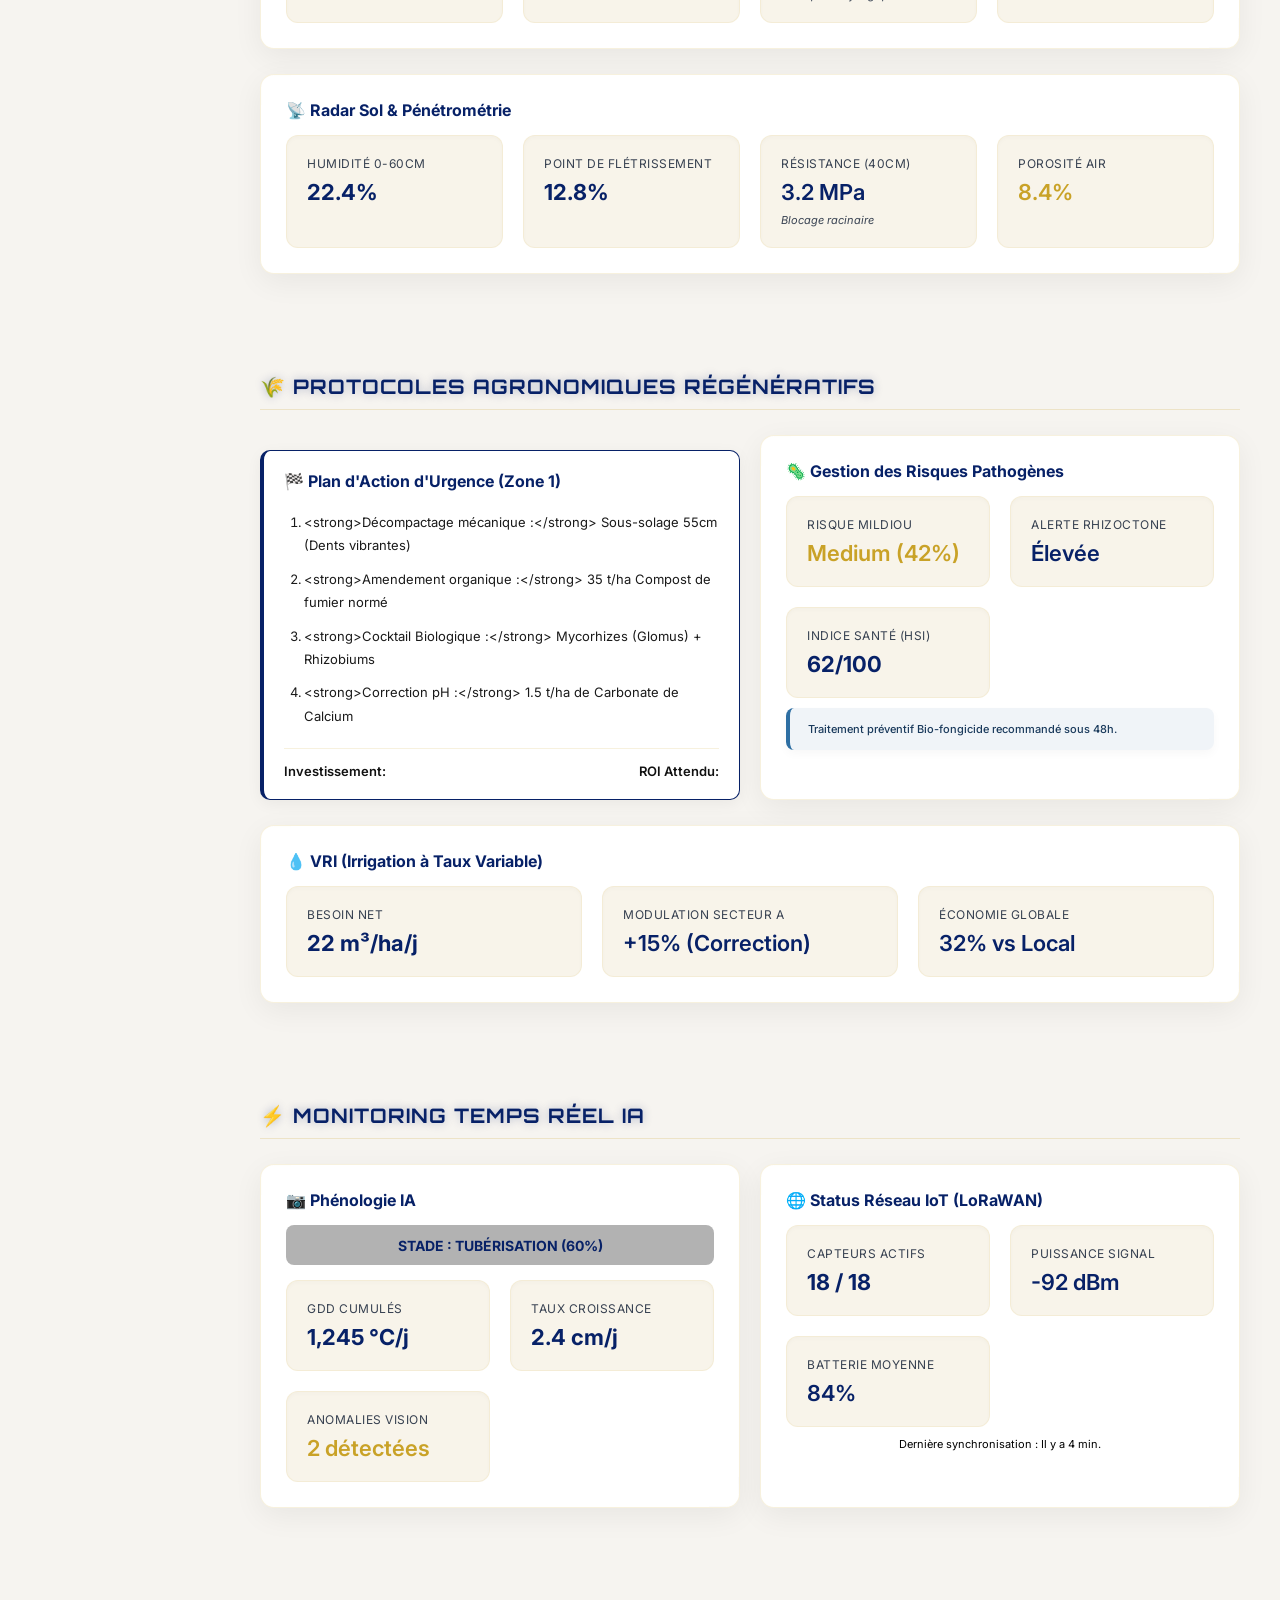
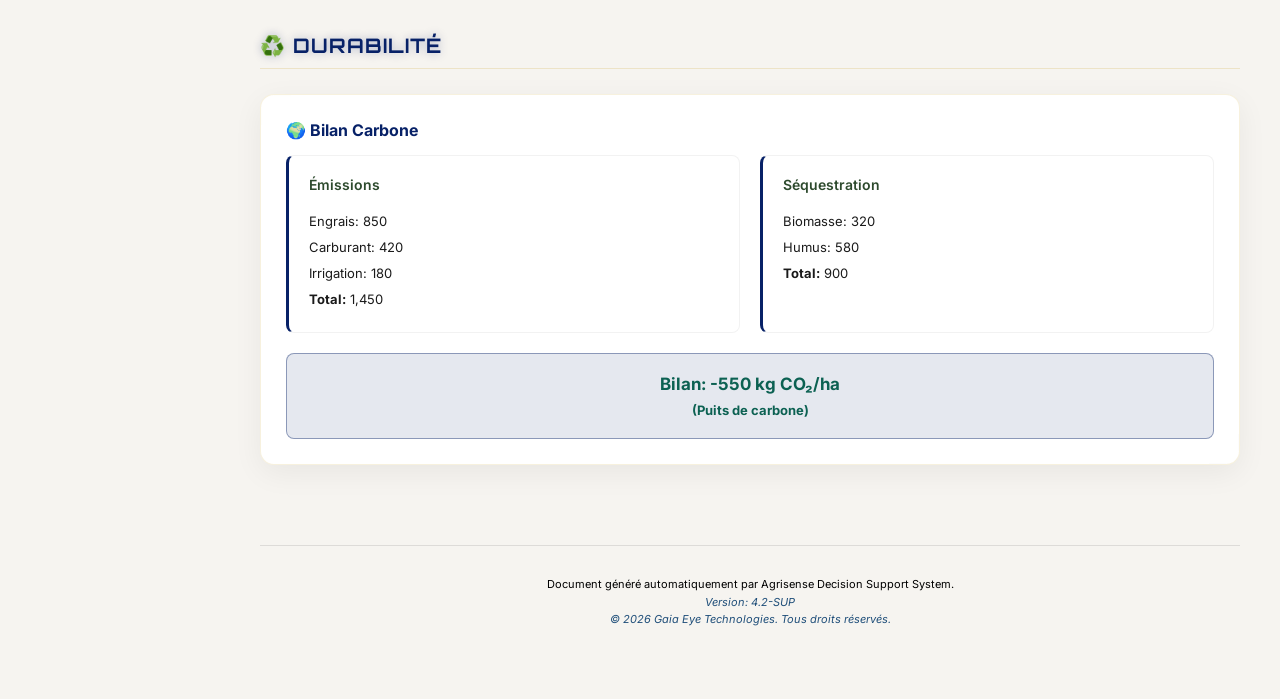
==== commit 9cc14c5a: "wowi" ====
--- a/gaia_dashboard/index.html
+++ b/gaia_dashboard/index.html
@@ -1,14 +1,14 @@
-﻿<!DOCTYPE html>
+<!DOCTYPE html>
 <html lang="fr">
 
 <head>
     <meta charset="UTF-8">
     <meta name="viewport" content="width=device-width, initial-scale=1.0">
-    <meta name="theme-color" content="#C97B5A">
+    <meta name="theme-color" content="#072167">
     <link rel="icon" type="image/png" href="../images/imagefav.png">
     <link rel="apple-touch-icon" href="../images/imagefav.png">
     <link rel="manifest" href="manifest.json">
-    <title>AGRISCIENCE - Dashboard Agro-Spatial</title>
+    <title>Agrisense - Dashboard Agro-Spatial</title>
     <link
         href="https://fonts.googleapis.com/css2?family=Inter:wght@400;500;600&family=Orbitron:wght@400;700&display=swap"
         rel="stylesheet">
@@ -66,7 +66,7 @@
 
         .zone-btn-card {
             background: #ffffff;
-            border: 1px solid rgba(201, 123, 90, 0.08);
+            border: 1px solid rgba(7, 33, 103, 0.08);
             border-radius: 16px;
             padding: 20px 10px;
             text-align: center;
@@ -91,7 +91,7 @@
             left: 0;
             width: 100%;
             height: 100%;
-            background: linear-gradient(135deg, rgba(201, 123, 90, 0.04) 0%, rgba(201, 162, 39, 0.04) 100%);
+            background: linear-gradient(135deg, rgba(7, 33, 103, 0.04) 0%, rgba(201, 162, 39, 0.04) 100%);
             opacity: 0;
             transition: opacity 0.3s ease;
             z-index: -1;
@@ -99,8 +99,8 @@
 
         .zone-btn-card:hover {
             transform: translateY(-5px) scale(1.02);
-            box-shadow: 0 15px 30px rgba(201, 123, 90, 0.1);
-            border-color: rgba(201, 123, 90, 0.2);
+            box-shadow: 0 15px 30px rgba(7, 33, 103, 0.1);
+            border-color: rgba(7, 33, 103, 0.2);
             border-bottom: 3px solid #C9A227;
         }
 
@@ -111,19 +111,19 @@
         .zone-card-icon {
             font-size: 20px;
             margin-bottom: 10px;
-            background: linear-gradient(135deg, rgba(201, 123, 90, 0.08), rgba(201, 162, 39, 0.08));
+            background: linear-gradient(135deg, rgba(7, 33, 103, 0.08), rgba(201, 162, 39, 0.08));
             width: 44px;
             height: 44px;
             display: flex;
             align-items: center;
             justify-content: center;
             border-radius: 14px;
-            color: #C97B5A;
+            color: #072167;
             transition: all 0.4s ease;
         }
 
         .zone-btn-card:hover .zone-card-icon {
-            background: linear-gradient(135deg, #C97B5A, #C9A227);
+            background: linear-gradient(135deg, #072167, #C9A227);
             color: #ffffff;
             transform: scale(1.1);
         }
@@ -138,7 +138,7 @@
         }
 
         .zone-btn-card:hover .zone-name {
-            color: #C97B5A;
+            color: #072167;
         }
 
         .zone-btn-card .zone-badge {
@@ -147,8 +147,8 @@
             right: 10px;
             font-size: 8px;
             font-weight: 800;
-            background: rgba(201, 123, 90, 0.06);
-            color: #C97B5A;
+            background: rgba(7, 33, 103, 0.06);
+            color: #072167;
             padding: 3px 8px;
             border-radius: 8px;
             text-transform: uppercase;
@@ -187,7 +187,7 @@
             box-shadow: 0 25px 60px rgba(0, 0, 0, 0.2);
             transform: scale(0.9);
             transition: transform 0.3s cubic-bezier(0.34, 1.56, 0.64, 1);
-            border-top: 8px solid #C97B5A;
+            border-top: 8px solid #072167;
         }
 
         #zone-popup-overlay.active .zone-popup-content {
@@ -213,16 +213,16 @@
 
         .close-popup:hover {
             background: #e5e7eb;
-            color: #C97B5A;
+            color: #072167;
             transform: rotate(90deg);
         }
 
         .popup-title {
-            color: #C97B5A;
+            color: #072167;
             font-family: 'Orbitron', sans-serif;
             font-size: 20px;
             margin-bottom: 20px;
-            border-bottom: 1px solid rgba(201, 123, 90, 0.1);
+            border-bottom: 1px solid rgba(7, 33, 103, 0.1);
             padding-bottom: 15px;
         }
 
@@ -270,7 +270,7 @@
         .step-number {
             width: 24px;
             height: 24px;
-            background: #C97B5A;
+            background: #072167;
             color: white;
             border-radius: 50%;
             display: flex;
@@ -322,7 +322,7 @@
             <button class="sidebar-toggle-btn"
                 onclick="document.querySelector('.dashboard-container').classList.toggle('sidebar-collapsed'); document.querySelector('.dashboard-container').classList.toggle('sidebar-open')"
                 title="Toggle Sidebar"></button>
-            <div class="sidebar-header"><span class="gaia-text">Agri</span><span class="eye-text">Science</span></div>
+            <div class="sidebar-header"><span class="gaia-text">Agri</span><span class="eye-text">sense</span></div>
             <div class="nav-item active" data-tooltip="Dashboard" data-i18n="nav_dashboard"><span
                     class="nav-icon">🏠</span> <span class="nav-text">Dashboard</span></div>
             <div class="nav-item" id="nav-plan" onclick="window.location.href='plan_parfait_arganier.html'"
@@ -355,10 +355,10 @@
             <h1 class="main-title" data-i18n="dash_main_title">🌍 TABLEAU DE BORD AGRO-SPATIAL</h1>
 
             <!-- Active Crop Indicator Banner -->
-            <div id="active-crop-indicator" class="active-crop-banner" style="display: inline-flex; align-items: center; gap: 10px; background: rgba(201, 123, 90, 0.08); border: 1px solid rgba(201, 162, 39, 0.35); padding: 8px 18px; border-radius: 25px; margin-top: 5px; margin-bottom: 25px; font-size: 14px; font-weight: 600; color: #C97B5A; box-shadow: 0 4px 15px rgba(201, 123, 90, 0.05);">
+            <div id="active-crop-indicator" class="active-crop-banner" style="display: inline-flex; align-items: center; gap: 10px; background: rgba(7, 33, 103, 0.08); border: 1px solid rgba(201, 162, 39, 0.35); padding: 8px 18px; border-radius: 25px; margin-top: 5px; margin-bottom: 25px; font-size: 14px; font-weight: 600; color: #072167; box-shadow: 0 4px 15px rgba(7, 33, 103, 0.05);">
                 <span id="active-crop-icon" style="font-size: 1.3rem;">🌳</span>
                 <span><span data-i18n="crop_active_label">Culture analysée :</span> <strong id="active-crop-name" style="color: #C9A227; font-size: 15px;">Arganier</strong></span>
-                <span style="background: #C97B5A; color: #fff; padding: 2px 10px; border-radius: 12px; font-size: 11px; font-weight: 700; text-transform: uppercase;">Actif</span>
+                <span style="background: #072167; color: #fff; padding: 2px 10px; border-radius: 12px; font-size: 11px; font-weight: 700; text-transform: uppercase;">Actif</span>
             </div>
 
             <!-- Horizontal Layout for Score & Reference -->
@@ -367,9 +367,9 @@
 
                 <!-- Global Advancement Score Card -->
                 <div class="card"
-                    style="border-top: 5px solid #C97B5A; background: #FFFFFF; box-shadow: 0 10px 30px rgba(0,0,0,0.05); text-align: center; display: flex; flex-direction: column; align-items: center; justify-content: center; padding: 40px 20px;">
+                    style="border-top: 5px solid #072167; background: #FFFFFF; box-shadow: 0 10px 30px rgba(0,0,0,0.05); text-align: center; display: flex; flex-direction: column; align-items: center; justify-content: center; padding: 40px 20px;">
                     <h3 data-i18n="dash_matching_score"
-                        style="margin: 0 0 10px 0; color: #C97B5A; display: flex; align-items: center; justify-content: center; gap: 10px; font-size: 20px;">
+                        style="margin: 0 0 10px 0; color: #072167; display: flex; align-items: center; justify-content: center; gap: 10px; font-size: 20px;">
                         🎯 Score d’avancement
                     </h3>
                     <p id="matching-score-desc" data-i18n="dash_matching_desc"
@@ -384,24 +384,24 @@
                             <!-- Circumference = 2 * pi * 70 = 439.82. 67% = 294.68. Offset = 439.82 - 294.68 = 145.14 -->
                             <circle cx="80" cy="80" r="70" fill="none" stroke="url(#scoreGrad)" stroke-width="12"
                                 stroke-dasharray="439.82" stroke-dashoffset="439.82" stroke-linecap="round"
-                                style="transition: stroke-dashoffset 2s cubic-bezier(0.1, 0.7, 0.1, 1); filter: drop-shadow(0 4px 6px rgba(201,123,90,0.2));"
+                                style="transition: stroke-dashoffset 2s cubic-bezier(0.1, 0.7, 0.1, 1); filter: drop-shadow(0 4px 6px rgba(7, 33, 103,0.2));"
                                 id="circle-score" />
                             <defs>
                                 <linearGradient id="scoreGrad" x1="0%" y1="0%" x2="100%" y2="0%">
                                     <stop offset="0%" stop-color="#C9A227" />
-                                    <stop offset="100%" stop-color="#C97B5A" />
+                                    <stop offset="100%" stop-color="#072167" />
                                 </linearGradient>
                             </defs>
                         </svg>
                         <div
                             style="position: absolute; top: 0; left: 0; width: 100%; height: 100%; display: flex; flex-direction: column; justify-content: center; align-items: center;">
                             <span id="matching-score-text"
-                                style="font-size: 42px; font-weight: 800; color: #C97B5A; font-family: 'Orbitron', sans-serif;">67%</span>
+                                style="font-size: 42px; font-weight: 800; color: #072167; font-family: 'Orbitron', sans-serif;">67%</span>
                         </div>
                     </div>
 
                     <div
-                        style="background: rgba(201,123,90,0.08); padding: 8px 20px; border-radius: 20px; color: #C97B5A; font-weight: 700; font-size: 12px; text-transform: uppercase; border: 1px solid rgba(201,123,90,0.2);"
+                        style="background: rgba(7, 33, 103,0.08); padding: 8px 20px; border-radius: 20px; color: #072167; font-weight: 700; font-size: 12px; text-transform: uppercase; border: 1px solid rgba(7, 33, 103,0.2);"
                         data-i18n="dash_certified">
                         ✓ Objectif agricole ciblé
                     </div>
@@ -409,9 +409,9 @@
 
                 <!-- Reference Card -->
                 <div class="card ref-card"
-                    style="border-top: 5px solid #C97B5A !important; background: #FFFFFF; box-shadow: 0 10px 30px rgba(0,0,0,0.05); padding: 40px 20px; display: flex; flex-direction: column; justify-content: center;">
+                    style="border-top: 5px solid #072167 !important; background: #FFFFFF; box-shadow: 0 10px 30px rgba(0,0,0,0.05); padding: 40px 20px; display: flex; flex-direction: column; justify-content: center;">
                     <h3
-                        style="margin: 0 0 20px 0; color: #C97B5A; display: flex; align-items: center; justify-content: center; gap: 10px; font-size: 20px; border-bottom: none;">
+                        style="margin: 0 0 20px 0; color: #072167; display: flex; align-items: center; justify-content: center; gap: 10px; font-size: 20px; border-bottom: none;">
                         📋 Référence Projet</h3>
                     <div class="ref-grid"
                         style="display: grid; grid-template-columns: repeat(auto-fit, minmax(200px, 1fr)); gap: 15px;">
@@ -434,15 +434,15 @@
                         </div>
                         <div class="ref-item">
                             <span class="ref-label" data-i18n="dash_ref_ia">Modèle IA:</span>
-                            <span id="ref-ia" class="ref-value">AGRISCIENCE-DeepSoil v5.3</span>
+                            <span id="ref-ia" class="ref-value">AGRISENSE-DeepSoil v5.3</span>
                         </div>
                         <div class="ref-item">
                             <span class="ref-label" data-i18n="dash_ref_module">Module:</span>
-                            <span id="ref-module" class="ref-value">agriscience v2.1</span>
+                            <span id="ref-module" class="ref-value">agrisense v2.1</span>
                         </div>
                         <div class="ref-item">
                             <span class="ref-label" data-i18n="dash_ref_area">Superficie:</span>
-                            <span id="display-area" class="ref-value" style="color: #C97B5A; font-weight: 700;">2
+                            <span id="display-area" class="ref-value" style="color: #072167; font-weight: 700;">2
                                 ht</span>
                         </div>
                     </div>
@@ -454,10 +454,10 @@
                 <div class="royal-frame">
                     <div style="text-align: center; margin-bottom: 40px;">
                         <h2 data-i18n="zone_split_title"
-                            style="color: #C97B5A; display: inline-block; font-family: 'Orbitron', sans-serif; font-size: 26px; position: relative; letter-spacing: 2px; text-transform: uppercase;">
+                            style="color: #072167; display: inline-block; font-family: 'Orbitron', sans-serif; font-size: 26px; position: relative; letter-spacing: 2px; text-transform: uppercase;">
                             Découpage du terrain
                             <div
-                                style="position: absolute; bottom: -12px; left: 50%; transform: translateX(-50%); width: 100px; height: 4px; background: linear-gradient(90deg, #C97B5A, #C9A227, #C97B5A); border-radius: 2px;">
+                                style="position: absolute; bottom: -12px; left: 50%; transform: translateX(-50%); width: 100px; height: 4px; background: linear-gradient(90deg, #072167, #C9A227, #072167); border-radius: 2px;">
                             </div>
                         </h2>
                         <p style="color: #666; margin-top: 25px; font-size: 15px; max-width: 600px; margin-left: auto; margin-right: auto;"
@@ -491,8 +491,8 @@
             <section id="overview" class="section">
 
                 <!-- Quick Access to Plan Fruits de l'arganier -->
-                <div class="card" style="background: #FFFFFF; border: 2px solid #C46A3A; text-align: center;">
-                    <h3 style="color: #C46A3A; margin-bottom: 15px;"><img src="../images/arganier.png"
+                <div class="card" style="background: #FFFFFF; border: 2px solid #072167; text-align: center;">
+                    <h3 style="color: #072167; margin-bottom: 15px;"><img src="../images/arganier.png"
                             style="width:24px; height:24px; vertical-align:middle; margin-right:8px;"><span
                             data-i18n="plan_hero_title">PLAN PARFAIT
                             FRUITS DE L'ARGANIER</span></h3>
@@ -500,9 +500,9 @@
                         au plan de
                         culture complet et optimisé par IA pour maximiser votre production de arganier.</p>
                     <button id="quick-access-btn"
-                        style="padding: 12px 30px; background: #C46A3A; color: #fff; border: none; border-radius: 8px; font-weight: 700; cursor: pointer; font-family: 'Orbitron', sans-serif; transition: 0.3s; box-shadow: 0 4px 15px rgba(196, 106, 58, 0.3); font-size: 14px;"
+                        style="padding: 12px 30px; background: #072167; color: #fff; border: none; border-radius: 8px; font-weight: 700; cursor: pointer; font-family: 'Orbitron', sans-serif; transition: 0.3s; box-shadow: 0 4px 15px rgba(7, 33, 103, 0.3); font-size: 14px;"
                         onmouseover="this.style.background='#a1562e'; this.style.transform='scale(1.05)'"
-                        onmouseout="this.style.background='#C46A3A'; this.style.transform='scale(1)'"
+                        onmouseout="this.style.background='#072167'; this.style.transform='scale(1)'"
                         data-i18n="dash_view_plan">
                         📋 VOIR LE PLAN COMPLET
                     </button>
@@ -762,7 +762,7 @@
                         <h3 data-i18n="dash_monitoring_phenology">📷 Phénologie IA</h3>
                         <div style="text-align: center; margin-bottom: 15px;">
                             <div style="background: rgba(0,0,0,0.3); padding: 10px; border-radius: 8px;">
-                                <span style="font-size: 14px; font-weight: 700; color: #C97B5A;"
+                                <span style="font-size: 14px; font-weight: 700; color: #072167;"
                                     data-i18n="dash_phenology_stage">STADE : TUBÉRISATION
                                     (60%)</span>
                             </div>
@@ -843,9 +843,9 @@
 
             <footer
                 style="margin-top: 50px; padding: 30px; border-top: 1px solid rgba(0,0,0,0.1); text-align: center; color: #000000; font-size: 11px; line-height: 1.6;">
-                <p data-i18n="dash_footer">Document généré automatiquement par AgriScience Decision Support System.</p>
+                <p data-i18n="dash_footer">Document généré automatiquement par Agrisense Decision Support System.</p>
                 <p><em data-i18n="dash_footer_validity"> Version: 4.2-SUP </em></p>
-                <p><em data-i18n="dash_copyright">© 2026 AgriScience Technologies. Tous droits réservés. </em></p>
+                <p><em data-i18n="dash_copyright">© 2026 Agrisense Technologies. Tous droits réservés. </em></p>
             </footer>
         </div>
     </div>
@@ -873,7 +873,7 @@
             if (input.value.trim() === '') return;
 
             // User msg
-            msgs.innerHTML += `<div style="margin-bottom:10px; text-align:right;"><span style="background:#C97B5A; color:#0a0e27; padding:6px 12px; border-radius:12px; font-size:12px; display:inline-block;">${input.value}</span></div>`;
+            msgs.innerHTML += `<div style="margin-bottom:10px; text-align:right;"><span style="background:#072167; color:#ffffff; padding:6px 12px; border-radius:12px; font-size:12px; display:inline-block;">${input.value}</span></div>`;
 
             const userText = input.value.toLowerCase();
             input.value = '';
@@ -882,11 +882,11 @@
             // Simple Auto-reply
             setTimeout(() => {
                 const config = (typeof getCropConfig === 'function') ? getCropConfig(getSelectedCrop()) : CROP_CONFIG[getSelectedCrop()];
-                let reply = "Merci pour votre message. Un expert AgriScience va vous répondre sous peu.";
+                let reply = "Merci pour votre message. Un expert Agrisense va vous répondre sous peu.";
                 if (userText.includes("plan") || (config && userText.includes(config.name.toLowerCase()))) reply = `Le plan ${config ? config.display : ''} est optimisé pour votre zone. Souhaitez-vous des détails sur un jour précis ?`;
                 if (userText.includes("prix") || userText.includes("coût")) reply = "Les coûts sont estimés selon votre surface. Contactez-nous pour un devis précis.";
 
-                msgs.innerHTML += `<div style="margin-bottom:10px;"><span style="background:rgba(201, 123, 90, 0.1); color:#C97B5A; padding:8px 14px; border-radius:12px; font-size:12px; display:inline-block; border:1px solid rgba(201, 123, 90, 0.2)">${reply}</span></div>`;
+                msgs.innerHTML += `<div style="margin-bottom:10px;"><span style="background:rgba(7, 33, 103, 0.1); color:#072167; padding:8px 14px; border-radius:12px; font-size:12px; display:inline-block; border:1px solid rgba(7, 33, 103, 0.2)">${reply}</span></div>`;
                 msgs.scrollTop = msgs.scrollHeight;
             }, 1000);
         }
@@ -909,7 +909,7 @@
             btn.disabled = true;
 
             setTimeout(() => {
-                alert('Merci pour votre message ! Votre commentaire a été envoyé avec succès à l\'équipe AgriScience.');
+                alert('Merci pour votre message ! Votre commentaire a été envoyé avec succès à l\'équipe Agrisense.');
                 document.getElementById('feedback-text').value = '';
                 toggleFeedback();
                 btn.innerText = 'ENVOYER';
@@ -946,7 +946,7 @@
                         </div>
                         <span style="font-size:10px; font-weight:700; color:${getZoneColorDark(zone.ndvi)}">${(zone.ndvi * 100).toFixed(0)}%</span>
                     </div>
-                    <button onclick="runSimulation('${zone.id}', ${scaledArea})" style="width:100%; padding:6px; background:rgba(201,123,90,0.1); color:#C97B5A; border:1px solid #C97B5A; border-radius:4px; font-size:9px; font-weight:700; cursor:pointer;">
+                    <button onclick="runSimulation('${zone.id}', ${scaledArea})" style="width:100%; padding:6px; background:rgba(7, 33, 103,0.1); color:#072167; border:1px solid #072167; border-radius:4px; font-size:9px; font-weight:700; cursor:pointer;">
                         ${simulateBtnText}
                     </button>
                 </div>
@@ -1005,38 +1005,38 @@
                         <h4 style="color:#1F4E79; margin-top:0; font-weight:700;" data-i18n="dash_sim_status_current">📊 ÉTAT ACTUEL VS SOL PARFAIT</h4>
                         <div class="metric-row" style="display:flex; justify-content:space-between; padding:8px 0; border-bottom:1px solid rgba(0,0,0,0.05); color:#111;">
                             <span data-i18n="dash_kpi_vigueur">Vigueur (NDVI)</span>
-                            <span>${zone.ndvi} ➔ <b style="color:#C97B5A">0.75</b></span>
+                            <span>${zone.ndvi} ➔ <b style="color:#072167">0.75</b></span>
                         </div>
                         <div class="metric-row" style="display:flex; justify-content:space-between; padding:8px 0; border-bottom:1px solid rgba(0,0,0,0.05); color:#111;">
                             <span data-i18n="dash_sim_moisture">Humidité Sol</span>
-                            <span>${zone.moisture} ➔ <b style="color:#C97B5A">22%</b></span>
+                            <span>${zone.moisture} ➔ <b style="color:#072167">22%</b></span>
                         </div>
                         <div class="metric-row" style="display:flex; justify-content:space-between; padding:8px 0; color:#111;">
                             <span data-i18n="dash_sim_potential">Potentiel de Rendement</span>
-                            <span style="color:#C97B5A; font-weight:700;">${zone.target_yield}</span>
-                        </div>
-                    </div>
-
-                    <div style="border: 1px solid rgba(201,123,90,0.3); background:rgba(201,123,90,0.04); padding:15px; border-radius:10px;">
+                            <span style="color:#072167; font-weight:700;">${zone.target_yield}</span>
+                        </div>
+                    </div>
+
+                    <div style="border: 1px solid rgba(7, 33, 103,0.3); background:rgba(7, 33, 103,0.04); padding:15px; border-radius:10px;">
                         <h4 style="color:#0a4a3d; margin-top:0; font-weight:700;"><span data-i18n="dash_sim_status_93d">📈 BILAN 93 JOURS</span> (${area} ${typeof t === 'function' ? t('dash_unit_ht') : 'ht'})</h4>
                         <div class="data-grid" style="grid-template-columns: 1fr 1fr; gap:10px;">
                             <div class="metric" style="padding:10px; position:relative; overflow:hidden;">
-                                <div style="position:absolute; bottom:0; left:0; height:4px; background:#C97B5A; width:85%; opacity:0.3;"></div>
+                                <div style="position:absolute; bottom:0; left:0; height:4px; background:#072167; width:85%; opacity:0.3;"></div>
                                 <span class="metric-label" style="font-size:9px;" data-i18n="dash_sim_water">💧 EAU TOTALE</span>
                                 <span class="metric-value success" style="font-size:18px;">${bilan.eau_totale} m³</span>
                             </div>
                             <div class="metric" style="padding:10px; position:relative; overflow:hidden;">
-                                <div style="position:absolute; bottom:0; left:0; height:4px; background:#C97B5A; width:65%; opacity:0.3;"></div>
+                                <div style="position:absolute; bottom:0; left:0; height:4px; background:#072167; width:65%; opacity:0.3;"></div>
                                 <span class="metric-label" style="font-size:9px;" data-i18n="dash_sim_compost">🍂 COMPOST MÛR</span>
                                 <span class="metric-value success" style="font-size:18px;">${bilan.compost_total} T</span>
                             </div>
                             <div class="metric" style="padding:10px; position:relative; overflow:hidden;">
-                                <div style="position:absolute; bottom:0; left:0; height:4px; background:#C46A3A; width:45%; opacity:0.3;"></div>
+                                <div style="position:absolute; bottom:0; left:0; height:4px; background:#072167; width:45%; opacity:0.3;"></div>
                                 <span class="metric-label" style="font-size:9px;" data-i18n="dash_sim_amendments">🧪 AMENDEMENTS</span>
                                 <span class="metric-value" style="font-size:18px; color:#7c4500;">${bilan.amendements_kg} kg</span>
                             </div>
                             <div class="metric" style="padding:10px; position:relative; overflow:hidden;">
-                                <div style="position:absolute; bottom:0; left:0; height:4px; background:#C97B5A; width:95%; opacity:0.3;"></div>
+                                <div style="position:absolute; bottom:0; left:0; height:4px; background:#072167; width:95%; opacity:0.3;"></div>
                                 <span class="metric-label" style="font-size:9px;" data-i18n="dash_sim_co2">🌳 CO₂ SÉQUESTRÉ</span>
                                 <span class="metric-value" style="font-size:18px; color:#0a4a3d;">${bilan.co2_sequestre} T</span>
                             </div>
@@ -1044,12 +1044,12 @@
                     </div>
                 </div>
 
-                <div style="margin-top:20px; background:#FFF9F0; padding:20px; border-radius:10px; border-top:2px solid #C46A3A; border:1px solid rgba(196,106,58,0.25);">
+                <div style="margin-top:20px; background:#FFF9F0; padding:20px; border-radius:10px; border-top:2px solid #072167; border:1px solid rgba(7, 33, 103,0.25);">
                     <h4 style="color:#7c4500; margin-top:0; font-weight:700;" data-i18n="dash_sim_action_title">🤖 ACTION DIRECTIVE GAIA EYE (AUTO-PILOT)</h4>
                     <p style="font-size:12px; color:#2d3748;" data-i18n="dash_sim_action_desc">Simulation complète effectuée pour le cycle de 93 jours. Le plan sera exécuté par la Box Gaia Eye par micro-secteurs pour maximiser l'homogénéité.</p>
                     <div style="display:flex; gap:15px; margin-top:10px; flex-wrap:wrap;">
-                        <span style="font-size:10px; background:rgba(196,106,58,0.1); color:#7c4500; padding:5px 10px; border-radius:15px; border:1px solid rgba(196,106,58,0.2);"><span data-i18n="dash_sim_global_cost">Coût Global:</span> ${bilan.cout_estime}€</span>
-                        <span style="font-size:10px; background:rgba(201,123,90,0.1); color:#0a4a3d; padding:5px 10px; border-radius:15px; border:1px solid rgba(201,123,90,0.2);"><span data-i18n="dash_sim_ai_eff">Efficacité IA:</span> 98.4%</span>
+                        <span style="font-size:10px; background:rgba(7, 33, 103,0.1); color:#7c4500; padding:5px 10px; border-radius:15px; border:1px solid rgba(7, 33, 103,0.2);"><span data-i18n="dash_sim_global_cost">Coût Global:</span> ${bilan.cout_estime}€</span>
+                        <span style="font-size:10px; background:rgba(7, 33, 103,0.1); color:#0a4a3d; padding:5px 10px; border-radius:15px; border:1px solid rgba(7, 33, 103,0.2);"><span data-i18n="dash_sim_ai_eff">Efficacité IA:</span> 98.4%</span>
                     </div>
                 </div>
             `;
@@ -1318,17 +1318,17 @@
     <div id="chat-widget"
         style="display:none; position:fixed; bottom:100px; right:25px; width:350px; height:450px; background:#f0f9f7; border:2px solid #C9A227; border-radius:15px; flex-direction:column; z-index:2000; box-shadow:0 10px 40px rgba(0,0,0,0.1); overflow:hidden; backdrop-filter:blur(20px); opacity: 0; transform: translateY(20px); transition: opacity 0.3s ease, transform 0.3s ease;">
         <div
-            style="background:linear-gradient(90deg, #C97B5A, #C9A227); color:#f0ebe2; padding:15px; font-weight:700; font-family:'Orbitron', sans-serif; display:flex; justify-content:space-between; align-items:center; border-bottom:1px solid rgba(201, 162, 39, 0.3);">
-            <span data-i18n="chat_title">💬 SUPPORT AGRISCIENCE</span>
+            style="background:linear-gradient(90deg, #072167, #C9A227); color:#f0ebe2; padding:15px; font-weight:700; font-family:'Orbitron', sans-serif; display:flex; justify-content:space-between; align-items:center; border-bottom:1px solid rgba(201, 162, 39, 0.3);">
+            <span data-i18n="chat_title">💬 SUPPORT AGRISENSE</span>
             <button onclick="toggleChat()"
                 style="background:none; border:none; color:#f0ebe2; cursor:pointer; font-weight:700; font-size:18px;">✕</button>
         </div>
         <div id="chat-messages"
             style="flex:1; padding:15px; overflow-y:auto; display:flex; flex-direction:column; gap:10px; font-size:13px; color:#111; background:#e8f5f2; background-image:url('images/moroccan_zellige.png'); background-size:100px; background-blend-mode:multiply;">
             <div style="margin-bottom:10px;"><span
-                    style="background:rgba(201, 123, 90, 0.1); color:#C97B5A; padding:8px 14px; border-radius:12px; font-size:12px; display:inline-block; border:1px solid rgba(201, 123, 90, 0.2)"
+                    style="background:rgba(7, 33, 103, 0.1); color:#072167; padding:8px 14px; border-radius:12px; font-size:12px; display:inline-block; border:1px solid rgba(7, 33, 103, 0.2)"
                     data-i18n="chat_welcome">Bienvenue
-                    dans l'espace de communication AgriScience. Comment pouvons-nous vous aider aujourd'hui ?</span>
+                    dans l'espace de communication Agrisense. Comment pouvons-nous vous aider aujourd'hui ?</span>
             </div>
         </div>
         <div
--- a/gaia_dashboard/styles/moroccan-theme.css
+++ b/gaia_dashboard/styles/moroccan-theme.css
@@ -1,15 +1,15 @@
 /* ============================================================
-   AGRISCIENCE — MOROCCAN INNOVATION THEME
+   AGRISENSE — MOROCCAN INNOVATION THEME
    Palette: Emerald Green, Gold, Terracotta, Atlas Blue, Sand
    ============================================================ */
 
 /* --- CSS Variables --- */
 :root {
-  --moroccan-emerald: #C97B5A;
-  --moroccan-emerald-light: #D4906F;
+  --moroccan-emerald: #072167;
+  --moroccan-emerald-light: #072167;
   --moroccan-gold: #C9A227;
   --moroccan-gold-light: #f0c843;
-  --moroccan-terracotta: #C46A3A;
+  --moroccan-terracotta: #072167;
   --moroccan-blue: #1F4E79;
   --moroccan-blue-light: #2e6fa3;
   --moroccan-sand: #E8DCCB;
@@ -116,11 +116,11 @@
 
   0%,
   100% {
-    text-shadow: 0 0 6px rgba(212, 144, 111, 0.3);
+    text-shadow: 0 0 6px rgba(7, 33, 103, 0.3);
   }
 
   50% {
-    text-shadow: 0 0 16px rgba(212, 144, 111, 0.7), 0 0 30px rgba(201, 162, 39, 0.2);
+    text-shadow: 0 0 16px rgba(7, 33, 103, 0.7), 0 0 30px rgba(201, 162, 39, 0.2);
   }
 }
 
@@ -274,7 +274,7 @@
 
 .gaia-text {
   color: var(--moroccan-emerald-light);
-  text-shadow: 0 0 12px rgba(201, 123, 90, 0.6);
+  text-shadow: 0 0 12px rgba(7, 33, 103, 0.6);
 }
 
 .eye-text {
@@ -284,7 +284,7 @@
 
 .nav-item {
   padding: 11px 14px;
-  background: rgba(201, 123, 90, 0.04);
+  background: rgba(7, 33, 103, 0.04);
   border: 1px solid rgba(201, 162, 39, 0.1);
   border-radius: 8px;
   color: #4a5d4a;
@@ -311,7 +311,7 @@
 }
 
 .nav-item:hover {
-  background: rgba(201, 123, 90, 0.1);
+  background: rgba(7, 33, 103, 0.1);
   border-color: rgba(201, 162, 39, 0.4);
   color: var(--moroccan-emerald);
   transform: translateX(4px);
@@ -323,11 +323,11 @@
 }
 
 .nav-item.active {
-  background: linear-gradient(135deg, rgba(201, 123, 90, 0.1), rgba(201, 162, 39, 0.05));
+  background: linear-gradient(135deg, rgba(7, 33, 103, 0.1), rgba(201, 162, 39, 0.05));
   border-color: var(--moroccan-emerald);
   color: var(--moroccan-emerald);
   font-weight: 700;
-  box-shadow: 0 4px 16px rgba(201, 123, 90, 0.1);
+  box-shadow: 0 4px 16px rgba(7, 33, 103, 0.1);
 }
 
 .nav-divider {
@@ -443,7 +443,7 @@
   margin-bottom: 25px;
   padding-bottom: 10px;
   border-bottom: 1px solid rgba(201, 162, 39, 0.2);
-  text-shadow: 0 0 10px rgba(201, 123, 90, 0.3);
+  text-shadow: 0 0 10px rgba(7, 33, 103, 0.3);
   letter-spacing: 1px;
 }
 
@@ -621,7 +621,7 @@
 
 .gaia-text {
   color: var(--moroccan-emerald-light);
-  text-shadow: 0 0 12px rgba(201, 123, 90, 0.6);
+  text-shadow: 0 0 12px rgba(7, 33, 103, 0.6);
 }
 
 .eye-text {
@@ -631,7 +631,7 @@
 
 .nav-item {
   padding: 11px 14px;
-  background: rgba(201, 123, 90, 0.06);
+  background: rgba(7, 33, 103, 0.06);
   border: 1px solid rgba(201, 162, 39, 0.15);
   border-radius: 8px;
   color: #2d4a2d;
@@ -660,7 +660,7 @@
 }
 
 .nav-item:hover {
-  background: rgba(201, 123, 90, 0.12);
+  background: rgba(7, 33, 103, 0.12);
   border-color: rgba(201, 162, 39, 0.4);
   color: var(--moroccan-gold);
   transform: translateX(4px);
@@ -672,12 +672,12 @@
 
 .nav-item.active {
   background: linear-gradient(135deg,
-      rgba(201, 123, 90, 0.25),
+      rgba(7, 33, 103, 0.25),
       rgba(201, 162, 39, 0.12));
   border-color: var(--moroccan-gold);
   color: var(--moroccan-gold);
   font-weight: 700;
-  box-shadow: 0 0 16px rgba(201, 162, 39, 0.15), inset 0 0 10px rgba(201, 123, 90, 0.1);
+  box-shadow: 0 0 16px rgba(201, 162, 39, 0.15), inset 0 0 10px rgba(7, 33, 103, 0.1);
 }
 
 .nav-divider {
@@ -802,7 +802,7 @@
   margin-bottom: 25px;
   padding-bottom: 10px;
   border-bottom: 1px solid rgba(201, 162, 39, 0.2);
-  text-shadow: 0 0 10px rgba(201, 123, 90, 0.3);
+  text-shadow: 0 0 10px rgba(7, 33, 103, 0.3);
   letter-spacing: 1px;
 }
 
@@ -874,8 +874,8 @@
     linear-gradient(to right, rgba(201, 162, 39, 0.3) 0px, rgba(201, 162, 39, 0.3) 30px, transparent 30px) 0 0 / 100% 1.5px no-repeat,
     linear-gradient(to bottom, rgba(201, 162, 39, 0.3) 0px, rgba(201, 162, 39, 0.3) 30px, transparent 30px) 0 0 / 1.5px 100% no-repeat,
     /* BR corner emerald lines */
-    linear-gradient(to left, rgba(201, 123, 90, 0.3) 0px, rgba(201, 123, 90, 0.3) 30px, transparent 30px) 100% 100% / 100% 1.5px no-repeat,
-    linear-gradient(to top, rgba(201, 123, 90, 0.3) 0px, rgba(201, 123, 90, 0.3) 30px, transparent 30px) 100% 100% / 1.5px 100% no-repeat;
+    linear-gradient(to left, rgba(7, 33, 103, 0.3) 0px, rgba(7, 33, 103, 0.3) 30px, transparent 30px) 100% 100% / 100% 1.5px no-repeat,
+    linear-gradient(to top, rgba(7, 33, 103, 0.3) 0px, rgba(7, 33, 103, 0.3) 30px, transparent 30px) 100% 100% / 1.5px 100% no-repeat;
   pointer-events: none;
   z-index: 2;
 }
@@ -984,7 +984,7 @@
 }
 
 .data-table thead {
-  background: rgba(201, 123, 90, 0.08);
+  background: rgba(7, 33, 103, 0.08);
 }
 
 .data-table th {
@@ -1005,7 +1005,7 @@
 }
 
 .data-table tbody tr:hover {
-  background: rgba(201, 123, 90, 0.05);
+  background: rgba(7, 33, 103, 0.05);
 }
 
 .data-table td.alert {
@@ -1040,7 +1040,7 @@
 }
 
 .data-table tr.highlight {
-  background: rgba(201, 123, 90, 0.08);
+  background: rgba(7, 33, 103, 0.08);
 }
 
 /* ============================
@@ -1202,7 +1202,7 @@
 
 .scenario-card.optimized {
   border-color: var(--moroccan-emerald);
-  box-shadow: 0 0 25px rgba(201, 123, 90, 0.15);
+  box-shadow: 0 0 25px rgba(7, 33, 103, 0.15);
 }
 
 .scenario-card h4 {
@@ -1223,7 +1223,7 @@
   padding: 12px;
   background: #F0F9F4;
   border-radius: 8px;
-  border: 1px solid rgba(201, 123, 90, 0.1);
+  border: 1px solid rgba(7, 33, 103, 0.1);
 }
 
 .stat-label {
@@ -1251,7 +1251,7 @@
   text-align: center;
   padding: 20px;
   background: linear-gradient(135deg,
-      rgba(201, 123, 90, 0.12),
+      rgba(7, 33, 103, 0.12),
       rgba(201, 162, 39, 0.08));
   border-radius: 12px;
   border: 1px solid rgba(201, 162, 39, 0.3);
@@ -1322,12 +1322,12 @@
 }
 
 .alert-level.warning {
-  background: rgba(196, 106, 58, 0.08);
+  background: rgba(7, 33, 103, 0.08);
   border-color: var(--moroccan-terracotta);
 }
 
 .alert-level.critical {
-  background: rgba(196, 106, 58, 0.12);
+  background: rgba(7, 33, 103, 0.12);
   border-color: #d43a18;
 }
 
@@ -1480,8 +1480,8 @@
 }
 
 .carbon-balance-result.success {
-  background: rgba(201, 123, 90, 0.1);
-  border: 1px solid rgba(201, 123, 90, 0.4);
+  background: rgba(7, 33, 103, 0.1);
+  border: 1px solid rgba(7, 33, 103, 0.4);
   color: #0c6152;
   font-weight: 700;
 }
@@ -1593,12 +1593,12 @@
 }
 
 .cert-status.success {
-  background: rgba(201, 123, 90, 0.15);
+  background: rgba(7, 33, 103, 0.15);
   color: #0a4a3d;
 }
 
 .cert-status.warning {
-  background: rgba(196, 106, 58, 0.15);
+  background: rgba(7, 33, 103, 0.15);
   color: #7c4500;
 }
 
@@ -1625,7 +1625,7 @@
    ============================ */
 .footer-card {
   background: linear-gradient(135deg,
-      rgba(201, 123, 90, 0.05),
+      rgba(7, 33, 103, 0.05),
       rgba(201, 162, 39, 0.05));
   border: 1px solid rgba(201, 162, 39, 0.25);
 }
@@ -1765,7 +1765,7 @@
 
 .iot-stat {
   flex: 1;
-  background: rgba(201, 123, 90, 0.06);
+  background: rgba(7, 33, 103, 0.06);
   border: 1px solid rgba(201, 162, 39, 0.1);
   border-radius: 6px;
   padding: 8px;
@@ -1989,7 +1989,7 @@
 /* Stat rows */
 .stat:hover {
   transform: scale(1.02);
-  background: rgba(201, 123, 90, 0.08) !important;
+  background: rgba(7, 33, 103, 0.08) !important;
   border-color: rgba(201, 162, 39, 0.2) !important;
 }
 
@@ -2021,7 +2021,7 @@
 /* Concept steps */
 .concept-step:hover {
   transform: translateX(5px);
-  background: rgba(201, 123, 90, 0.1) !important;
+  background: rgba(7, 33, 103, 0.1) !important;
 }
 
 /* Crop items (selection overlay) */
@@ -2250,7 +2250,7 @@
   content: attr(data-tooltip);
   position: absolute;
   left: 80px;
-  background: #C97B5A;
+  background: #072167;
   color: #FFFFFF !important;
   padding: 6px 12px !important;
   border-radius: 6px;
@@ -2289,7 +2289,7 @@
 .fab-main {
   width: 56px;
   height: 56px;
-  background: #D4906F; /* Main FAB: Medium Light Green */
+  background: #072167; /* Main FAB: Medium Light Green */
   color: #ffffff;
   border-radius: 50%;
   border: none;
@@ -2305,7 +2305,7 @@
 
 .fab-wrapper:hover .fab-main {
   transform: scale(1.1) rotate(45deg);
-  background: #C97B5A; /* Vibrant Green on hover */
+  background: #072167; /* Vibrant Green on hover */
 }
 
 .fab-options {
@@ -2468,7 +2468,7 @@
 .submit-feedback-btn:hover {
   background: var(--moroccan-emerald-light);
   transform: translateY(-2px);
-  box-shadow: 0 4px 12px rgba(201, 123, 90, 0.3);
+  box-shadow: 0 4px 12px rgba(7, 33, 103, 0.3);
 }
 
 /* Mobile Menu Toggle Button Styles - Redundant now */
--- a/gaia_dashboard/styles/responsive.css
+++ b/gaia_dashboard/styles/responsive.css
@@ -1,5 +1,5 @@
-﻿/* ============================================================
-   AGRISCIENCE — RESPONSIVE STYLES (Mobile-First)
+/* ============================================================
+   AGRISENSE — RESPONSIVE STYLES (Mobile-First)
    Breakpoints:
      Mobile : 320px – 480px
      Tablet : 481px – 1024px
@@ -32,7 +32,7 @@
   top: 12px;
   left: 12px;
   z-index: 9999;
-  background: var(--moroccan-emerald, #C97B5A);
+  background: var(--moroccan-emerald, #072167);
   border: none;
   border-radius: 10px;
   width: 46px;
